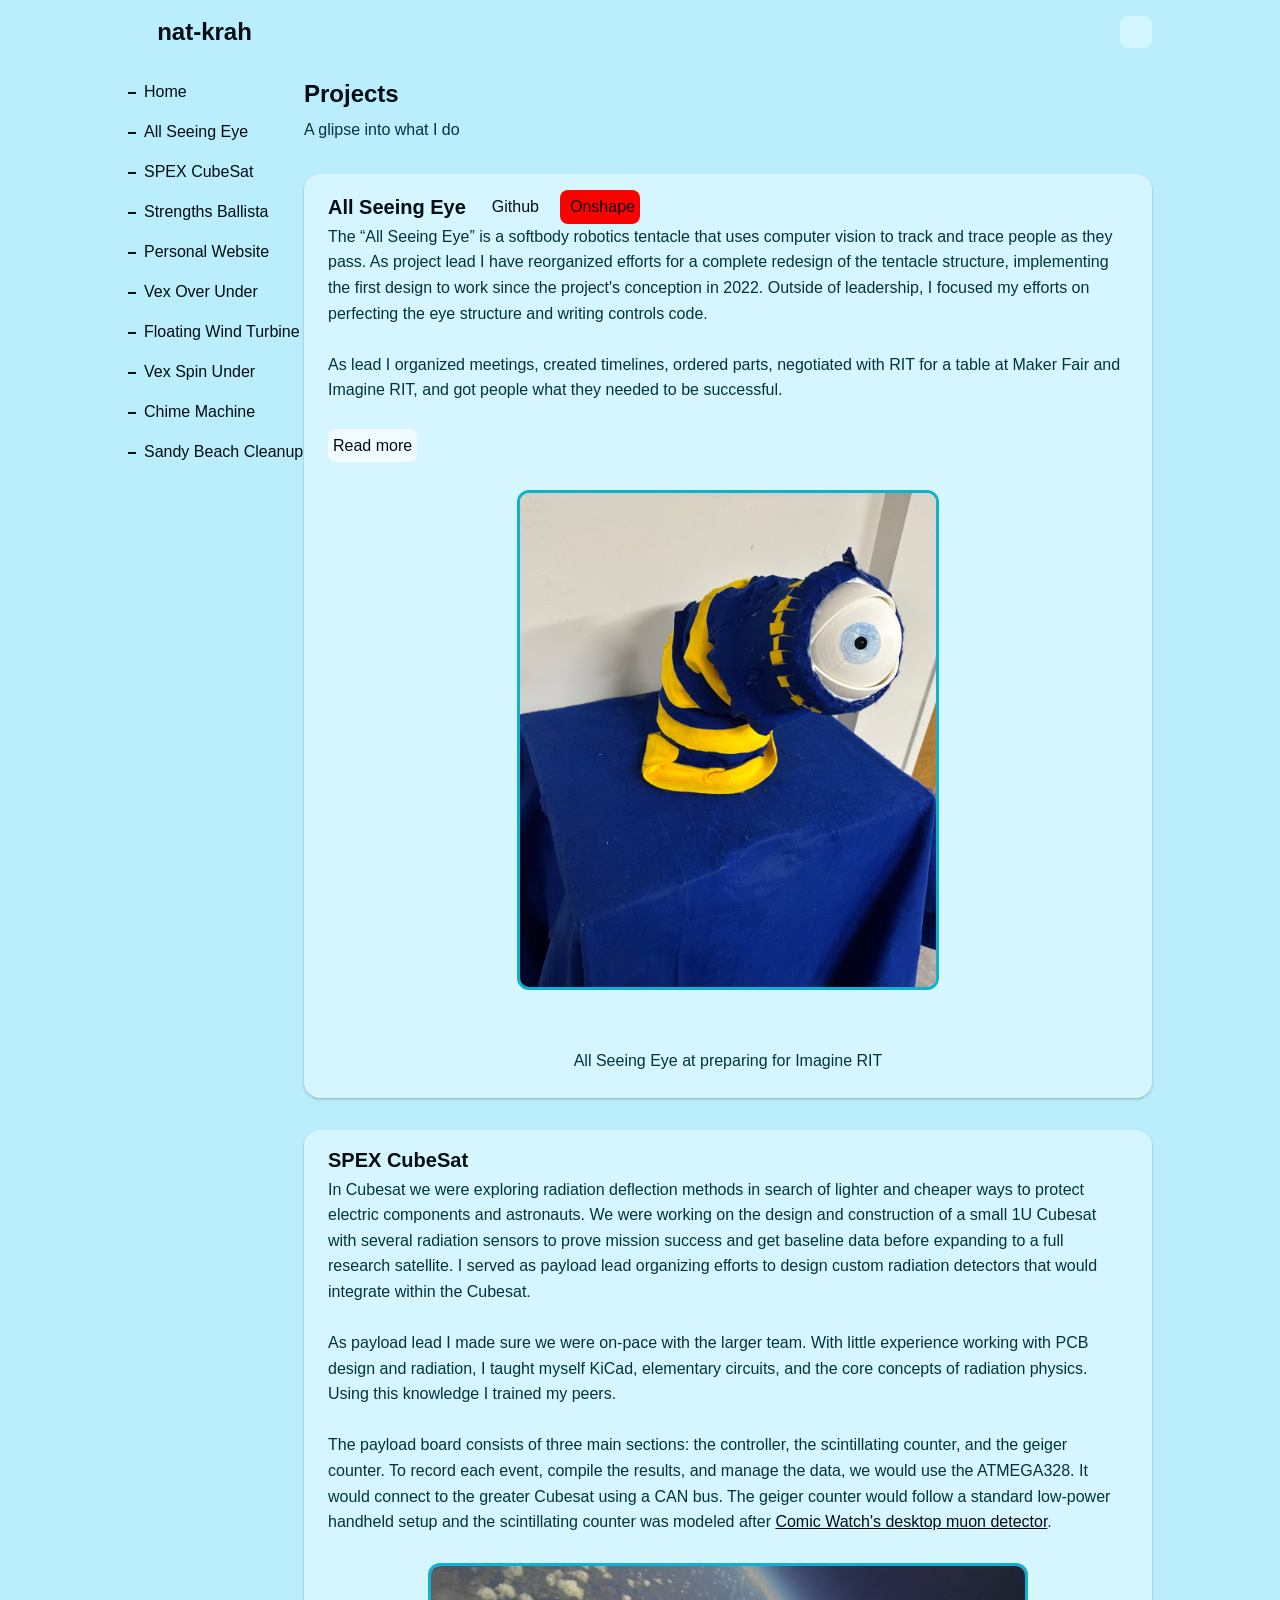
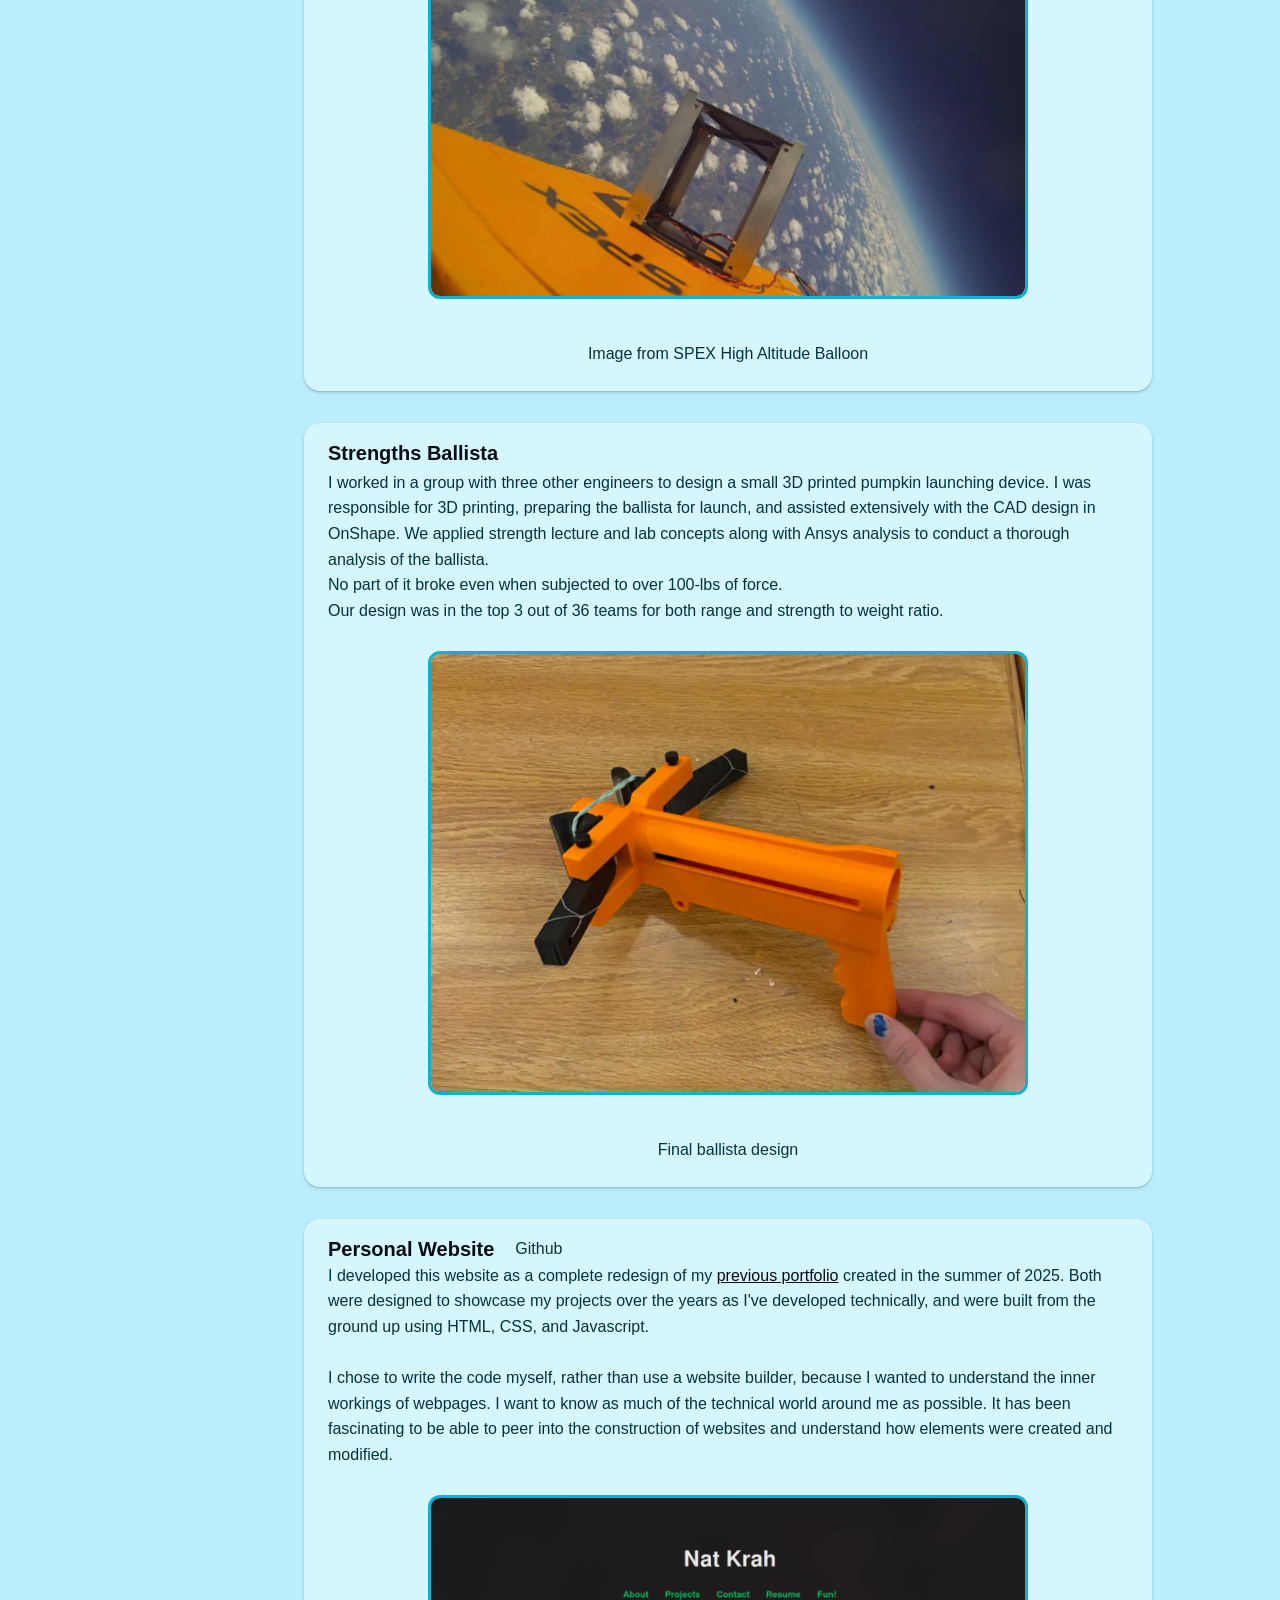
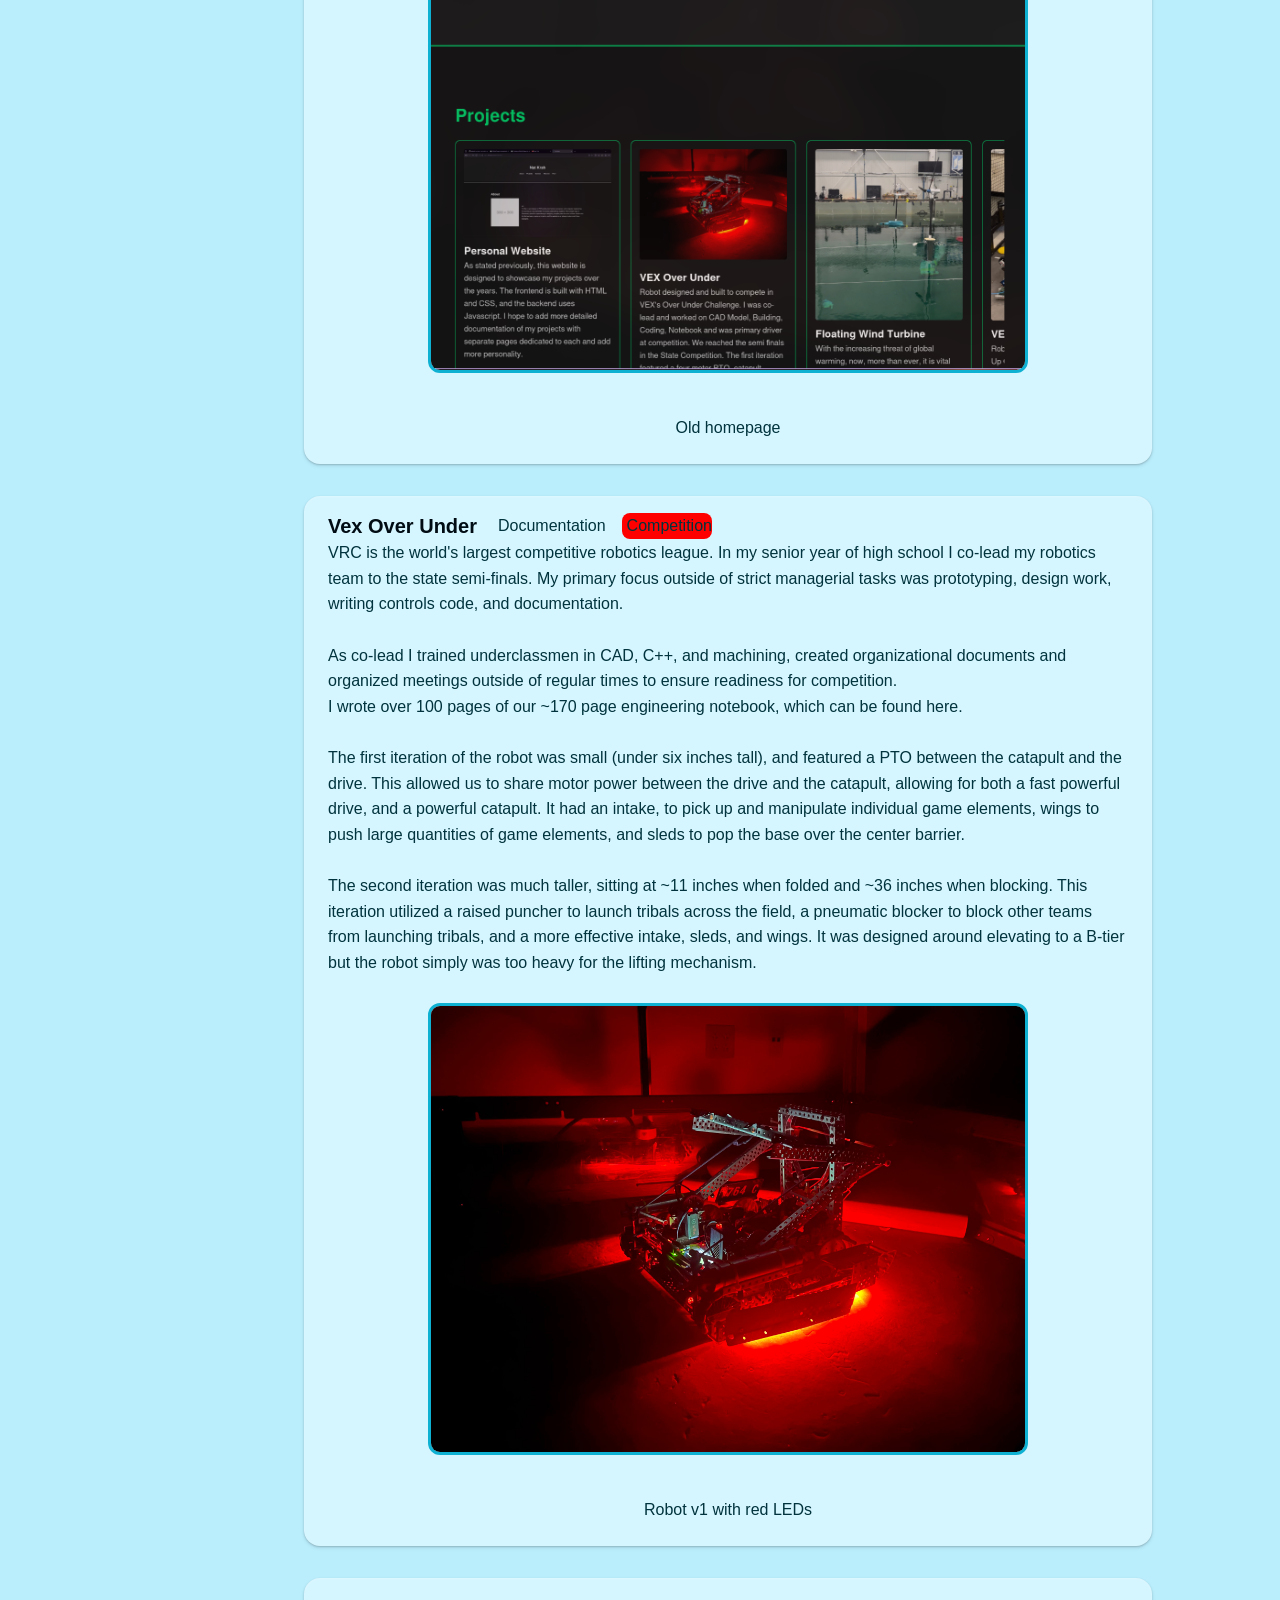
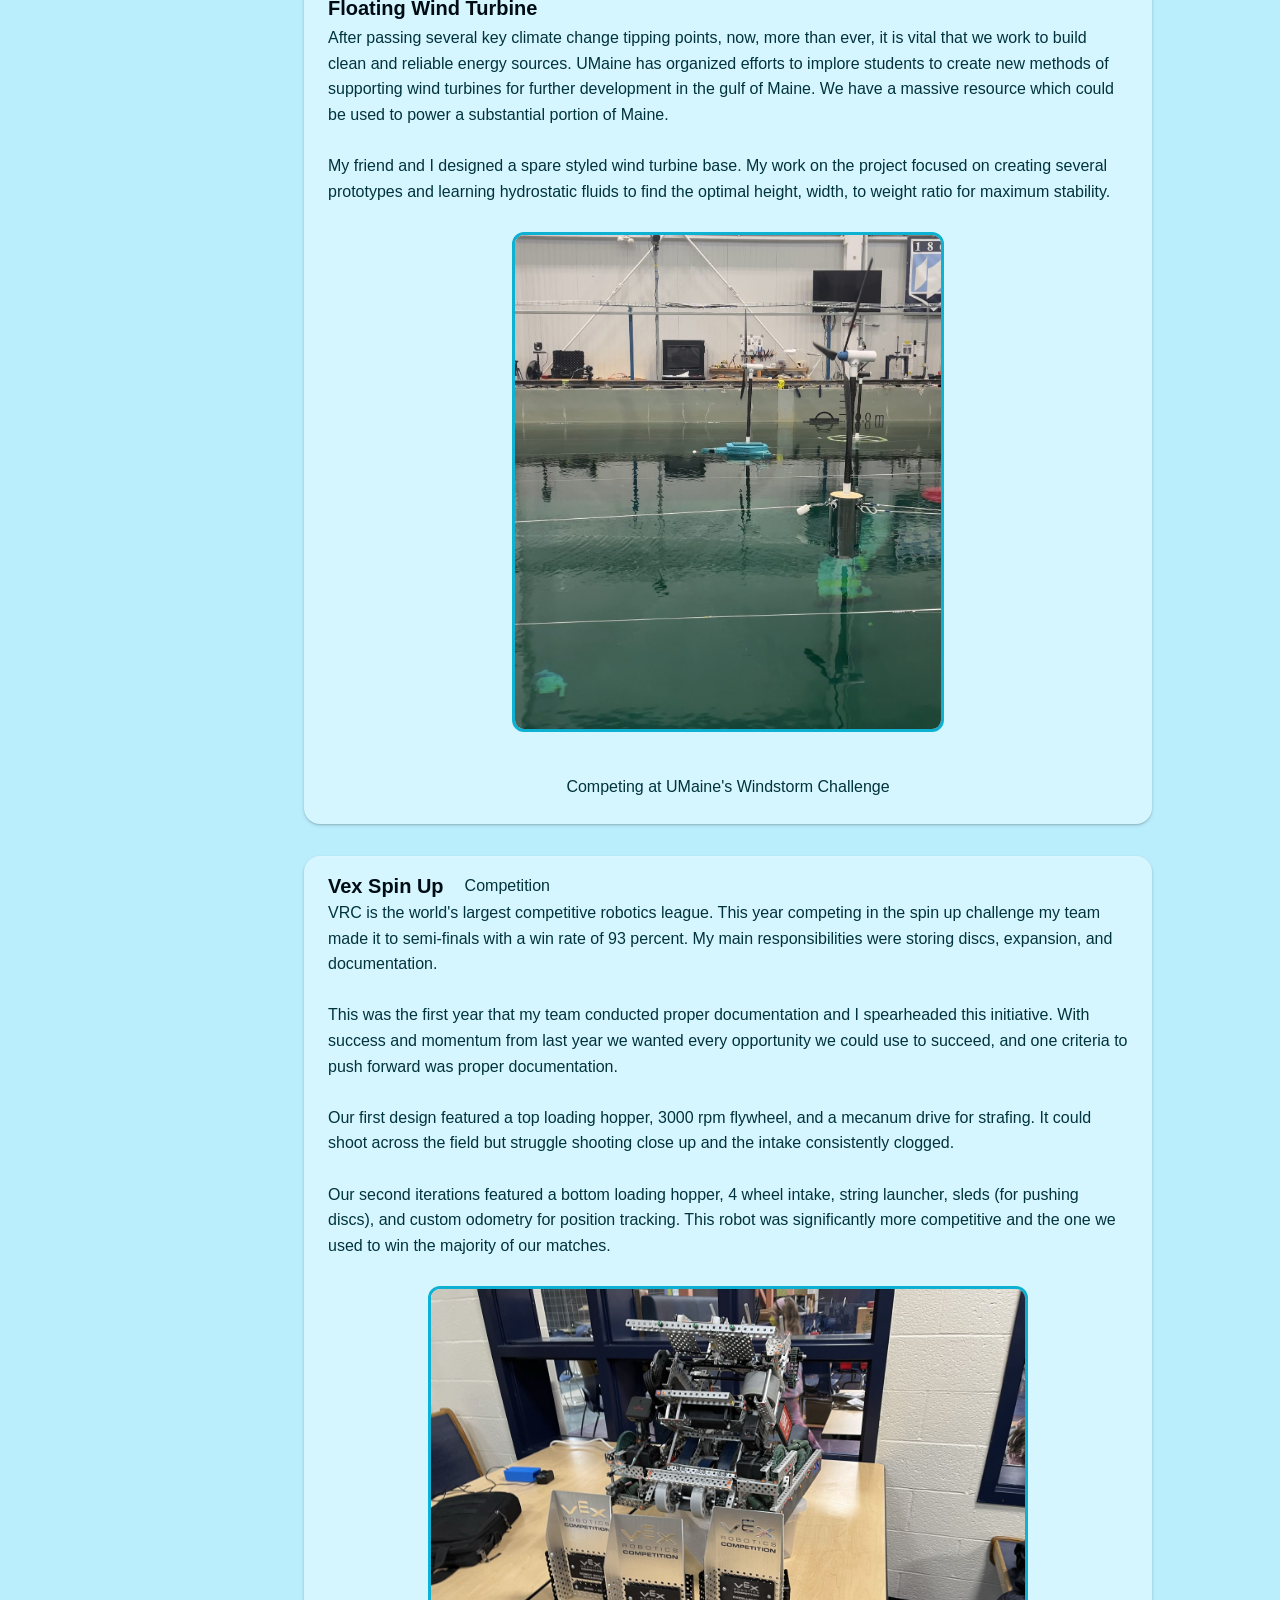
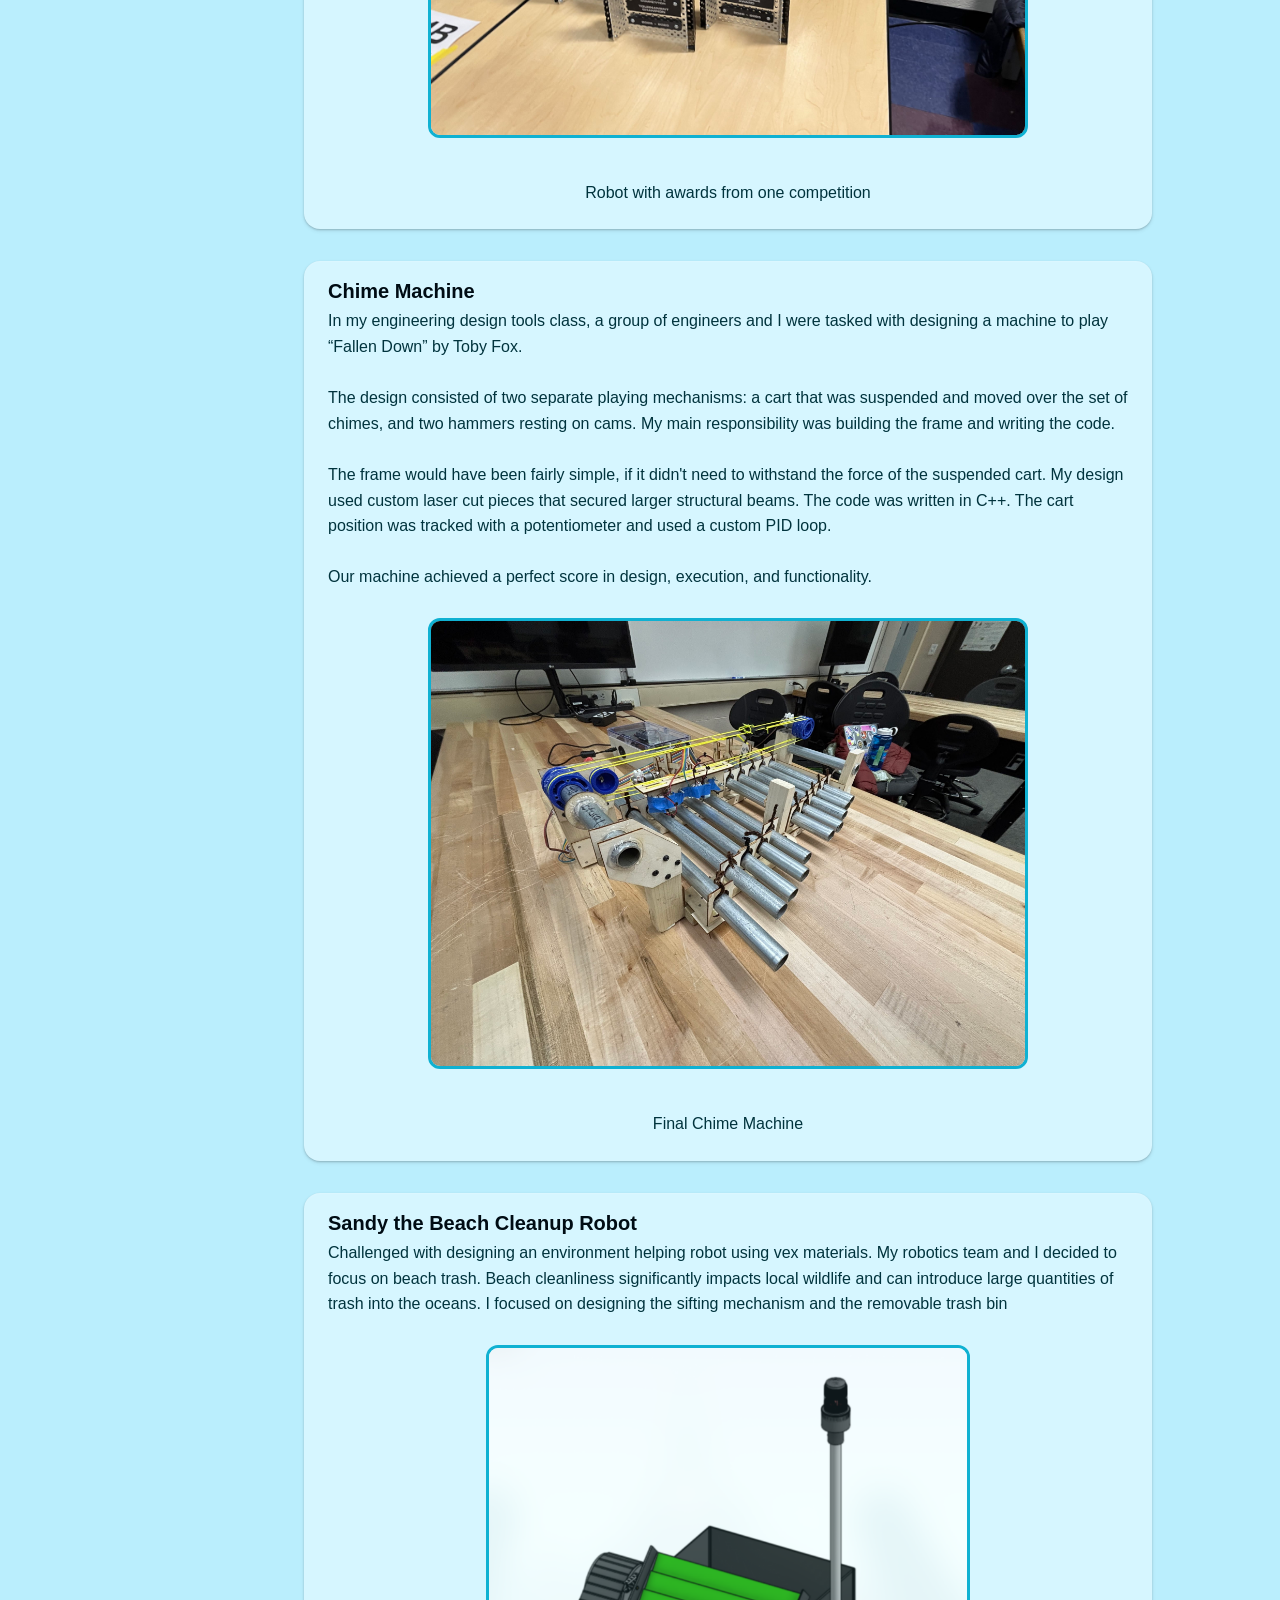
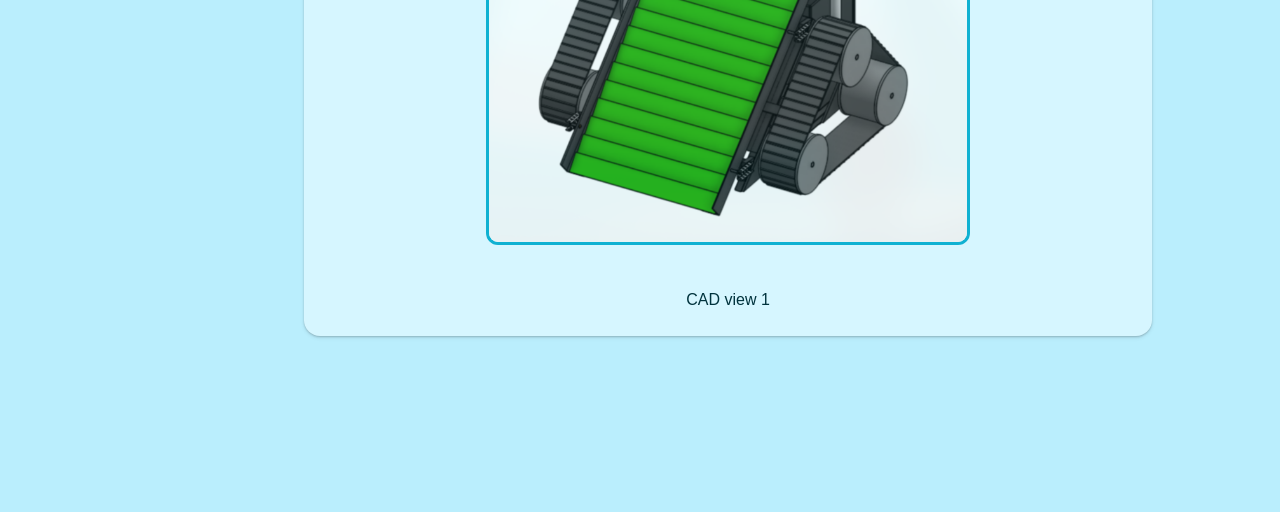
==== projects/projects.html @ 571bbe29 "working text typing" ====
<!--
Write method to sort projects
Cronological
Relevance
Aplhabetical
Sort by type of project

Write LED Board

redo images for cubesat

make sure things don't wrap when thing is shrunk

make nave buttons on images larger for mobile
-->

<!DOCTYPE html>
<html lang="en">
<head>
    <meta charset="UTF-8">
    <meta name="viewport" content="width=device-width, initial-scale=1.0">

    <!-- keywords used when searching for website-->
    <meta name="keywords" content="personal website">

    <!--Author of code-->
    <meta name="Author" content="Nat Krah">

    <!--Title of webpage-->
    <title>nat-krah | projects</title>

    <!--Add an faveicon-->
    <link rel="icon" href="../assets/faveicon.svg" sizes="any" >
    <link id="faveicon" rel="icon" href="../assets/faveicon.svg" type="image/svg+xml">

    <!--Linking the css and js file-->
    <link rel="stylesheet" href="../styles.css">
    <link rel="stylesheet" href="project-styles.css">
    <script defer src="project-script.js"></script>
    <script src="https://unpkg.com/feather-icons"></script>
</head>

<body>

    <div class="wrapper">
        <header>
            <a href="../index.html">
                <button id="homeselect" class="home btn" aria-label="nat-krah">
                    <i class="home-icon" data-feather="settings"></i>
                    <h1 class="home-text">nat-krah</h1>
                </button>
            </a>
            <button id="theme-toggle" aria-label="Toggle Theme">
                <i data-feather="power" ></i>
            </button>
        </header>
    
        <main>
            <div class="sidebar-icon-mobile-container"><i class="sidebar-icon-mobile btn" data-feather="menu"></i></div>
            <div class="sidebar">
                <div class="sidebar-nav-container">
                    <nav class="sidebar-nav links-lines-x">
                        <a href="../index.html" class="sidebar-links"><p>Home</p></a>
                        <a href="#all-seeing-eye" class="sidebar-links"><p>All Seeing Eye</p></a>
                        <a href="#led-board" class="sidebar-links" style="display: none;"><p>LED Board</p></a>
                        <a href="#cubesat" class="sidebar-links"><p> SPEX CubeSat</p></a>
                        <a href="#ballista" class="sidebar-links"><p>Strengths Ballista</p></a>
                        <a href="#website" class="sidebar-links"><p>Personal Website</p></a>
                        <a href="#vex-over-under" class="sidebar-links"><p>Vex Over Under</p></a>
                        <a href="#floating-turbine" class="sidebar-links"><p>Floating Wind Turbine</p></a>
                        <a href="#vex-spin-up" class="sidebar-links"><p>Vex Spin Under</p></a>
                        <a href="#snake" class="sidebar-links" style="display: none;"><p>Snake in Terminal</p></a>
                        <a href="#lunar-lander" class="sidebar-links" style="display: none;"><p>Lunar Lander</p></a>
                        <a href="#chime-machine" class="sidebar-links"><p>Chime Machine</p></a>
                        <a href="#sandy" class="sidebar-links"><p>Sandy Beach Cleanup</p></a>
                    </nav>
                    <i id="hide-side" class="sidebar-icon btn" data-feather="chevron-left"></i>
                </div>
            </div>

            <div class="temp"></div>

            <div class="project-list">
                <h1>Projects</h1>
                <p>A glipse into what I do</p>

                <section id="all-seeing-eye" class="project">
                    <div class="section-info">
                        <h2>All Seeing Eye</h2>
                        <a href="https://github.com/Engineering-House/All-Seeing-Eye" target="_blank" class="btn nowrap section-btn" >
                            <i class="logo-icon" data-feather="github"></i>
                            <p>Github</p>
                        </a>
                        <a href="https://github.com/Engineering-House/All-Seeing-Eye" target="_blank" class="btn nowrap hide-small section-btn" >
                            <i class="logo-icon" data-feather="github"></i>
                            <p>Onshape</p>
                        </a>
                    </div>

                    <div class="project-description">
                        <p>
                            The “All Seeing Eye” is a softbody robotics tentacle that uses computer vision to track and trace people as they pass. 
                            As project lead I have reorganized efforts for a complete redesign of the tentacle structure, implementing the first design to work since the project's conception in 2022. 
                            Outside of leadership, I focused my efforts on perfecting the eye structure and writing controls code.
                            <br><br>
                            As lead I organized meetings, created timelines, ordered parts, negotiated with RIT for a table at Maker Fair and Imagine RIT, and got people what they needed to be successful. 
                            <br><br>
                        </p>
                        <div class="read-more-content">
                            <p>
                                The tentacle consists of 8 identical plates stacked on top of each other with TPU sections in between providing a “core.” 
                                The tentacle uses three steppers connected to wires that pull the tentacle, similar to a marionette. 
                                The eye was attached at the end of the tentacle, which could rotate independently of the tentacle and had eyelids that could blink. 
                                The tentacle, eye, and camera were all connected to a raspberry pi that used a python script to read the camera feed and control the movement of each section. 
                            </p>
                        </div>
                        <button id="special" class="section-btn btn read-more-btn"><p>Read more</p></button>
                    </div>

                    <div class="project-content"
                        data-images='["../img/all-seeing-eye/new-eye.jpg", "../img/all-seeing-eye/eye-internals.jpg", "../img/all-seeing-eye/test-eye.JPG","../img/all-seeing-eye/old-eye.JPG"]'
                        data-captions='["All Seeing Eye prepared for Imagin RIT", "Interals of the eye", "New tentacle prototype","Old tentacle mechanism"]'>

                        <img class="img-project enlargeable" src="../img/all-seeing-eye/new-eye.jpg" alt="" width="400px">
                        <div class="nav-buttons">
                            <button class="img-nav-btn prev-btn"><i class="logo-icon" data-feather="arrow-left"></i></button>
                            <button class="img-nav-btn next-btn"><i class="logo-icon" data-feather="arrow-right"></i></button>
                        </div>
                        <p class="img-caption">All Seeing Eye at preparing for Imagine RIT</p>
                    </div>
                </section>

                <section id="led-board" class="project" style="display: none;">
                    <h2>LED Board</h2>
                    <p>
                        Lorem, ipsum dolor sit amet consectetur adipisicing elit. Aliquid eum, illum nesciunt quia cumque sapiente quaerat vero, consectetur inventore at quidem rerum suscipit perferendis? Dolorem, eos? Expedita necessitatibus at veritatis ab dolorem animi, sapiente itaque quam, autem laboriosam maxime earum qui natus, praesentium eveniet accusamus ullam repudiandae similique esse vel.
                    </p>
                    <div class="project-content"
                        data-images='[]'
                        data-captions='[]'>

                        <img class="img-project enlargeable" src="https://placehold.co/600x400" alt="" width="400px">
                        <div class="nav-buttons">
                            <button class="project-btn prev-btn"><i class="logo-icon" data-feather="arrow-left"></i></button>
                            <button class="project-btn next-btn"><i class="logo-icon" data-feather="arrow-right"></i></button>
                        </div>
                        <p class="img-caption">LED Board</p>
                    </div>
                </section>

                <section id="cubesat" class="project">
                    <h2>SPEX CubeSat</h2>
                    <p>
                        In Cubesat we were exploring radiation deflection methods in search of lighter and cheaper ways to protect electric components and astronauts. 
                        We were working on the design and construction of a small 1U Cubesat with several radiation sensors to prove mission success and get baseline data before expanding to a full research satellite. 
                        I served as payload lead organizing efforts to design custom radiation detectors that would integrate within the Cubesat. 
                        <br><br>
                        As payload lead I made sure we were on-pace with the larger team. 
                        With little experience working with PCB design and radiation, I taught myself KiCad, elementary circuits, and the core concepts of radiation physics. 
                        Using this knowledge I trained my peers.
                        <br><br>
                        The payload board consists of three main sections: the controller, the scintillating counter, and the geiger counter. 
                        To record each event, compile the results, and manage the data, we would use the ATMEGA328. 
                        It would connect to the greater Cubesat using a CAN bus. 
                        The geiger counter would follow a standard low-power handheld setup and the scintillating counter was modeled after <a href="http://www.cosmicwatch.lns.mit.edu/detector" class="in-text-link" target="_blank">Comic Watch&#39;s desktop muon detector</a>. 
                    </p>

                    <div class="project-content"
                        data-images='[]'
                        data-captions='["Terminal with fast fetch", "Hyprland Desktop"]'>

                        <img class="img-project enlargeable" src="../img/cubesat/spex-hab-space.png" alt="" width="400px">
                        <div class="nav-buttons">
                            <button class="project-btn prev-btn"><i class="logo-icon" data-feather="arrow-left"></i></button>
                            <button class="project-btn next-btn"><i class="logo-icon" data-feather="arrow-right"></i></button>
                        </div>
                        <p class="img-caption">Image from SPEX High Altitude Balloon</p>
                    </div>
                </section>

                <section id="ballista" class="project">
                    <h2>Strengths Ballista</h2>
                    <p>
                        I worked in a group with three other engineers to design a small 3D printed pumpkin launching device. 
                        I was responsible for 3D printing, preparing the ballista for launch, and assisted extensively with the CAD design in OnShape. 
                        We applied strength lecture and lab concepts along with Ansys analysis to conduct a thorough analysis of the ballista. 
                        <br>
                        No part of it broke even when subjected to over 100-lbs of force. 
                        <br>
                        Our design was in the top 3 out of 36 teams for both range and strength to weight ratio. 

                    </p>

                    <div class="project-content"
                        data-images='["../img/ballista/ballista2.png", "../img/ballista/engineeringDrawing.png", "../img/ballista/ballista1.png"]'
                        data-captions='["Final ballista design", "CAD exploded view", "First iteration of the Ballista"]'>

                        <img class="img-project enlargeable" src="../img/ballista/ballista2.png" alt="" width="400px">
                        <div class="nav-buttons">
                            <button class="project-btn prev-btn"><i class="logo-icon" data-feather="arrow-left"></i></button>
                            <button class="project-btn next-btn"><i class="logo-icon" data-feather="arrow-right"></i></button>
                        </div>
                        <p class="img-caption">Final ballista design</p>
                    </div>
                </section>

                <section id="website" class="project">
                    <div class="section-info">
                        <h2>Personal Website</h2>
                        <a href="https://github.com/nat-krah/website" target="_blank" class="btn nowrap" >
                            <i class="logo-icon" data-feather="github"></i>
                            <p>Github</p>
                        </a>
                    </div>

                    <p>
                        I developed this website as a complete redesign of my <a href="https://nat-krah.com" target="_blank" class="in-text-link">previous portfolio</a> created in the summer of 2025. 
                        Both were designed to showcase my projects over the years as I&#39;ve developed technically, and were built from the ground up using HTML, CSS, and Javascript. 
                        <br><br>
                        I chose to write the code myself, rather than use a website builder, because I wanted to understand the inner workings of webpages. 
                        I want to know as much of the technical world around me as possible. It has been fascinating to be able to peer into the construction of websites and understand how elements were created and modified. 
                    </p>

                    <div class="project-content"
                        data-images='["../img/website-images/previous.png", "../img/website-images/code.png"]'
                        data-captions='["Old homepage", "Website code"]'>

                        <img class="img-project enlargeable" src="../img/website-images/previous.png" alt="" width="400px">
                        <div class="nav-buttons">
                            <button class="project-btn prev-btn"><i class="logo-icon" data-feather="arrow-left"></i></button>
                            <button class="project-btn next-btn"><i class="logo-icon" data-feather="arrow-right"></i></button>
                        </div>
                        <p class="img-caption">Old homepage</p>
                    </div>
                </section>

                <section id="vex-over-under" class="project">
                    <div class="section-info">
                        <h2>Vex Over Under</h2>
                        <a href="https://docs.google.com/presentation/d/1QLLU6wRsXruq7wP_DeBp-vIeSC1auTgN/edit?usp=sharing&ouid=118344373854695580405&rtpof=true&sd=true" target="_blank" class="btn nowrap logo-icon" >
                            <i data-feather="book-open"></i>
                            <p> Documentation</p>
                        </a>
                        <a href="https://www.youtube.com/watch?v=dvDqEI7qO34" target="_blank" class="btn nowrap logo-icon hide-small">
                            <i data-feather="youtube"></i>
                            <p>Competition</p>
                        </a>
                    </div>

                    <p> <!--Redo the caption when piece is written-->
                        VRC is the world's largest competitive robotics league. 
                        In my senior year of high school I co-lead my robotics team to the state semi-finals. 
                        My primary focus outside of strict managerial tasks was prototyping, design work, writing controls code, and documentation. 
                        <br><br>
                        As co-lead I trained underclassmen in CAD, C++, and machining, created organizational  documents and organized meetings outside of regular times to ensure readiness for competition.
                        <br>
                        I wrote over 100 pages of our ~170 page engineering notebook, which can be found here. 
                        <br><br>
                        The first iteration of the robot was small (under six inches tall), and featured a PTO between the catapult and the drive. 
                        This allowed us to share motor power between the drive and the catapult, allowing for both a fast powerful drive, and a powerful catapult. 
                        It had an intake, to pick up and manipulate individual game elements, wings to push large quantities of game elements, and sleds to pop the base over the center barrier. 
                        <br><br>
                        The second iteration was much taller, sitting at ~11 inches when folded and ~36 inches when blocking. 
                        This iteration utilized a raised puncher to launch tribals across the field, a pneumatic blocker to block other teams from launching tribals, and a more effective intake, sleds, and wings. 
                        It was designed around elevating to a B-tier but the robot simply was too heavy for the lifting mechanism.
                    </p>

                    <div class="project-content"
                        data-images='["../img/vex-over-under/v1-red-leds.jpg", "../img/vex-over-under/v1-folded.png", "../img/vex-over-under/v2-blue-leds.jpg"]'
                        data-captions='["Robot v1 with red LEDs", "Robot v1 folded", "Robot v2, ready for autonomous mode"]'>

                        <img class="img-project enlargeable" src="../img/vex-over-under/v1-red-leds.jpg" alt="" width="400px">
                        <div class="nav-buttons">
                            <button class="project-btn prev-btn"><i class="logo-icon" data-feather="arrow-left"></i></button>
                            <button class="project-btn next-btn"><i class="logo-icon" data-feather="arrow-right"></i></button>
                        </div>
                        <p class="img-caption">Robot v1 with red LEDs</p>
                    </div>
                </section>

                <section id="floating-turbine" class="project">
                    <h2>Floating Wind Turbine</h2>
                        <p>
                            After passing several key climate change tipping points, now, more than ever, it is vital that we work to build clean and reliable energy sources. 
                            UMaine has organized efforts to implore students to create new methods of supporting wind turbines for further development in the gulf of Maine. 
                            We have a massive resource which could be used to power a substantial portion of Maine. 
                            <br><br>
                            My friend and I designed a spare styled wind turbine base. 
                            My work on the project focused on creating several prototypes and learning hydrostatic fluids to find the optimal height, width, to weight ratio for maximum stability. 
                    </p>

                    <div class="project-content"
                        data-images='["../img/wind-turbine/windstorm.jpg", "../img/wind-turbine/prototype.jpg", "../img/wind-turbine/base-in-car.jpg"]'
                        data-captions='["Competing at UMaine&#39;s Windstorm Challenge", "Wind turbine base prototype", "Getting ready for competition!"]'>

                        <img class="img-project enlargeable" src="../img/wind-turbine/windstorm.jpg" alt="" width="400px">
                        <div class="nav-buttons">
                            <button class="project-btn prev-btn"><i class="logo-icon" data-feather="arrow-left"></i></button>
                            <button class="project-btn next-btn"><i class="logo-icon" data-feather="arrow-right"></i></button>
                        </div>
                        <p class="img-caption">Competing at UMaine&#39;s Windstorm Challenge</p>
                    </div>
                </section>
                
                <section id="vex-spin-up" class="project">
                    <div class="section-info">
                        <h2>Vex Spin Up</h2>
                        <a href="https://www.youtube.com/watch?v=wIZgvVDZc2Y" target="_blank" class="btn nowrap" >
                            <i class="logo-icon" data-feather="youtube"></i>
                            <p>Competition</p>
                        </a>
                    </div>
                    <p>
                        VRC is the world's largest competitive robotics league. 
                        This year competing in the spin up challenge my team made it to semi-finals with a win rate of 93 percent. 
                        My main responsibilities were storing discs, expansion, and documentation. 
                        <br><br>
                        This was the first year that my team conducted proper documentation and I spearheaded this initiative. 
                        With success and momentum from last year we wanted every opportunity we could use to succeed, and one criteria to push forward was proper documentation.
                        <br><br>
                        Our first design featured a top loading hopper, 3000 rpm flywheel, and a mecanum drive for strafing. 
                        It could shoot across the field but struggle shooting close up and the intake consistently clogged. 
                        <br><br>
                        Our second iterations featured a bottom loading hopper, 4 wheel intake, string launcher, sleds (for pushing discs), and custom odometry for position tracking. 
                        This robot was significantly more competitive and the one we used to win the majority of our matches. 
                    </p>

                    <div class="project-content"
                        data-images='["../img/vex-spin-up/3-crown.jpg", "../img/vex-spin-up/disk.jpeg", "../img/vex-spin-up/string.jpg"]'
                        data-captions='["Robot with awards from one competition", "Robot launching disks", "Robot Launching String"]'>

                        <img class="img-project enlargeable" src="../img/vex-spin-up/3-crown.jpg" alt="" width="400px">
                        <div class="nav-buttons">
                            <button class="project-btn prev-btn"><i class="logo-icon" data-feather="arrow-left"></i></button>
                            <button class="project-btn next-btn"><i class="logo-icon" data-feather="arrow-right"></i></button>
                        </div>
                        <p class="img-caption">Robot with awards from one competition</p>
                    </div>
                </section>

                <section id="snake" class="project" style="display: none;">
                    <div class="section-info">
                        <h2>Snake in Unix Terminal</h2>
                        <a href="https://github.com/nat-krah/snake-cpp" target="_blank" class="btn nowrap" >
                            <i class="logo-icon" data-feather="github"></i>
                            <p>Github</p>
                        </a>
                    </div>                    
                    <p>
                        As part of an effort to learn more c++ and to get more confortable using Unix Terminals, I decided to code the game snake from the ground up. 
                        I used limited resources, only looked at ansi escape codes, terminal flags, and c++ documentation. 
                        Basic code was ported over to JavaScript and can be played <a href="snake.html" style="text-decoration: underline;">here</a>.
                    </p>

                    <div class="project-content"
                        data-images='["../img/snake/intro-sequence.png", "../img/snake/gameplay.png"]'
                        data-captions='["Snake game intro Sequence", "Snake Gameplay"]'>

                        <img class="img-project enlargeable" src="../img/snake/intro-sequence.png" alt="" width="400px">
                        <div class="nav-buttons">
                            <button class="project-btn prev-btn"><i class="logo-icon" data-feather="arrow-left"></i></button>
                            <button class="project-btn next-btn"><i class="logo-icon" data-feather="arrow-right"></i></button>
                        </div>
                        <p class="img-caption">Snake game intro Sequence</p>
                    </div>
                </section>

                <section id="lunar-lander" class="project" style="display: none;">
                    <div class="section-info">
                        <h2>Lunar lander</h2>
                        <a href="https://github.com/nat-krah/lunar-lander" target="_blank" class="btn nowrap" >
                            <i class="logo-icon" data-feather="github"></i>
                            <p>Github</p>
                        </a>
                    </div>  
                    <p>
                        Final project from my MECE 117 programming for engineers class. 
                        We were tasked with writing a simple lunar lander game in MATLAB. My game features custom terrain generation and unique graphics. 
                    </p>

                    <div class="project-content"
                        data-images='["../img/lunar-lander/playing.png", "../img/lunar-lander/landed.png"]'
                        data-captions='["Lunar Lander Gameplay", "Lunar Lander Landed"]'>

                        <img class="img-project enlargeable" src="../img/lunar-lander/playing.png" alt="" width="400px">
                        <div class="nav-buttons">
                            <button class="project-btn prev-btn"><i class="logo-icon" data-feather="arrow-left"></i></button>
                            <button class="project-btn next-btn"><i class="logo-icon" data-feather="arrow-right"></i></button>
                        </div>
                        <p class="img-caption">Lunar Lander Gameplay</p>
                    </div>
                </section>

                <section id="chime-machine" class="project">
                    <h2>Chime Machine</h2>
                    <p>
                        In my engineering design tools class, a group of engineers and I were tasked with designing a machine to play “Fallen Down” by Toby Fox. 
                        <br><br>
                        The design consisted of two separate playing mechanisms: a cart that was suspended and moved over the set of chimes, and two hammers resting on cams. 
                        My main responsibility was building the frame and writing the code. 
                        <br><br>
                        The frame would have been fairly simple, if it didn&#39;t need to withstand the force of the suspended cart. 
                        My design used custom laser cut pieces that secured larger structural beams. 
                        The code was written in C++. The cart position was tracked with a potentiometer and used a custom PID loop. 
                        <br><br>
                        Our machine achieved a perfect score in design, execution, and functionality.
                    </p>

                    <div class="project-content"
                        data-images='["../img/chime-machine/final-chime.JPG", "../img/chime-machine/frame-chime.JPG"]'
                        data-captions='["Final Chime Machine", "Chime Machine Frame"]'>

                        <img class="img-project enlargeable" src="../img/chime-machine/final-chime.JPG" alt="" width="400px">
                        <div class="nav-buttons">
                            <button class="project-btn prev-btn"><i class="logo-icon" data-feather="arrow-left"></i></button>
                            <button class="project-btn next-btn"><i class="logo-icon" data-feather="arrow-right"></i></button>
                        </div>
                        <p class="img-caption">Final Chime Machine</p>
                    </div>
                </section>

                <section id="sandy" class="project">
                    <h2>Sandy the Beach Cleanup Robot</h2>
                    <p>
                        Challenged with designing an environment helping robot using vex materials. 
                        My robotics team and I decided to focus on beach trash. 
                        Beach cleanliness significantly impacts local wildlife and can introduce large quantities of trash into the oceans. 
                        I focused on designing the sifting mechanism and the removable trash bin
                    </p>

                    <div class="project-content"
                        data-images='["../img/sandy/fronISO.png","../img/sandy/backISO.png"]'
                        data-captions='["CAD view 1", "CAD view 2"]'>

                        <img class="img-project enlargeable" src="../img/sandy/fronISO.png" alt="" width="400px">
                        <div class="nav-buttons">
                            <button class="project-btn prev-btn"><i class="logo-icon" data-feather="arrow-left"></i></button>
                            <button class="project-btn next-btn"><i class="logo-icon" data-feather="arrow-right"></i></button>
                        </div>
                        <p class="img-caption">CAD view 1</p>
                    </div>
                </section>
            </div>
        </main>

        <!--Background for when images are enlarged-->
        <div id="imageOverlay">
            <img id="overlayImage" src="" alt="Enlarged view">
        </div>

        <footer>
            <ul class="footer-items">
                <li><a href="../index.html"><i data-feather="home" class="footer-icon"></i></a></li>
                <li><a href="https://github.com/nat-krah" target="_blank"><i data-feather="github" class="footer-icon"></i></a></li>
                <li><a href="https://www.linkedin.com/in/nat-krah/" target="_blank"><i data-feather="linkedin" class="footer-icon"></i></a></li>
                <li><a href="mailto:nicholaskrah1@gmail.com" target="_blank"><i data-feather="mail" class="footer-icon"></i></a></li>
            </ul>
        </footer>
    </div>
    

    <script>
      feather.replace();
    </script>
</body>
</html>
---- styles.css ----
* {
  margin: 0;
  padding: 0;
  box-sizing: border-box;
}
:root {
  --ff: "Manrope", sans-serif;
  --h1: 700 1.5rem/1.2em var(--ff);
  --h2: 700 1.25rem/1.4em var(--ff);
  --h3: 700 1.125rem/1.4em var(--ff);
  --h4: 700 1rem/1.4em var(--ff);
  --p: 400 1rem/1.6em var(--ff);
  --small: 400 0.75rem/1.6em var(--ff);
}

:root {
  --bg-dark: hsl(209 100% 2%);
  --bg: hsl(196, 100%, 5%);
  --bg-light: hsl(193, 94%, 13%);
  --text: hsl(193 100% 87%);
  --text-muted: hsl(192 63% 61%);
  --highlight: hsl(189 100% 19%);
  --border: hsl(190 100% 12%);
  --border-muted: hsl(192 100% 8%);
  --primary: hsl(192 69% 59%);
  --secondary: hsl(14 76% 71%);

  --shadow-s:
  inset 0 1px 2px #ffffff30, 0 1px 2px #00000030, 0 2px 4px #00000015;
  --shadow-m:
    inset 0 1px 2px #ffffff50, 0 2px 4px #00000030, 0 4px 8px #00000015;
  --transition: all 0.3s ease-in-out;
}

body.light {
  --bg-dark: hsl(193 93% 86%);
  --bg: hsl(193 100% 92%);
  --bg-light: hsl(193 100% 97%);
  --text: hsl(204 100% 4%);
  --text-muted: hsl(190 100% 12%);
  --highlight: hsl(193 100% 91%);
  --border: hsl(189 100% 30%);
  --border-muted: hsl(191 59% 51%);
  --primary: hsl(190, 87%, 44%);
  --secondary: hsl(14 68% 28%);
}

/********************************************************************************\
*                                                                                *
*                                  Enter Sheet                                   *
*                                                                                *
\********************************************************************************/

html {
  scroll-behavior: smooth;
}

h1 {
  font: var(--h1);
  margin-bottom: 0.5rem;
  color: var(--text);
}
h2 {
  font: var(--h2);
  margin-bottom: 0.4rem;
  color: var(--text);
}
h3 {
  font: var(--h3);
  margin-bottom: 0.25rem;
  color: var(--text);
}
h4 {
  font: var(--h4);
  color: var(--text);
}
p {
  font: var(--p);
  color: var(--text-muted);
}

.feather{
  width: 20px;
  height: 20px;
  stroke: inherit;
  stroke-width: 2;
  stroke-linecap: round;
  stroke-linejoin: round;
  fill: none;
}

.flex-center{
  display: flex;
  align-items: center;
  justify-content: center;
}

button, .btn{
  cursor: pointer;
  transition: var(--transition);
  border: none;
  border-radius: 8px;
  color: var(--text);

  background-color: var(--bg);
  stroke: var(--text);
}
button:hover,
.btn:hover{
  background: var(--bg-light);
  box-shadow: var(--shadow-m);
  transition: var(--transition);
  stroke: var(--primary);
  color: var(--primary);
}

a {
  text-decoration: none;
  color: var(--text);
  transition: var(--transition);
}

a:hover {
  color: var(--primary);
  transition: var(--transition);
}

.home:hover{
  background-color: rgba(0,0,0,0);
  box-shadow: none;
}

.in-text-link{
  color: var(--text);
  text-decoration: underline;
  margin: 0;
  padding: 0;
}

.in-text-link:hover{
  color: var(--text);
  box-shadow: none;
  transition: none;
}

/********************************************************************************\
*                                                                                *
*                                      Body                                      *
*                                                                                *
\********************************************************************************/

body{
  display: flex;
  flex-direction: column;
  align-items: center;

  background-color: var(--bg-dark);
}

.wrapper{
  display: flex;
  flex-direction: column;
  align-items: stretch;
  gap: 10rem; /*have this more dynamic*/

  min-height: 95vh;
  max-width: min(90vw, 1200px);
  width: 80%;
  margin: 1rem;
}

/********************************************************************************\
*                                                                                *
*                                     Header                                     *
*                                                                                *
\********************************************************************************/

header{
  display: flex;
  justify-content: space-between;
  align-items: center;
}

#theme-toggle{
  width: 2rem;
  height: 2rem;
  padding: 4px 2px 2px 2.5px;
}

.home{
  display: flex;
  gap: 10px;
  align-items: center;
  justify-content: center;

  background-color: none;
  border: none;
  background-color: rgb(0,0,0,0);
  stroke: var(--text);
  color: var(--text);
}

.home-text{
  border: none;
  color: inherit;
  text-align: center;

  margin: 0px;
}

.home-icon{
  width: 1.2rem;
  height: 1.2rem;
  stroke-width: 2.5;
  stroke: inherit
}

.home:hover {
  stroke: var(--primary);
  scale: 1;
  color: var(--primary);
  filter: drop-shadow(0 0 8px var(--primary));
}


/********************************************************************************\
*                                                                                *
*                                 Center Cards                                   *
*                                                                                *
\********************************************************************************/

.cards{
  display: grid;
  grid-template-columns: repeat(auto-fit,minmax(min(25rem, 100%), 1fr));

  row-gap: 1rem;
  column-gap: 1rem;
}

.card{
  box-sizing: border-box;
  position: relative;

  border-radius: .5rem;
  padding: 1rem 1.5rem;
  max-width: 100%;

  background-color: var(--bg);

  list-style-type: none;
}

/*Individual card customization here*/
.card h3{
  margin-bottom: .25rem;
}

/*For resume status*/
.status{
  position: absolute;
  right: 10px;
  bottom: 6px;

  font-size: small;

  margin: 0px;
  padding: 0px;
  display: none;
}


/*About pop up*/

/*Background container*/
.about{
  background-color: rgba(61, 61, 61, 0.4);
  z-index: 1;
  width: 100vw;
  height: 100vh;
  scroll-behavior: none;

  position: absolute;
  top: 0;
  left: 0;

  display: flex;
  justify-content: center;
  align-items: center;

  opacity: 0;
  pointer-events: none;
  transition: all .2s ease-in-out;
}

.about.show{
  opacity: 1;
  pointer-events: all;
  cursor: pointer;
}

body.scrollable{
  overflow: hidden;
}

.about-content{
  background-color: var(--bg-light);
  border-radius: 15px;

  width: min(800px, 90%);
  height: min-content;

  position: relative;
  display: flex;
}

.about-content img{
  margin: 4rem 0 3rem 3rem;

  font: var(--p);
  border: 3px solid var(--primary);
  max-width:75%;
  max-height: 400px;
  width: auto;
  height: auto;
}

.about-content h2{
  position: absolute;
  top: 1.5rem;
  left: 3rem;
}

.about-content p{
  margin: 3rem;
}

@media (max-width: 720px) {
  .about-content{
    flex-direction: column;
    align-items: center;
    gap: 0;
  }

  .about-content img{
    margin: 4rem 2rem 0 2rem;
  }

  .about-content p{
    margin: 2rem;
  }
}


/********************************************************************************\
*                                                                                *
*                                  Bottom nav                                    *
*                                                                                *
\********************************************************************************/

.footer-items{
  display: flex;
  flex-direction: row;
  flex-wrap: wrap;
  justify-content: space-between;
  align-items: center;
  align-content: center;

  margin: auto auto 5rem auto; /*might need to reduce bottom margin*/
  width: min(90vw, 400px);

  list-style-type: none;
}

.footer-items li{
  padding: 1rem;
  transform: translateY(-0.25rem);
  transition: transform 0.3s ease-in-out;
}

.footer-icon{
  width: 2rem;
  height: 2rem;
  stroke: var(--text);
  stroke-width: 1.5;
}

.footer-icon:hover {
  stroke: var(--primary);
  scale: 1.1;
  filter: drop-shadow(0 0 8px var(--primary));
}


/********************************************************************************\
*                                                                                *
*                                Enlarge Images                                  *
*                                                                                *
\********************************************************************************/


#imageOverlay {
  display: none; /* hidden by default */
  position: fixed;
  top: 0;
  left: 0;
  width: 100vw;
  height: 100vh;
  background: rgba(0, 0, 0, 0.85);
  display: flex;
  align-items: center;
  justify-content: center;
  z-index: 9999;
}

#imageOverlay img {
  max-width: 90%;
  max-height: 90%;
  border-radius: 10px;
  box-shadow: 0 0 20px rgba(0,0,0,0.8);
  cursor: zoom-out;
}
---- projects/project-styles.css ----
body{
    overflow:auto;
}

.wrapper{
    gap: 2rem;
}

main{
    display: flex;
    flex-flow: row nowrap;
    justify-content: space-between;
    align-items: flex-start;

    gap: 1rem;
    position: relative;
}


/********************************************************************************\
*                                                                                *
*                                    Sidebar                                     *
*                                                                                *
\********************************************************************************/


/*Mobil dropdown*/
.sidebar-icon-mobile-container{
    position: absolute;
    top: 0;
    right: 1rem;
    height: stretch;
    min-height: 100vh;

    pointer-events: none;
}

.sidebar-icon-mobile{
    position: sticky;

    top: 40px;

    width: 40px;
    height: 40px;
    border-radius: 18px;
    padding: 5px;

    z-index: 1;

    pointer-events: all; /*check that this woks*/

    background-color: var(--bg-light);
    box-shadow: var(--shadow-s);

    display: none;
}


/*Main sidebar*/
.sidebar{
    height: stretch;
    min-height: 100vh;

    pointer-events: none;
}

.sidebar-nav-container{
    position: sticky;
    top: 40px;

    display: flex;
    flex-direction: row;
    pointer-events: all;
}

.sidebar-nav{
    display: flex;
    flex-direction: column;
    
    width: 10vw;
    min-width: 18ch;

    white-space: nowrap;
}

.sidebar-nav a{
    display: flex;
    align-items: center;
    position: relative;
    padding-left: 1rem;
    height: 1.5rem;
    margin-bottom: 1rem;
}
.sidebar-nav a:last-child{
    margin: 0;
}

.sidebar-nav a:hover{
    position: relative;
    transform: translateX(0.5rem);
    color: var(--primary);
}
.sidebar-nav a::after {
    content: "";
    position: absolute;
    width: .5rem;
    height: 2px;
    top: 50%;
    left: 0;
    background: var(--text);
    transition: var(--transition);
}
.sidebar-nav a:hover::after{
    width: 1rem;
    left: -0.5rem;
    background: var(--primary);
    transition: var(--transition);
}

.sidebar .feather{
    width: 2rem;
    height: 2rem;
    stroke-width: 1.5;
}

.sidebar-nav p{
    color: inherit;
    font: var(--p);
}

.sidebar-nav.sidebar-collapsed{
    display: none;
}


@media (max-width: 870px){
    .wrapper{
        width: 100vw;
    }

    #hide-side{
        display: none;
    }

    .sidebar{
        position: absolute;
        right: 1.5rem;
        top: 25px;
    }

    .sidebar-icon-mobile{
        display: inline;
    }

    .sidebar-nav-container{
        top: 65px;
    }

    .sidebar-nav{
        display: none;
    }

    .sidebar-nav.mobile-show{
        display: flex;

        background-color: var(--bg-light);
        
        border-radius: 10px;
        padding: 15px;
        box-shadow: var(--shadow-s);
        min-width: 26ch;
    }
}



/********************************************************************************\
*                                                                                *
*                                    Projects                                    *
*                                                                                *
\********************************************************************************/

section{
    background-color: var(--bg);
    margin: 2rem 0 1rem 0;
    padding: 1.5rem;
    padding-top: 1rem;
    border-radius: 1rem;
    
    display:flex;   
    flex-direction: column;
    align-items: flex-start;
    box-shadow: var(--shadow-s);
}

section h2{
    margin-bottom: 3px;
}

.read-more-content {
    display: none;
}

/*Info under text*/
.project-content{
    display: flex;
    flex-direction: column;
    align-items: center;
    width: 100%;
    gap: .75rem;

    margin-top: .75rem;
}

.img-project{
    border: 3px solid var(--primary);
    max-width:75%;
    max-height: 500px;
    width: auto;
    height: auto;
    margin-top: 1rem;
    cursor: pointer;
    transition: var(--transition);
    border-radius: 12px;
}

/*image arrow btn*/
.img-nav-btn{
    background-color: rgb(0,0,0,0);
    width: 30px;
    height: 30px;
    padding-top: 4px;
}
.prev-btn{
    margin-right: .75rem;
}
.project-btn:hover{
    background-color: var(--bg-light);
}

/*The links, positioning and sizing*/
.section-info{
    display: flex;
    flex-direction: row;
    justify-content: center;
    align-items: center;
    gap: 1rem;
}
.section-info h2{
    padding: 0;
    margin: 0;
}
.section-info a{
    display: flex;
    flex-direction: row;
    gap: 5px;
}

/*The btns making them look nice*/
.section-btn{
    padding: 5px;
    padding-top: 6px;
}
.section-btn p{
    font: var(--h4);
    font-weight: lighter;
    margin: 0;
    color: inherit;
}

.read-more-btn{
    background-color: var(--bg-light);
}


@media (max-width: 800px){
    
}
.hide-small{
    background-color: red;
    display: none;
}

/*

Design for mobil
https://www.youtube.com/watch?v=y5N-dtzAC-E

@media (pointer: coarse) and (hover: none) {


}


@media (max-width: 870px) {
    .project-btn{
        width: 35px;
        height: 35px;
    }

    .project-btn .feather{
        width: 20px;
        height: 20px;
    }

    .prev-btn{
        margin-right: 3rem;
    }
}
*/
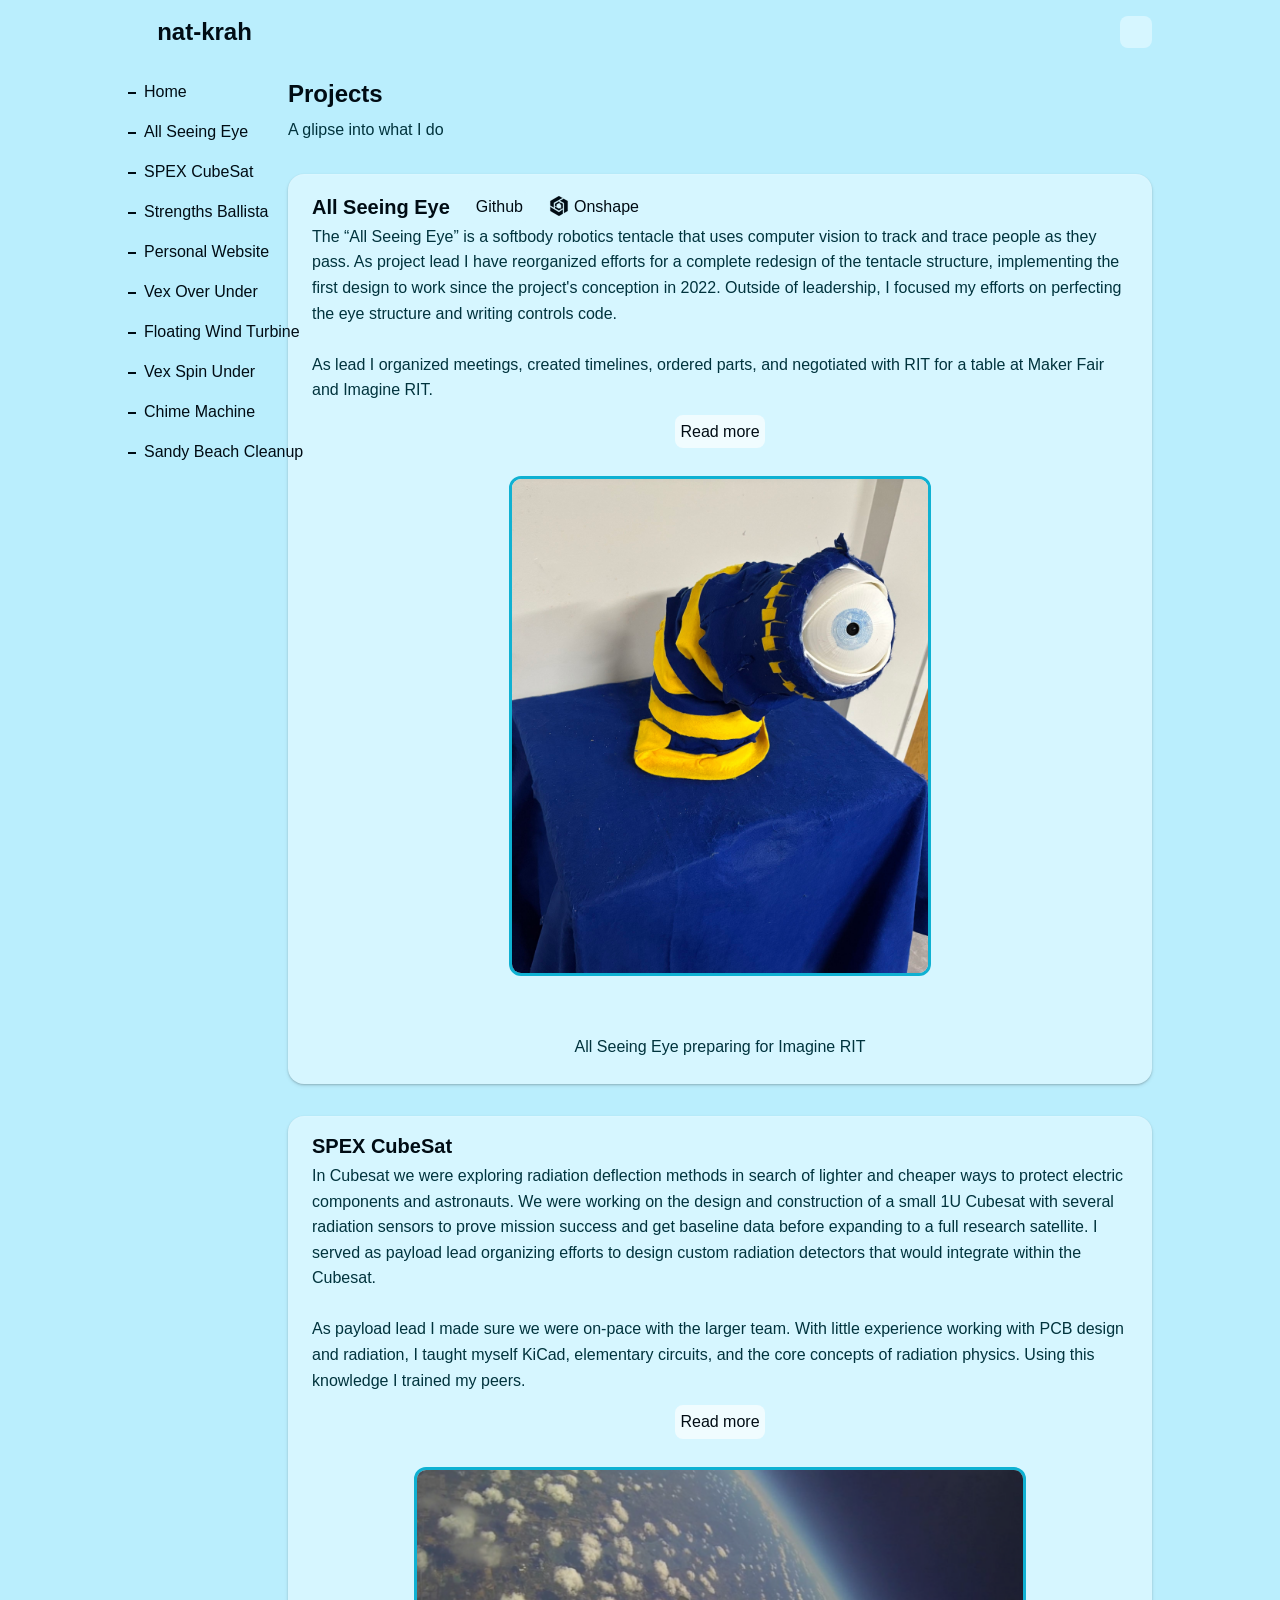
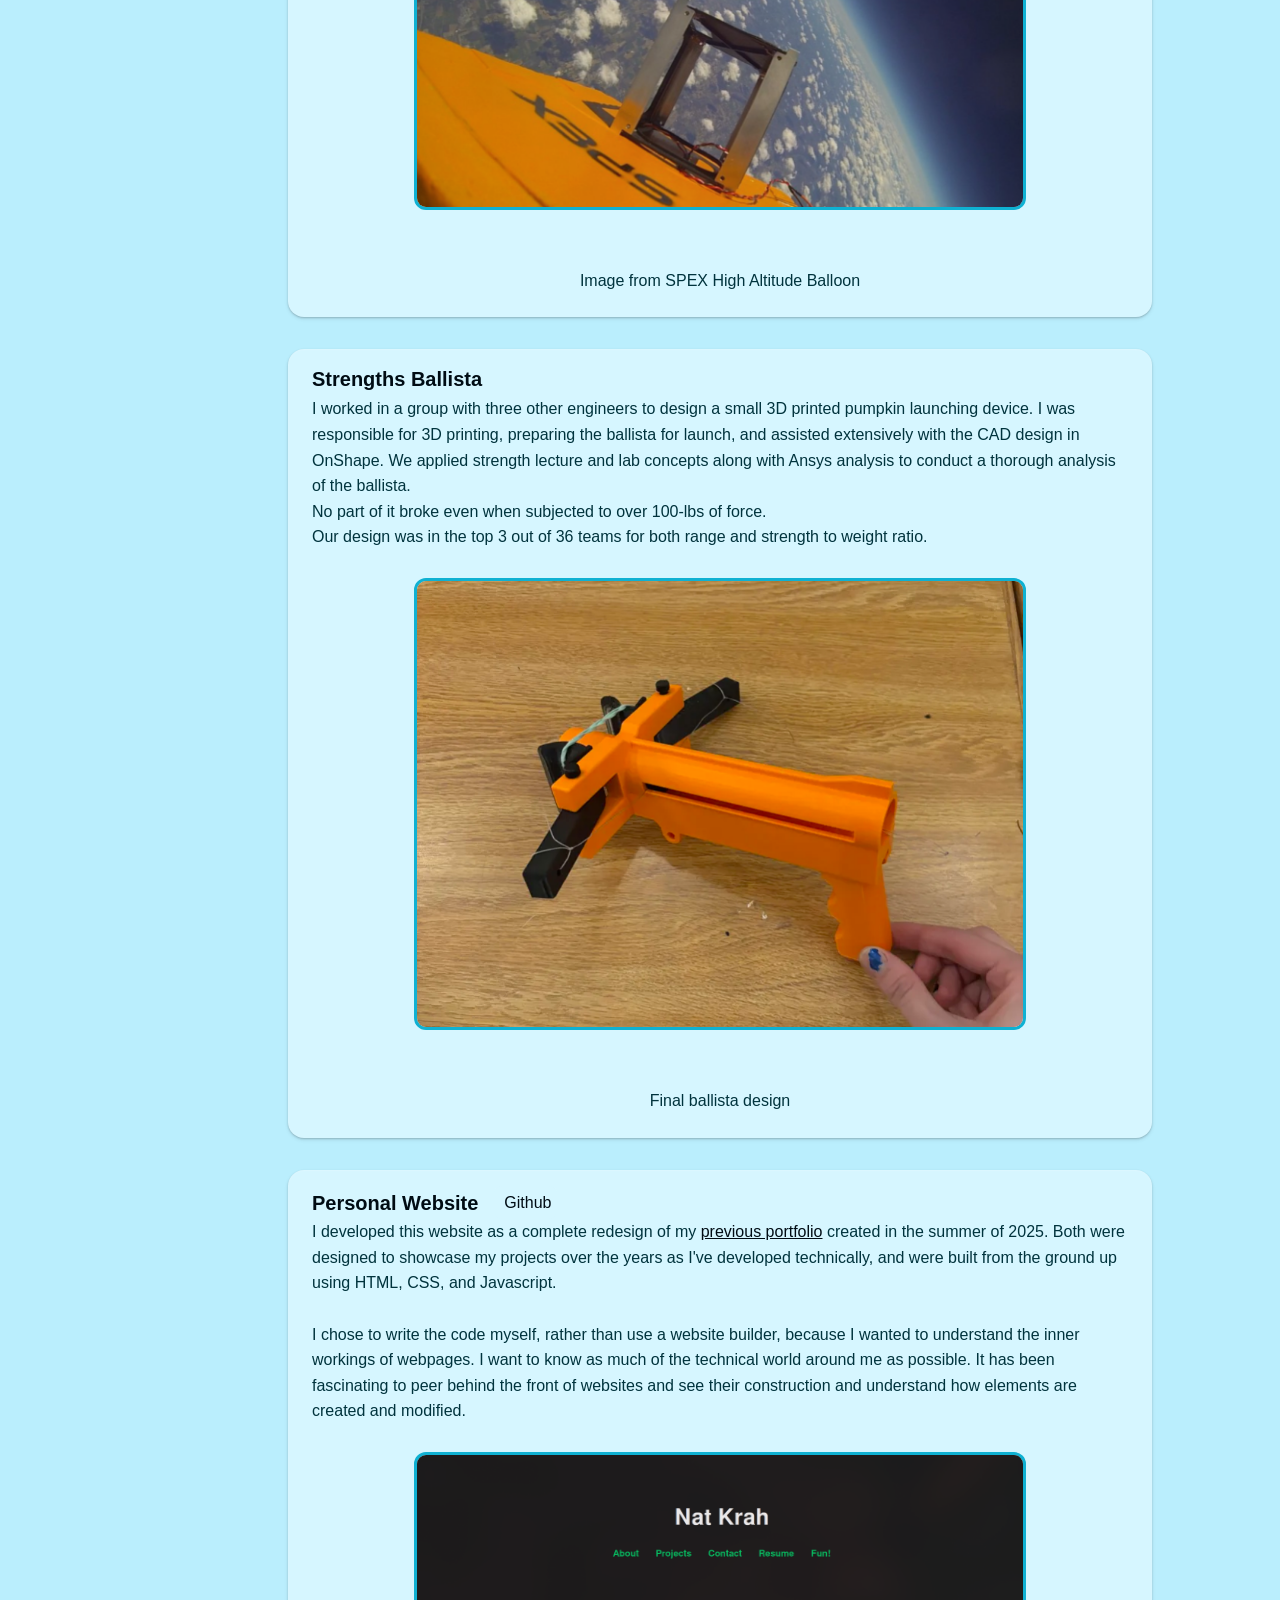
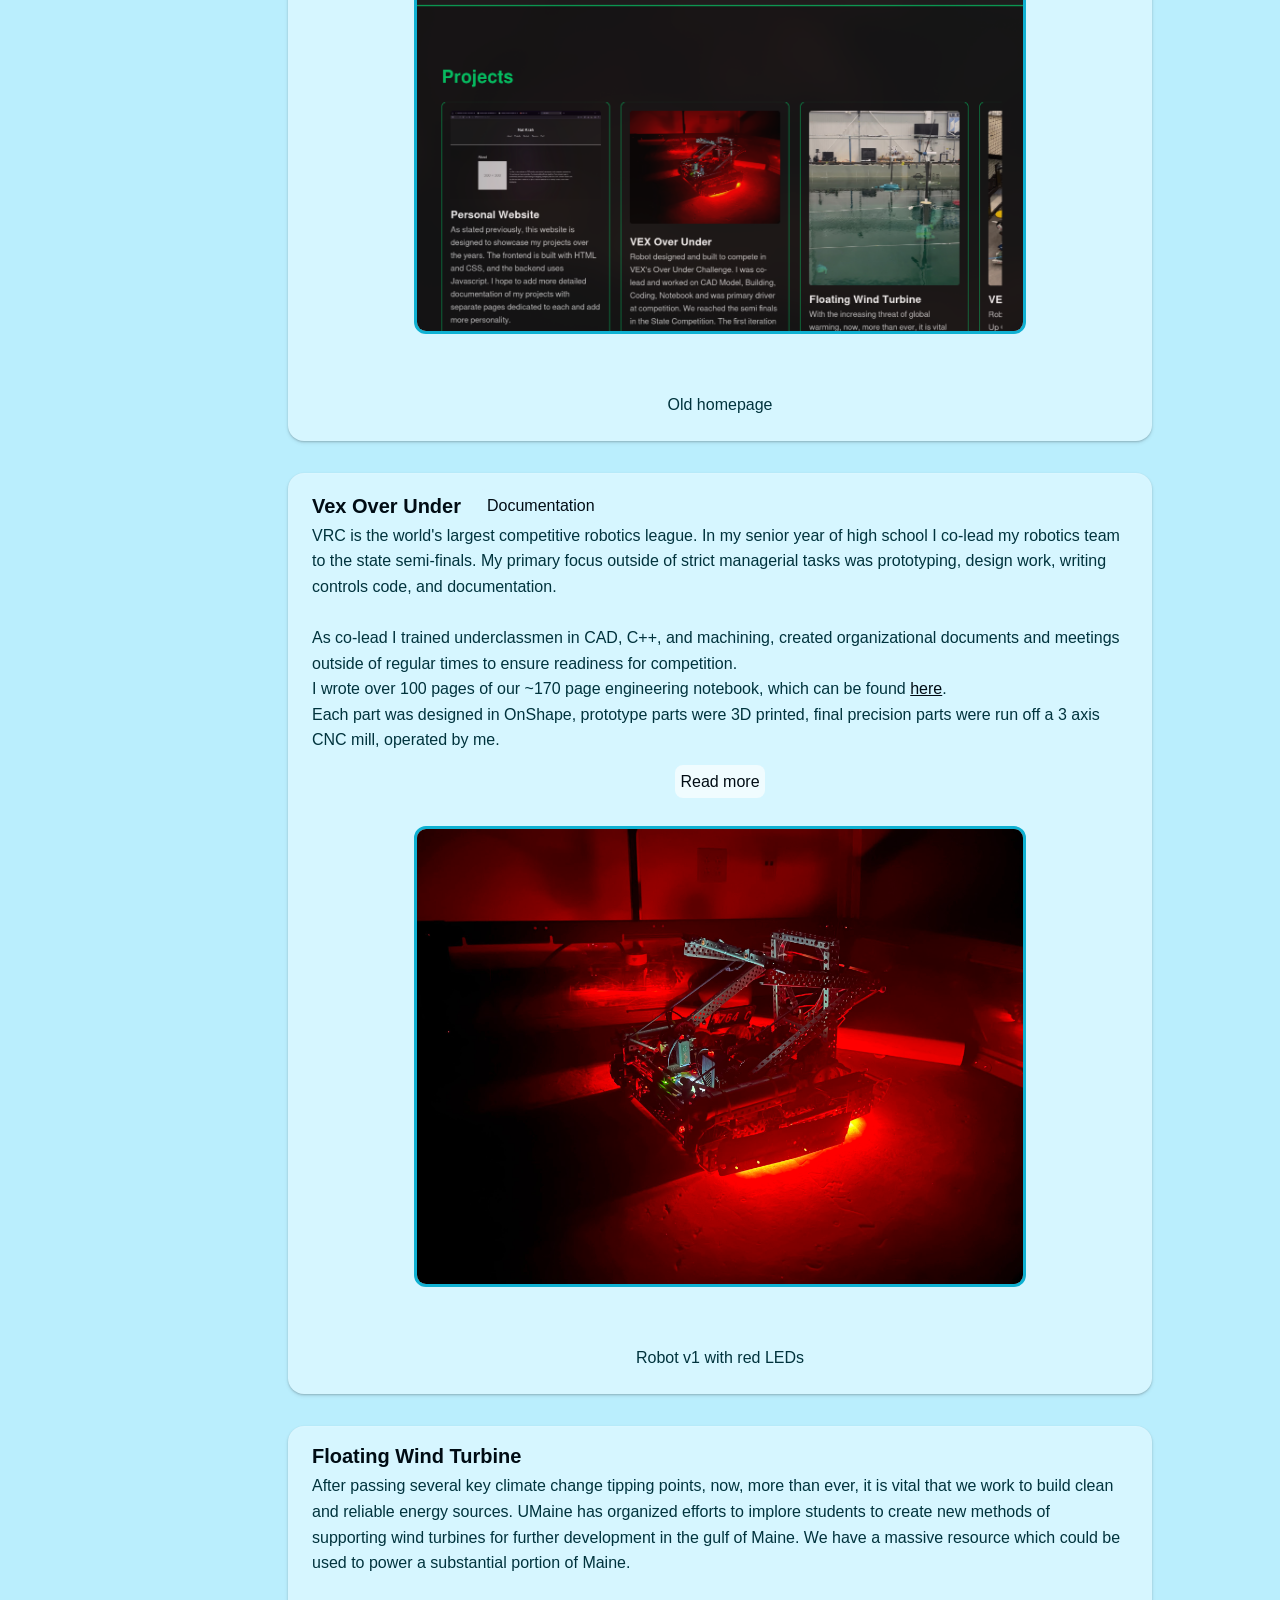
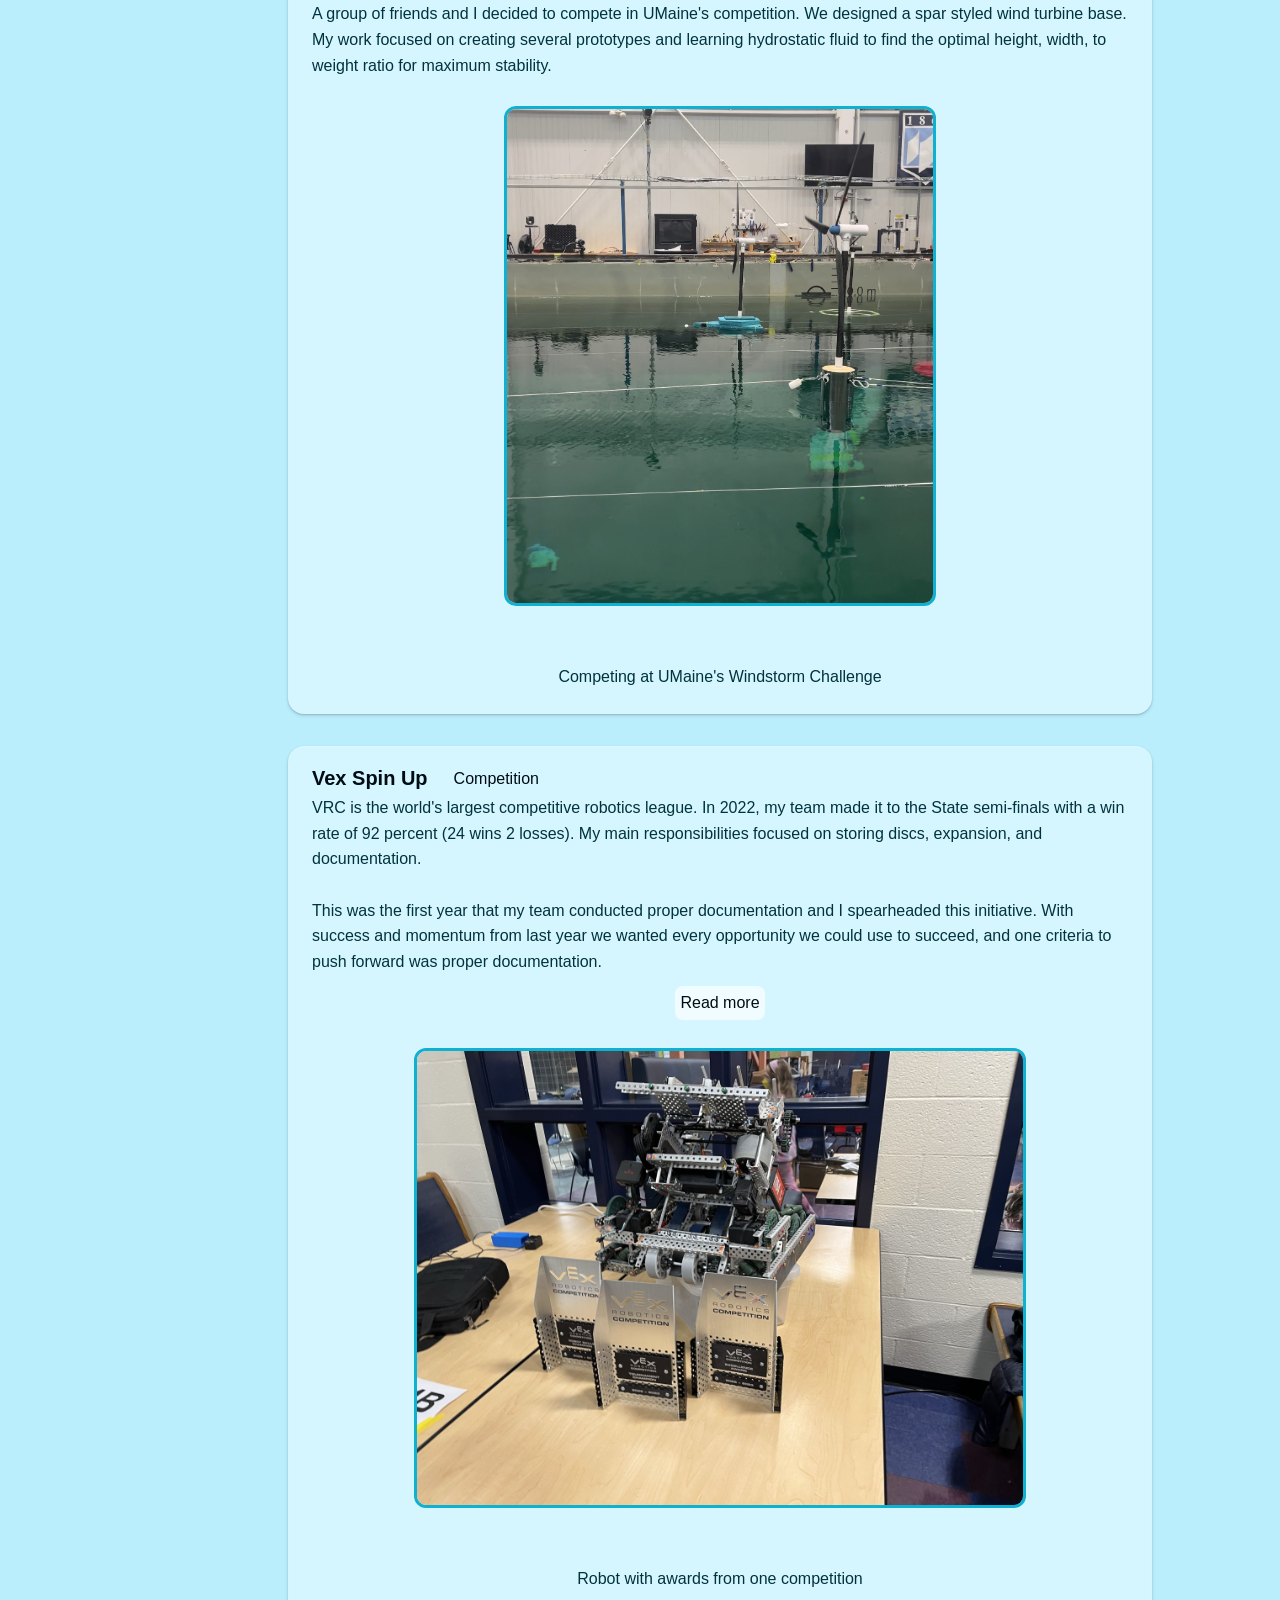
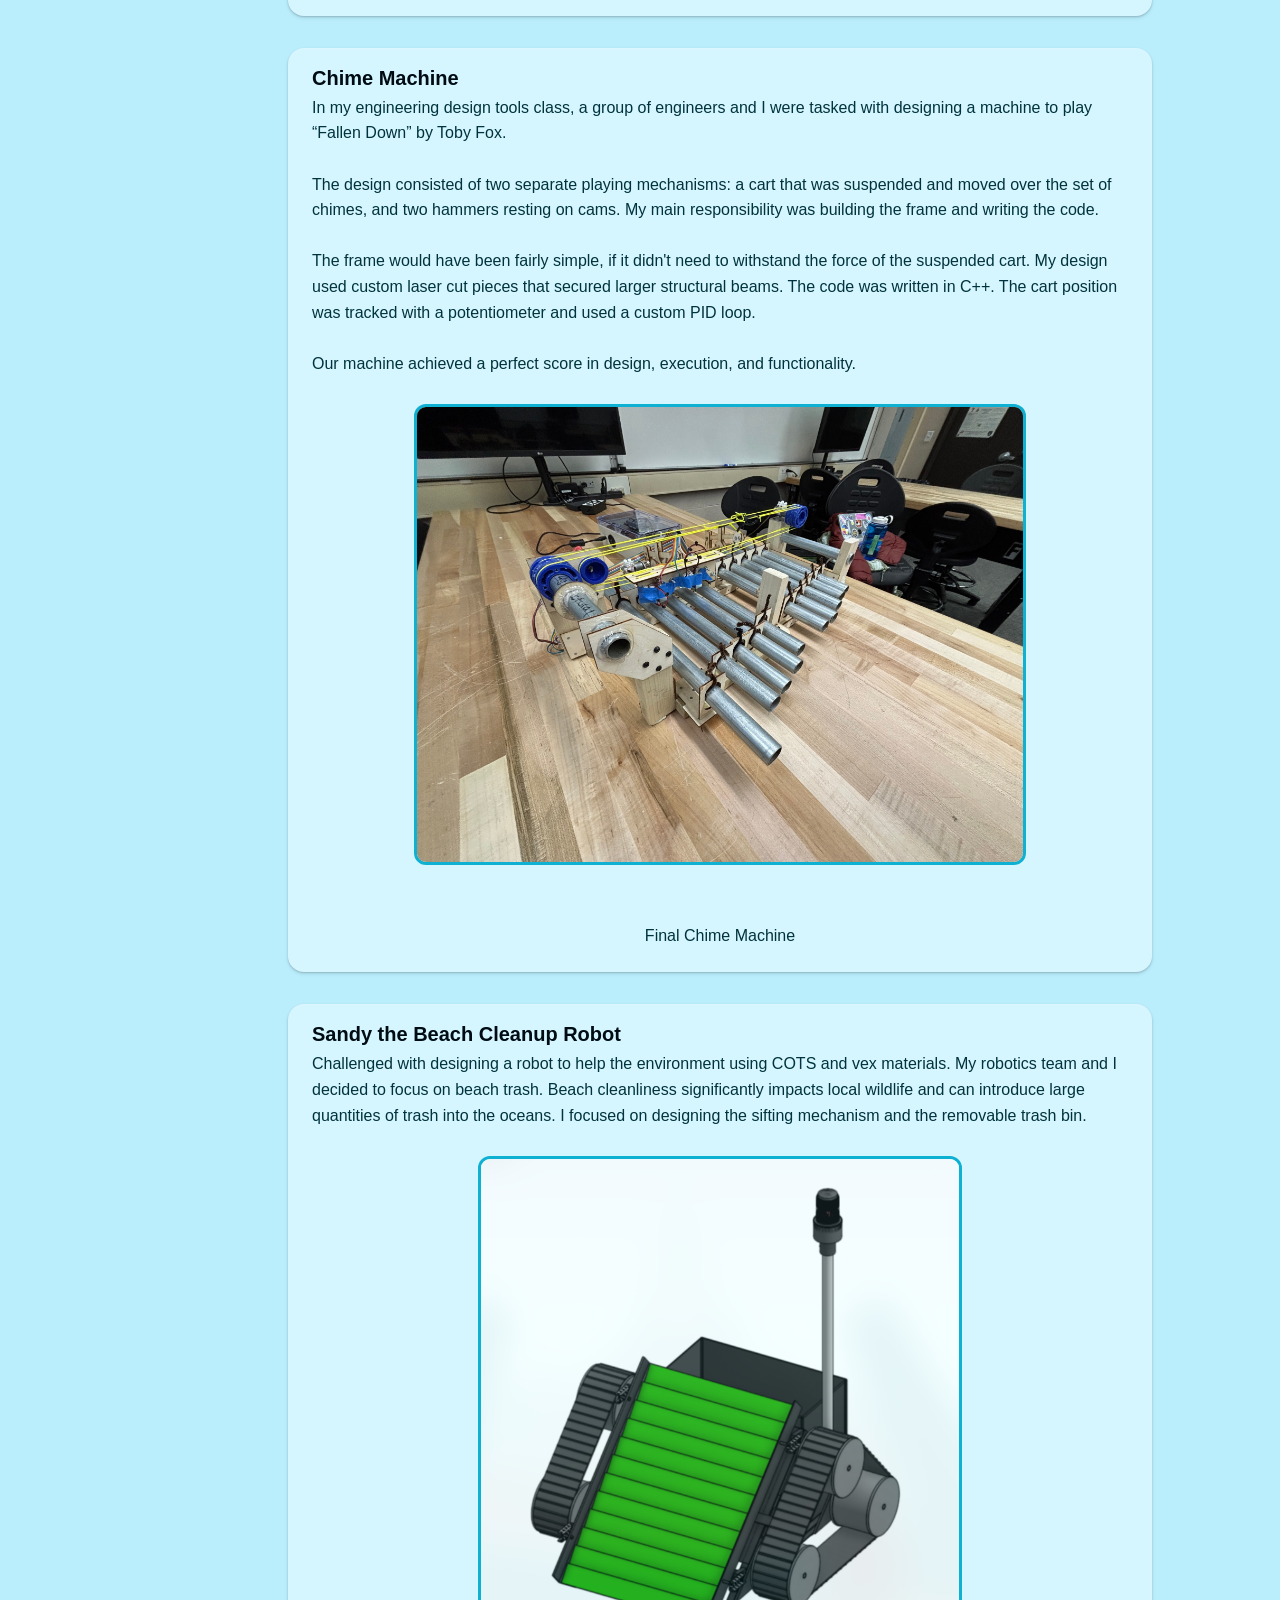
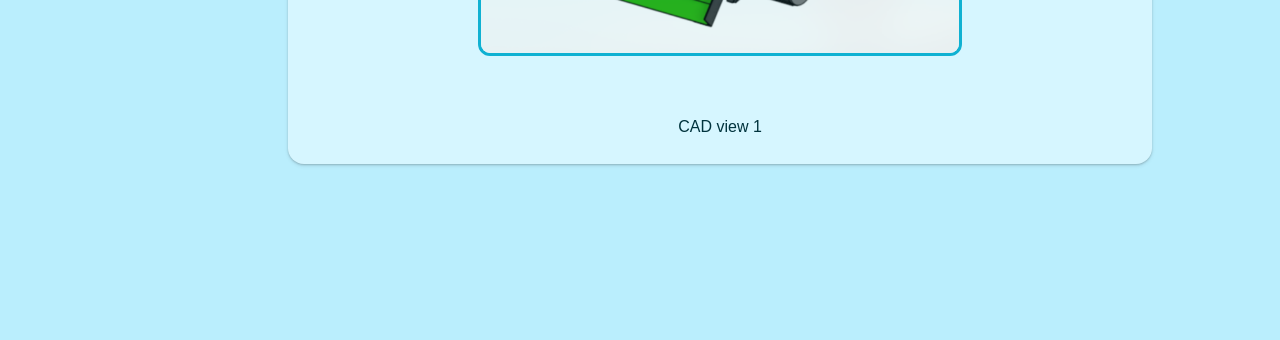
==== commit 7a414f4a: "Cleaned up projects page" ====
--- a/projects/projects.html
+++ b/projects/projects.html
@@ -5,11 +5,7 @@
 Aplhabetical
 Sort by type of project
 
-Write LED Board
-
 redo images for cubesat
-
-make sure things don't wrap when thing is shrunk
 
 make nave buttons on images larger for mobile
 -->
@@ -36,12 +32,14 @@
     <!--Linking the css and js file-->
     <link rel="stylesheet" href="../styles.css">
     <link rel="stylesheet" href="project-styles.css">
+    <script src="https://unpkg.com/feather-icons"></script>
+
+    <script defer src="../scripts/image-enlarge.js"></script>
+    <script defer src="../scripts/light-dark-toggle.js"></script>
     <script defer src="project-script.js"></script>
-    <script src="https://unpkg.com/feather-icons"></script>
 </head>
 
 <body>
-
     <div class="wrapper">
         <header>
             <a href="../index.html">
@@ -78,8 +76,6 @@
                 </div>
             </div>
 
-            <div class="temp"></div>
-
             <div class="project-list">
                 <h1>Projects</h1>
                 <p>A glipse into what I do</p>
@@ -91,8 +87,15 @@
                             <i class="logo-icon" data-feather="github"></i>
                             <p>Github</p>
                         </a>
-                        <a href="https://github.com/Engineering-House/All-Seeing-Eye" target="_blank" class="btn nowrap hide-small section-btn" >
-                            <i class="logo-icon" data-feather="github"></i>
+                        <a href="https://rit.onshape.com/documents/d315db12e19ef341968bee84/w/e68e0609d778217c288e8294/e/e41b6d8fd1b6ef994fca696" target="_blank" class="btn nowrap section-btn onshape-icon-wrapper" >
+                            <svg class="onshape-icon feather" xmlns="http://www.w3.org/2000/svg" data-name="Layer 1" version="1.1" viewBox="380.1 179.5 258.9 298.6" width="500px">
+                                <polygon points="558.7 208.2 508.9 179.5 380.1 253.9 380.1 320.5 431.2 350.8 431.2 282 558.7 208.2"/>
+                                <polygon points="380.1 342.4 380.1 403.4 509.6 478.1 566.3 445.5 566.3 382.9 508.9 420.3 380.1 342.4"/>
+                                <polygon points="585.5 285.3 525.3 250.6 578.5 219.7 639 254.3 639 403.4 585.4 434.3 585.5 285.3"/>
+                                <polygon points="528.6 274.2 506.8 261.6 450.2 294.3 450.2 323.5 472.5 336.7 472.5 306.7 528.6 274.2"/>
+                                <polygon points="450.2 335.3 450.2 362 508.9 397.3 533.1 382.4 533.1 355.6 508.9 371 450.2 335.3"/>
+                                <polygon points="542.8 309.7 516 294.2 539.5 280.5 566.3 295.9 566.3 361.4 542.8 376.2 542.8 309.7"/>
+                            </svg>
                             <p>Onshape</p>
                         </a>
                     </div>
@@ -103,30 +106,28 @@
                             As project lead I have reorganized efforts for a complete redesign of the tentacle structure, implementing the first design to work since the project's conception in 2022. 
                             Outside of leadership, I focused my efforts on perfecting the eye structure and writing controls code.
                             <br><br>
-                            As lead I organized meetings, created timelines, ordered parts, negotiated with RIT for a table at Maker Fair and Imagine RIT, and got people what they needed to be successful. 
-                            <br><br>
+                            As lead I organized meetings, created timelines, ordered parts, and negotiated with RIT for a table at Maker Fair and Imagine RIT.
                         </p>
-                        <div class="read-more-content">
-                            <p>
-                                The tentacle consists of 8 identical plates stacked on top of each other with TPU sections in between providing a “core.” 
-                                The tentacle uses three steppers connected to wires that pull the tentacle, similar to a marionette. 
-                                The eye was attached at the end of the tentacle, which could rotate independently of the tentacle and had eyelids that could blink. 
-                                The tentacle, eye, and camera were all connected to a raspberry pi that used a python script to read the camera feed and control the movement of each section. 
-                            </p>
-                        </div>
-                        <button id="special" class="section-btn btn read-more-btn"><p>Read more</p></button>
+                        <p class="read-more-content">
+                            <br>
+                            The tentacle consists of 8 identical plates stacked on each other, each section separated by a 3D printed TPU part. 
+                            To move the tentacle it is pulled by three wires connected to steppers. 
+                            The eye, attached to the final plate, can move independently of the tentacle and has a set of eyelids to blink. 
+                            The tentacle, eye, and camera are all connected to a raspberry pi that uses a python script to read the camera feed, use a computer vision model, and control the movement of each section. 
+                        </p>
                     </div>
 
                     <div class="project-content"
                         data-images='["../img/all-seeing-eye/new-eye.jpg", "../img/all-seeing-eye/eye-internals.jpg", "../img/all-seeing-eye/test-eye.JPG","../img/all-seeing-eye/old-eye.JPG"]'
                         data-captions='["All Seeing Eye prepared for Imagin RIT", "Interals of the eye", "New tentacle prototype","Old tentacle mechanism"]'>
-
+                        
+                        <button id="special" class="section-btn btn read-more-btn"><p>Read more</p></button>
                         <img class="img-project enlargeable" src="../img/all-seeing-eye/new-eye.jpg" alt="" width="400px">
                         <div class="nav-buttons">
                             <button class="img-nav-btn prev-btn"><i class="logo-icon" data-feather="arrow-left"></i></button>
                             <button class="img-nav-btn next-btn"><i class="logo-icon" data-feather="arrow-right"></i></button>
                         </div>
-                        <p class="img-caption">All Seeing Eye at preparing for Imagine RIT</p>
+                        <p class="img-caption">All Seeing Eye preparing for Imagine RIT</p>
                     </div>
                 </section>
 
@@ -141,8 +142,8 @@
 
                         <img class="img-project enlargeable" src="https://placehold.co/600x400" alt="" width="400px">
                         <div class="nav-buttons">
-                            <button class="project-btn prev-btn"><i class="logo-icon" data-feather="arrow-left"></i></button>
-                            <button class="project-btn next-btn"><i class="logo-icon" data-feather="arrow-right"></i></button>
+                            <button class="img-nav-btn prev-btn"><i class="logo-icon" data-feather="arrow-left"></i></button>
+                            <button class="img-nav-btn next-btn"><i class="logo-icon" data-feather="arrow-right"></i></button>
                         </div>
                         <p class="img-caption">LED Board</p>
                     </div>
@@ -158,21 +159,24 @@
                         As payload lead I made sure we were on-pace with the larger team. 
                         With little experience working with PCB design and radiation, I taught myself KiCad, elementary circuits, and the core concepts of radiation physics. 
                         Using this knowledge I trained my peers.
-                        <br><br>
+                    </p>
+                    <p class="read-more-content">
+                        <br>
                         The payload board consists of three main sections: the controller, the scintillating counter, and the geiger counter. 
-                        To record each event, compile the results, and manage the data, we would use the ATMEGA328. 
-                        It would connect to the greater Cubesat using a CAN bus. 
-                        The geiger counter would follow a standard low-power handheld setup and the scintillating counter was modeled after <a href="http://www.cosmicwatch.lns.mit.edu/detector" class="in-text-link" target="_blank">Comic Watch&#39;s desktop muon detector</a>. 
+                        To record each event, compile the results, and manage the data, we use an arduino nano, and on the final board would simply use the ATMEGA328. 
+                        The chip would connect to the greater Cubesat using a CAN bus. 
+                        The geiger counter followed a standard low-power handheld setup and the scintillating counter was modeled after <a href="http://www.cosmicwatch.lns.mit.edu/" class="in-text-link" target="_blank">Comic Watch&#39;s desktop muon detector</a>. 
                     </p>
 
                     <div class="project-content"
                         data-images='[]'
                         data-captions='["Terminal with fast fetch", "Hyprland Desktop"]'>
 
+                        <button id="special" class="section-btn btn read-more-btn"><p>Read more</p></button>
                         <img class="img-project enlargeable" src="../img/cubesat/spex-hab-space.png" alt="" width="400px">
                         <div class="nav-buttons">
-                            <button class="project-btn prev-btn"><i class="logo-icon" data-feather="arrow-left"></i></button>
-                            <button class="project-btn next-btn"><i class="logo-icon" data-feather="arrow-right"></i></button>
+                            <button class="img-nav-btn prev-btn"><i class="logo-icon" data-feather="arrow-left"></i></button>
+                            <button class="img-nav-btn next-btn"><i class="logo-icon" data-feather="arrow-right"></i></button>
                         </div>
                         <p class="img-caption">Image from SPEX High Altitude Balloon</p>
                     </div>
@@ -197,8 +201,8 @@
 
                         <img class="img-project enlargeable" src="../img/ballista/ballista2.png" alt="" width="400px">
                         <div class="nav-buttons">
-                            <button class="project-btn prev-btn"><i class="logo-icon" data-feather="arrow-left"></i></button>
-                            <button class="project-btn next-btn"><i class="logo-icon" data-feather="arrow-right"></i></button>
+                            <button class="img-nav-btn prev-btn"><i class="logo-icon" data-feather="arrow-left"></i></button>
+                            <button class="img-nav-btn next-btn"><i class="logo-icon" data-feather="arrow-right"></i></button>
                         </div>
                         <p class="img-caption">Final ballista design</p>
                     </div>
@@ -207,7 +211,7 @@
                 <section id="website" class="project">
                     <div class="section-info">
                         <h2>Personal Website</h2>
-                        <a href="https://github.com/nat-krah/website" target="_blank" class="btn nowrap" >
+                        <a href="https://github.com/nat-krah/website" target="_blank" class="btn nowrap section-btn" >
                             <i class="logo-icon" data-feather="github"></i>
                             <p>Github</p>
                         </a>
@@ -218,7 +222,8 @@
                         Both were designed to showcase my projects over the years as I&#39;ve developed technically, and were built from the ground up using HTML, CSS, and Javascript. 
                         <br><br>
                         I chose to write the code myself, rather than use a website builder, because I wanted to understand the inner workings of webpages. 
-                        I want to know as much of the technical world around me as possible. It has been fascinating to be able to peer into the construction of websites and understand how elements were created and modified. 
+                        I want to know as much of the technical world around me as possible. 
+                        It has been fascinating to peer behind the front of websites and see their construction and understand how elements are created and modified. 
                     </p>
 
                     <div class="project-content"
@@ -227,8 +232,8 @@
 
                         <img class="img-project enlargeable" src="../img/website-images/previous.png" alt="" width="400px">
                         <div class="nav-buttons">
-                            <button class="project-btn prev-btn"><i class="logo-icon" data-feather="arrow-left"></i></button>
-                            <button class="project-btn next-btn"><i class="logo-icon" data-feather="arrow-right"></i></button>
+                            <button class="img-nav-btn prev-btn"><i class="logo-icon" data-feather="arrow-left"></i></button>
+                            <button class="img-nav-btn next-btn"><i class="logo-icon" data-feather="arrow-right"></i></button>
                         </div>
                         <p class="img-caption">Old homepage</p>
                     </div>
@@ -237,13 +242,9 @@
                 <section id="vex-over-under" class="project">
                     <div class="section-info">
                         <h2>Vex Over Under</h2>
-                        <a href="https://docs.google.com/presentation/d/1QLLU6wRsXruq7wP_DeBp-vIeSC1auTgN/edit?usp=sharing&ouid=118344373854695580405&rtpof=true&sd=true" target="_blank" class="btn nowrap logo-icon" >
+                        <a href="https://docs.google.com/presentation/d/1QLLU6wRsXruq7wP_DeBp-vIeSC1auTgN/edit?usp=sharing&ouid=118344373854695580405&rtpof=true&sd=true" target="_blank" class="btn nowrap logo-icon section-btn">
                             <i data-feather="book-open"></i>
                             <p> Documentation</p>
-                        </a>
-                        <a href="https://www.youtube.com/watch?v=dvDqEI7qO34" target="_blank" class="btn nowrap logo-icon hide-small">
-                            <i data-feather="youtube"></i>
-                            <p>Competition</p>
                         </a>
                     </div>
 
@@ -252,12 +253,16 @@
                         In my senior year of high school I co-lead my robotics team to the state semi-finals. 
                         My primary focus outside of strict managerial tasks was prototyping, design work, writing controls code, and documentation. 
                         <br><br>
-                        As co-lead I trained underclassmen in CAD, C++, and machining, created organizational  documents and organized meetings outside of regular times to ensure readiness for competition.
-                        <br>
-                        I wrote over 100 pages of our ~170 page engineering notebook, which can be found here. 
-                        <br><br>
-                        The first iteration of the robot was small (under six inches tall), and featured a PTO between the catapult and the drive. 
-                        This allowed us to share motor power between the drive and the catapult, allowing for both a fast powerful drive, and a powerful catapult. 
+                        As co-lead I trained underclassmen in CAD, C++, and machining, created organizational documents and meetings outside of regular times to ensure readiness for competition.
+                        <br>
+                        I wrote over 100 pages of our ~170 page engineering notebook, which can be found <a href="https://docs.google.com/presentation/d/1QLLU6wRsXruq7wP_DeBp-vIeSC1auTgN/edit?usp=sharing&ouid=118344373854695580405&rtpof=true&sd=true" class="in-text-link" target="_blank">here</a>. 
+                        <br>
+                        Each part was designed in OnShape, prototype parts were 3D printed, final precision parts were run off a 3 axis CNC mill, operated by me.
+                    </p>
+                    <p class="read-more-content">
+                        <br>
+                        The first iteration of the robot was small (under six inches tall), and featured a pneumatic two speed transmission between the catapult and drive. 
+                        This allowed us to share power between the two systems and granted us both a fast powerful drive, and a powerful catapult. 
                         It had an intake, to pick up and manipulate individual game elements, wings to push large quantities of game elements, and sleds to pop the base over the center barrier. 
                         <br><br>
                         The second iteration was much taller, sitting at ~11 inches when folded and ~36 inches when blocking. 
@@ -269,10 +274,11 @@
                         data-images='["../img/vex-over-under/v1-red-leds.jpg", "../img/vex-over-under/v1-folded.png", "../img/vex-over-under/v2-blue-leds.jpg"]'
                         data-captions='["Robot v1 with red LEDs", "Robot v1 folded", "Robot v2, ready for autonomous mode"]'>
 
+                        <button id="special" class="section-btn btn read-more-btn"><p>Read more</p></button>
                         <img class="img-project enlargeable" src="../img/vex-over-under/v1-red-leds.jpg" alt="" width="400px">
                         <div class="nav-buttons">
-                            <button class="project-btn prev-btn"><i class="logo-icon" data-feather="arrow-left"></i></button>
-                            <button class="project-btn next-btn"><i class="logo-icon" data-feather="arrow-right"></i></button>
+                            <button class="img-nav-btn prev-btn"><i class="logo-icon" data-feather="arrow-left"></i></button>
+                            <button class="img-nav-btn next-btn"><i class="logo-icon" data-feather="arrow-right"></i></button>
                         </div>
                         <p class="img-caption">Robot v1 with red LEDs</p>
                     </div>
@@ -285,8 +291,8 @@
                             UMaine has organized efforts to implore students to create new methods of supporting wind turbines for further development in the gulf of Maine. 
                             We have a massive resource which could be used to power a substantial portion of Maine. 
                             <br><br>
-                            My friend and I designed a spare styled wind turbine base. 
-                            My work on the project focused on creating several prototypes and learning hydrostatic fluids to find the optimal height, width, to weight ratio for maximum stability. 
+                            A group of friends and I decided to compete in UMaine's competition. 
+                            We designed a spar styled wind turbine base. My work focused on creating several prototypes and learning hydrostatic fluid to find the optimal height, width, to weight ratio for maximum stability. 
                     </p>
 
                     <div class="project-content"
@@ -295,8 +301,8 @@
 
                         <img class="img-project enlargeable" src="../img/wind-turbine/windstorm.jpg" alt="" width="400px">
                         <div class="nav-buttons">
-                            <button class="project-btn prev-btn"><i class="logo-icon" data-feather="arrow-left"></i></button>
-                            <button class="project-btn next-btn"><i class="logo-icon" data-feather="arrow-right"></i></button>
+                            <button class="img-nav-btn prev-btn"><i class="logo-icon" data-feather="arrow-left"></i></button>
+                            <button class="img-nav-btn next-btn"><i class="logo-icon" data-feather="arrow-right"></i></button>
                         </div>
                         <p class="img-caption">Competing at UMaine&#39;s Windstorm Challenge</p>
                     </div>
@@ -305,19 +311,21 @@
                 <section id="vex-spin-up" class="project">
                     <div class="section-info">
                         <h2>Vex Spin Up</h2>
-                        <a href="https://www.youtube.com/watch?v=wIZgvVDZc2Y" target="_blank" class="btn nowrap" >
+                        <a href="https://www.youtube.com/watch?v=wIZgvVDZc2Y" target="_blank" class="btn nowrap section-btn">
                             <i class="logo-icon" data-feather="youtube"></i>
                             <p>Competition</p>
                         </a>
                     </div>
                     <p>
                         VRC is the world's largest competitive robotics league. 
-                        This year competing in the spin up challenge my team made it to semi-finals with a win rate of 93 percent. 
-                        My main responsibilities were storing discs, expansion, and documentation. 
+                        In 2022, my team made it to the State semi-finals with a win rate of 92 percent (24 wins 2 losses). 
+                        My main responsibilities focused on storing discs, expansion, and documentation. 
                         <br><br>
                         This was the first year that my team conducted proper documentation and I spearheaded this initiative. 
                         With success and momentum from last year we wanted every opportunity we could use to succeed, and one criteria to push forward was proper documentation.
-                        <br><br>
+                    </p>
+                    <p class="read-more-content">
+                        <br>
                         Our first design featured a top loading hopper, 3000 rpm flywheel, and a mecanum drive for strafing. 
                         It could shoot across the field but struggle shooting close up and the intake consistently clogged. 
                         <br><br>
@@ -329,10 +337,11 @@
                         data-images='["../img/vex-spin-up/3-crown.jpg", "../img/vex-spin-up/disk.jpeg", "../img/vex-spin-up/string.jpg"]'
                         data-captions='["Robot with awards from one competition", "Robot launching disks", "Robot Launching String"]'>
 
+                        <button id="special" class="section-btn btn read-more-btn"><p>Read more</p></button>
                         <img class="img-project enlargeable" src="../img/vex-spin-up/3-crown.jpg" alt="" width="400px">
                         <div class="nav-buttons">
-                            <button class="project-btn prev-btn"><i class="logo-icon" data-feather="arrow-left"></i></button>
-                            <button class="project-btn next-btn"><i class="logo-icon" data-feather="arrow-right"></i></button>
+                            <button class="img-nav-btn prev-btn"><i class="logo-icon" data-feather="arrow-left"></i></button>
+                            <button class="img-nav-btn next-btn"><i class="logo-icon" data-feather="arrow-right"></i></button>
                         </div>
                         <p class="img-caption">Robot with awards from one competition</p>
                     </div>
@@ -341,7 +350,7 @@
                 <section id="snake" class="project" style="display: none;">
                     <div class="section-info">
                         <h2>Snake in Unix Terminal</h2>
-                        <a href="https://github.com/nat-krah/snake-cpp" target="_blank" class="btn nowrap" >
+                        <a href="https://github.com/nat-krah/snake-cpp" target="_blank" class="btn nowrap section-btn">
                             <i class="logo-icon" data-feather="github"></i>
                             <p>Github</p>
                         </a>
@@ -358,8 +367,8 @@
 
                         <img class="img-project enlargeable" src="../img/snake/intro-sequence.png" alt="" width="400px">
                         <div class="nav-buttons">
-                            <button class="project-btn prev-btn"><i class="logo-icon" data-feather="arrow-left"></i></button>
-                            <button class="project-btn next-btn"><i class="logo-icon" data-feather="arrow-right"></i></button>
+                            <button class="img-nav-btn prev-btn"><i class="logo-icon" data-feather="arrow-left"></i></button>
+                            <button class="img-nav-btn next-btn"><i class="logo-icon" data-feather="arrow-right"></i></button>
                         </div>
                         <p class="img-caption">Snake game intro Sequence</p>
                     </div>
@@ -368,7 +377,7 @@
                 <section id="lunar-lander" class="project" style="display: none;">
                     <div class="section-info">
                         <h2>Lunar lander</h2>
-                        <a href="https://github.com/nat-krah/lunar-lander" target="_blank" class="btn nowrap" >
+                        <a href="https://github.com/nat-krah/lunar-lander" target="_blank" class="btn nowrap section-btn">
                             <i class="logo-icon" data-feather="github"></i>
                             <p>Github</p>
                         </a>
@@ -384,8 +393,8 @@
 
                         <img class="img-project enlargeable" src="../img/lunar-lander/playing.png" alt="" width="400px">
                         <div class="nav-buttons">
-                            <button class="project-btn prev-btn"><i class="logo-icon" data-feather="arrow-left"></i></button>
-                            <button class="project-btn next-btn"><i class="logo-icon" data-feather="arrow-right"></i></button>
+                            <button class="img-nav-btn prev-btn"><i class="logo-icon" data-feather="arrow-left"></i></button>
+                            <button class="img-nav-btn next-btn"><i class="logo-icon" data-feather="arrow-right"></i></button>
                         </div>
                         <p class="img-caption">Lunar Lander Gameplay</p>
                     </div>
@@ -412,8 +421,8 @@
 
                         <img class="img-project enlargeable" src="../img/chime-machine/final-chime.JPG" alt="" width="400px">
                         <div class="nav-buttons">
-                            <button class="project-btn prev-btn"><i class="logo-icon" data-feather="arrow-left"></i></button>
-                            <button class="project-btn next-btn"><i class="logo-icon" data-feather="arrow-right"></i></button>
+                            <button class="img-nav-btn prev-btn"><i class="logo-icon" data-feather="arrow-left"></i></button>
+                            <button class="img-nav-btn next-btn"><i class="logo-icon" data-feather="arrow-right"></i></button>
                         </div>
                         <p class="img-caption">Final Chime Machine</p>
                     </div>
@@ -422,10 +431,10 @@
                 <section id="sandy" class="project">
                     <h2>Sandy the Beach Cleanup Robot</h2>
                     <p>
-                        Challenged with designing an environment helping robot using vex materials. 
+                        Challenged with designing a robot to help the environment using COTS and vex materials. 
                         My robotics team and I decided to focus on beach trash. 
                         Beach cleanliness significantly impacts local wildlife and can introduce large quantities of trash into the oceans. 
-                        I focused on designing the sifting mechanism and the removable trash bin
+                        I focused on designing the sifting mechanism and the removable trash bin.
                     </p>
 
                     <div class="project-content"
@@ -434,19 +443,14 @@
 
                         <img class="img-project enlargeable" src="../img/sandy/fronISO.png" alt="" width="400px">
                         <div class="nav-buttons">
-                            <button class="project-btn prev-btn"><i class="logo-icon" data-feather="arrow-left"></i></button>
-                            <button class="project-btn next-btn"><i class="logo-icon" data-feather="arrow-right"></i></button>
+                            <button class="img-nav-btn prev-btn"><i class="logo-icon" data-feather="arrow-left"></i></button>
+                            <button class="img-nav-btn next-btn"><i class="logo-icon" data-feather="arrow-right"></i></button>
                         </div>
                         <p class="img-caption">CAD view 1</p>
                     </div>
                 </section>
             </div>
         </main>
-
-        <!--Background for when images are enlarged-->
-        <div id="imageOverlay">
-            <img id="overlayImage" src="" alt="Enlarged view">
-        </div>
 
         <footer>
             <ul class="footer-items">
@@ -457,6 +461,11 @@
             </ul>
         </footer>
     </div>
+
+    <!--Background for when images are enlarged-->
+    <div id="imageOverlay">
+        <img id="overlayImage" src="" alt="Enlarged view">
+    </div>
     
 
     <script>
--- a/styles.css
+++ b/styles.css
@@ -10,7 +10,7 @@
   --h3: 700 1.125rem/1.4em var(--ff);
   --h4: 700 1rem/1.4em var(--ff);
   --p: 400 1rem/1.6em var(--ff);
-  --small: 400 0.75rem/1.6em var(--ff);
+  --small: 400 0.75rem/1.4em var(--ff);
 }
 
 :root {
@@ -418,4 +418,4 @@
   border-radius: 10px;
   box-shadow: 0 0 20px rgba(0,0,0,0.8);
   cursor: zoom-out;
-}
+}
--- a/projects/project-styles.css
+++ b/projects/project-styles.css
@@ -201,6 +201,17 @@
     display: none;
 }
 
+.onshape-icon-wrapper{
+    fill: var(--text);
+}
+.onshape-icon-wrapper:hover{
+    fill: var(--primary);
+}
+.onshape-icon{
+    fill: inherit;
+}
+
+
 /*Info under text*/
 .project-content{
     display: flex;
@@ -277,7 +288,6 @@
     
 }
 .hide-small{
-    background-color: red;
     display: none;
 }
 
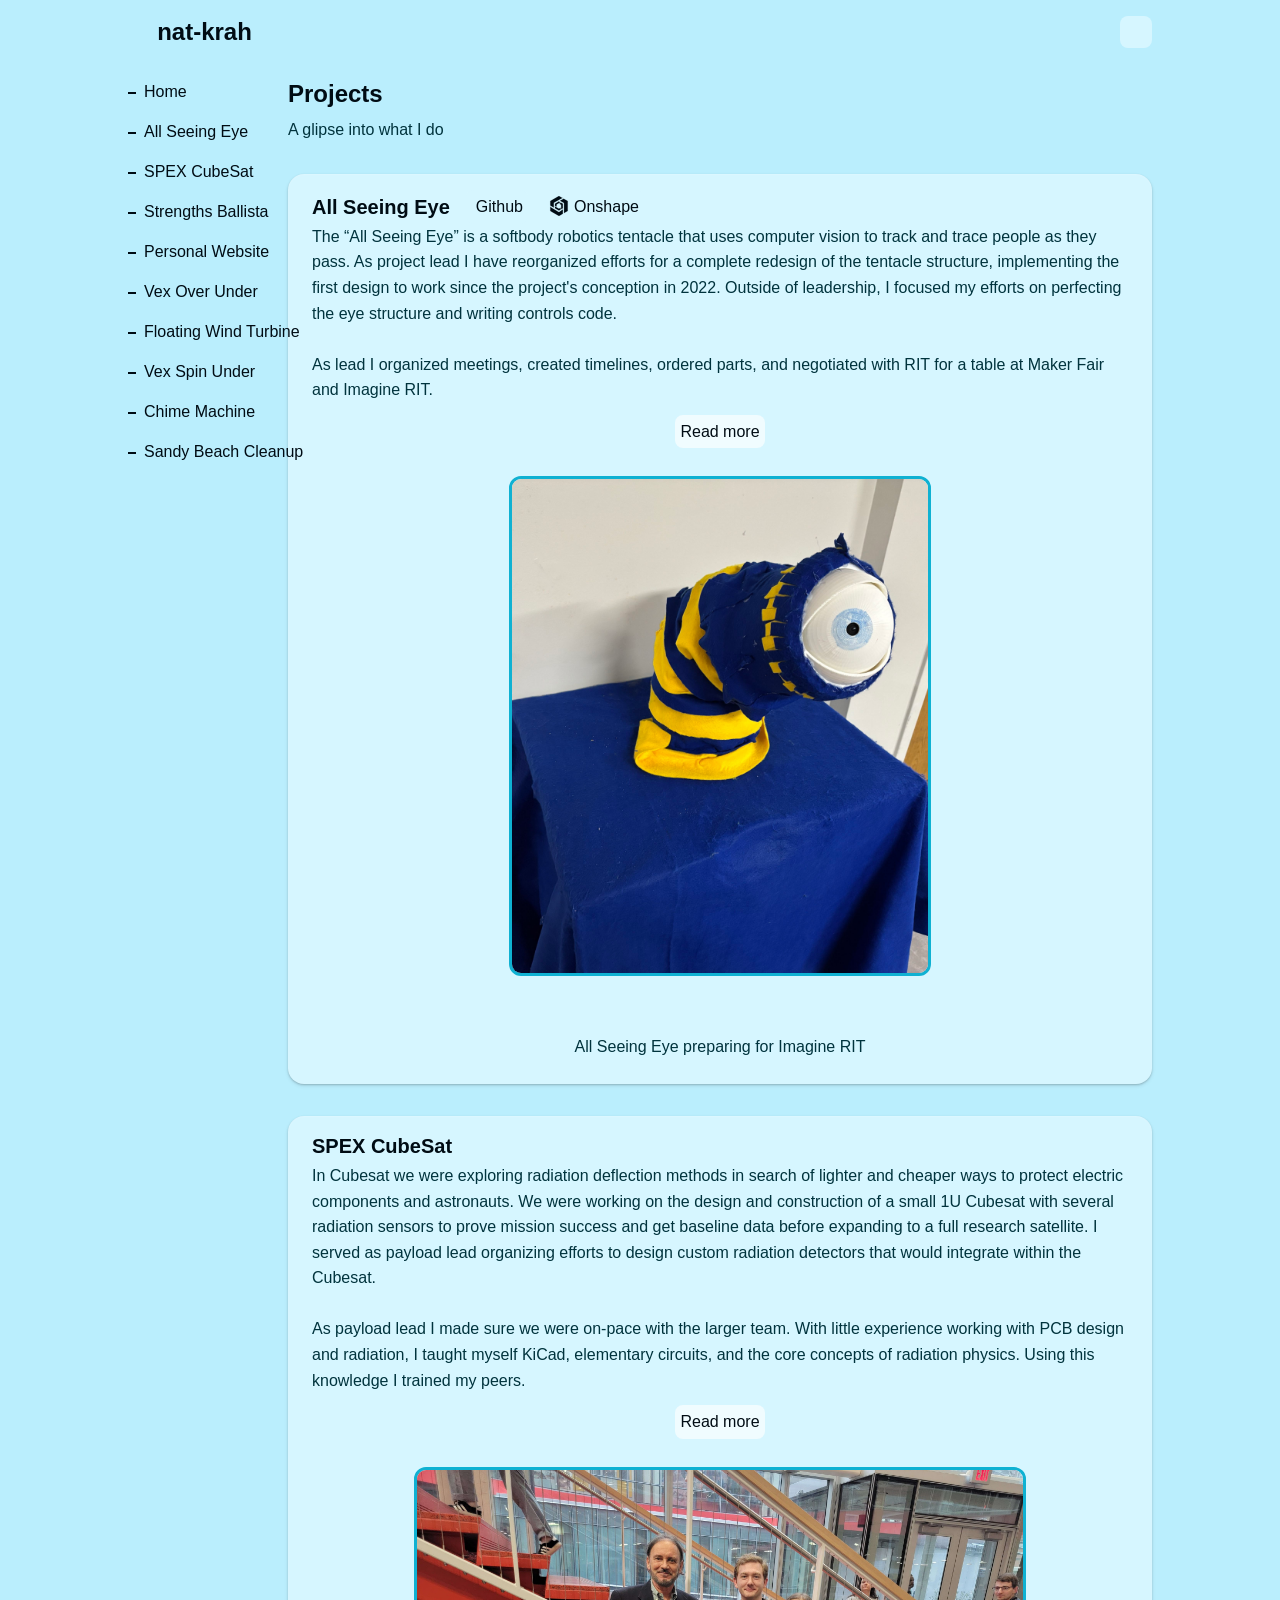
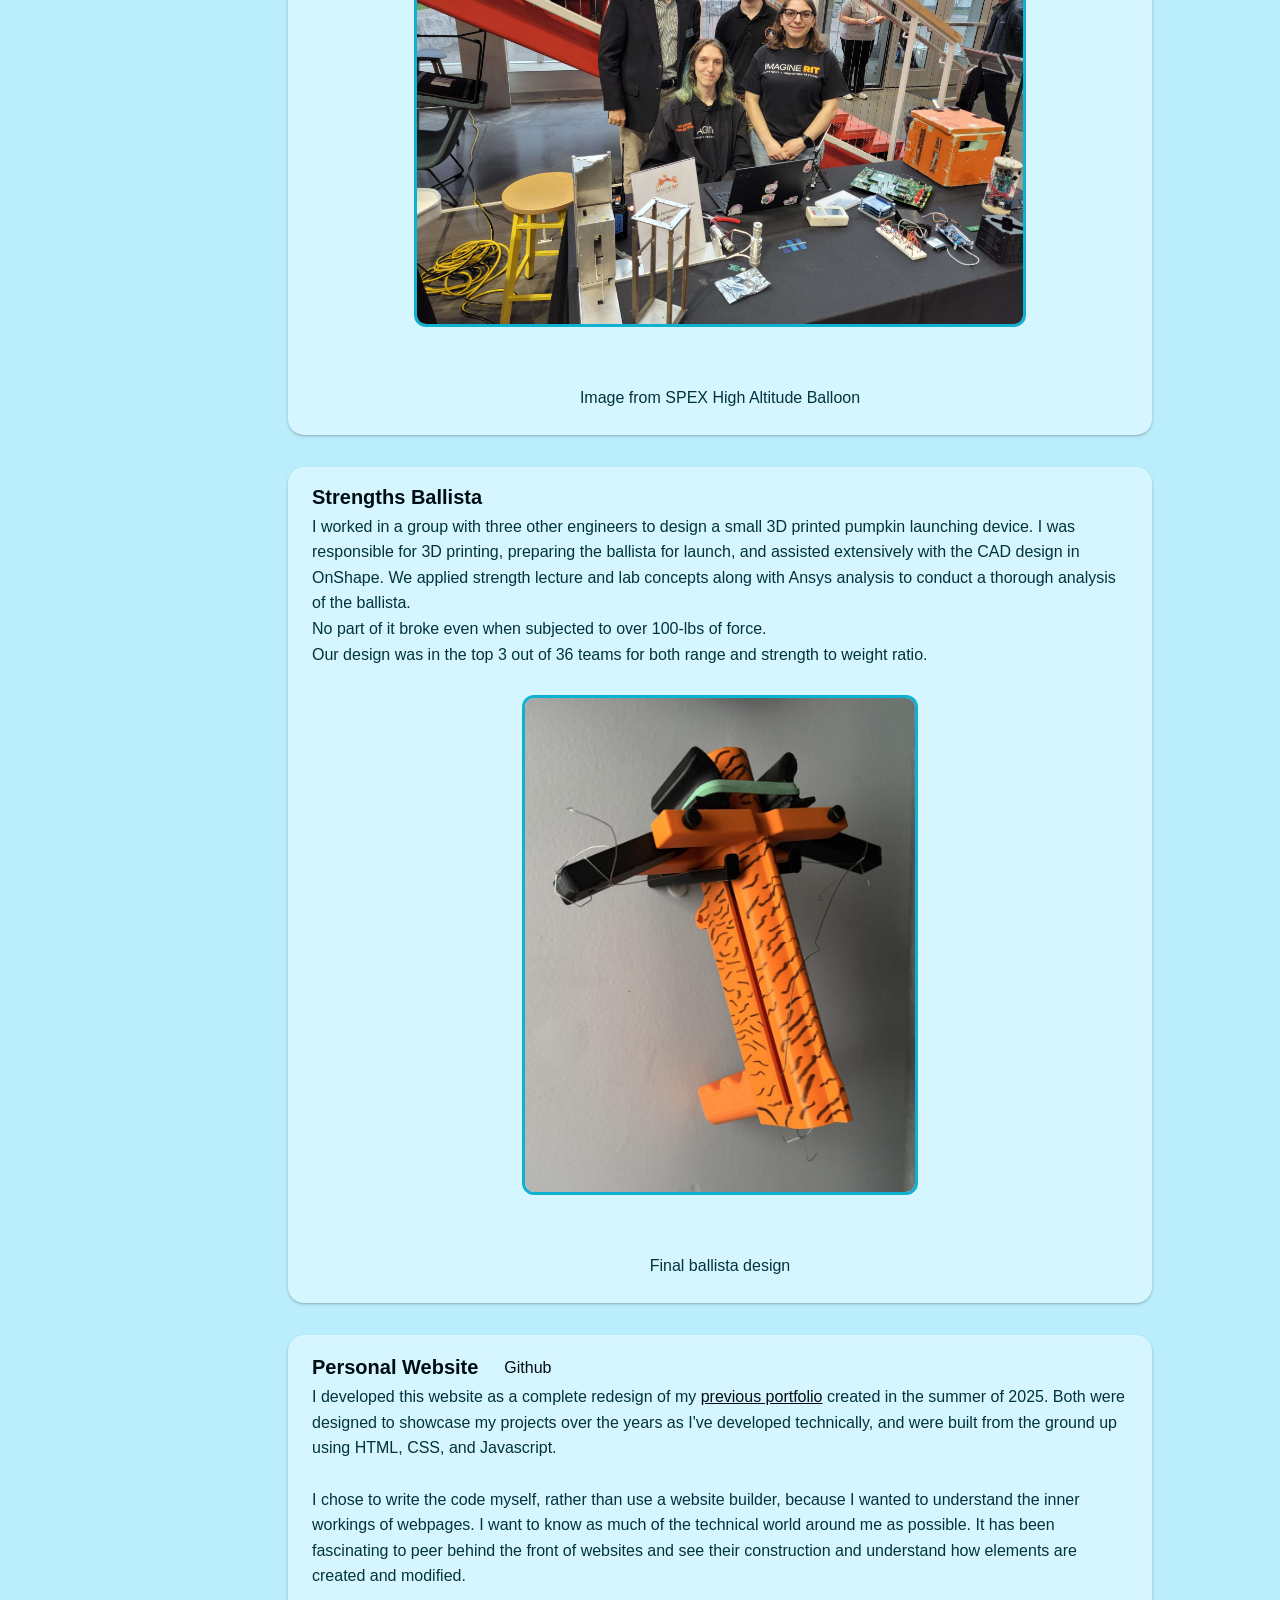
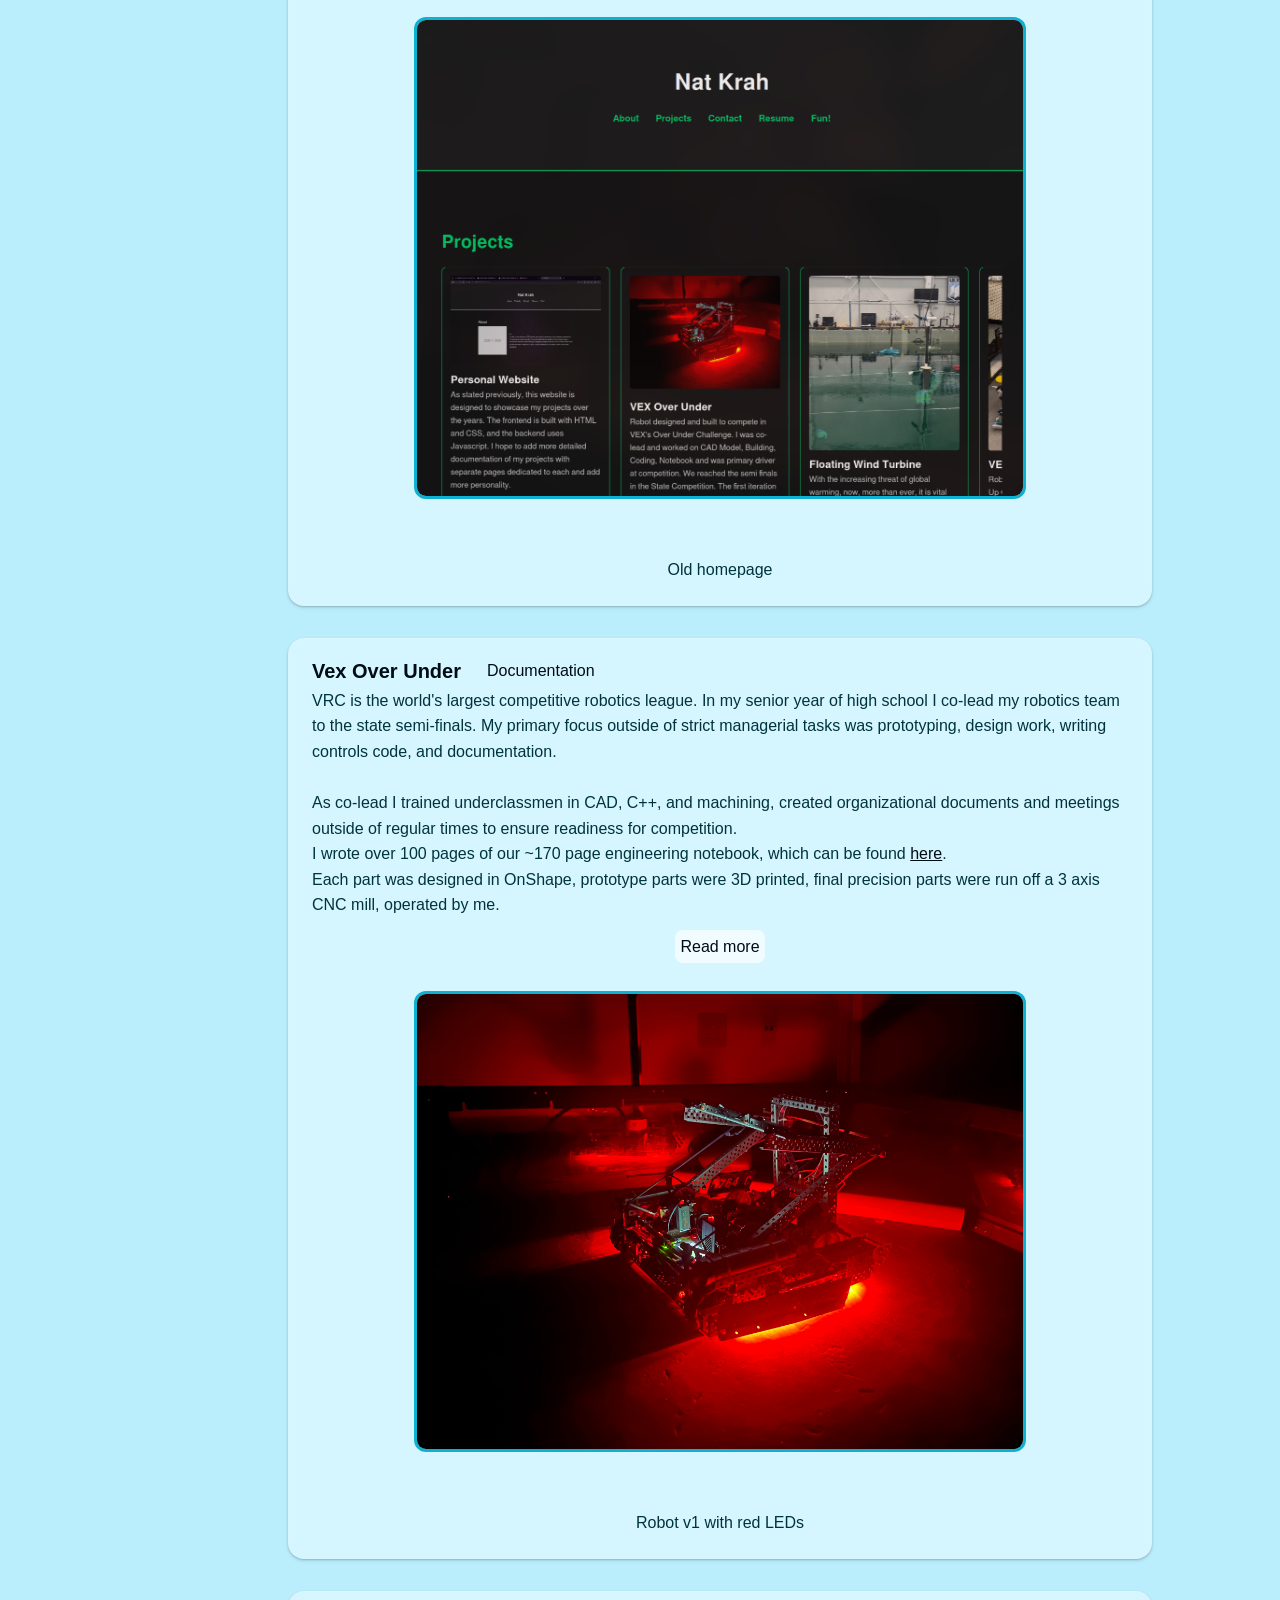
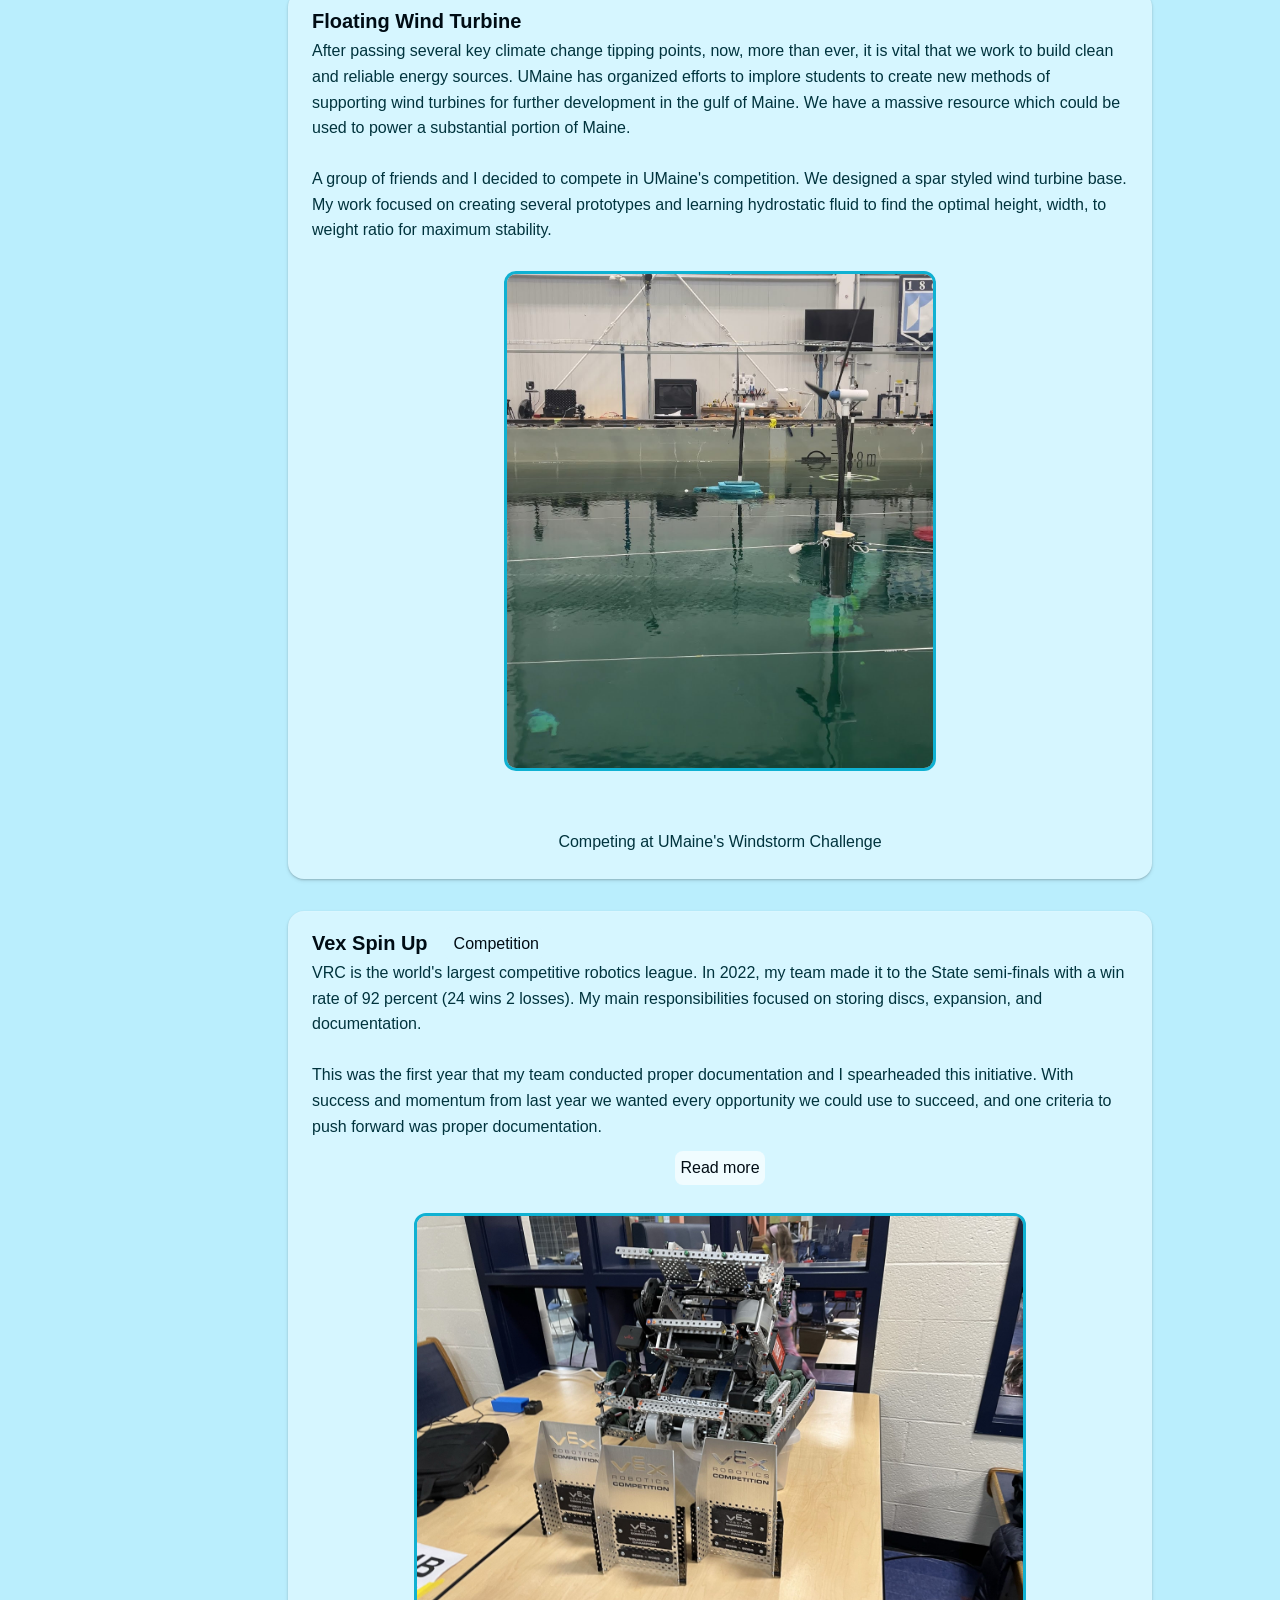
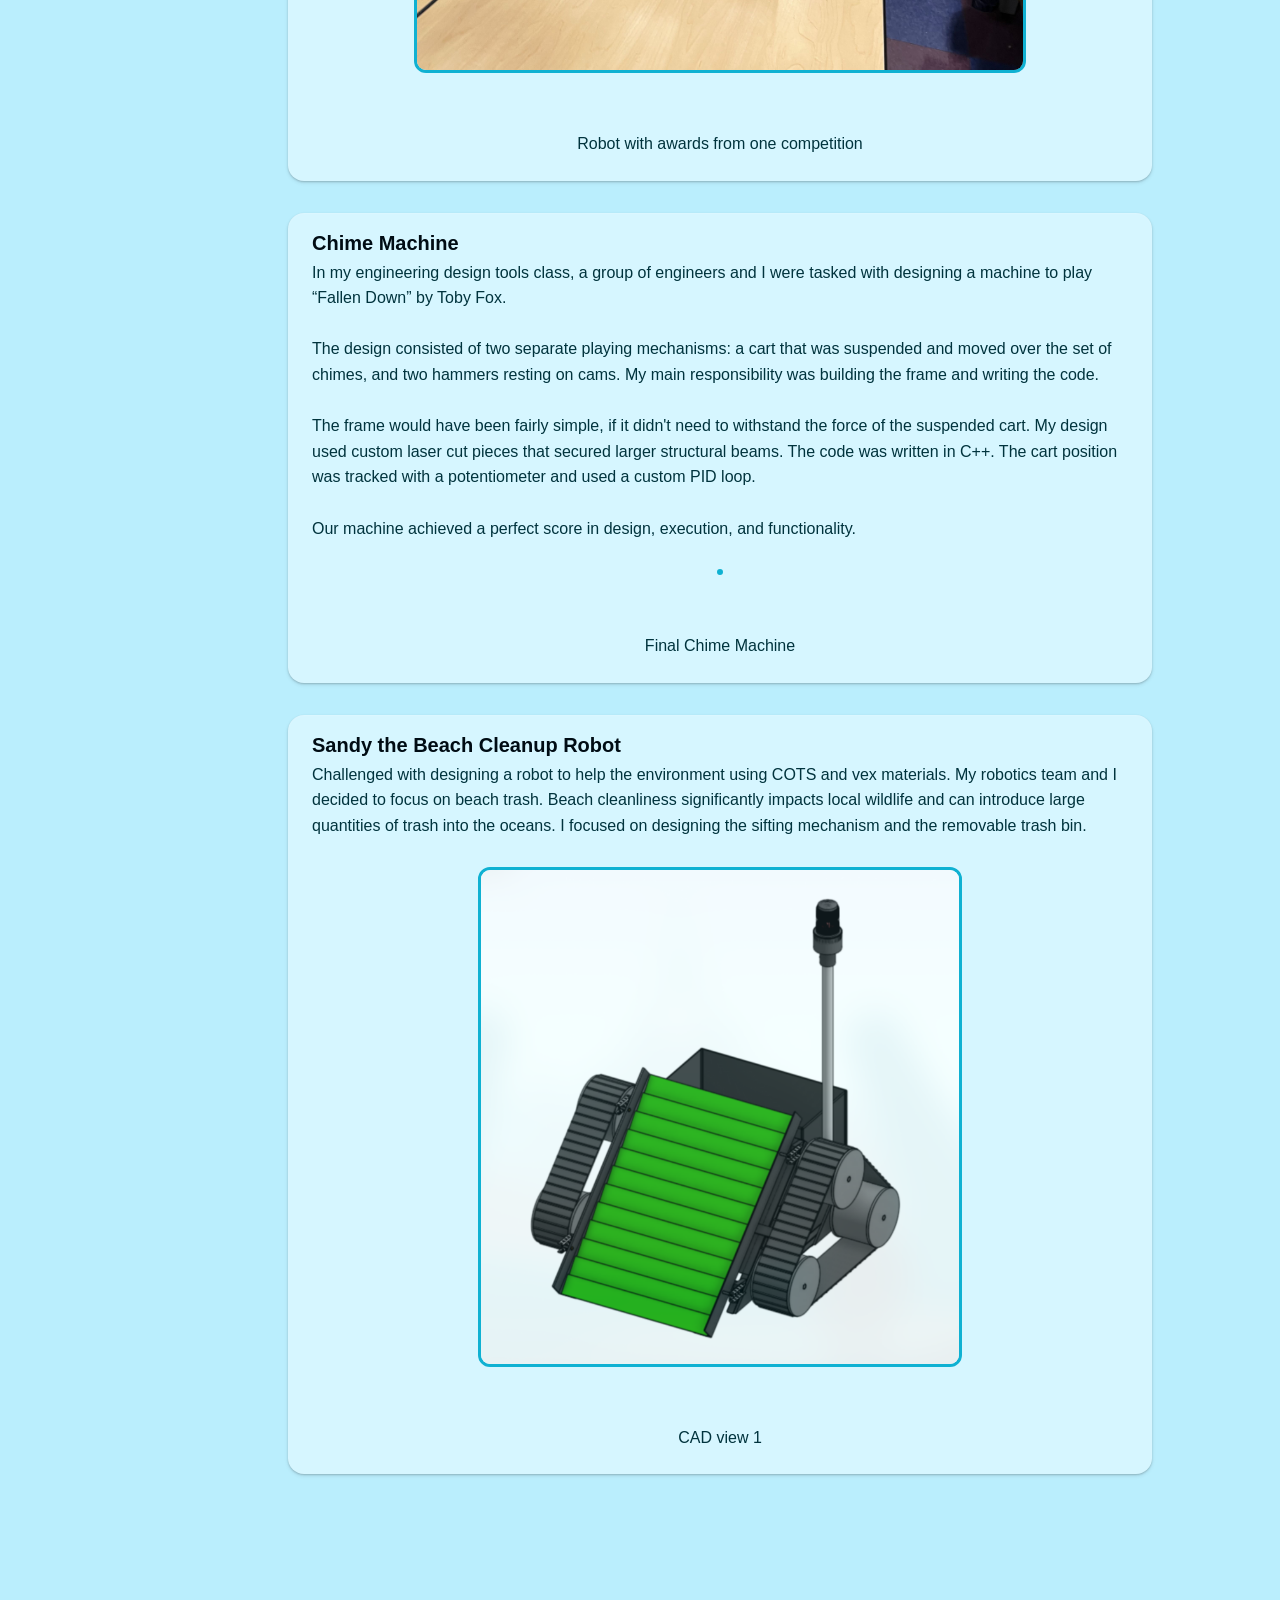
==== commit 1721bff0: "fixed about, polished projects" ====
--- a/projects/projects.html
+++ b/projects/projects.html
@@ -87,7 +87,7 @@
                             <i class="logo-icon" data-feather="github"></i>
                             <p>Github</p>
                         </a>
-                        <a href="https://rit.onshape.com/documents/d315db12e19ef341968bee84/w/e68e0609d778217c288e8294/e/e41b6d8fd1b6ef994fca696" target="_blank" class="btn nowrap section-btn onshape-icon-wrapper" >
+                        <a href="https://rit.onshape.com/documents/d315db12e19ef341968bee84/v/03e53a73487d131637ff2538/e/e84603ccf09b76294c0a28cb?showReturnToWorkspaceLink=true" target="_blank" class="btn nowrap section-btn onshape-icon-wrapper" >
                             <svg class="onshape-icon feather" xmlns="http://www.w3.org/2000/svg" data-name="Layer 1" version="1.1" viewBox="380.1 179.5 258.9 298.6" width="500px">
                                 <polygon points="558.7 208.2 508.9 179.5 380.1 253.9 380.1 320.5 431.2 350.8 431.2 282 558.7 208.2"/>
                                 <polygon points="380.1 342.4 380.1 403.4 509.6 478.1 566.3 445.5 566.3 382.9 508.9 420.3 380.1 342.4"/>
@@ -118,7 +118,7 @@
                     </div>
 
                     <div class="project-content"
-                        data-images='["../img/all-seeing-eye/new-eye.jpg", "../img/all-seeing-eye/eye-internals.jpg", "../img/all-seeing-eye/test-eye.JPG","../img/all-seeing-eye/old-eye.JPG"]'
+                        data-images='["../img/all-seeing-eye/new-eye.jpg", "../img/all-seeing-eye/eye-internals.jpg", "../img/all-seeing-eye/test-eye.jpg","../img/all-seeing-eye/old-eye.jpg"]'
                         data-captions='["All Seeing Eye prepared for Imagin RIT", "Interals of the eye", "New tentacle prototype","Old tentacle mechanism"]'>
                         
                         <button id="special" class="section-btn btn read-more-btn"><p>Read more</p></button>
@@ -169,11 +169,11 @@
                     </p>
 
                     <div class="project-content"
-                        data-images='[]'
-                        data-captions='["Terminal with fast fetch", "Hyprland Desktop"]'>
+                        data-images='["../img/cubesat/cubesat-at-imagine.jpg", "../img/cubesat/geiger-scintillating.jpg"]'
+                        data-captions='["Cubesat at Imgagine RIT", "Scintillating and Geiger Counter"]'>
 
                         <button id="special" class="section-btn btn read-more-btn"><p>Read more</p></button>
-                        <img class="img-project enlargeable" src="../img/cubesat/spex-hab-space.png" alt="" width="400px">
+                        <img class="img-project enlargeable" src="../img/cubesat/cubesat-at-imagine.jpg" alt="" width="400px">
                         <div class="nav-buttons">
                             <button class="img-nav-btn prev-btn"><i class="logo-icon" data-feather="arrow-left"></i></button>
                             <button class="img-nav-btn next-btn"><i class="logo-icon" data-feather="arrow-right"></i></button>
@@ -334,7 +334,7 @@
                     </p>
 
                     <div class="project-content"
-                        data-images='["../img/vex-spin-up/3-crown.jpg", "../img/vex-spin-up/disk.jpeg", "../img/vex-spin-up/string.jpg"]'
+                        data-images='["../img/vex-spin-up/3-crown.jpg", "../img/vex-spin-up/disk.jpg", "../img/vex-spin-up/string.jpg"]'
                         data-captions='["Robot with awards from one competition", "Robot launching disks", "Robot Launching String"]'>
 
                         <button id="special" class="section-btn btn read-more-btn"><p>Read more</p></button>
@@ -416,10 +416,10 @@
                     </p>
 
                     <div class="project-content"
-                        data-images='["../img/chime-machine/final-chime.JPG", "../img/chime-machine/frame-chime.JPG"]'
+                        data-images='["../img/chime-machine/final-chime.jpg", "../img/chime-machine/frame-chime.jpg"]'
                         data-captions='["Final Chime Machine", "Chime Machine Frame"]'>
 
-                        <img class="img-project enlargeable" src="../img/chime-machine/final-chime.JPG" alt="" width="400px">
+                        <img class="img-project enlargeable" src="../img/chime-machine/final-chime.jpg" alt="" width="400px">
                         <div class="nav-buttons">
                             <button class="img-nav-btn prev-btn"><i class="logo-icon" data-feather="arrow-left"></i></button>
                             <button class="img-nav-btn next-btn"><i class="logo-icon" data-feather="arrow-right"></i></button>
--- a/styles.css
+++ b/styles.css
@@ -14,6 +14,25 @@
 }
 
 :root {
+  --bg-dark: hsl(193 93% 86%);
+  --bg: hsl(193 100% 92%);
+  --bg-light: hsl(193 100% 97%);
+  --text: hsl(204 100% 4%);
+  --text-muted: hsl(190 100% 12%);
+  --highlight: hsl(193 100% 91%);
+  --border: hsl(189 100% 30%);
+  --border-muted: hsl(191 59% 51%);
+  --primary: hsl(190, 87%, 44%);
+  --secondary: hsl(14 68% 28%);
+
+  --shadow-s:
+  inset 0 1px 2px #ffffff30, 0 1px 2px #00000030, 0 2px 4px #00000015;
+  --shadow-m:
+    inset 0 1px 2px #ffffff50, 0 2px 4px #00000030, 0 4px 8px #00000015;
+  --transition: all 0.3s ease-in-out;
+}
+
+body.dark{
   --bg-dark: hsl(209 100% 2%);
   --bg: hsl(196, 100%, 5%);
   --bg-light: hsl(193, 94%, 13%);
@@ -24,25 +43,7 @@
   --border-muted: hsl(192 100% 8%);
   --primary: hsl(192 69% 59%);
   --secondary: hsl(14 76% 71%);
-
-  --shadow-s:
-  inset 0 1px 2px #ffffff30, 0 1px 2px #00000030, 0 2px 4px #00000015;
-  --shadow-m:
-    inset 0 1px 2px #ffffff50, 0 2px 4px #00000030, 0 4px 8px #00000015;
-  --transition: all 0.3s ease-in-out;
-}
-
-body.light {
-  --bg-dark: hsl(193 93% 86%);
-  --bg: hsl(193 100% 92%);
-  --bg-light: hsl(193 100% 97%);
-  --text: hsl(204 100% 4%);
-  --text-muted: hsl(190 100% 12%);
-  --highlight: hsl(193 100% 91%);
-  --border: hsl(189 100% 30%);
-  --border-muted: hsl(191 59% 51%);
-  --primary: hsl(190, 87%, 44%);
-  --secondary: hsl(14 68% 28%);
+  
 }
 
 /********************************************************************************\
@@ -250,34 +251,17 @@
   list-style-type: none;
 }
 
-/*Individual card customization here*/
 .card h3{
   margin-bottom: .25rem;
 }
 
-/*For resume status*/
-.status{
-  position: absolute;
-  right: 10px;
-  bottom: 6px;
-
-  font-size: small;
-
-  margin: 0px;
-  padding: 0px;
-  display: none;
-}
-
-
 /*About pop up*/
-
 /*Background container*/
 .about{
   background-color: rgba(61, 61, 61, 0.4);
   z-index: 1;
-  width: 100vw;
-  height: 100vh;
-  scroll-behavior: none;
+  width: 100%;
+  min-height: 100vh;
 
   position: absolute;
   top: 0;
@@ -285,7 +269,7 @@
 
   display: flex;
   justify-content: center;
-  align-items: center;
+  align-items: flex-start;
 
   opacity: 0;
   pointer-events: none;
@@ -298,10 +282,6 @@
   cursor: pointer;
 }
 
-body.scrollable{
-  overflow: hidden;
-}
-
 .about-content{
   background-color: var(--bg-light);
   border-radius: 15px;
@@ -311,6 +291,7 @@
 
   position: relative;
   display: flex;
+  margin: 3rem 0 23rem 0;
 }
 
 .about-content img{
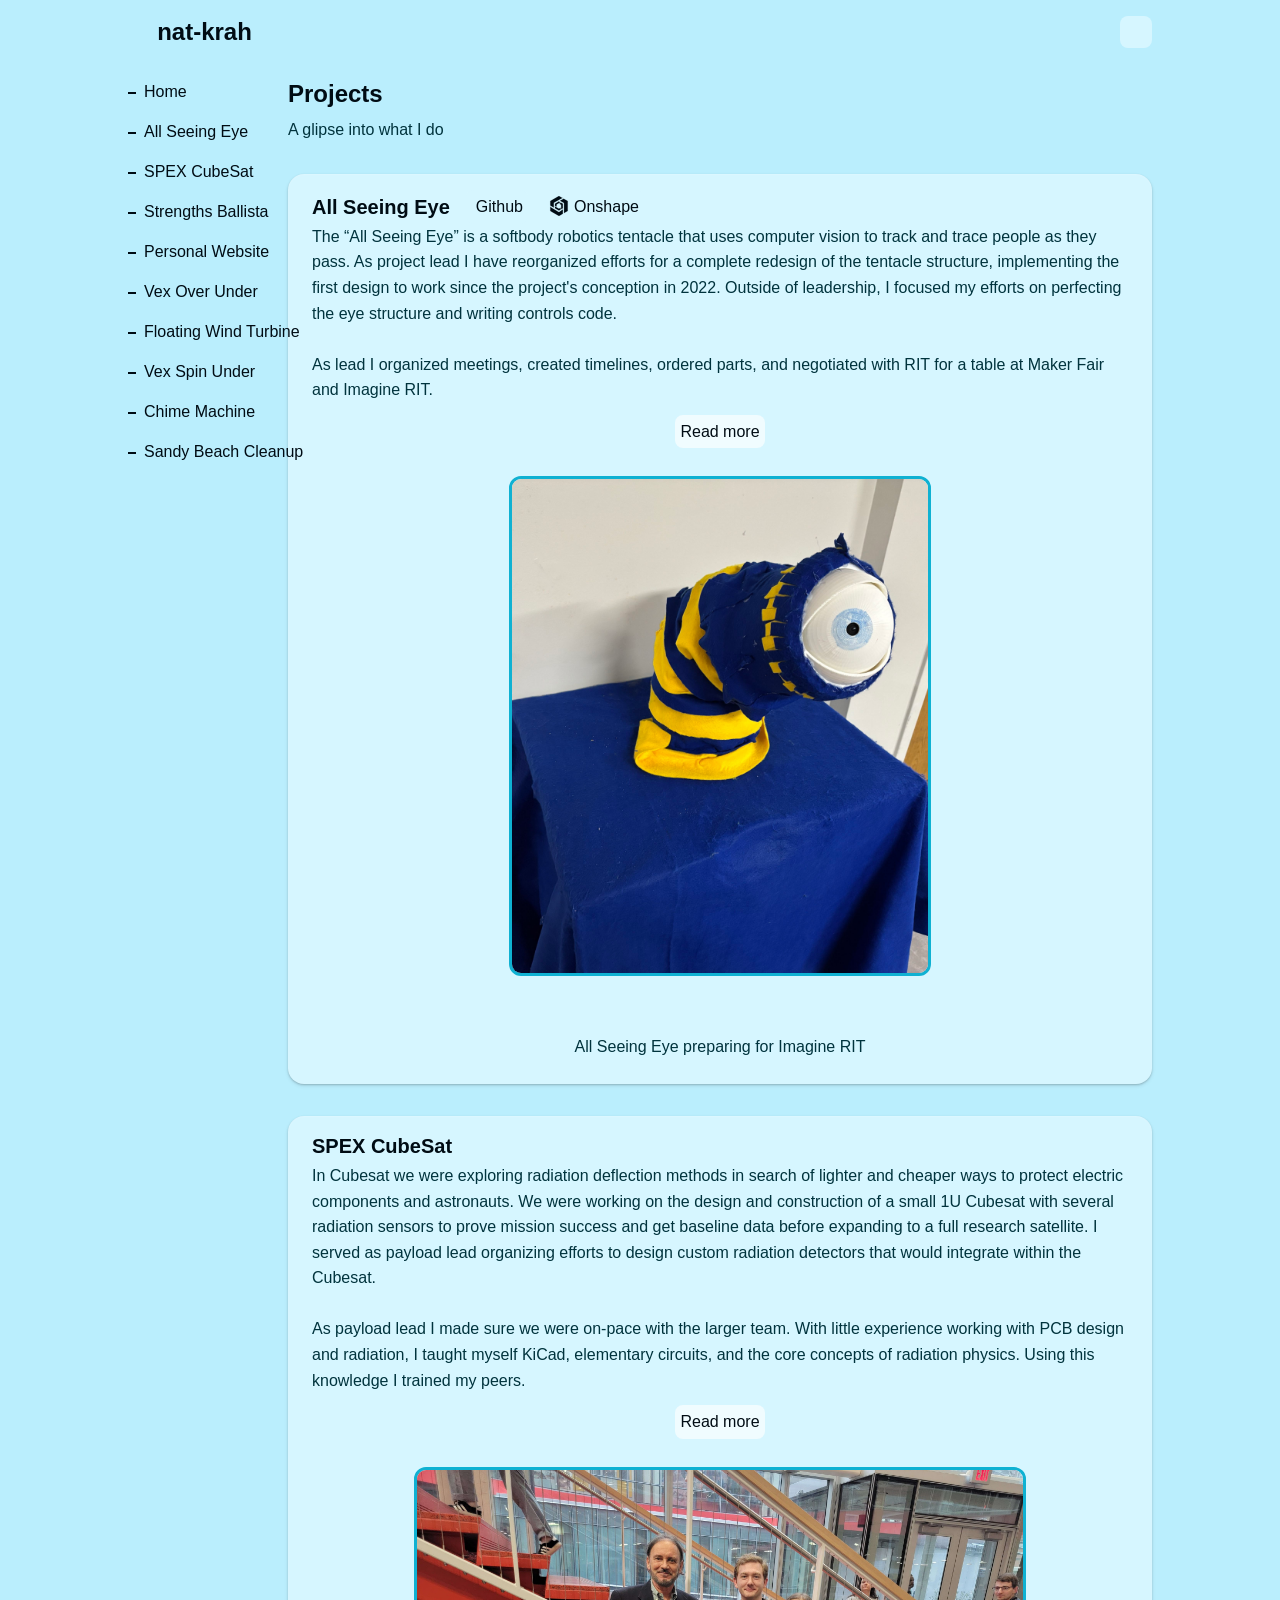
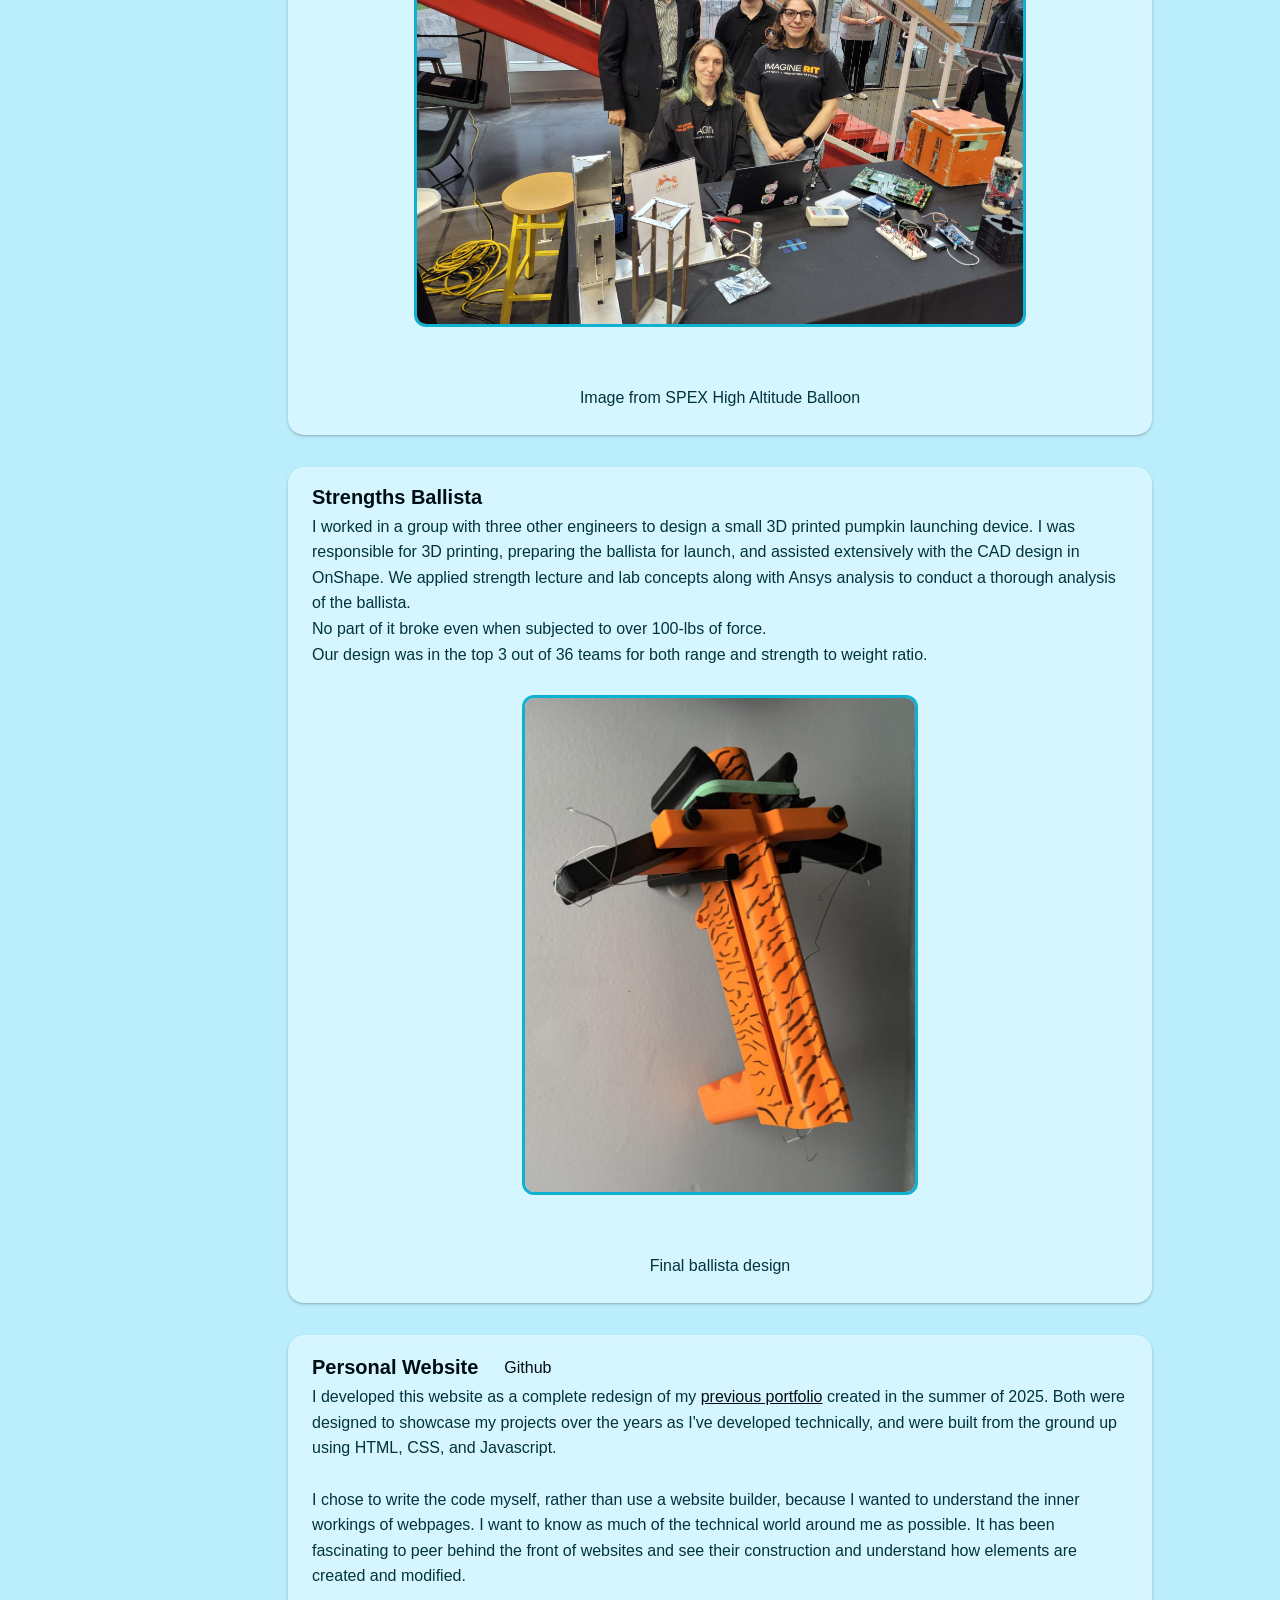
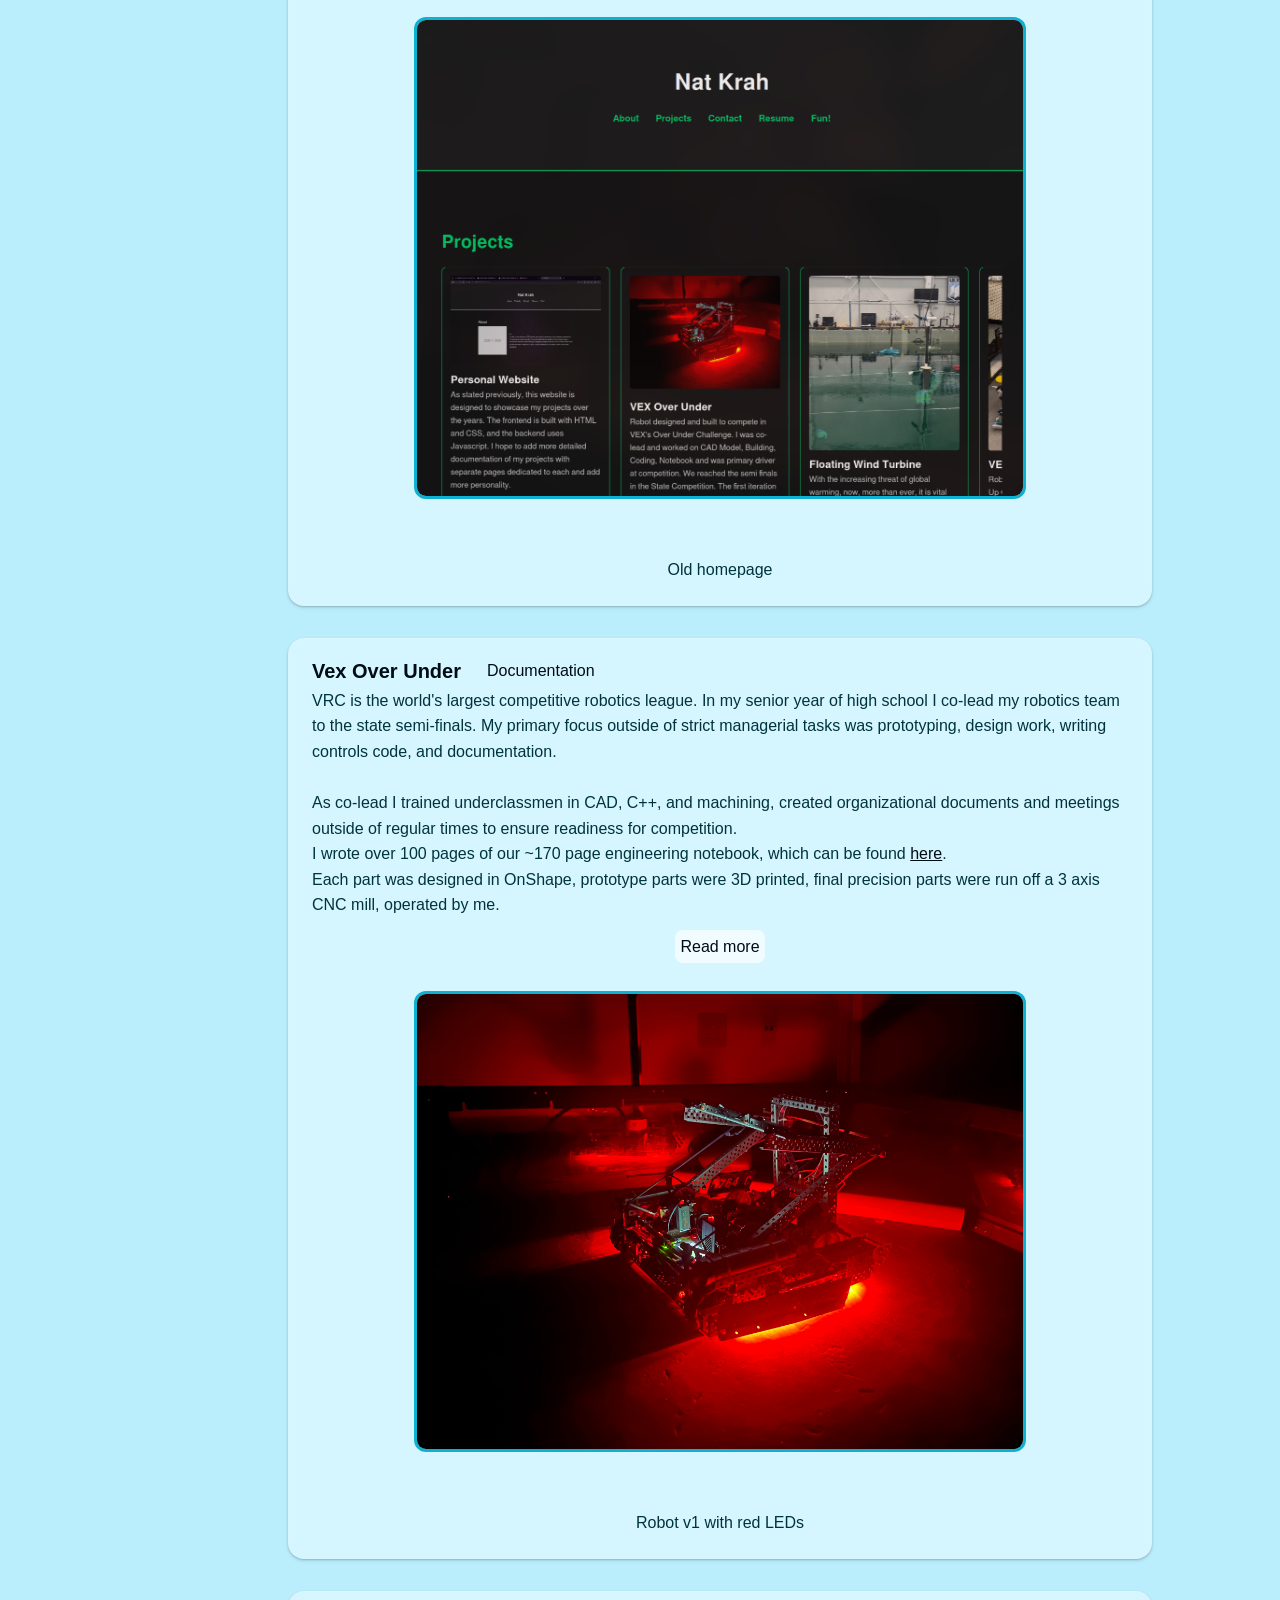
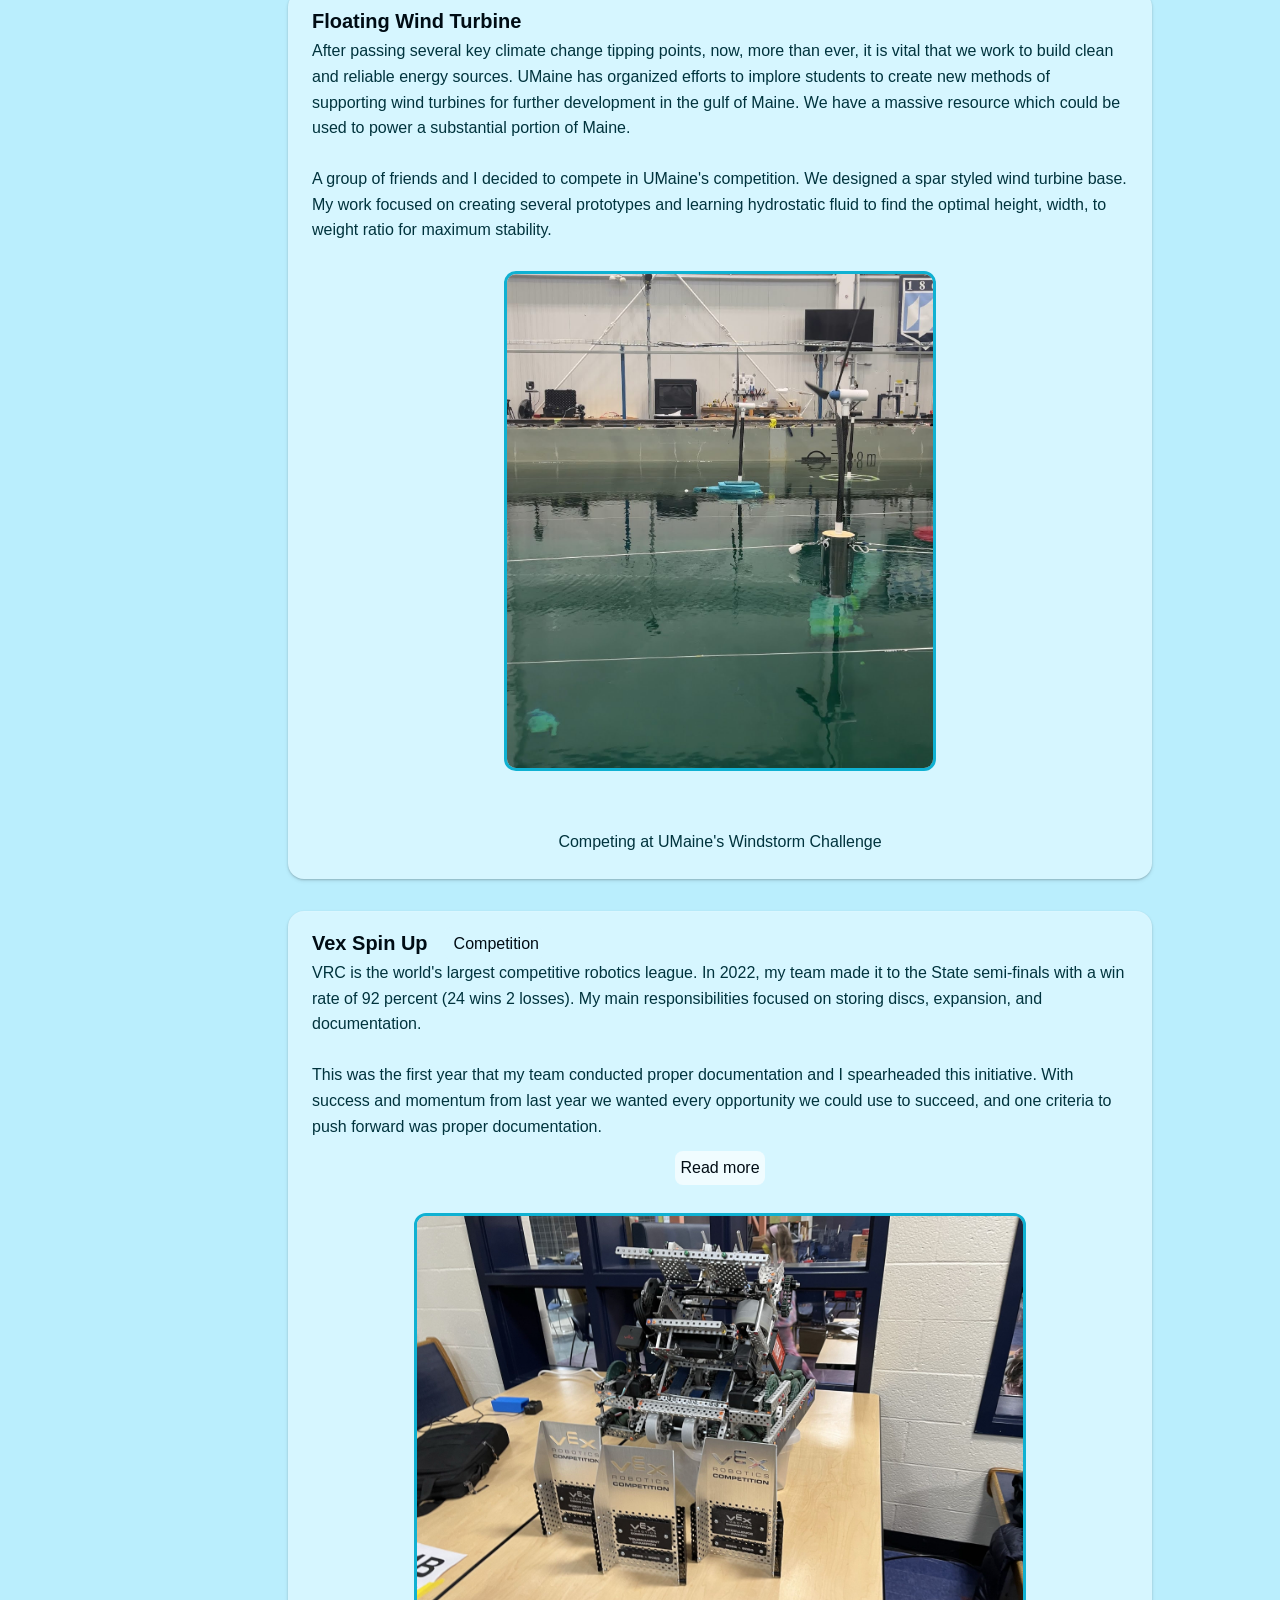
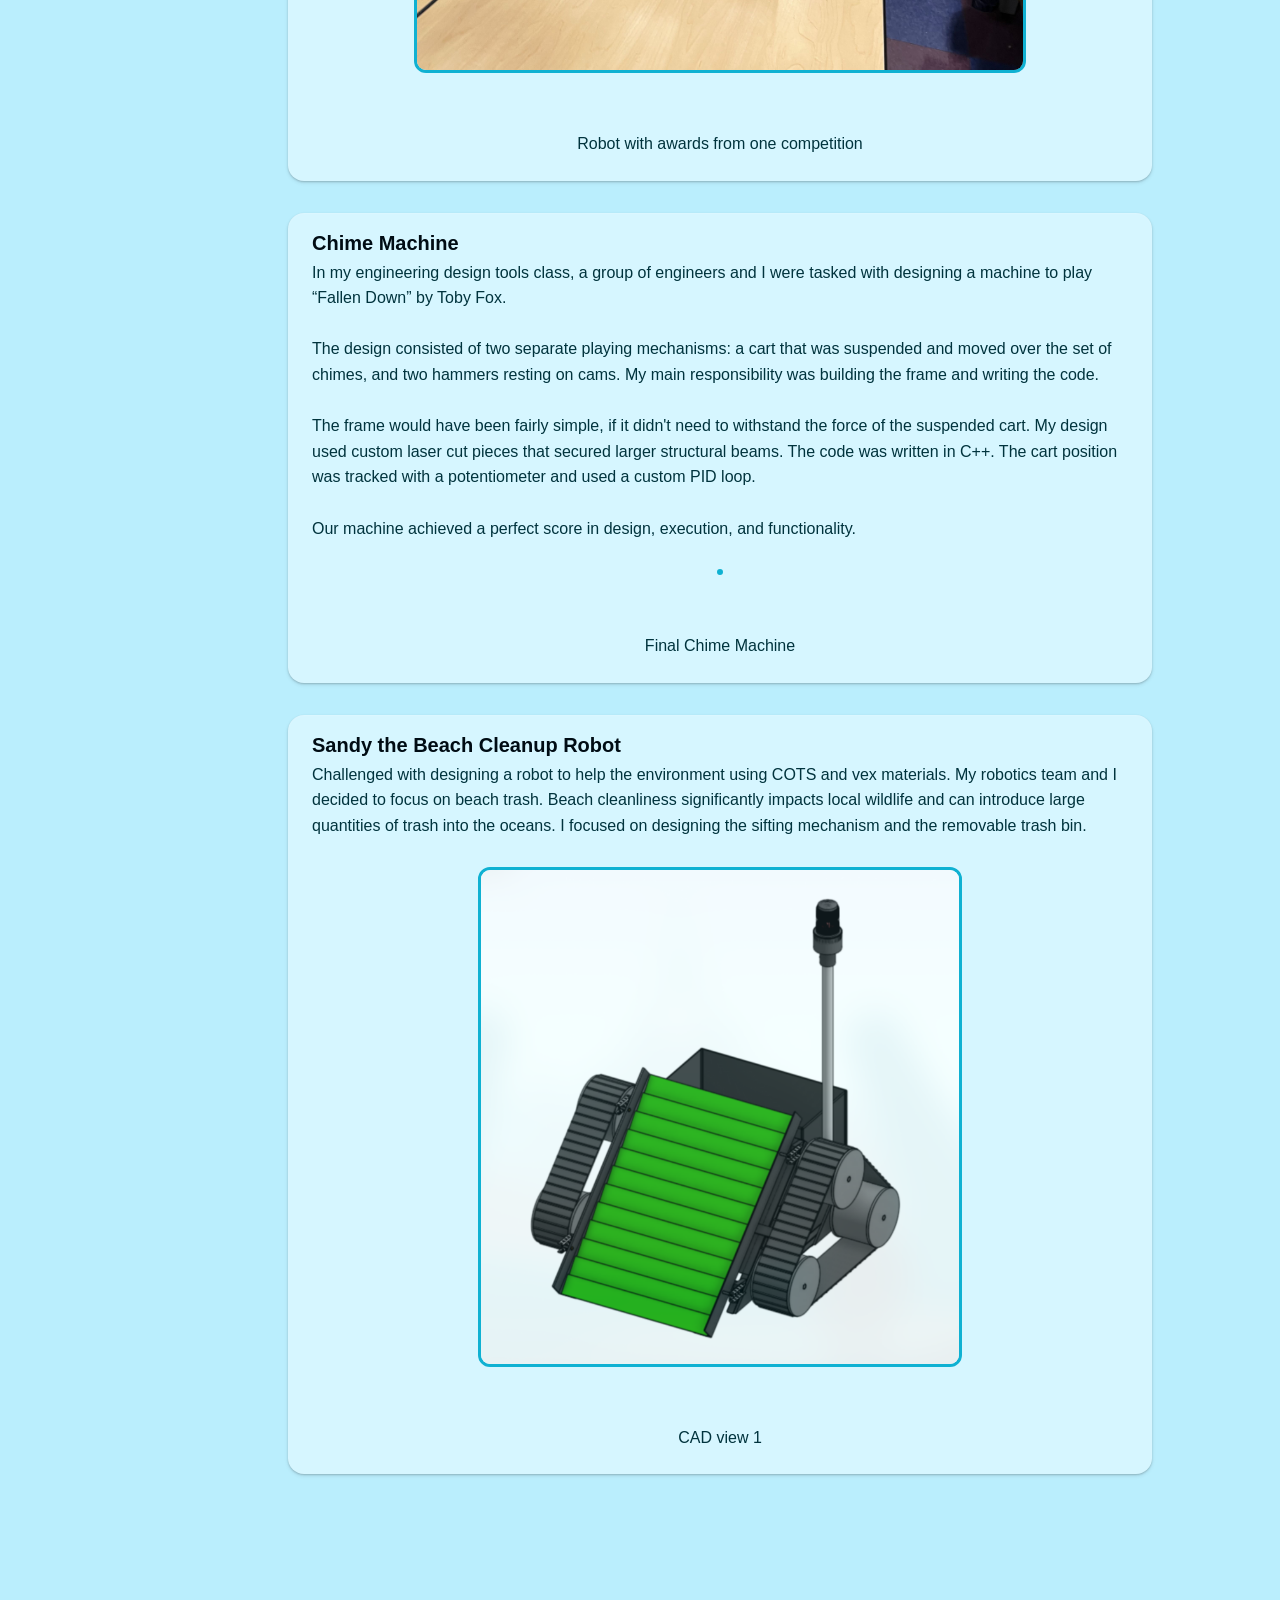
==== commit 9ea22fa8: "fix general bugs with deploy" ====
--- a/projects/projects.html
+++ b/projects/projects.html
@@ -1,22 +1,10 @@
-<!--
-Write method to sort projects
-Cronological
-Relevance
-Aplhabetical
-Sort by type of project
-
-redo images for cubesat
-
-make nave buttons on images larger for mobile
--->
-
 <!DOCTYPE html>
 <html lang="en">
 <head>
     <meta charset="UTF-8">
     <meta name="viewport" content="width=device-width, initial-scale=1.0">
 
-    <!-- keywords used when searching for website-->
+    <!-- keywords used when searching for sitesite-->
     <meta name="keywords" content="personal website">
 
     <!--Author of code-->
@@ -121,8 +109,8 @@
                         data-images='["../img/all-seeing-eye/new-eye.jpg", "../img/all-seeing-eye/eye-internals.jpg", "../img/all-seeing-eye/test-eye.jpg","../img/all-seeing-eye/old-eye.jpg"]'
                         data-captions='["All Seeing Eye prepared for Imagin RIT", "Interals of the eye", "New tentacle prototype","Old tentacle mechanism"]'>
                         
-                        <button id="special" class="section-btn btn read-more-btn"><p>Read more</p></button>
-                        <img class="img-project enlargeable" src="../img/all-seeing-eye/new-eye.jpg" alt="" width="400px">
+                        <button class="section-btn btn read-more-btn"><p>Read more</p></button>
+                        <img class="img-project enlargeable" src="../img/all-seeing-eye/new-eye.jpg" alt="" width="400">
                         <div class="nav-buttons">
                             <button class="img-nav-btn prev-btn"><i class="logo-icon" data-feather="arrow-left"></i></button>
                             <button class="img-nav-btn next-btn"><i class="logo-icon" data-feather="arrow-right"></i></button>
@@ -140,7 +128,7 @@
                         data-images='[]'
                         data-captions='[]'>
 
-                        <img class="img-project enlargeable" src="https://placehold.co/600x400" alt="" width="400px">
+                        <img class="img-project enlargeable" src="https://placehold.co/600x400" alt="" width="400">
                         <div class="nav-buttons">
                             <button class="img-nav-btn prev-btn"><i class="logo-icon" data-feather="arrow-left"></i></button>
                             <button class="img-nav-btn next-btn"><i class="logo-icon" data-feather="arrow-right"></i></button>
@@ -172,8 +160,8 @@
                         data-images='["../img/cubesat/cubesat-at-imagine.jpg", "../img/cubesat/geiger-scintillating.jpg"]'
                         data-captions='["Cubesat at Imgagine RIT", "Scintillating and Geiger Counter"]'>
 
-                        <button id="special" class="section-btn btn read-more-btn"><p>Read more</p></button>
-                        <img class="img-project enlargeable" src="../img/cubesat/cubesat-at-imagine.jpg" alt="" width="400px">
+                        <button class="section-btn btn read-more-btn"><p>Read more</p></button>
+                        <img class="img-project enlargeable" src="../img/cubesat/cubesat-at-imagine.jpg" alt="" width="400">
                         <div class="nav-buttons">
                             <button class="img-nav-btn prev-btn"><i class="logo-icon" data-feather="arrow-left"></i></button>
                             <button class="img-nav-btn next-btn"><i class="logo-icon" data-feather="arrow-right"></i></button>
@@ -199,7 +187,7 @@
                         data-images='["../img/ballista/ballista2.png", "../img/ballista/engineeringDrawing.png", "../img/ballista/ballista1.png"]'
                         data-captions='["Final ballista design", "CAD exploded view", "First iteration of the Ballista"]'>
 
-                        <img class="img-project enlargeable" src="../img/ballista/ballista2.png" alt="" width="400px">
+                        <img class="img-project enlargeable" src="../img/ballista/ballista2.png" alt="" width="400">
                         <div class="nav-buttons">
                             <button class="img-nav-btn prev-btn"><i class="logo-icon" data-feather="arrow-left"></i></button>
                             <button class="img-nav-btn next-btn"><i class="logo-icon" data-feather="arrow-right"></i></button>
@@ -218,7 +206,7 @@
                     </div>
 
                     <p>
-                        I developed this website as a complete redesign of my <a href="https://nat-krah.com" target="_blank" class="in-text-link">previous portfolio</a> created in the summer of 2025. 
+                        I developed this website as a complete redesign of my <a href="https://old.nat-krah.com/" target="_blank" class="in-text-link">previous portfolio</a> created in the summer of 2025. 
                         Both were designed to showcase my projects over the years as I&#39;ve developed technically, and were built from the ground up using HTML, CSS, and Javascript. 
                         <br><br>
                         I chose to write the code myself, rather than use a website builder, because I wanted to understand the inner workings of webpages. 
@@ -230,7 +218,7 @@
                         data-images='["../img/website-images/previous.png", "../img/website-images/code.png"]'
                         data-captions='["Old homepage", "Website code"]'>
 
-                        <img class="img-project enlargeable" src="../img/website-images/previous.png" alt="" width="400px">
+                        <img class="img-project enlargeable" src="../img/website-images/previous.png" alt="" width="400">
                         <div class="nav-buttons">
                             <button class="img-nav-btn prev-btn"><i class="logo-icon" data-feather="arrow-left"></i></button>
                             <button class="img-nav-btn next-btn"><i class="logo-icon" data-feather="arrow-right"></i></button>
@@ -274,8 +262,8 @@
                         data-images='["../img/vex-over-under/v1-red-leds.jpg", "../img/vex-over-under/v1-folded.png", "../img/vex-over-under/v2-blue-leds.jpg"]'
                         data-captions='["Robot v1 with red LEDs", "Robot v1 folded", "Robot v2, ready for autonomous mode"]'>
 
-                        <button id="special" class="section-btn btn read-more-btn"><p>Read more</p></button>
-                        <img class="img-project enlargeable" src="../img/vex-over-under/v1-red-leds.jpg" alt="" width="400px">
+                        <button class="section-btn btn read-more-btn"><p>Read more</p></button>
+                        <img class="img-project enlargeable" src="../img/vex-over-under/v1-red-leds.jpg" alt="" width="400">
                         <div class="nav-buttons">
                             <button class="img-nav-btn prev-btn"><i class="logo-icon" data-feather="arrow-left"></i></button>
                             <button class="img-nav-btn next-btn"><i class="logo-icon" data-feather="arrow-right"></i></button>
@@ -299,7 +287,7 @@
                         data-images='["../img/wind-turbine/windstorm.jpg", "../img/wind-turbine/prototype.jpg", "../img/wind-turbine/base-in-car.jpg"]'
                         data-captions='["Competing at UMaine&#39;s Windstorm Challenge", "Wind turbine base prototype", "Getting ready for competition!"]'>
 
-                        <img class="img-project enlargeable" src="../img/wind-turbine/windstorm.jpg" alt="" width="400px">
+                        <img class="img-project enlargeable" src="../img/wind-turbine/windstorm.jpg" alt="" width="400">
                         <div class="nav-buttons">
                             <button class="img-nav-btn prev-btn"><i class="logo-icon" data-feather="arrow-left"></i></button>
                             <button class="img-nav-btn next-btn"><i class="logo-icon" data-feather="arrow-right"></i></button>
@@ -337,8 +325,8 @@
                         data-images='["../img/vex-spin-up/3-crown.jpg", "../img/vex-spin-up/disk.jpg", "../img/vex-spin-up/string.jpg"]'
                         data-captions='["Robot with awards from one competition", "Robot launching disks", "Robot Launching String"]'>
 
-                        <button id="special" class="section-btn btn read-more-btn"><p>Read more</p></button>
-                        <img class="img-project enlargeable" src="../img/vex-spin-up/3-crown.jpg" alt="" width="400px">
+                        <button class="section-btn btn read-more-btn"><p>Read more</p></button>
+                        <img class="img-project enlargeable" src="../img/vex-spin-up/3-crown.jpg" alt="" width="400">
                         <div class="nav-buttons">
                             <button class="img-nav-btn prev-btn"><i class="logo-icon" data-feather="arrow-left"></i></button>
                             <button class="img-nav-btn next-btn"><i class="logo-icon" data-feather="arrow-right"></i></button>
@@ -365,7 +353,7 @@
                         data-images='["../img/snake/intro-sequence.png", "../img/snake/gameplay.png"]'
                         data-captions='["Snake game intro Sequence", "Snake Gameplay"]'>
 
-                        <img class="img-project enlargeable" src="../img/snake/intro-sequence.png" alt="" width="400px">
+                        <img class="img-project enlargeable" src="../img/snake/intro-sequence.png" alt="" width="400">
                         <div class="nav-buttons">
                             <button class="img-nav-btn prev-btn"><i class="logo-icon" data-feather="arrow-left"></i></button>
                             <button class="img-nav-btn next-btn"><i class="logo-icon" data-feather="arrow-right"></i></button>
@@ -391,7 +379,7 @@
                         data-images='["../img/lunar-lander/playing.png", "../img/lunar-lander/landed.png"]'
                         data-captions='["Lunar Lander Gameplay", "Lunar Lander Landed"]'>
 
-                        <img class="img-project enlargeable" src="../img/lunar-lander/playing.png" alt="" width="400px">
+                        <img class="img-project enlargeable" src="../img/lunar-lander/playing.png" alt="" width="400">
                         <div class="nav-buttons">
                             <button class="img-nav-btn prev-btn"><i class="logo-icon" data-feather="arrow-left"></i></button>
                             <button class="img-nav-btn next-btn"><i class="logo-icon" data-feather="arrow-right"></i></button>
@@ -419,7 +407,7 @@
                         data-images='["../img/chime-machine/final-chime.jpg", "../img/chime-machine/frame-chime.jpg"]'
                         data-captions='["Final Chime Machine", "Chime Machine Frame"]'>
 
-                        <img class="img-project enlargeable" src="../img/chime-machine/final-chime.jpg" alt="" width="400px">
+                        <img class="img-project enlargeable" src="../img/chime-machine/final-chime.jpg" alt="" width="400">
                         <div class="nav-buttons">
                             <button class="img-nav-btn prev-btn"><i class="logo-icon" data-feather="arrow-left"></i></button>
                             <button class="img-nav-btn next-btn"><i class="logo-icon" data-feather="arrow-right"></i></button>
@@ -441,7 +429,7 @@
                         data-images='["../img/sandy/fronISO.png","../img/sandy/backISO.png"]'
                         data-captions='["CAD view 1", "CAD view 2"]'>
 
-                        <img class="img-project enlargeable" src="../img/sandy/fronISO.png" alt="" width="400px">
+                        <img class="img-project enlargeable" src="../img/sandy/fronISO.png" alt="" width="400">
                         <div class="nav-buttons">
                             <button class="img-nav-btn prev-btn"><i class="logo-icon" data-feather="arrow-left"></i></button>
                             <button class="img-nav-btn next-btn"><i class="logo-icon" data-feather="arrow-right"></i></button>
--- a/styles.css
+++ b/styles.css
@@ -102,6 +102,7 @@
   border: none;
   border-radius: 8px;
   color: var(--text);
+  font: var(--p);
 
   background-color: var(--bg);
   stroke: var(--text);
@@ -162,7 +163,7 @@
   display: flex;
   flex-direction: column;
   align-items: stretch;
-  gap: 10rem; /*have this more dynamic*/
+  gap: 12vw;
 
   min-height: 95vh;
   max-width: min(90vw, 1200px);
@@ -194,7 +195,6 @@
   align-items: center;
   justify-content: center;
 
-  background-color: none;
   border: none;
   background-color: rgb(0,0,0,0);
   stroke: var(--text);
@@ -342,13 +342,10 @@
   display: flex;
   flex-direction: row;
   flex-wrap: wrap;
-  justify-content: space-between;
+  justify-content: space-evenly;
   align-items: center;
   align-content: center;
-
-  margin: auto auto 5rem auto; /*might need to reduce bottom margin*/
-  width: min(90vw, 400px);
-
+  width: fill;
   list-style-type: none;
 }
 
--- a/projects/project-styles.css
+++ b/projects/project-styles.css
@@ -29,7 +29,6 @@
     position: absolute;
     top: 0;
     right: 1rem;
-    height: stretch;
     min-height: 100vh;
 
     pointer-events: none;
@@ -211,6 +210,12 @@
     fill: inherit;
 }
 
+@media (max-width: 600px){
+    .section-info p{
+        display: none;
+    }
+}
+
 
 /*Info under text*/
 .project-content{
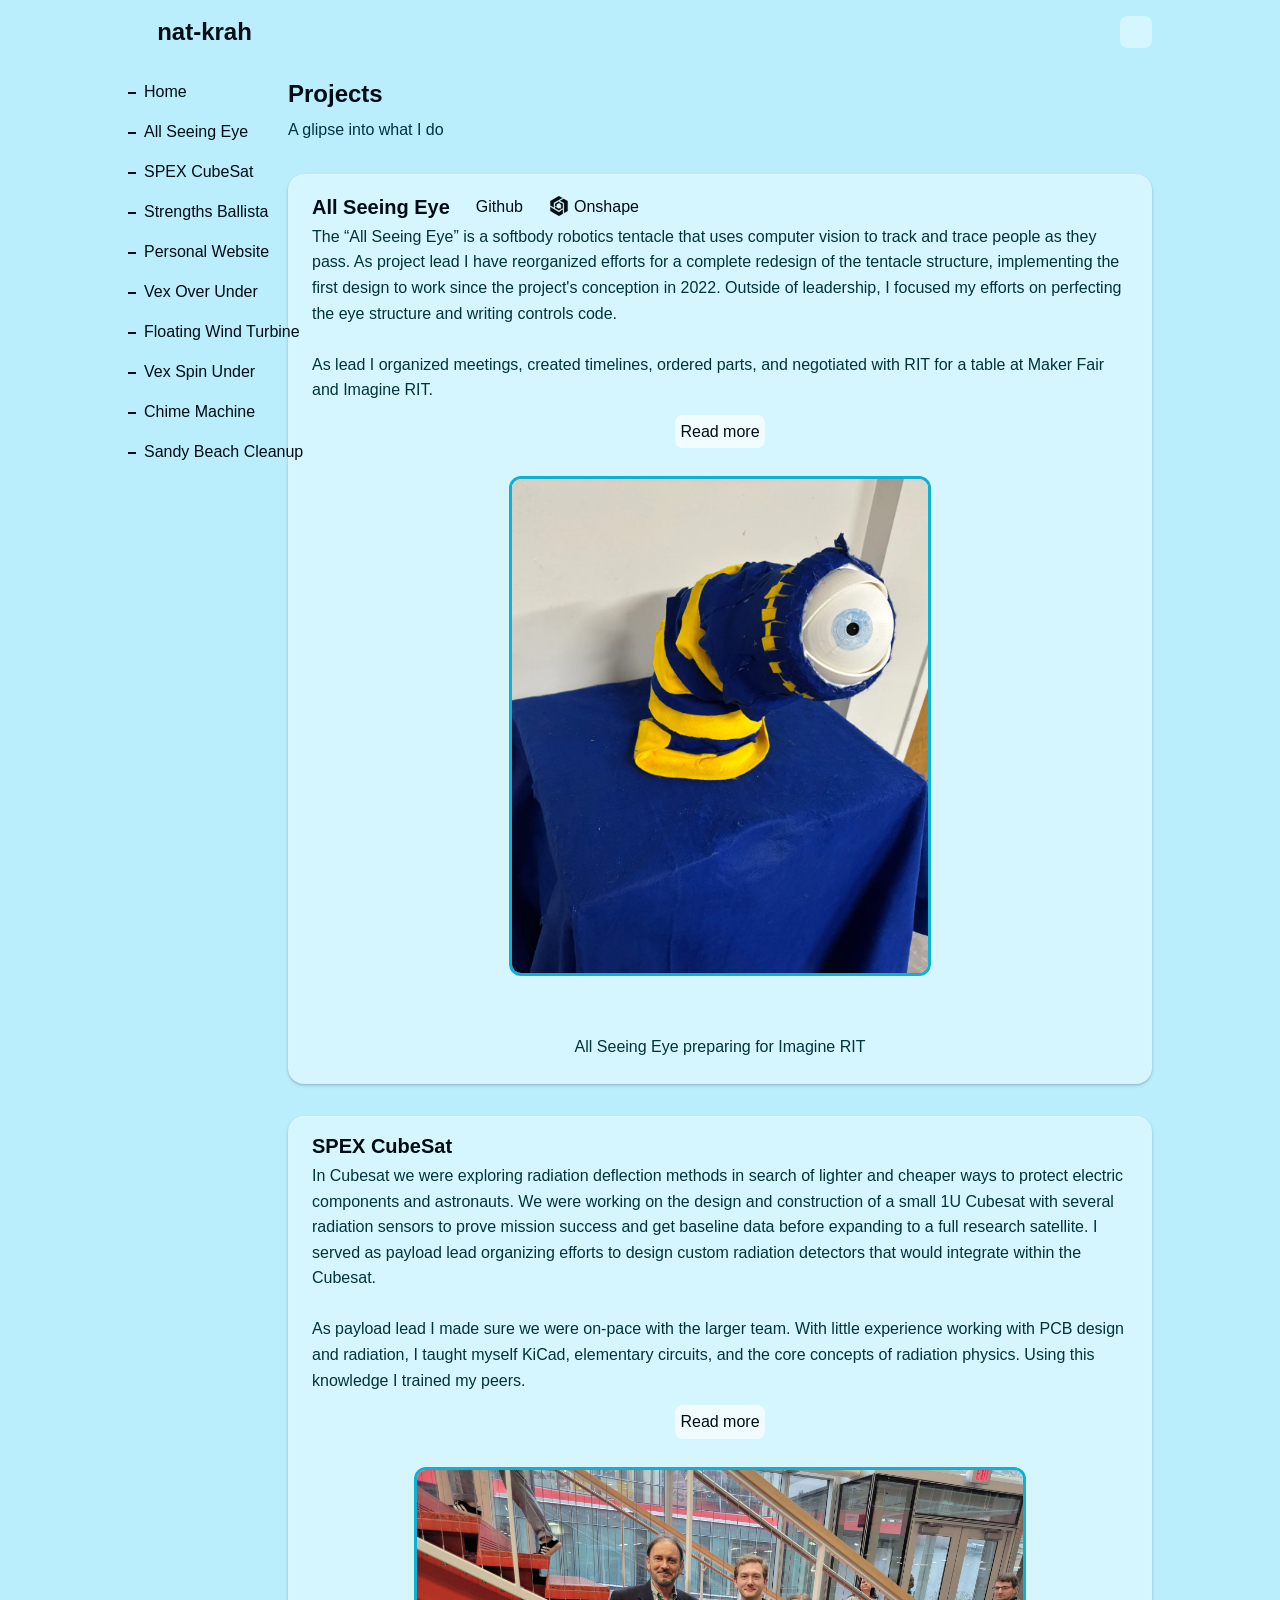
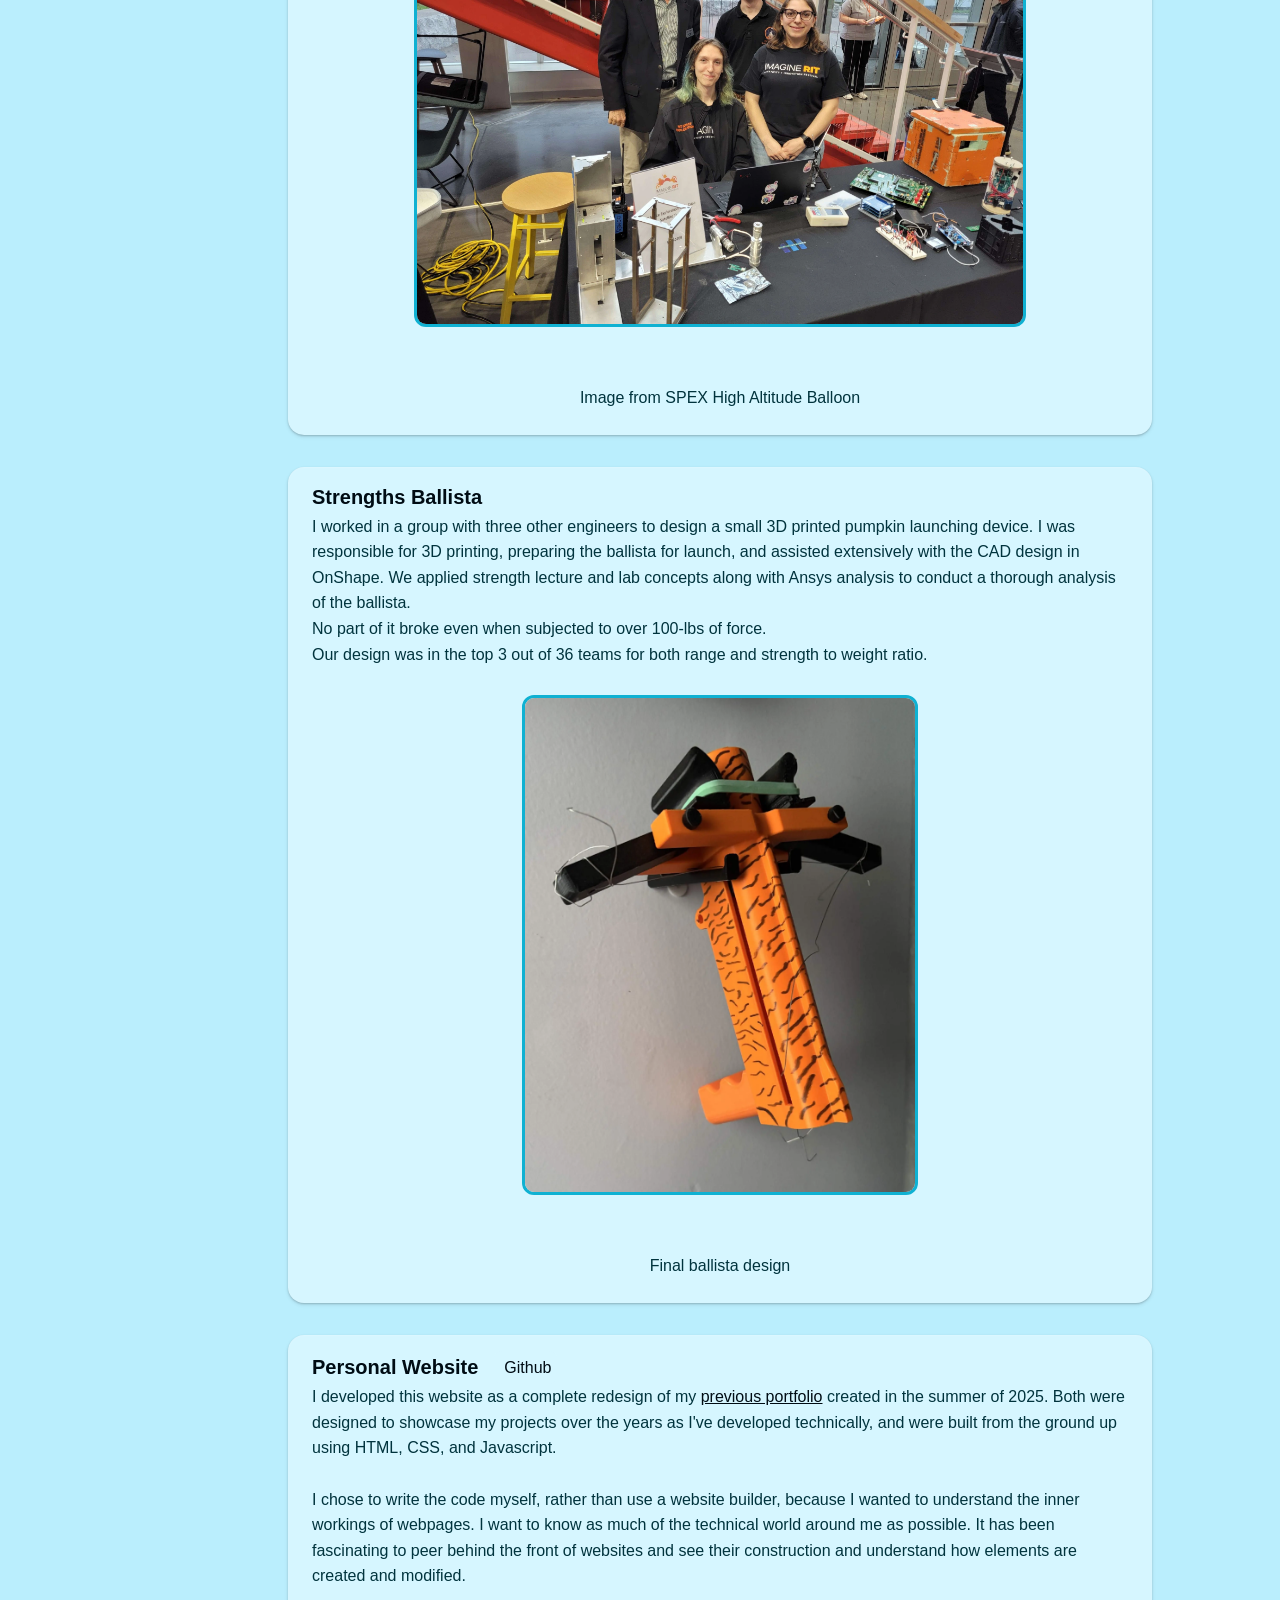
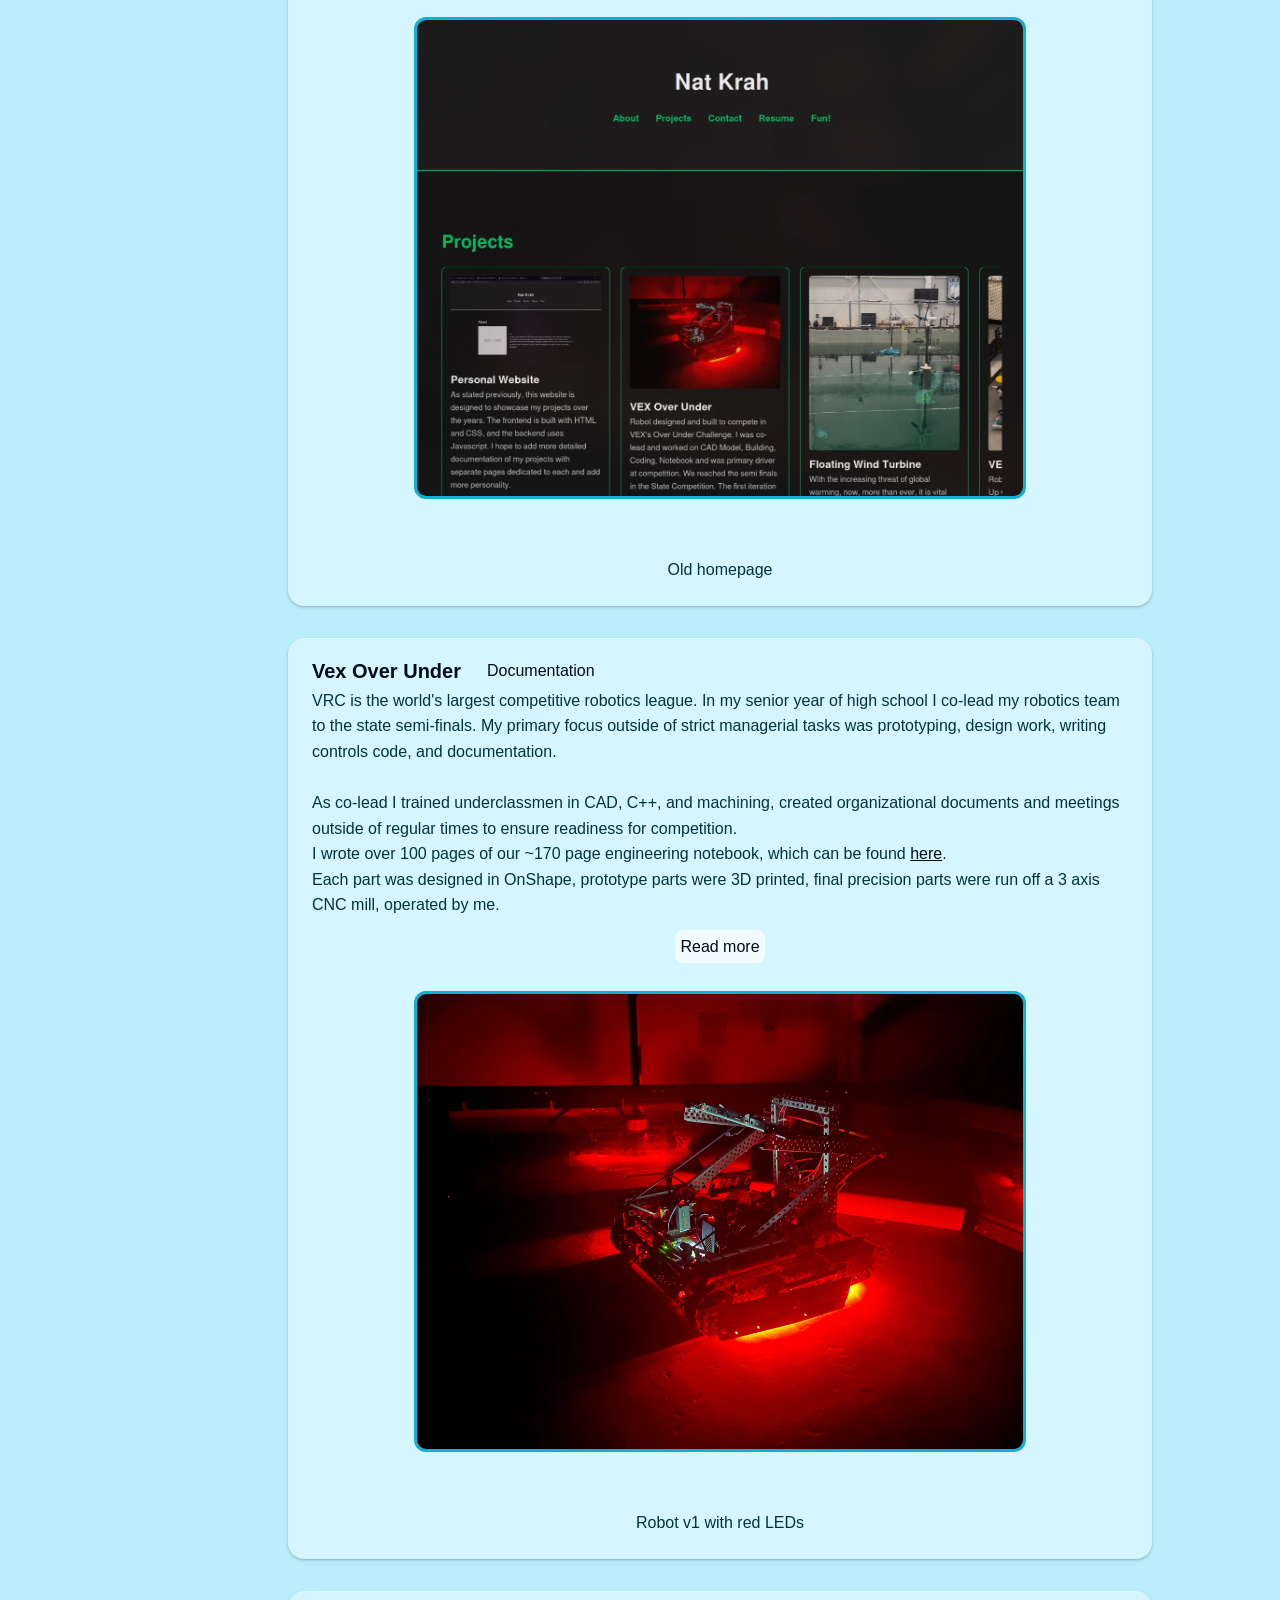
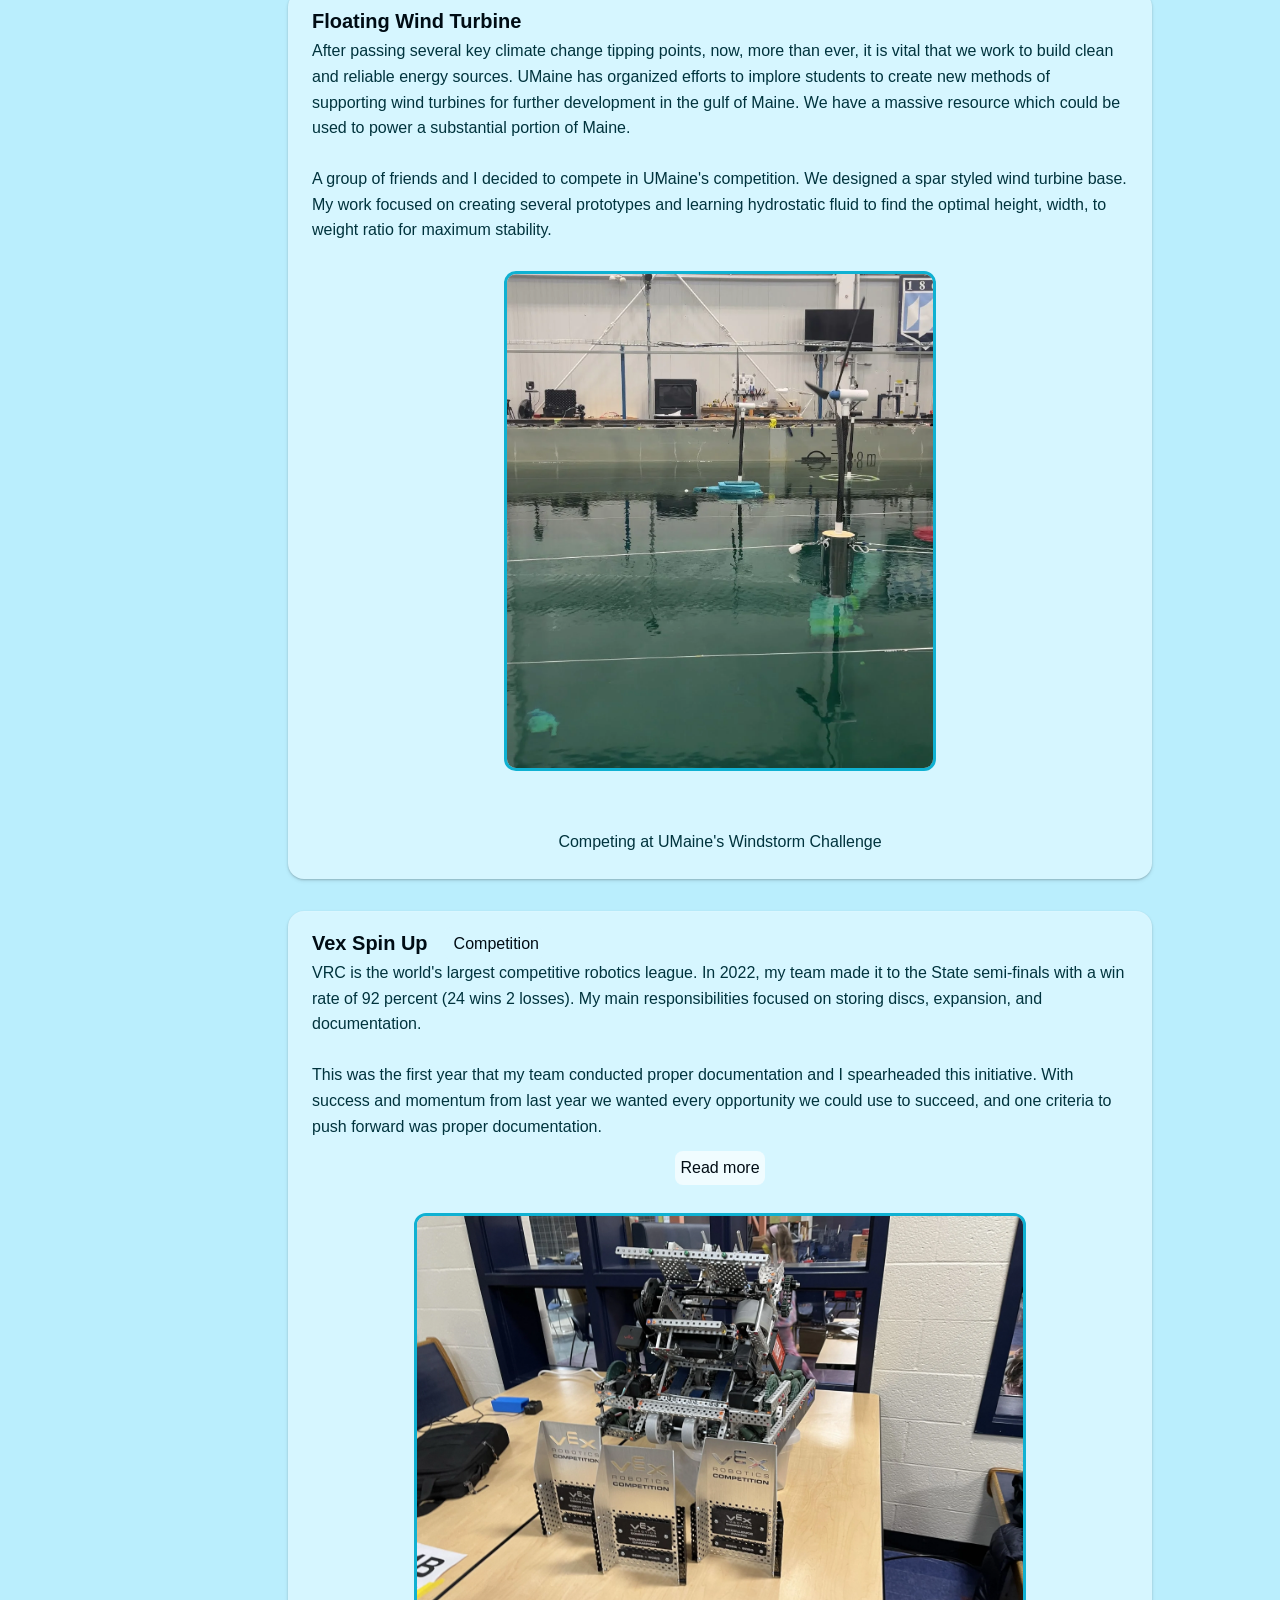
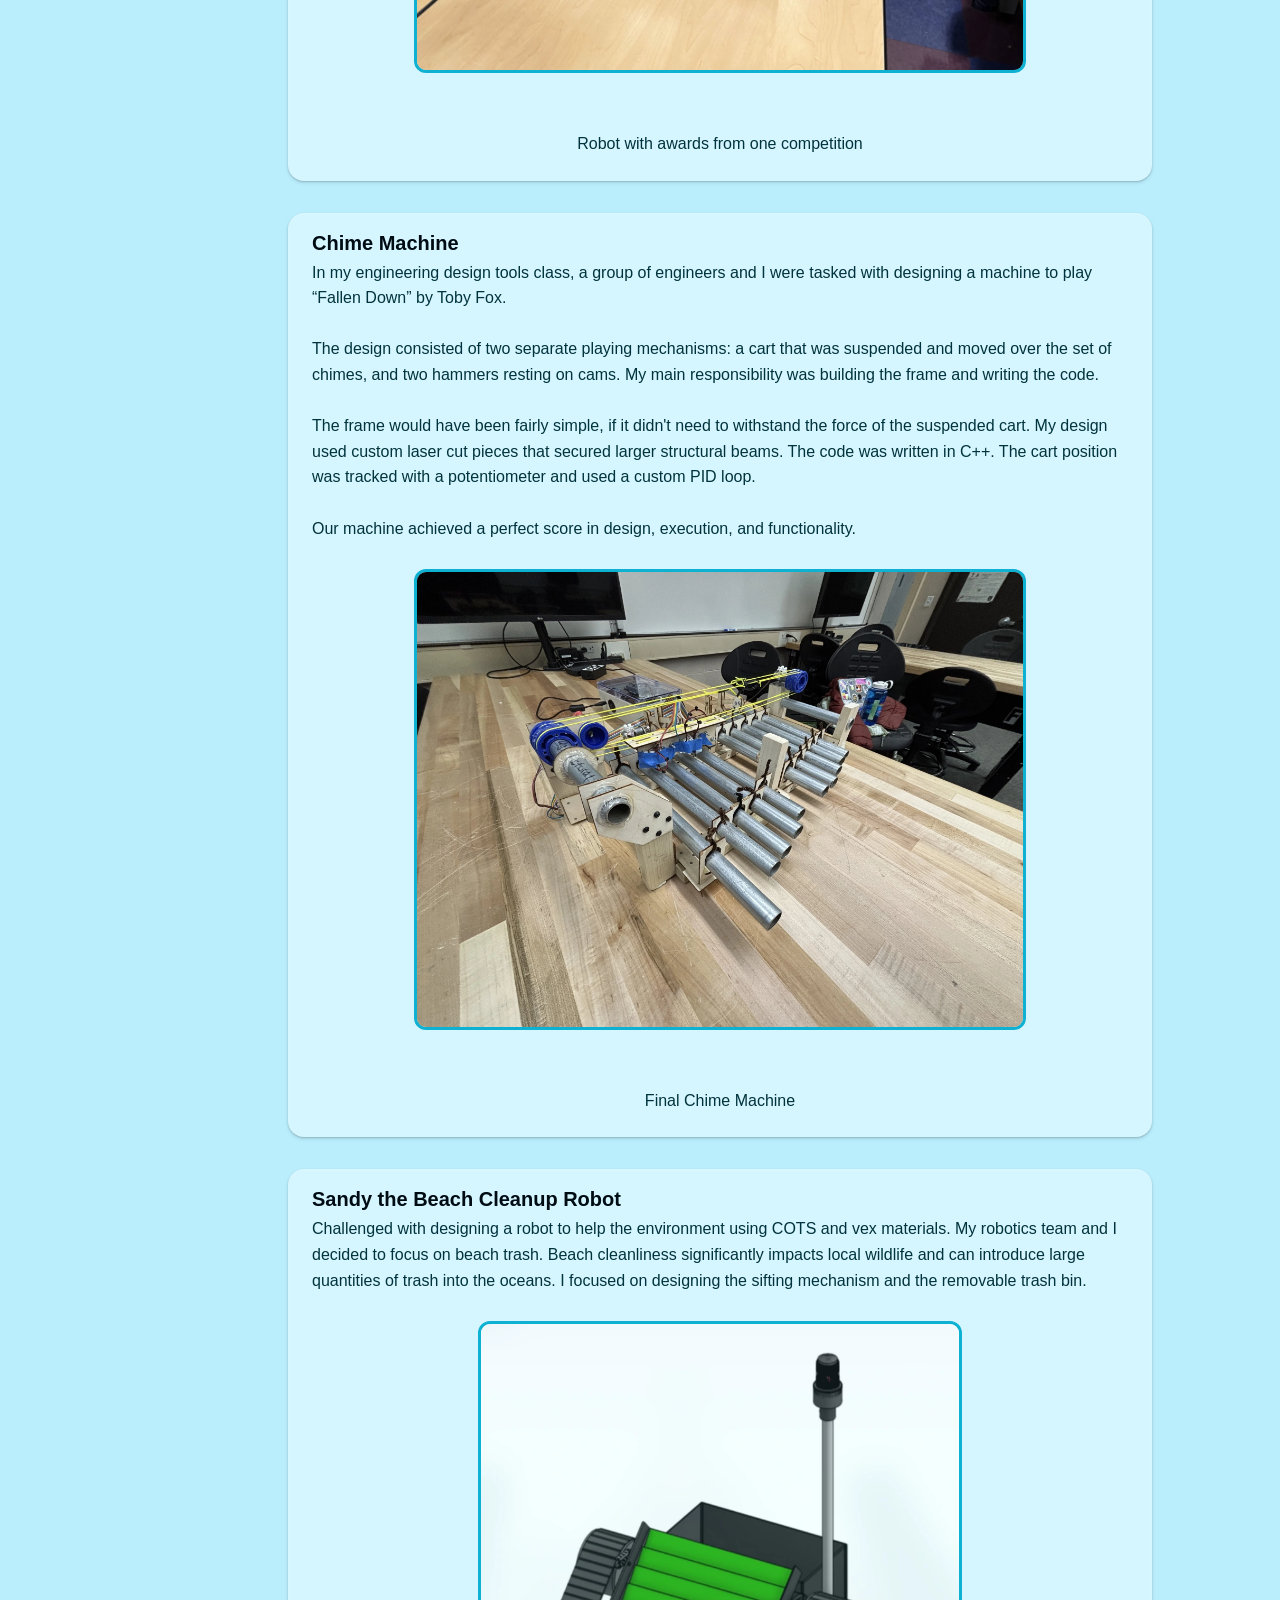
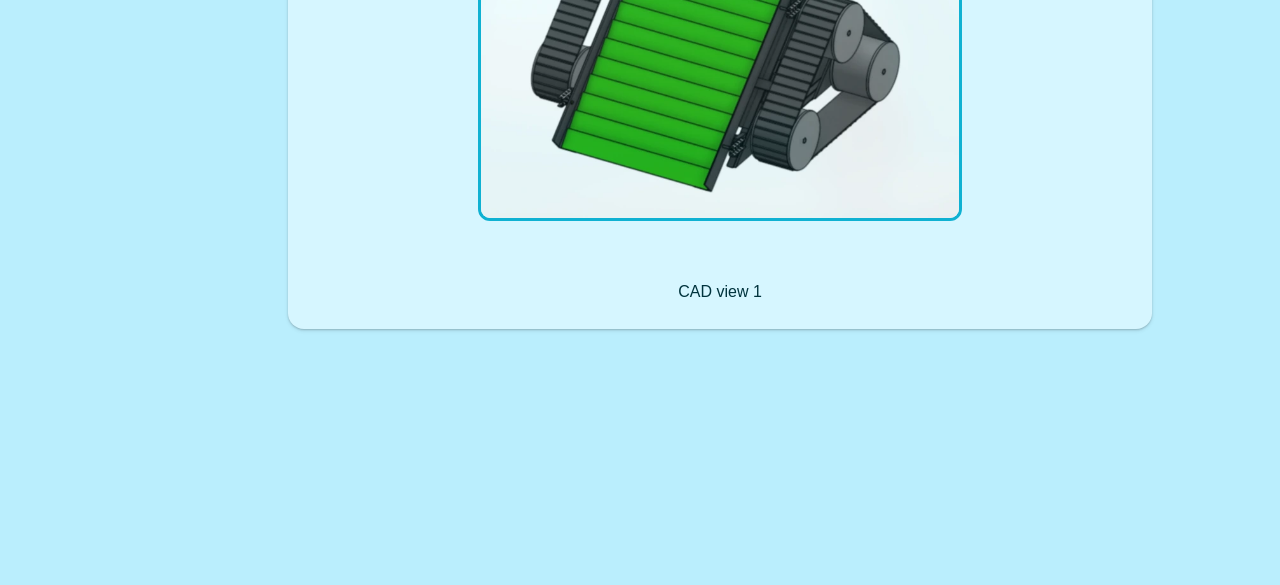
==== commit 61262eed: "Relaced images w/ webp" ====
--- a/projects/projects.html
+++ b/projects/projects.html
@@ -106,11 +106,11 @@
                     </div>
 
                     <div class="project-content"
-                        data-images='["../img/all-seeing-eye/new-eye.jpg", "../img/all-seeing-eye/eye-internals.jpg", "../img/all-seeing-eye/test-eye.jpg","../img/all-seeing-eye/old-eye.jpg"]'
+                        data-images='["../img/all-seeing-eye/new-eye.webp", "../img/all-seeing-eye/eye-internals.webp", "../img/all-seeing-eye/test-eye.webp","../img/all-seeing-eye/old-eye.webp"]'
                         data-captions='["All Seeing Eye prepared for Imagin RIT", "Interals of the eye", "New tentacle prototype","Old tentacle mechanism"]'>
                         
                         <button class="section-btn btn read-more-btn"><p>Read more</p></button>
-                        <img class="img-project enlargeable" src="../img/all-seeing-eye/new-eye.jpg" alt="" width="400">
+                        <img class="img-project enlargeable" src="../img/all-seeing-eye/new-eye.webp" alt="" width="400">
                         <div class="nav-buttons">
                             <button class="img-nav-btn prev-btn"><i class="logo-icon" data-feather="arrow-left"></i></button>
                             <button class="img-nav-btn next-btn"><i class="logo-icon" data-feather="arrow-right"></i></button>
@@ -157,11 +157,11 @@
                     </p>
 
                     <div class="project-content"
-                        data-images='["../img/cubesat/cubesat-at-imagine.jpg", "../img/cubesat/geiger-scintillating.jpg"]'
+                        data-images='["../img/cubesat/cubesat-at-imagine.webp", "../img/cubesat/geiger-scintillating.webp"]'
                         data-captions='["Cubesat at Imgagine RIT", "Scintillating and Geiger Counter"]'>
 
                         <button class="section-btn btn read-more-btn"><p>Read more</p></button>
-                        <img class="img-project enlargeable" src="../img/cubesat/cubesat-at-imagine.jpg" alt="" width="400">
+                        <img class="img-project enlargeable" src="../img/cubesat/cubesat-at-imagine.webp" alt="" width="400">
                         <div class="nav-buttons">
                             <button class="img-nav-btn prev-btn"><i class="logo-icon" data-feather="arrow-left"></i></button>
                             <button class="img-nav-btn next-btn"><i class="logo-icon" data-feather="arrow-right"></i></button>
@@ -184,10 +184,10 @@
                     </p>
 
                     <div class="project-content"
-                        data-images='["../img/ballista/ballista2.png", "../img/ballista/engineeringDrawing.png", "../img/ballista/ballista1.png"]'
+                        data-images='["../img/ballista/ballista2.webp", "../img/ballista/engineeringDrawing.webp", "../img/ballista/ballista1.webp"]'
                         data-captions='["Final ballista design", "CAD exploded view", "First iteration of the Ballista"]'>
 
-                        <img class="img-project enlargeable" src="../img/ballista/ballista2.png" alt="" width="400">
+                        <img class="img-project enlargeable" src="../img/ballista/ballista2.webp" alt="" width="400">
                         <div class="nav-buttons">
                             <button class="img-nav-btn prev-btn"><i class="logo-icon" data-feather="arrow-left"></i></button>
                             <button class="img-nav-btn next-btn"><i class="logo-icon" data-feather="arrow-right"></i></button>
@@ -215,10 +215,10 @@
                     </p>
 
                     <div class="project-content"
-                        data-images='["../img/website-images/previous.png", "../img/website-images/code.png"]'
+                        data-images='["../img/website-images/old-nat-krah.webp", "../img/website-images/code.webp"]'
                         data-captions='["Old homepage", "Website code"]'>
 
-                        <img class="img-project enlargeable" src="../img/website-images/previous.png" alt="" width="400">
+                        <img class="img-project enlargeable" src="../img/website-images/old-nat-krah.webp" alt="" width="400">
                         <div class="nav-buttons">
                             <button class="img-nav-btn prev-btn"><i class="logo-icon" data-feather="arrow-left"></i></button>
                             <button class="img-nav-btn next-btn"><i class="logo-icon" data-feather="arrow-right"></i></button>
@@ -259,11 +259,11 @@
                     </p>
 
                     <div class="project-content"
-                        data-images='["../img/vex-over-under/v1-red-leds.jpg", "../img/vex-over-under/v1-folded.png", "../img/vex-over-under/v2-blue-leds.jpg"]'
+                        data-images='["../img/vex-over-under/v1-red-leds.webp", "../img/vex-over-under/v1-folded.webp", "../img/vex-over-under/v2-blue-leds.webp"]'
                         data-captions='["Robot v1 with red LEDs", "Robot v1 folded", "Robot v2, ready for autonomous mode"]'>
 
                         <button class="section-btn btn read-more-btn"><p>Read more</p></button>
-                        <img class="img-project enlargeable" src="../img/vex-over-under/v1-red-leds.jpg" alt="" width="400">
+                        <img class="img-project enlargeable" src="../img/vex-over-under/v1-red-leds.webp" alt="" width="400">
                         <div class="nav-buttons">
                             <button class="img-nav-btn prev-btn"><i class="logo-icon" data-feather="arrow-left"></i></button>
                             <button class="img-nav-btn next-btn"><i class="logo-icon" data-feather="arrow-right"></i></button>
@@ -284,10 +284,10 @@
                     </p>
 
                     <div class="project-content"
-                        data-images='["../img/wind-turbine/windstorm.jpg", "../img/wind-turbine/prototype.jpg", "../img/wind-turbine/base-in-car.jpg"]'
+                        data-images='["../img/wind-turbine/windstorm.webp", "../img/wind-turbine/prototype.webp", "../img/wind-turbine/base-in-car.webp"]'
                         data-captions='["Competing at UMaine&#39;s Windstorm Challenge", "Wind turbine base prototype", "Getting ready for competition!"]'>
 
-                        <img class="img-project enlargeable" src="../img/wind-turbine/windstorm.jpg" alt="" width="400">
+                        <img class="img-project enlargeable" src="../img/wind-turbine/windstorm.webp" alt="" width="400">
                         <div class="nav-buttons">
                             <button class="img-nav-btn prev-btn"><i class="logo-icon" data-feather="arrow-left"></i></button>
                             <button class="img-nav-btn next-btn"><i class="logo-icon" data-feather="arrow-right"></i></button>
@@ -322,11 +322,11 @@
                     </p>
 
                     <div class="project-content"
-                        data-images='["../img/vex-spin-up/3-crown.jpg", "../img/vex-spin-up/disk.jpg", "../img/vex-spin-up/string.jpg"]'
+                        data-images='["../img/vex-spin-up/3-crown.webp", "../img/vex-spin-up/disk.webp", "../img/vex-spin-up/string.webp"]'
                         data-captions='["Robot with awards from one competition", "Robot launching disks", "Robot Launching String"]'>
 
                         <button class="section-btn btn read-more-btn"><p>Read more</p></button>
-                        <img class="img-project enlargeable" src="../img/vex-spin-up/3-crown.jpg" alt="" width="400">
+                        <img class="img-project enlargeable" src="../img/vex-spin-up/3-crown.webp" alt="" width="400">
                         <div class="nav-buttons">
                             <button class="img-nav-btn prev-btn"><i class="logo-icon" data-feather="arrow-left"></i></button>
                             <button class="img-nav-btn next-btn"><i class="logo-icon" data-feather="arrow-right"></i></button>
@@ -350,10 +350,10 @@
                     </p>
 
                     <div class="project-content"
-                        data-images='["../img/snake/intro-sequence.png", "../img/snake/gameplay.png"]'
+                        data-images='["../img/snake/intro-sequence.webp", "../img/snake/gameplay.webp"]'
                         data-captions='["Snake game intro Sequence", "Snake Gameplay"]'>
 
-                        <img class="img-project enlargeable" src="../img/snake/intro-sequence.png" alt="" width="400">
+                        <img class="img-project enlargeable" src="../img/snake/intro-sequence.webp" alt="" width="400">
                         <div class="nav-buttons">
                             <button class="img-nav-btn prev-btn"><i class="logo-icon" data-feather="arrow-left"></i></button>
                             <button class="img-nav-btn next-btn"><i class="logo-icon" data-feather="arrow-right"></i></button>
@@ -376,10 +376,10 @@
                     </p>
 
                     <div class="project-content"
-                        data-images='["../img/lunar-lander/playing.png", "../img/lunar-lander/landed.png"]'
+                        data-images='["../img/lunar-lander/playing.webp", "../img/lunar-lander/landed.webp"]'
                         data-captions='["Lunar Lander Gameplay", "Lunar Lander Landed"]'>
 
-                        <img class="img-project enlargeable" src="../img/lunar-lander/playing.png" alt="" width="400">
+                        <img class="img-project enlargeable" src="../img/lunar-lander/playing.webp" alt="" width="400">
                         <div class="nav-buttons">
                             <button class="img-nav-btn prev-btn"><i class="logo-icon" data-feather="arrow-left"></i></button>
                             <button class="img-nav-btn next-btn"><i class="logo-icon" data-feather="arrow-right"></i></button>
@@ -404,10 +404,10 @@
                     </p>
 
                     <div class="project-content"
-                        data-images='["../img/chime-machine/final-chime.jpg", "../img/chime-machine/frame-chime.jpg"]'
+                        data-images='["../img/chime-machine/final-chime.webp", "../img/chime-machine/frame-chime.webp"]'
                         data-captions='["Final Chime Machine", "Chime Machine Frame"]'>
 
-                        <img class="img-project enlargeable" src="../img/chime-machine/final-chime.jpg" alt="" width="400">
+                        <img class="img-project enlargeable" src="../img/chime-machine/final-chime.webp" alt="" width="400">
                         <div class="nav-buttons">
                             <button class="img-nav-btn prev-btn"><i class="logo-icon" data-feather="arrow-left"></i></button>
                             <button class="img-nav-btn next-btn"><i class="logo-icon" data-feather="arrow-right"></i></button>
@@ -426,10 +426,10 @@
                     </p>
 
                     <div class="project-content"
-                        data-images='["../img/sandy/fronISO.png","../img/sandy/backISO.png"]'
+                        data-images='["../img/sandy/fronISO.webp","../img/sandy/backISO.webp"]'
                         data-captions='["CAD view 1", "CAD view 2"]'>
 
-                        <img class="img-project enlargeable" src="../img/sandy/fronISO.png" alt="" width="400">
+                        <img class="img-project enlargeable" src="../img/sandy/fronISO.webp" alt="" width="400">
                         <div class="nav-buttons">
                             <button class="img-nav-btn prev-btn"><i class="logo-icon" data-feather="arrow-left"></i></button>
                             <button class="img-nav-btn next-btn"><i class="logo-icon" data-feather="arrow-right"></i></button>
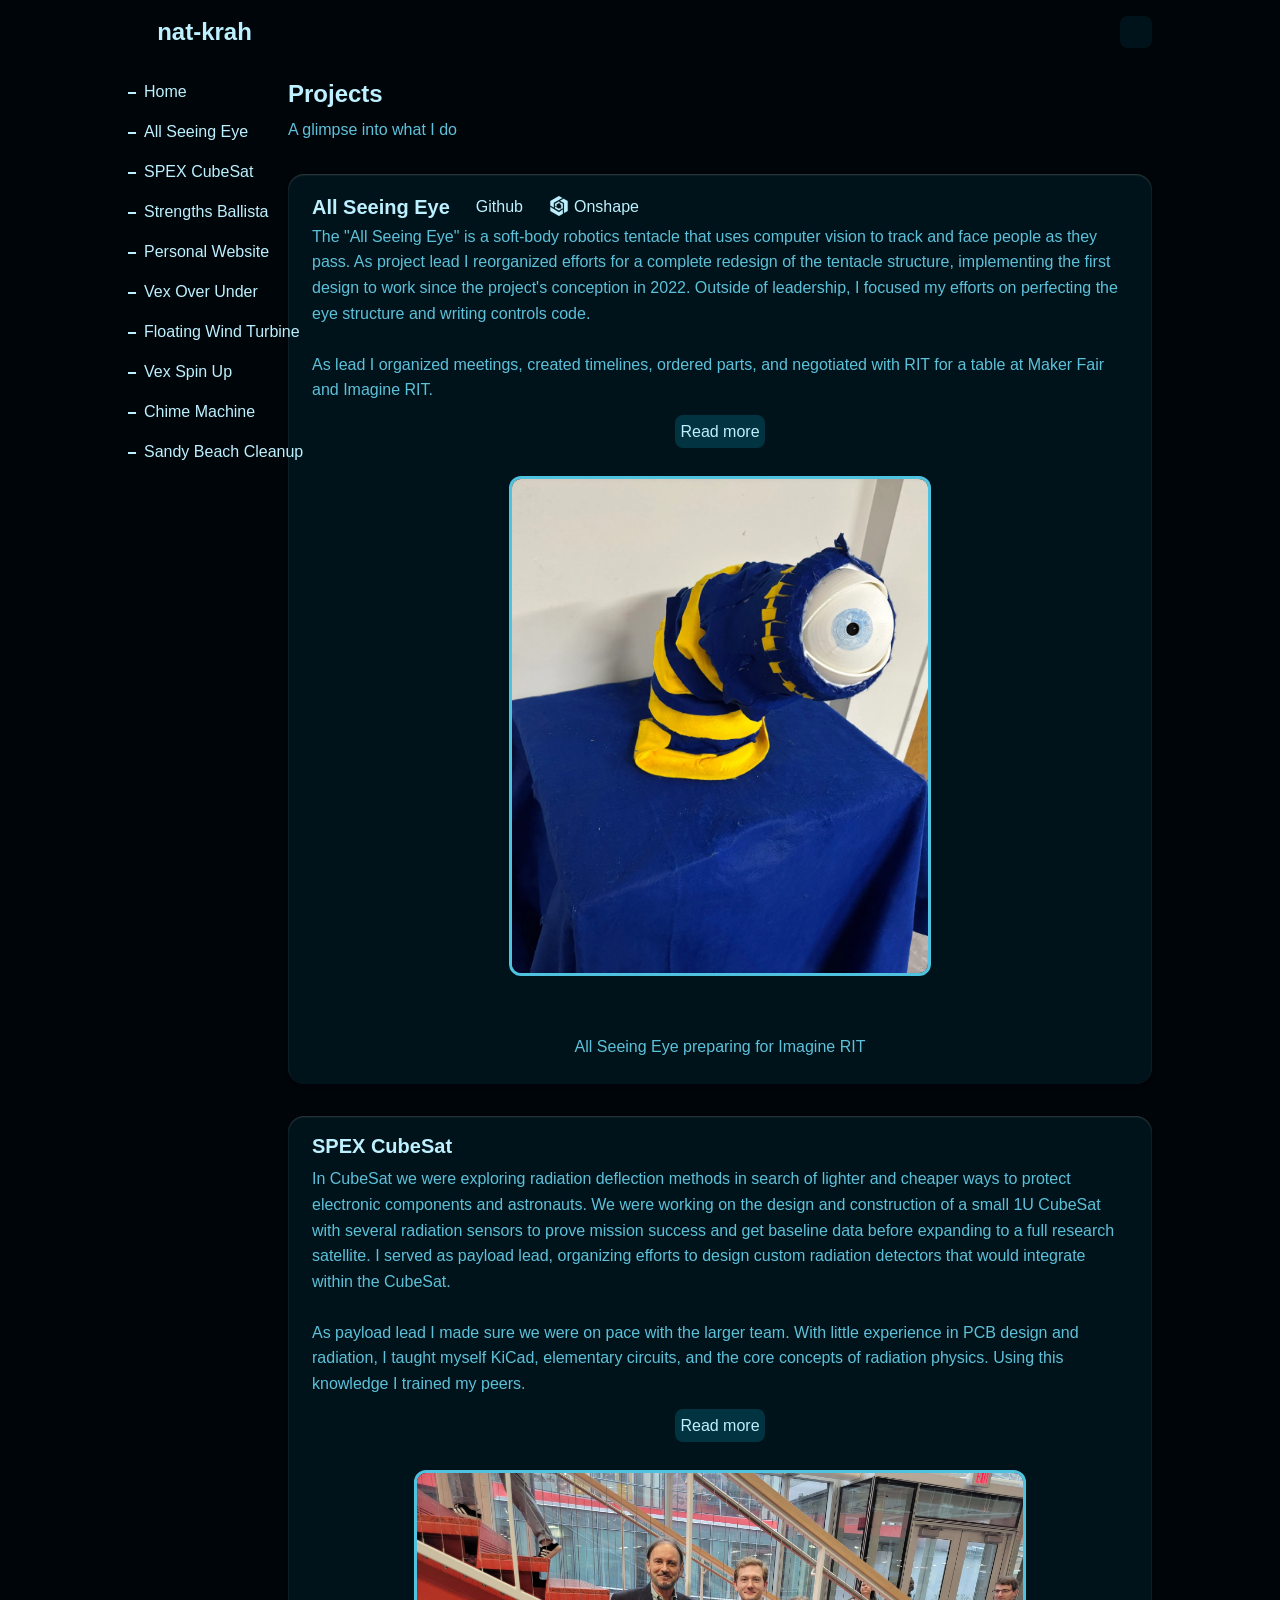
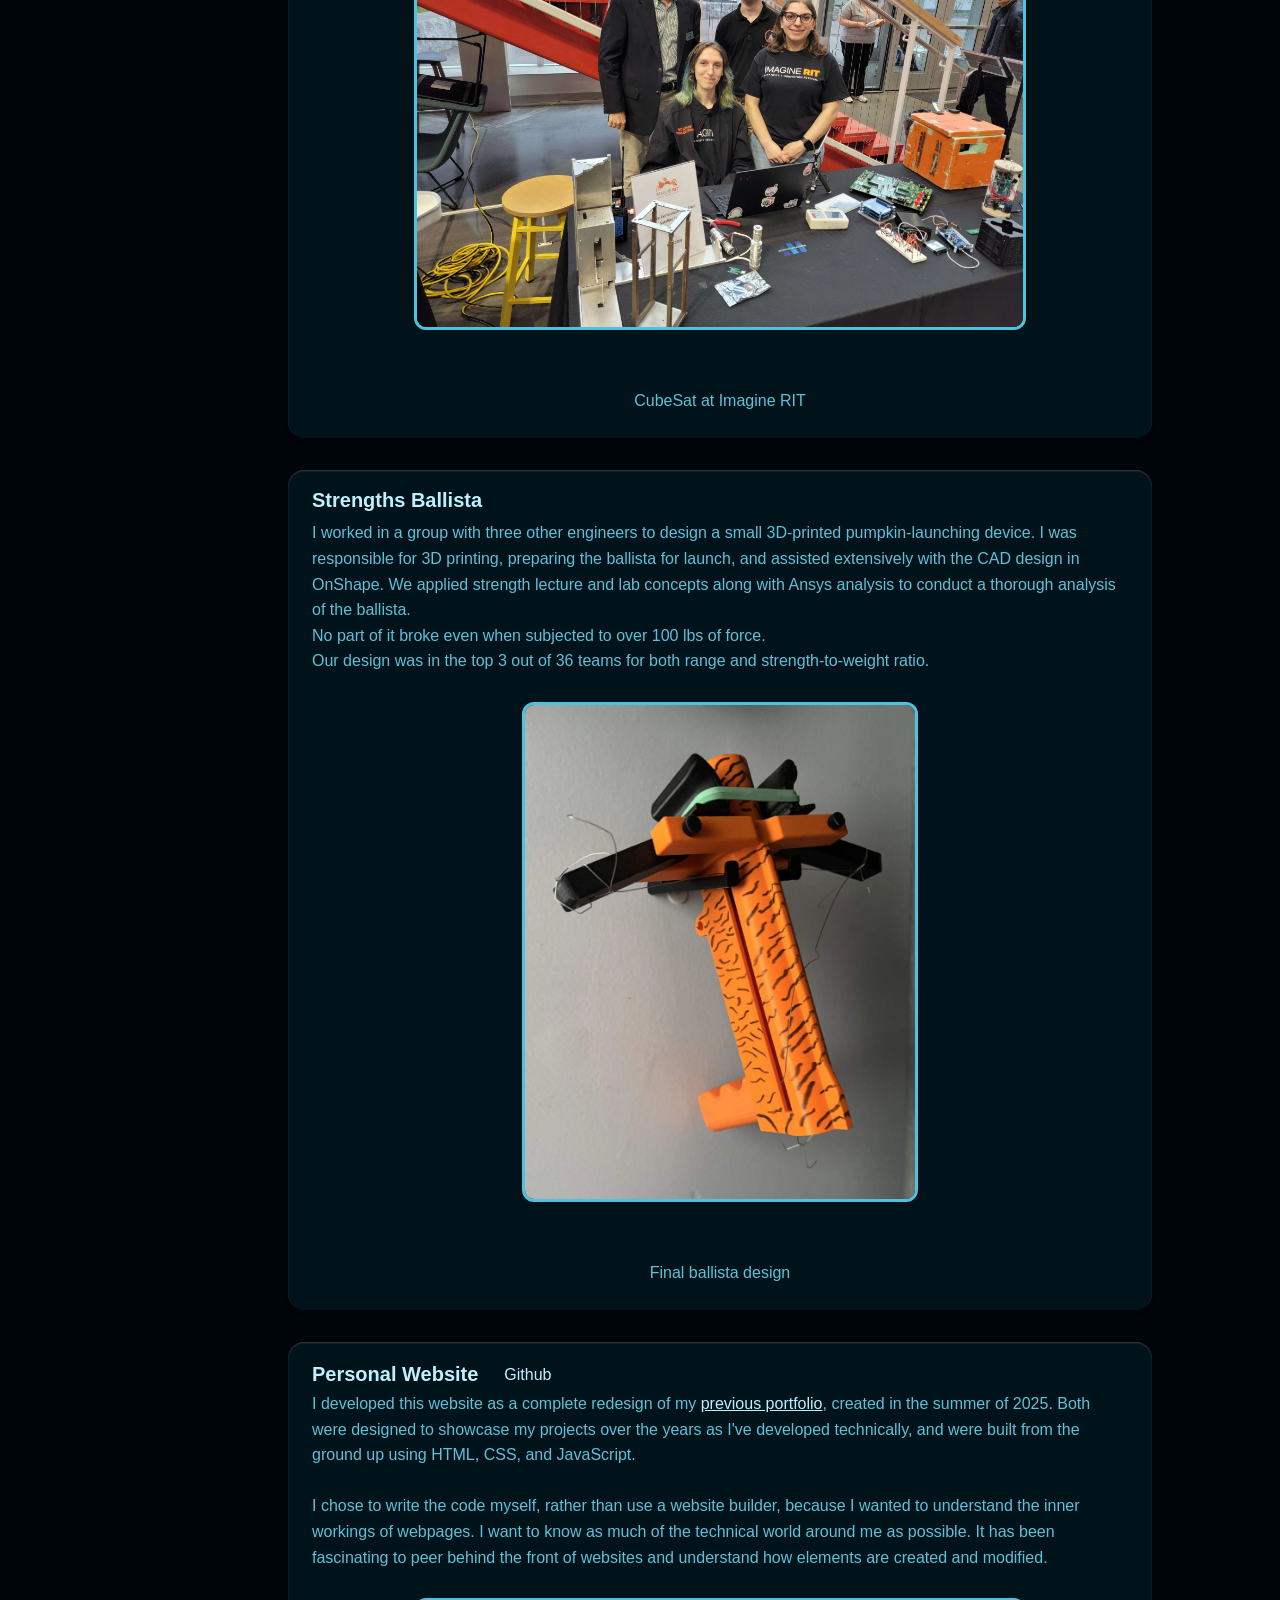
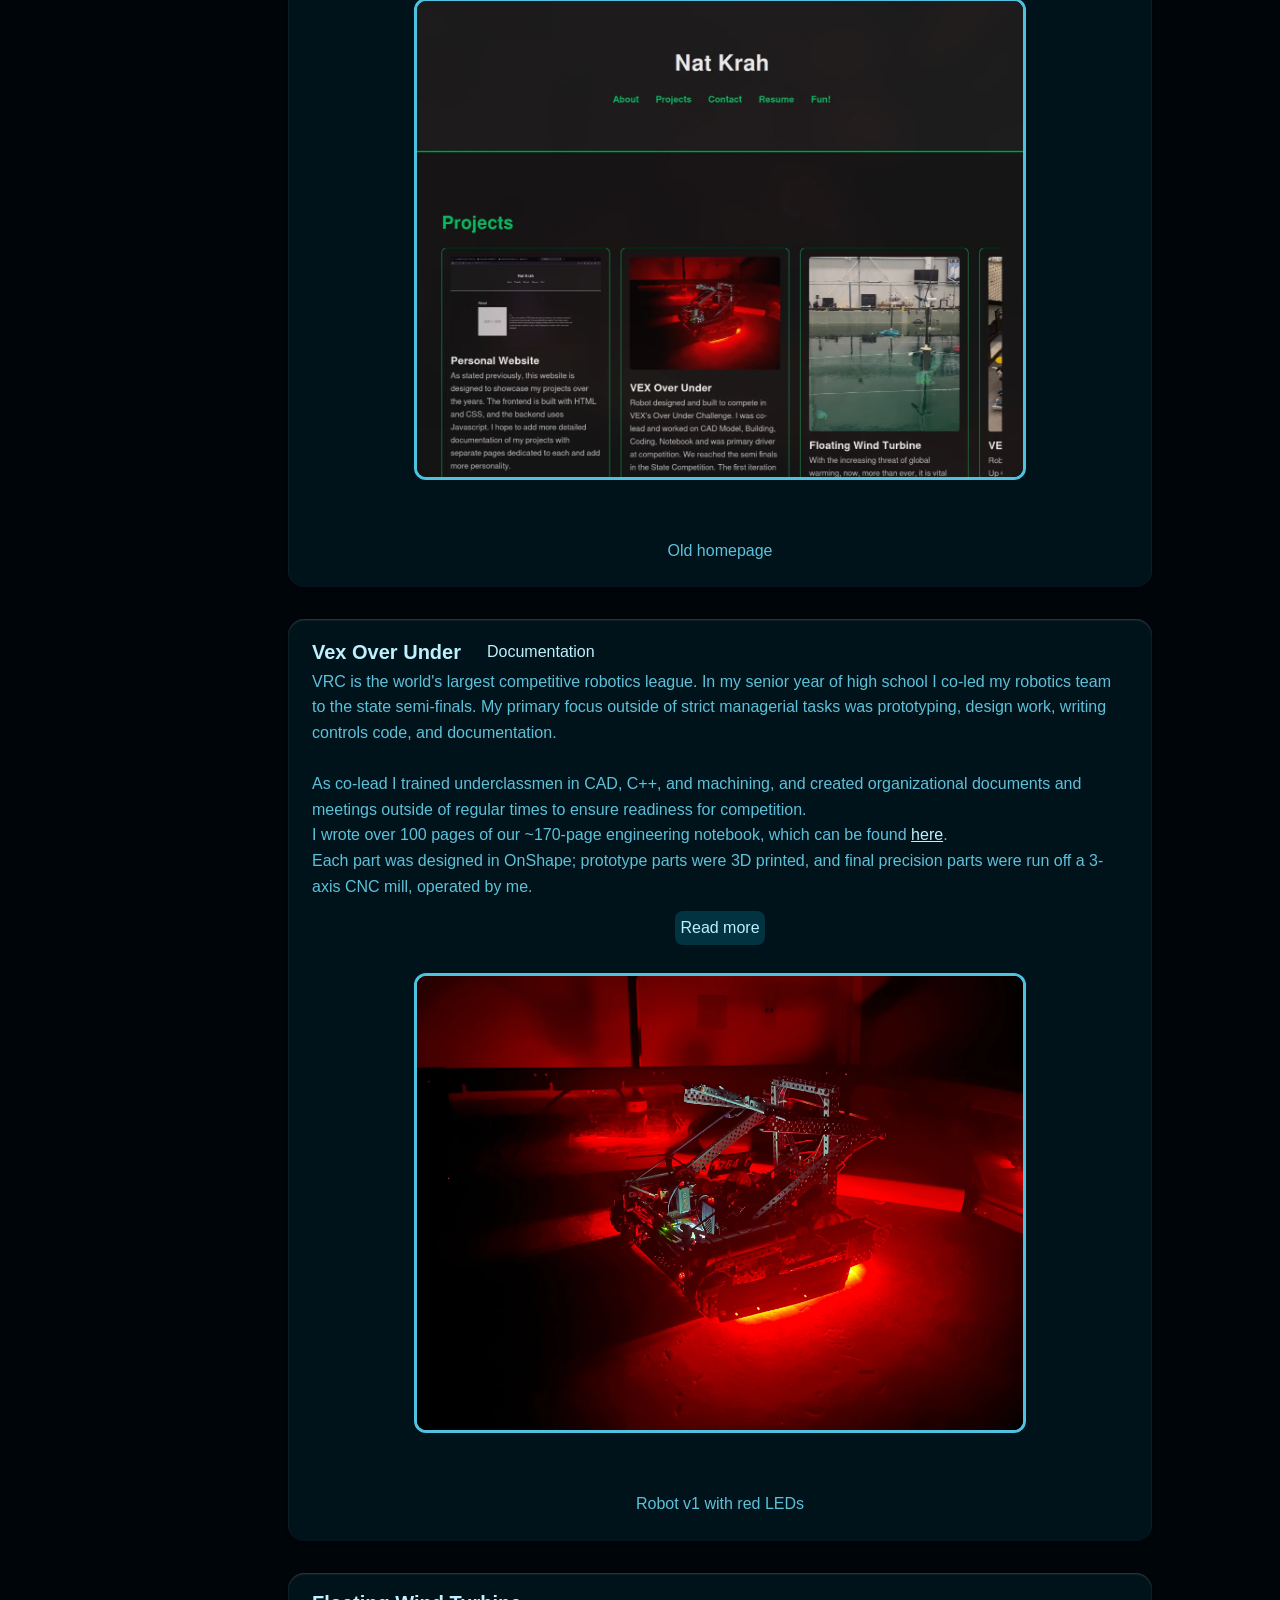
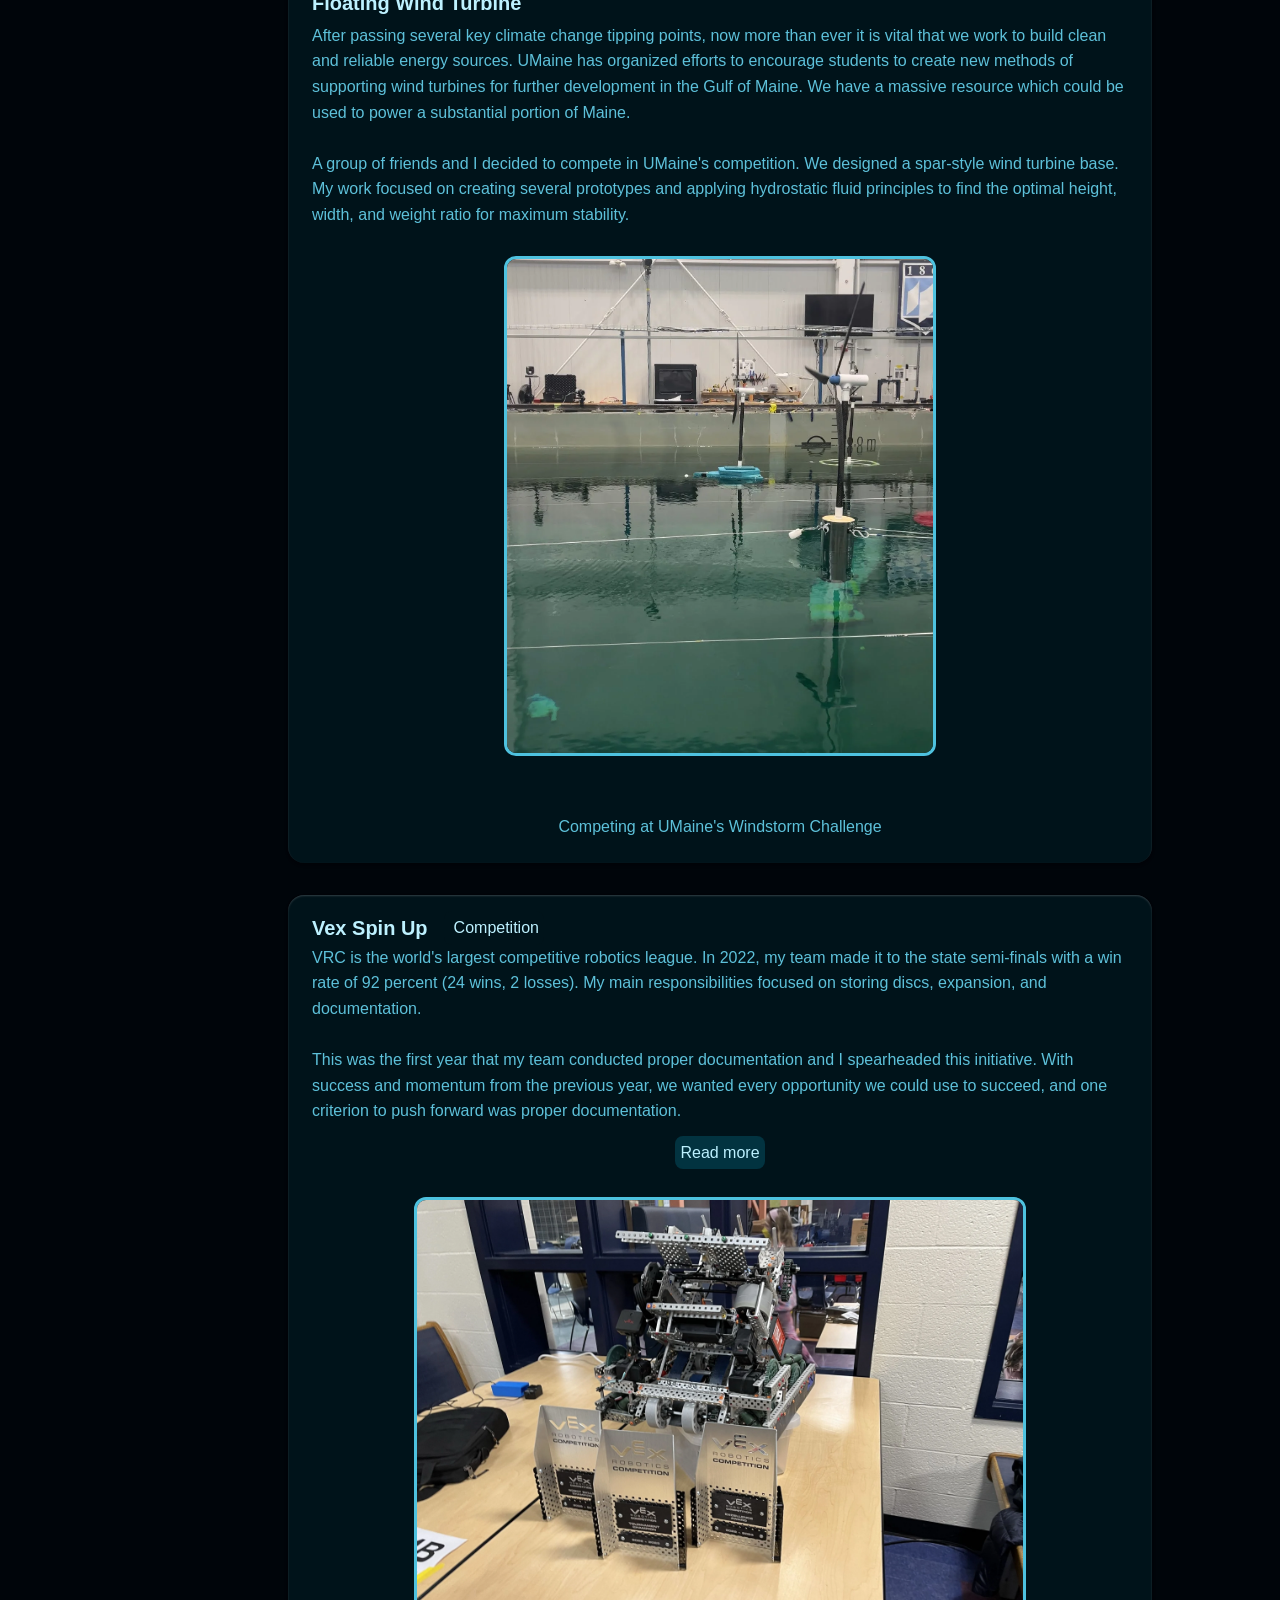
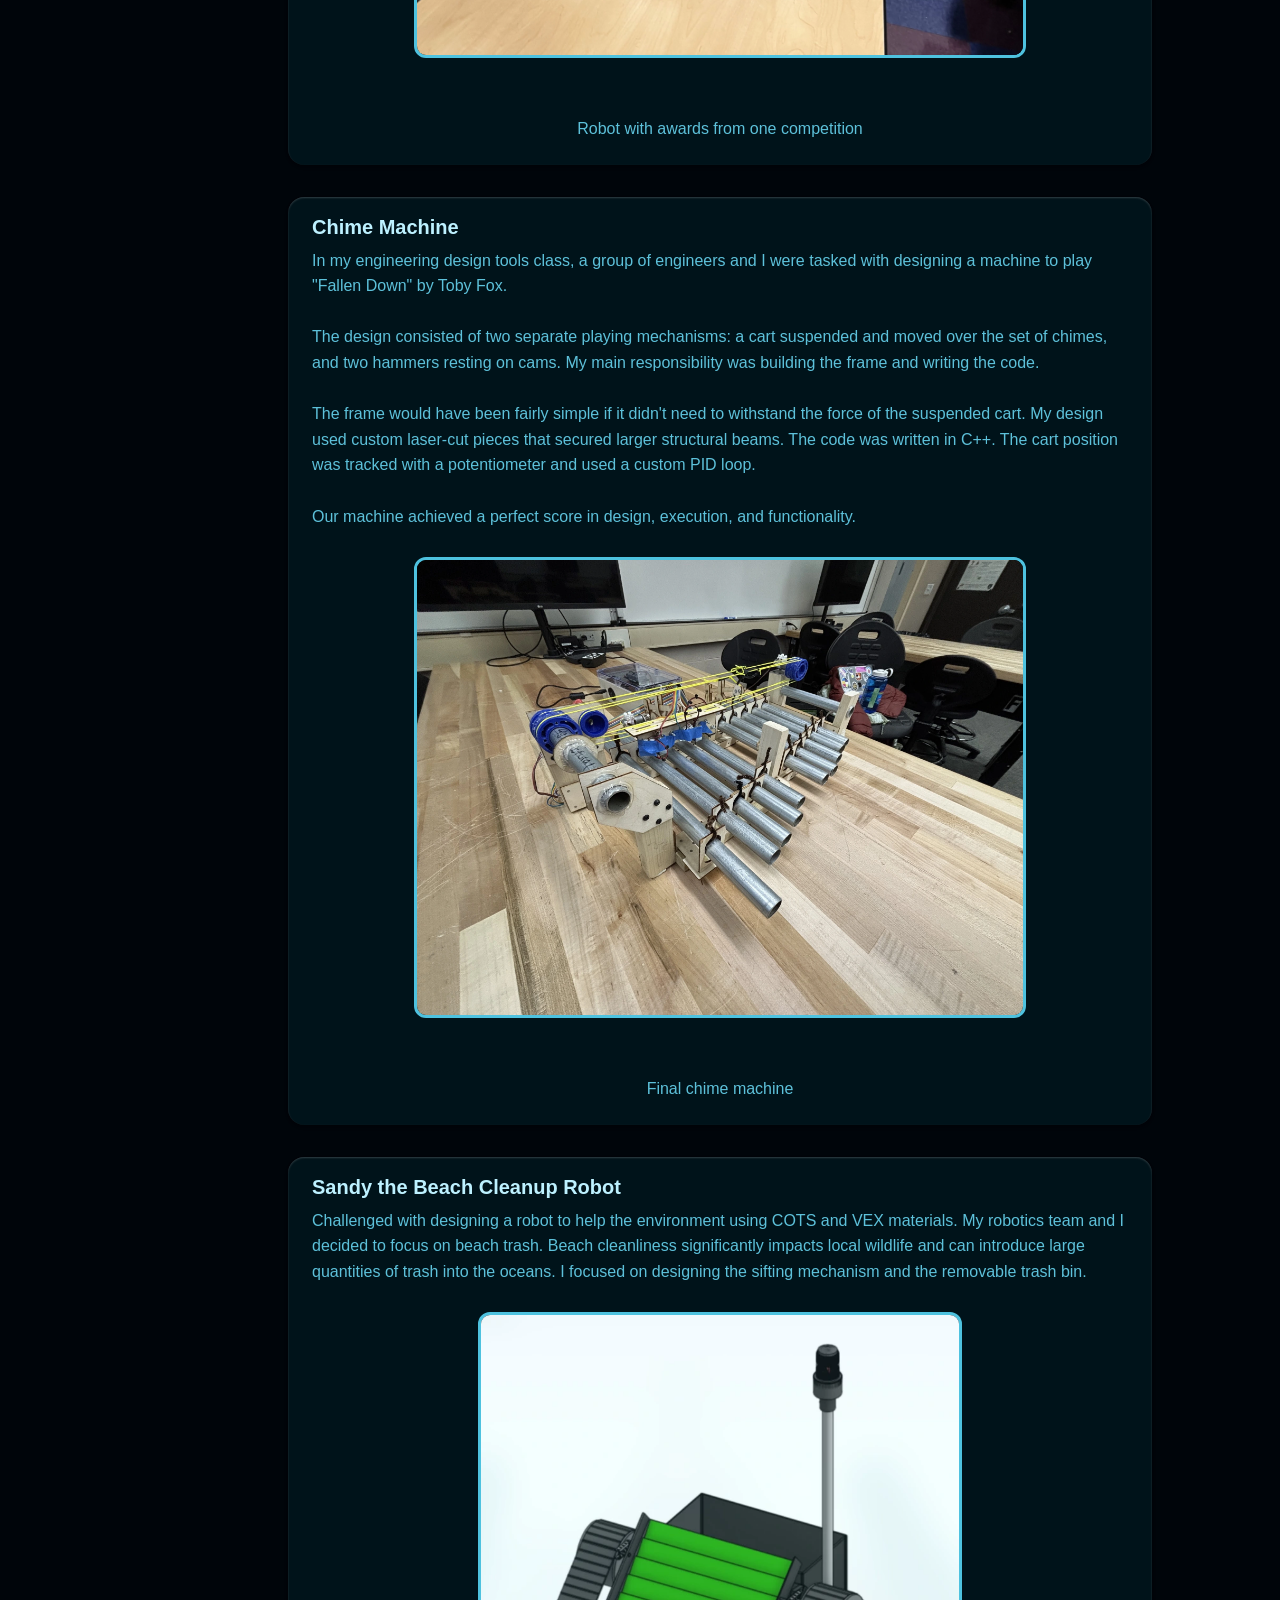
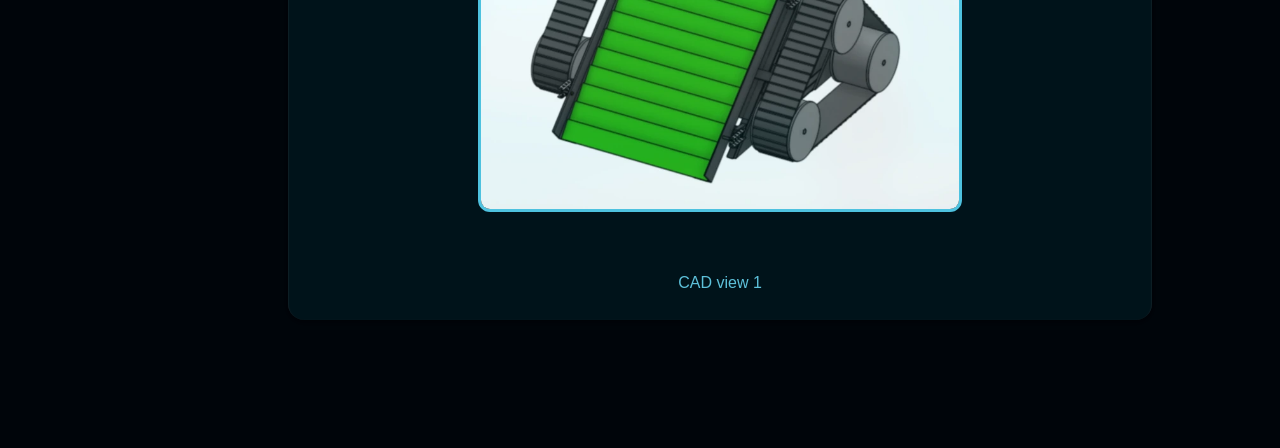
==== commit 51cd79a3: "Refactored code, fixed bug/text" ====
--- a/projects/projects.html
+++ b/projects/projects.html
@@ -3,26 +3,19 @@
 <head>
     <meta charset="UTF-8">
     <meta name="viewport" content="width=device-width, initial-scale=1.0">
-
-    <!-- keywords used when searching for sitesite-->
     <meta name="keywords" content="personal website">
-
-    <!--Author of code-->
-    <meta name="Author" content="Nat Krah">
-
-    <!--Title of webpage-->
+    <meta name="author" content="Nat Krah">
+
     <title>nat-krah | projects</title>
 
-    <!--Add an faveicon-->
-    <link rel="icon" href="../assets/faveicon.svg" sizes="any" >
-    <link id="faveicon" rel="icon" href="../assets/faveicon.svg" type="image/svg+xml">
-
-    <!--Linking the css and js file-->
+    <!-- Favicon -->
+    <link rel="icon" href="../assets/faveicon.svg" type="image/svg+xml">
+
+    <!-- Styles & scripts -->
     <link rel="stylesheet" href="../styles.css">
     <link rel="stylesheet" href="project-styles.css">
     <script src="https://unpkg.com/feather-icons"></script>
-
-    <script defer src="../scripts/image-enlarge.js"></script>
+    <script defer src="../scripts/enlarge-img.js"></script>
     <script defer src="../scripts/light-dark-toggle.js"></script>
     <script defer src="project-script.js"></script>
 </head>
@@ -30,53 +23,58 @@
 <body>
     <div class="wrapper">
         <header>
-            <a href="../index.html">
-                <button id="homeselect" class="home btn" aria-label="nat-krah">
-                    <i class="home-icon" data-feather="settings"></i>
-                    <h1 class="home-text">nat-krah</h1>
-                </button>
+            <a href="../index.html" class="home btn">
+                <i class="home-icon" data-feather="settings"></i>
+                <h1 class="home-text">nat-krah</h1>
             </a>
-            <button id="theme-toggle" aria-label="Toggle Theme">
-                <i data-feather="power" ></i>
-            </button>
+            <a id="theme-toggle" class="btn">
+                <i data-feather="power" class="theme-toggle-icon"></i>
+            </a>
         </header>
-    
+
         <main>
-            <div class="sidebar-icon-mobile-container"><i class="sidebar-icon-mobile btn" data-feather="menu"></i></div>
+            <!-- Mobile sidebar toggle -->
+            <div class="sidebar-icon-mobile-container">
+                <i class="sidebar-icon-mobile btn" data-feather="menu"></i>
+            </div>
+
+            <!-- Sidebar navigation -->
             <div class="sidebar">
                 <div class="sidebar-nav-container">
-                    <nav class="sidebar-nav links-lines-x">
-                        <a href="../index.html" class="sidebar-links"><p>Home</p></a>
-                        <a href="#all-seeing-eye" class="sidebar-links"><p>All Seeing Eye</p></a>
-                        <a href="#led-board" class="sidebar-links" style="display: none;"><p>LED Board</p></a>
-                        <a href="#cubesat" class="sidebar-links"><p> SPEX CubeSat</p></a>
-                        <a href="#ballista" class="sidebar-links"><p>Strengths Ballista</p></a>
-                        <a href="#website" class="sidebar-links"><p>Personal Website</p></a>
-                        <a href="#vex-over-under" class="sidebar-links"><p>Vex Over Under</p></a>
-                        <a href="#floating-turbine" class="sidebar-links"><p>Floating Wind Turbine</p></a>
-                        <a href="#vex-spin-up" class="sidebar-links"><p>Vex Spin Under</p></a>
-                        <a href="#snake" class="sidebar-links" style="display: none;"><p>Snake in Terminal</p></a>
-                        <a href="#lunar-lander" class="sidebar-links" style="display: none;"><p>Lunar Lander</p></a>
-                        <a href="#chime-machine" class="sidebar-links"><p>Chime Machine</p></a>
-                        <a href="#sandy" class="sidebar-links"><p>Sandy Beach Cleanup</p></a>
+                    <nav class="sidebar-nav">
+                        <a href="../index.html"><p>Home</p></a>
+                        <a href="#all-seeing-eye"><p>All Seeing Eye</p></a>
+                        <a href="#led-board" style="display: none;"><p>LED Board</p></a>
+                        <a href="#cubesat"><p>SPEX CubeSat</p></a>
+                        <a href="#ballista"><p>Strengths Ballista</p></a>
+                        <a href="#website"><p>Personal Website</p></a>
+                        <a href="#vex-over-under"><p>Vex Over Under</p></a>
+                        <a href="#floating-turbine"><p>Floating Wind Turbine</p></a>
+                        <a href="#vex-spin-up"><p>Vex Spin Up</p></a>
+                        <a href="#snake" style="display: none;"><p>Snake in Terminal</p></a>
+                        <a href="#lunar-lander" style="display: none;"><p>Lunar Lander</p></a>
+                        <a href="#chime-machine"><p>Chime Machine</p></a>
+                        <a href="#sandy"><p>Sandy Beach Cleanup</p></a>
                     </nav>
                     <i id="hide-side" class="sidebar-icon btn" data-feather="chevron-left"></i>
                 </div>
             </div>
 
+            <!-- Project list -->
             <div class="project-list">
                 <h1>Projects</h1>
-                <p>A glipse into what I do</p>
-
-                <section id="all-seeing-eye" class="project">
+                <p>A glimpse into what I do</p>
+
+                <!-- All Seeing Eye -->
+                <section id="all-seeing-eye">
                     <div class="section-info">
                         <h2>All Seeing Eye</h2>
-                        <a href="https://github.com/Engineering-House/All-Seeing-Eye" target="_blank" class="btn nowrap section-btn" >
-                            <i class="logo-icon" data-feather="github"></i>
+                        <a href="https://github.com/Engineering-House/All-Seeing-Eye" target="_blank" class="btn nowrap section-btn">
+                            <i data-feather="github"></i>
                             <p>Github</p>
                         </a>
-                        <a href="https://rit.onshape.com/documents/d315db12e19ef341968bee84/v/03e53a73487d131637ff2538/e/e84603ccf09b76294c0a28cb?showReturnToWorkspaceLink=true" target="_blank" class="btn nowrap section-btn onshape-icon-wrapper" >
-                            <svg class="onshape-icon feather" xmlns="http://www.w3.org/2000/svg" data-name="Layer 1" version="1.1" viewBox="380.1 179.5 258.9 298.6" width="500px">
+                        <a href="https://rit.onshape.com/documents/d315db12e19ef341968bee84/v/03e53a73487d131637ff2538/e/e84603ccf09b76294c0a28cb?showReturnToWorkspaceLink=true" target="_blank" class="btn nowrap section-btn onshape-icon-wrapper">
+                            <svg class="onshape-icon feather" xmlns="http://www.w3.org/2000/svg" viewBox="380.1 179.5 258.9 298.6">
                                 <polygon points="558.7 208.2 508.9 179.5 380.1 253.9 380.1 320.5 431.2 350.8 431.2 282 558.7 208.2"/>
                                 <polygon points="380.1 342.4 380.1 403.4 509.6 478.1 566.3 445.5 566.3 382.9 508.9 420.3 380.1 342.4"/>
                                 <polygon points="585.5 285.3 525.3 250.6 578.5 219.7 639 254.3 639 403.4 585.4 434.3 585.5 285.3"/>
@@ -90,354 +88,365 @@
 
                     <div class="project-description">
                         <p>
-                            The “All Seeing Eye” is a softbody robotics tentacle that uses computer vision to track and trace people as they pass. 
-                            As project lead I have reorganized efforts for a complete redesign of the tentacle structure, implementing the first design to work since the project's conception in 2022. 
+                            The "All Seeing Eye" is a soft-body robotics tentacle that uses computer vision to track and face people as they pass.
+                            As project lead I reorganized efforts for a complete redesign of the tentacle structure, implementing the first design to work since the project's conception in 2022.
                             Outside of leadership, I focused my efforts on perfecting the eye structure and writing controls code.
                             <br><br>
                             As lead I organized meetings, created timelines, ordered parts, and negotiated with RIT for a table at Maker Fair and Imagine RIT.
                         </p>
                         <p class="read-more-content">
                             <br>
-                            The tentacle consists of 8 identical plates stacked on each other, each section separated by a 3D printed TPU part. 
-                            To move the tentacle it is pulled by three wires connected to steppers. 
-                            The eye, attached to the final plate, can move independently of the tentacle and has a set of eyelids to blink. 
-                            The tentacle, eye, and camera are all connected to a raspberry pi that uses a python script to read the camera feed, use a computer vision model, and control the movement of each section. 
+                            The tentacle consists of 8 identical plates stacked on each other, each section separated by a 3D-printed TPU part.
+                            To move the tentacle it is pulled by three wires connected to steppers.
+                            The eye, attached to the final plate, can move independently of the tentacle and has a set of eyelids to blink.
+                            The tentacle, eye, and camera are all connected to a Raspberry Pi that uses a Python script to read the camera feed, run a computer vision model, and control the movement of each section.
                         </p>
                     </div>
 
                     <div class="project-content"
-                        data-images='["../img/all-seeing-eye/new-eye.webp", "../img/all-seeing-eye/eye-internals.webp", "../img/all-seeing-eye/test-eye.webp","../img/all-seeing-eye/old-eye.webp"]'
-                        data-captions='["All Seeing Eye prepared for Imagin RIT", "Interals of the eye", "New tentacle prototype","Old tentacle mechanism"]'>
-                        
+                        data-img='["../img/all-seeing-eye/new-eye.webp", "../img/all-seeing-eye/eye-internals.webp", "../img/all-seeing-eye/test-eye.webp","../img/all-seeing-eye/old-eye.webp"]'
+                        data-captions='["All Seeing Eye prepared for Imagine RIT", "Internals of the eye", "New tentacle prototype", "Old tentacle mechanism"]'>
+
                         <button class="section-btn btn read-more-btn"><p>Read more</p></button>
-                        <img class="img-project enlargeable" src="../img/all-seeing-eye/new-eye.webp" alt="" width="400">
-                        <div class="nav-buttons">
-                            <button class="img-nav-btn prev-btn"><i class="logo-icon" data-feather="arrow-left"></i></button>
-                            <button class="img-nav-btn next-btn"><i class="logo-icon" data-feather="arrow-right"></i></button>
+                        <img class="img-project enlargeable" src="../img/all-seeing-eye/new-eye.webp" alt="All Seeing Eye prepared for Imagine RIT" width="400">
+                        <div class="nav-buttons">
+                            <button class="img-nav-btn prev-btn"><i data-feather="arrow-left"></i></button>
+                            <button class="img-nav-btn next-btn"><i data-feather="arrow-right"></i></button>
                         </div>
                         <p class="img-caption">All Seeing Eye preparing for Imagine RIT</p>
                     </div>
                 </section>
 
-                <section id="led-board" class="project" style="display: none;">
+                <!-- LED Board (hidden) -->
+                <section id="led-board" style="display: none;">
                     <h2>LED Board</h2>
                     <p>
                         Lorem, ipsum dolor sit amet consectetur adipisicing elit. Aliquid eum, illum nesciunt quia cumque sapiente quaerat vero, consectetur inventore at quidem rerum suscipit perferendis? Dolorem, eos? Expedita necessitatibus at veritatis ab dolorem animi, sapiente itaque quam, autem laboriosam maxime earum qui natus, praesentium eveniet accusamus ullam repudiandae similique esse vel.
                     </p>
                     <div class="project-content"
-                        data-images='[]'
+                        data-img='[]'
                         data-captions='[]'>
 
                         <img class="img-project enlargeable" src="https://placehold.co/600x400" alt="" width="400">
                         <div class="nav-buttons">
-                            <button class="img-nav-btn prev-btn"><i class="logo-icon" data-feather="arrow-left"></i></button>
-                            <button class="img-nav-btn next-btn"><i class="logo-icon" data-feather="arrow-right"></i></button>
+                            <button class="img-nav-btn prev-btn"><i data-feather="arrow-left"></i></button>
+                            <button class="img-nav-btn next-btn"><i data-feather="arrow-right"></i></button>
                         </div>
                         <p class="img-caption">LED Board</p>
                     </div>
                 </section>
 
-                <section id="cubesat" class="project">
+                <!-- SPEX CubeSat -->
+                <section id="cubesat">
                     <h2>SPEX CubeSat</h2>
                     <p>
-                        In Cubesat we were exploring radiation deflection methods in search of lighter and cheaper ways to protect electric components and astronauts. 
-                        We were working on the design and construction of a small 1U Cubesat with several radiation sensors to prove mission success and get baseline data before expanding to a full research satellite. 
-                        I served as payload lead organizing efforts to design custom radiation detectors that would integrate within the Cubesat. 
-                        <br><br>
-                        As payload lead I made sure we were on-pace with the larger team. 
-                        With little experience working with PCB design and radiation, I taught myself KiCad, elementary circuits, and the core concepts of radiation physics. 
+                        In CubeSat we were exploring radiation deflection methods in search of lighter and cheaper ways to protect electronic components and astronauts.
+                        We were working on the design and construction of a small 1U CubeSat with several radiation sensors to prove mission success and get baseline data before expanding to a full research satellite.
+                        I served as payload lead, organizing efforts to design custom radiation detectors that would integrate within the CubeSat.
+                        <br><br>
+                        As payload lead I made sure we were on pace with the larger team.
+                        With little experience in PCB design and radiation, I taught myself KiCad, elementary circuits, and the core concepts of radiation physics.
                         Using this knowledge I trained my peers.
                     </p>
                     <p class="read-more-content">
                         <br>
-                        The payload board consists of three main sections: the controller, the scintillating counter, and the geiger counter. 
-                        To record each event, compile the results, and manage the data, we use an arduino nano, and on the final board would simply use the ATMEGA328. 
-                        The chip would connect to the greater Cubesat using a CAN bus. 
-                        The geiger counter followed a standard low-power handheld setup and the scintillating counter was modeled after <a href="http://www.cosmicwatch.lns.mit.edu/" class="in-text-link" target="_blank">Comic Watch&#39;s desktop muon detector</a>. 
-                    </p>
-
-                    <div class="project-content"
-                        data-images='["../img/cubesat/cubesat-at-imagine.webp", "../img/cubesat/geiger-scintillating.webp"]'
-                        data-captions='["Cubesat at Imgagine RIT", "Scintillating and Geiger Counter"]'>
+                        The payload board consists of three main sections: the controller, the scintillating counter, and the Geiger counter.
+                        To record each event, compile the results, and manage the data, we use an Arduino Nano, and on the final board would simply use the ATmega328.
+                        The chip connects to the greater CubeSat using a CAN bus.
+                        The Geiger counter followed a standard low-power handheld setup and the scintillating counter was modeled after <a href="http://www.cosmicwatch.lns.mit.edu/" class="in-text-link" target="_blank">Cosmic Watch's desktop muon detector</a>.
+                    </p>
+
+                    <div class="project-content"
+                        data-img='["../img/cubesat/cubesat-at-imagine.webp", "../img/cubesat/geiger-scintillating.webp"]'
+                        data-captions='["CubeSat at Imagine RIT", "Scintillating and Geiger counter"]'>
 
                         <button class="section-btn btn read-more-btn"><p>Read more</p></button>
-                        <img class="img-project enlargeable" src="../img/cubesat/cubesat-at-imagine.webp" alt="" width="400">
-                        <div class="nav-buttons">
-                            <button class="img-nav-btn prev-btn"><i class="logo-icon" data-feather="arrow-left"></i></button>
-                            <button class="img-nav-btn next-btn"><i class="logo-icon" data-feather="arrow-right"></i></button>
-                        </div>
-                        <p class="img-caption">Image from SPEX High Altitude Balloon</p>
-                    </div>
-                </section>
-
-                <section id="ballista" class="project">
+                        <img class="img-project enlargeable" src="../img/cubesat/cubesat-at-imagine.webp" alt="CubeSat at Imagine RIT" width="400">
+                        <div class="nav-buttons">
+                            <button class="img-nav-btn prev-btn"><i data-feather="arrow-left"></i></button>
+                            <button class="img-nav-btn next-btn"><i data-feather="arrow-right"></i></button>
+                        </div>
+                        <p class="img-caption">CubeSat at Imagine RIT</p>
+                    </div>
+                </section>
+
+                <!-- Strengths Ballista -->
+                <section id="ballista">
                     <h2>Strengths Ballista</h2>
                     <p>
-                        I worked in a group with three other engineers to design a small 3D printed pumpkin launching device. 
-                        I was responsible for 3D printing, preparing the ballista for launch, and assisted extensively with the CAD design in OnShape. 
-                        We applied strength lecture and lab concepts along with Ansys analysis to conduct a thorough analysis of the ballista. 
-                        <br>
-                        No part of it broke even when subjected to over 100-lbs of force. 
-                        <br>
-                        Our design was in the top 3 out of 36 teams for both range and strength to weight ratio. 
-
-                    </p>
-
-                    <div class="project-content"
-                        data-images='["../img/ballista/ballista2.webp", "../img/ballista/engineeringDrawing.webp", "../img/ballista/ballista1.webp"]'
-                        data-captions='["Final ballista design", "CAD exploded view", "First iteration of the Ballista"]'>
-
-                        <img class="img-project enlargeable" src="../img/ballista/ballista2.webp" alt="" width="400">
-                        <div class="nav-buttons">
-                            <button class="img-nav-btn prev-btn"><i class="logo-icon" data-feather="arrow-left"></i></button>
-                            <button class="img-nav-btn next-btn"><i class="logo-icon" data-feather="arrow-right"></i></button>
+                        I worked in a group with three other engineers to design a small 3D-printed pumpkin-launching device.
+                        I was responsible for 3D printing, preparing the ballista for launch, and assisted extensively with the CAD design in OnShape.
+                        We applied strength lecture and lab concepts along with Ansys analysis to conduct a thorough analysis of the ballista.
+                        <br>
+                        No part of it broke even when subjected to over 100 lbs of force.
+                        <br>
+                        Our design was in the top 3 out of 36 teams for both range and strength-to-weight ratio.
+                    </p>
+
+                    <div class="project-content"
+                        data-img='["../img/ballista/ballista2.webp", "../img/ballista/engineeringDrawing.webp", "../img/ballista/ballista1.webp"]'
+                        data-captions='["Final ballista design", "CAD exploded view", "First iteration of the ballista"]'>
+
+                        <img class="img-project enlargeable" src="../img/ballista/ballista2.webp" alt="Final ballista design" width="400">
+                        <div class="nav-buttons">
+                            <button class="img-nav-btn prev-btn"><i data-feather="arrow-left"></i></button>
+                            <button class="img-nav-btn next-btn"><i data-feather="arrow-right"></i></button>
                         </div>
                         <p class="img-caption">Final ballista design</p>
                     </div>
                 </section>
 
-                <section id="website" class="project">
+                <!-- Personal Website -->
+                <section id="website">
                     <div class="section-info">
                         <h2>Personal Website</h2>
-                        <a href="https://github.com/nat-krah/website" target="_blank" class="btn nowrap section-btn" >
-                            <i class="logo-icon" data-feather="github"></i>
+                        <a href="https://github.com/nat-krah/website" target="_blank" class="btn nowrap section-btn">
+                            <i data-feather="github"></i>
                             <p>Github</p>
                         </a>
                     </div>
 
                     <p>
-                        I developed this website as a complete redesign of my <a href="https://old.nat-krah.com/" target="_blank" class="in-text-link">previous portfolio</a> created in the summer of 2025. 
-                        Both were designed to showcase my projects over the years as I&#39;ve developed technically, and were built from the ground up using HTML, CSS, and Javascript. 
-                        <br><br>
-                        I chose to write the code myself, rather than use a website builder, because I wanted to understand the inner workings of webpages. 
-                        I want to know as much of the technical world around me as possible. 
-                        It has been fascinating to peer behind the front of websites and see their construction and understand how elements are created and modified. 
-                    </p>
-
-                    <div class="project-content"
-                        data-images='["../img/website-images/old-nat-krah.webp", "../img/website-images/code.webp"]'
+                        I developed this website as a complete redesign of my <a href="https://old.nat-krah.com/" target="_blank" class="in-text-link">previous portfolio</a>, created in the summer of 2025.
+                        Both were designed to showcase my projects over the years as I've developed technically, and were built from the ground up using HTML, CSS, and JavaScript.
+                        <br><br>
+                        I chose to write the code myself, rather than use a website builder, because I wanted to understand the inner workings of webpages.
+                        I want to know as much of the technical world around me as possible.
+                        It has been fascinating to peer behind the front of websites and understand how elements are created and modified.
+                    </p>
+
+                    <div class="project-content"
+                        data-img='["../img/website-img/old-nat-krah.webp", "../img/website-img/code.webp"]'
                         data-captions='["Old homepage", "Website code"]'>
 
-                        <img class="img-project enlargeable" src="../img/website-images/old-nat-krah.webp" alt="" width="400">
-                        <div class="nav-buttons">
-                            <button class="img-nav-btn prev-btn"><i class="logo-icon" data-feather="arrow-left"></i></button>
-                            <button class="img-nav-btn next-btn"><i class="logo-icon" data-feather="arrow-right"></i></button>
+                        <img class="img-project enlargeable" src="../img/website-img/old-nat-krah.webp" alt="Old homepage" width="400">
+                        <div class="nav-buttons">
+                            <button class="img-nav-btn prev-btn"><i data-feather="arrow-left"></i></button>
+                            <button class="img-nav-btn next-btn"><i data-feather="arrow-right"></i></button>
                         </div>
                         <p class="img-caption">Old homepage</p>
                     </div>
                 </section>
 
-                <section id="vex-over-under" class="project">
+                <!-- Vex Over Under -->
+                <section id="vex-over-under">
                     <div class="section-info">
                         <h2>Vex Over Under</h2>
-                        <a href="https://docs.google.com/presentation/d/1QLLU6wRsXruq7wP_DeBp-vIeSC1auTgN/edit?usp=sharing&ouid=118344373854695580405&rtpof=true&sd=true" target="_blank" class="btn nowrap logo-icon section-btn">
+                        <a href="https://docs.google.com/presentation/d/1QLLU6wRsXruq7wP_DeBp-vIeSC1auTgN/edit?usp=sharing&ouid=118344373854695580405&rtpof=true&sd=true" target="_blank" class="btn nowrap section-btn">
                             <i data-feather="book-open"></i>
-                            <p> Documentation</p>
-                        </a>
-                    </div>
-
-                    <p> <!--Redo the caption when piece is written-->
-                        VRC is the world's largest competitive robotics league. 
-                        In my senior year of high school I co-lead my robotics team to the state semi-finals. 
-                        My primary focus outside of strict managerial tasks was prototyping, design work, writing controls code, and documentation. 
-                        <br><br>
-                        As co-lead I trained underclassmen in CAD, C++, and machining, created organizational documents and meetings outside of regular times to ensure readiness for competition.
-                        <br>
-                        I wrote over 100 pages of our ~170 page engineering notebook, which can be found <a href="https://docs.google.com/presentation/d/1QLLU6wRsXruq7wP_DeBp-vIeSC1auTgN/edit?usp=sharing&ouid=118344373854695580405&rtpof=true&sd=true" class="in-text-link" target="_blank">here</a>. 
-                        <br>
-                        Each part was designed in OnShape, prototype parts were 3D printed, final precision parts were run off a 3 axis CNC mill, operated by me.
+                            <p>Documentation</p>
+                        </a>
+                    </div>
+
+                    <p>
+                        VRC is the world's largest competitive robotics league.
+                        In my senior year of high school I co-led my robotics team to the state semi-finals.
+                        My primary focus outside of strict managerial tasks was prototyping, design work, writing controls code, and documentation.
+                        <br><br>
+                        As co-lead I trained underclassmen in CAD, C++, and machining, and created organizational documents and meetings outside of regular times to ensure readiness for competition.
+                        <br>
+                        I wrote over 100 pages of our ~170-page engineering notebook, which can be found <a href="https://docs.google.com/presentation/d/1QLLU6wRsXruq7wP_DeBp-vIeSC1auTgN/edit?usp=sharing&ouid=118344373854695580405&rtpof=true&sd=true" class="in-text-link" target="_blank">here</a>.
+                        <br>
+                        Each part was designed in OnShape; prototype parts were 3D printed, and final precision parts were run off a 3-axis CNC mill, operated by me.
                     </p>
                     <p class="read-more-content">
                         <br>
-                        The first iteration of the robot was small (under six inches tall), and featured a pneumatic two speed transmission between the catapult and drive. 
-                        This allowed us to share power between the two systems and granted us both a fast powerful drive, and a powerful catapult. 
-                        It had an intake, to pick up and manipulate individual game elements, wings to push large quantities of game elements, and sleds to pop the base over the center barrier. 
-                        <br><br>
-                        The second iteration was much taller, sitting at ~11 inches when folded and ~36 inches when blocking. 
-                        This iteration utilized a raised puncher to launch tribals across the field, a pneumatic blocker to block other teams from launching tribals, and a more effective intake, sleds, and wings. 
-                        It was designed around elevating to a B-tier but the robot simply was too heavy for the lifting mechanism.
-                    </p>
-
-                    <div class="project-content"
-                        data-images='["../img/vex-over-under/v1-red-leds.webp", "../img/vex-over-under/v1-folded.webp", "../img/vex-over-under/v2-blue-leds.webp"]'
+                        The first iteration of the robot was small (under six inches tall) and featured a pneumatic two-speed transmission between the catapult and drive.
+                        This allowed us to share power between the two systems and granted us both a fast, powerful drive and a powerful catapult.
+                        It had an intake to pick up and manipulate individual game elements, wings to push large quantities of game elements, and sleds to pop the base over the center barrier.
+                        <br><br>
+                        The second iteration was much taller, sitting at ~11 inches when folded and ~36 inches when blocking.
+                        This iteration utilized a raised puncher to launch triballs across the field, a pneumatic blocker to block other teams from launching triballs, and a more effective intake, sleds, and wings.
+                        It was designed around elevating to a B-tier, but the robot was simply too heavy for the lifting mechanism.
+                    </p>
+
+                    <div class="project-content"
+                        data-img='["../img/vex-over-under/v1-red-leds.webp", "../img/vex-over-under/v1-folded.webp", "../img/vex-over-under/v2-blue-leds.webp"]'
                         data-captions='["Robot v1 with red LEDs", "Robot v1 folded", "Robot v2, ready for autonomous mode"]'>
 
                         <button class="section-btn btn read-more-btn"><p>Read more</p></button>
-                        <img class="img-project enlargeable" src="../img/vex-over-under/v1-red-leds.webp" alt="" width="400">
-                        <div class="nav-buttons">
-                            <button class="img-nav-btn prev-btn"><i class="logo-icon" data-feather="arrow-left"></i></button>
-                            <button class="img-nav-btn next-btn"><i class="logo-icon" data-feather="arrow-right"></i></button>
+                        <img class="img-project enlargeable" src="../img/vex-over-under/v1-red-leds.webp" alt="Robot v1 with red LEDs" width="400">
+                        <div class="nav-buttons">
+                            <button class="img-nav-btn prev-btn"><i data-feather="arrow-left"></i></button>
+                            <button class="img-nav-btn next-btn"><i data-feather="arrow-right"></i></button>
                         </div>
                         <p class="img-caption">Robot v1 with red LEDs</p>
                     </div>
                 </section>
 
-                <section id="floating-turbine" class="project">
+                <!-- Floating Wind Turbine -->
+                <section id="floating-turbine">
                     <h2>Floating Wind Turbine</h2>
-                        <p>
-                            After passing several key climate change tipping points, now, more than ever, it is vital that we work to build clean and reliable energy sources. 
-                            UMaine has organized efforts to implore students to create new methods of supporting wind turbines for further development in the gulf of Maine. 
-                            We have a massive resource which could be used to power a substantial portion of Maine. 
-                            <br><br>
-                            A group of friends and I decided to compete in UMaine's competition. 
-                            We designed a spar styled wind turbine base. My work focused on creating several prototypes and learning hydrostatic fluid to find the optimal height, width, to weight ratio for maximum stability. 
-                    </p>
-
-                    <div class="project-content"
-                        data-images='["../img/wind-turbine/windstorm.webp", "../img/wind-turbine/prototype.webp", "../img/wind-turbine/base-in-car.webp"]'
+                    <p>
+                        After passing several key climate change tipping points, now more than ever it is vital that we work to build clean and reliable energy sources.
+                        UMaine has organized efforts to encourage students to create new methods of supporting wind turbines for further development in the Gulf of Maine.
+                        We have a massive resource which could be used to power a substantial portion of Maine.
+                        <br><br>
+                        A group of friends and I decided to compete in UMaine's competition.
+                        We designed a spar-style wind turbine base. My work focused on creating several prototypes and applying hydrostatic fluid principles to find the optimal height, width, and weight ratio for maximum stability.
+                    </p>
+
+                    <div class="project-content"
+                        data-img='["../img/wind-turbine/windstorm.webp", "../img/wind-turbine/prototype.webp", "../img/wind-turbine/base-in-car.webp"]'
                         data-captions='["Competing at UMaine&#39;s Windstorm Challenge", "Wind turbine base prototype", "Getting ready for competition!"]'>
 
-                        <img class="img-project enlargeable" src="../img/wind-turbine/windstorm.webp" alt="" width="400">
-                        <div class="nav-buttons">
-                            <button class="img-nav-btn prev-btn"><i class="logo-icon" data-feather="arrow-left"></i></button>
-                            <button class="img-nav-btn next-btn"><i class="logo-icon" data-feather="arrow-right"></i></button>
-                        </div>
-                        <p class="img-caption">Competing at UMaine&#39;s Windstorm Challenge</p>
-                    </div>
-                </section>
-                
-                <section id="vex-spin-up" class="project">
+                        <img class="img-project enlargeable" src="../img/wind-turbine/windstorm.webp" alt="Competing at UMaine's Windstorm Challenge" width="400">
+                        <div class="nav-buttons">
+                            <button class="img-nav-btn prev-btn"><i data-feather="arrow-left"></i></button>
+                            <button class="img-nav-btn next-btn"><i data-feather="arrow-right"></i></button>
+                        </div>
+                        <p class="img-caption">Competing at UMaine's Windstorm Challenge</p>
+                    </div>
+                </section>
+
+                <!-- Vex Spin Up -->
+                <section id="vex-spin-up">
                     <div class="section-info">
                         <h2>Vex Spin Up</h2>
                         <a href="https://www.youtube.com/watch?v=wIZgvVDZc2Y" target="_blank" class="btn nowrap section-btn">
-                            <i class="logo-icon" data-feather="youtube"></i>
+                            <i data-feather="youtube"></i>
                             <p>Competition</p>
                         </a>
                     </div>
                     <p>
-                        VRC is the world's largest competitive robotics league. 
-                        In 2022, my team made it to the State semi-finals with a win rate of 92 percent (24 wins 2 losses). 
-                        My main responsibilities focused on storing discs, expansion, and documentation. 
-                        <br><br>
-                        This was the first year that my team conducted proper documentation and I spearheaded this initiative. 
-                        With success and momentum from last year we wanted every opportunity we could use to succeed, and one criteria to push forward was proper documentation.
+                        VRC is the world's largest competitive robotics league.
+                        In 2022, my team made it to the state semi-finals with a win rate of 92 percent (24 wins, 2 losses).
+                        My main responsibilities focused on storing discs, expansion, and documentation.
+                        <br><br>
+                        This was the first year that my team conducted proper documentation and I spearheaded this initiative.
+                        With success and momentum from the previous year, we wanted every opportunity we could use to succeed, and one criterion to push forward was proper documentation.
                     </p>
                     <p class="read-more-content">
                         <br>
-                        Our first design featured a top loading hopper, 3000 rpm flywheel, and a mecanum drive for strafing. 
-                        It could shoot across the field but struggle shooting close up and the intake consistently clogged. 
-                        <br><br>
-                        Our second iterations featured a bottom loading hopper, 4 wheel intake, string launcher, sleds (for pushing discs), and custom odometry for position tracking. 
-                        This robot was significantly more competitive and the one we used to win the majority of our matches. 
-                    </p>
-
-                    <div class="project-content"
-                        data-images='["../img/vex-spin-up/3-crown.webp", "../img/vex-spin-up/disk.webp", "../img/vex-spin-up/string.webp"]'
-                        data-captions='["Robot with awards from one competition", "Robot launching disks", "Robot Launching String"]'>
+                        Our first design featured a top-loading hopper, 3000 rpm flywheel, and a mecanum drive for strafing.
+                        It could shoot across the field but struggled shooting up close, and the intake consistently clogged.
+                        <br><br>
+                        Our second iteration featured a bottom-loading hopper, 4-wheel intake, string launcher, sleds (for pushing discs), and custom odometry for position tracking.
+                        This robot was significantly more competitive and the one we used to win the majority of our matches.
+                    </p>
+
+                    <div class="project-content"
+                        data-img='["../img/vex-spin-up/3-crown.webp", "../img/vex-spin-up/disk.webp", "../img/vex-spin-up/string.webp"]'
+                        data-captions='["Robot with awards from one competition", "Robot launching discs", "Robot launching string"]'>
 
                         <button class="section-btn btn read-more-btn"><p>Read more</p></button>
-                        <img class="img-project enlargeable" src="../img/vex-spin-up/3-crown.webp" alt="" width="400">
-                        <div class="nav-buttons">
-                            <button class="img-nav-btn prev-btn"><i class="logo-icon" data-feather="arrow-left"></i></button>
-                            <button class="img-nav-btn next-btn"><i class="logo-icon" data-feather="arrow-right"></i></button>
+                        <img class="img-project enlargeable" src="../img/vex-spin-up/3-crown.webp" alt="Robot with awards from one competition" width="400">
+                        <div class="nav-buttons">
+                            <button class="img-nav-btn prev-btn"><i data-feather="arrow-left"></i></button>
+                            <button class="img-nav-btn next-btn"><i data-feather="arrow-right"></i></button>
                         </div>
                         <p class="img-caption">Robot with awards from one competition</p>
                     </div>
                 </section>
 
-                <section id="snake" class="project" style="display: none;">
+                <!-- Snake in Unix Terminal (hidden) -->
+                <section id="snake" style="display: none;">
                     <div class="section-info">
                         <h2>Snake in Unix Terminal</h2>
                         <a href="https://github.com/nat-krah/snake-cpp" target="_blank" class="btn nowrap section-btn">
-                            <i class="logo-icon" data-feather="github"></i>
+                            <i data-feather="github"></i>
                             <p>Github</p>
                         </a>
-                    </div>                    
-                    <p>
-                        As part of an effort to learn more c++ and to get more confortable using Unix Terminals, I decided to code the game snake from the ground up. 
-                        I used limited resources, only looked at ansi escape codes, terminal flags, and c++ documentation. 
-                        Basic code was ported over to JavaScript and can be played <a href="snake.html" style="text-decoration: underline;">here</a>.
-                    </p>
-
-                    <div class="project-content"
-                        data-images='["../img/snake/intro-sequence.webp", "../img/snake/gameplay.webp"]'
-                        data-captions='["Snake game intro Sequence", "Snake Gameplay"]'>
-
-                        <img class="img-project enlargeable" src="../img/snake/intro-sequence.webp" alt="" width="400">
-                        <div class="nav-buttons">
-                            <button class="img-nav-btn prev-btn"><i class="logo-icon" data-feather="arrow-left"></i></button>
-                            <button class="img-nav-btn next-btn"><i class="logo-icon" data-feather="arrow-right"></i></button>
-                        </div>
-                        <p class="img-caption">Snake game intro Sequence</p>
-                    </div>
-                </section>
-
-                <section id="lunar-lander" class="project" style="display: none;">
-                    <div class="section-info">
-                        <h2>Lunar lander</h2>
+                    </div>
+                    <p>
+                        As part of an effort to learn more C++ and to get more comfortable using Unix terminals, I decided to code the game Snake from the ground up.
+                        I used limited resources, only looking at ANSI escape codes, terminal flags, and C++ documentation.
+                        Basic code was ported over to JavaScript and can be played <a href="snake.html" class="in-text-link">here</a>.
+                    </p>
+
+                    <div class="project-content"
+                        data-img='["../img/snake/intro-sequence.webp", "../img/snake/gameplay.webp"]'
+                        data-captions='["Snake game intro sequence", "Snake gameplay"]'>
+
+                        <img class="img-project enlargeable" src="../img/snake/intro-sequence.webp" alt="Snake game intro sequence" width="400">
+                        <div class="nav-buttons">
+                            <button class="img-nav-btn prev-btn"><i data-feather="arrow-left"></i></button>
+                            <button class="img-nav-btn next-btn"><i data-feather="arrow-right"></i></button>
+                        </div>
+                        <p class="img-caption">Snake game intro sequence</p>
+                    </div>
+                </section>
+
+                <!-- Lunar Lander (hidden) -->
+                <section id="lunar-lander" style="display: none;">
+                    <div class="section-info">
+                        <h2>Lunar Lander</h2>
                         <a href="https://github.com/nat-krah/lunar-lander" target="_blank" class="btn nowrap section-btn">
-                            <i class="logo-icon" data-feather="github"></i>
+                            <i data-feather="github"></i>
                             <p>Github</p>
                         </a>
-                    </div>  
-                    <p>
-                        Final project from my MECE 117 programming for engineers class. 
-                        We were tasked with writing a simple lunar lander game in MATLAB. My game features custom terrain generation and unique graphics. 
-                    </p>
-
-                    <div class="project-content"
-                        data-images='["../img/lunar-lander/playing.webp", "../img/lunar-lander/landed.webp"]'
-                        data-captions='["Lunar Lander Gameplay", "Lunar Lander Landed"]'>
-
-                        <img class="img-project enlargeable" src="../img/lunar-lander/playing.webp" alt="" width="400">
-                        <div class="nav-buttons">
-                            <button class="img-nav-btn prev-btn"><i class="logo-icon" data-feather="arrow-left"></i></button>
-                            <button class="img-nav-btn next-btn"><i class="logo-icon" data-feather="arrow-right"></i></button>
-                        </div>
-                        <p class="img-caption">Lunar Lander Gameplay</p>
-                    </div>
-                </section>
-
-                <section id="chime-machine" class="project">
+                    </div>
+                    <p>
+                        Final project from my MECE 117 Programming for Engineers class.
+                        We were tasked with writing a simple lunar lander game in MATLAB. My game features custom terrain generation and unique graphics.
+                    </p>
+
+                    <div class="project-content"
+                        data-img='["../img/lunar-lander/playing.webp", "../img/lunar-lander/landed.webp"]'
+                        data-captions='["Lunar lander gameplay", "Lunar lander landed"]'>
+
+                        <img class="img-project enlargeable" src="../img/lunar-lander/playing.webp" alt="Lunar lander gameplay" width="400">
+                        <div class="nav-buttons">
+                            <button class="img-nav-btn prev-btn"><i data-feather="arrow-left"></i></button>
+                            <button class="img-nav-btn next-btn"><i data-feather="arrow-right"></i></button>
+                        </div>
+                        <p class="img-caption">Lunar lander gameplay</p>
+                    </div>
+                </section>
+
+                <!-- Chime Machine -->
+                <section id="chime-machine">
                     <h2>Chime Machine</h2>
                     <p>
-                        In my engineering design tools class, a group of engineers and I were tasked with designing a machine to play “Fallen Down” by Toby Fox. 
-                        <br><br>
-                        The design consisted of two separate playing mechanisms: a cart that was suspended and moved over the set of chimes, and two hammers resting on cams. 
-                        My main responsibility was building the frame and writing the code. 
-                        <br><br>
-                        The frame would have been fairly simple, if it didn&#39;t need to withstand the force of the suspended cart. 
-                        My design used custom laser cut pieces that secured larger structural beams. 
-                        The code was written in C++. The cart position was tracked with a potentiometer and used a custom PID loop. 
+                        In my engineering design tools class, a group of engineers and I were tasked with designing a machine to play "Fallen Down" by Toby Fox.
+                        <br><br>
+                        The design consisted of two separate playing mechanisms: a cart suspended and moved over the set of chimes, and two hammers resting on cams.
+                        My main responsibility was building the frame and writing the code.
+                        <br><br>
+                        The frame would have been fairly simple if it didn't need to withstand the force of the suspended cart.
+                        My design used custom laser-cut pieces that secured larger structural beams.
+                        The code was written in C++. The cart position was tracked with a potentiometer and used a custom PID loop.
                         <br><br>
                         Our machine achieved a perfect score in design, execution, and functionality.
                     </p>
 
                     <div class="project-content"
-                        data-images='["../img/chime-machine/final-chime.webp", "../img/chime-machine/frame-chime.webp"]'
-                        data-captions='["Final Chime Machine", "Chime Machine Frame"]'>
-
-                        <img class="img-project enlargeable" src="../img/chime-machine/final-chime.webp" alt="" width="400">
-                        <div class="nav-buttons">
-                            <button class="img-nav-btn prev-btn"><i class="logo-icon" data-feather="arrow-left"></i></button>
-                            <button class="img-nav-btn next-btn"><i class="logo-icon" data-feather="arrow-right"></i></button>
-                        </div>
-                        <p class="img-caption">Final Chime Machine</p>
-                    </div>
-                </section>
-
-                <section id="sandy" class="project">
+                        data-img='["../img/chime-machine/final-chime.webp", "../img/chime-machine/frame-chime.webp"]'
+                        data-captions='["Final chime machine", "Chime machine frame"]'>
+
+                        <img class="img-project enlargeable" src="../img/chime-machine/final-chime.webp" alt="Final chime machine" width="400">
+                        <div class="nav-buttons">
+                            <button class="img-nav-btn prev-btn"><i data-feather="arrow-left"></i></button>
+                            <button class="img-nav-btn next-btn"><i data-feather="arrow-right"></i></button>
+                        </div>
+                        <p class="img-caption">Final chime machine</p>
+                    </div>
+                </section>
+
+                <!-- Sandy the Beach Cleanup Robot -->
+                <section id="sandy">
                     <h2>Sandy the Beach Cleanup Robot</h2>
                     <p>
-                        Challenged with designing a robot to help the environment using COTS and vex materials. 
-                        My robotics team and I decided to focus on beach trash. 
-                        Beach cleanliness significantly impacts local wildlife and can introduce large quantities of trash into the oceans. 
+                        Challenged with designing a robot to help the environment using COTS and VEX materials.
+                        My robotics team and I decided to focus on beach trash.
+                        Beach cleanliness significantly impacts local wildlife and can introduce large quantities of trash into the oceans.
                         I focused on designing the sifting mechanism and the removable trash bin.
                     </p>
 
                     <div class="project-content"
-                        data-images='["../img/sandy/fronISO.webp","../img/sandy/backISO.webp"]'
+                        data-img='["../img/sandy/fronISO.webp","../img/sandy/backISO.webp"]'
                         data-captions='["CAD view 1", "CAD view 2"]'>
 
-                        <img class="img-project enlargeable" src="../img/sandy/fronISO.webp" alt="" width="400">
-                        <div class="nav-buttons">
-                            <button class="img-nav-btn prev-btn"><i class="logo-icon" data-feather="arrow-left"></i></button>
-                            <button class="img-nav-btn next-btn"><i class="logo-icon" data-feather="arrow-right"></i></button>
+                        <img class="img-project enlargeable" src="../img/sandy/fronISO.webp" alt="CAD view 1" width="400">
+                        <div class="nav-buttons">
+                            <button class="img-nav-btn prev-btn"><i data-feather="arrow-left"></i></button>
+                            <button class="img-nav-btn next-btn"><i data-feather="arrow-right"></i></button>
                         </div>
                         <p class="img-caption">CAD view 1</p>
                     </div>
                 </section>
-            </div>
+
+            </div><!-- /.project-list -->
         </main>
 
         <footer>
@@ -450,14 +459,11 @@
         </footer>
     </div>
 
-    <!--Background for when images are enlarged-->
+    <!-- Image enlarge overlay -->
     <div id="imageOverlay">
         <img id="overlayImage" src="" alt="Enlarged view">
     </div>
-    
-
-    <script>
-      feather.replace();
-    </script>
+
+    <script>feather.replace();</script>
 </body>
 </html>
--- a/styles.css
+++ b/styles.css
@@ -2,15 +2,6 @@
   margin: 0;
   padding: 0;
   box-sizing: border-box;
-}
-:root {
-  --ff: "Manrope", sans-serif;
-  --h1: 700 1.5rem/1.2em var(--ff);
-  --h2: 700 1.25rem/1.4em var(--ff);
-  --h3: 700 1.125rem/1.4em var(--ff);
-  --h4: 700 1rem/1.4em var(--ff);
-  --p: 400 1rem/1.6em var(--ff);
-  --small: 400 0.75rem/1.4em var(--ff);
 }
 
 :root {
@@ -25,14 +16,22 @@
   --primary: hsl(190, 87%, 44%);
   --secondary: hsl(14 68% 28%);
 
+  --ff: "Manrope", sans-serif;
+  --h1: 700 1.5rem/1.2em var(--ff);
+  --h2: 700 1.25rem/1.4em var(--ff);
+  --h3: 700 1.125rem/1.4em var(--ff);
+  --h4: 700 1rem/1.4em var(--ff);
+  --p: 400 1rem/1.6em var(--ff);
+  --small: 400 0.75rem/1.4em var(--ff);
+
   --shadow-s:
   inset 0 1px 2px #ffffff30, 0 1px 2px #00000030, 0 2px 4px #00000015;
   --shadow-m:
-    inset 0 1px 2px #ffffff50, 0 2px 4px #00000030, 0 4px 8px #00000015;
+  inset 0 1px 2px #ffffff50, 0 2px 4px #00000030, 0 4px 8px #00000015;
   --transition: all 0.3s ease-in-out;
 }
 
-body.dark{
+body.dark {
   --bg-dark: hsl(209 100% 2%);
   --bg: hsl(196, 100%, 5%);
   --bg-light: hsl(193, 94%, 13%);
@@ -46,41 +45,21 @@
   
 }
 
-/********************************************************************************\
-*                                                                                *
-*                                  Enter Sheet                                   *
-*                                                                                *
-\********************************************************************************/
+/* ============================================================ *\
+ * Base Elements
+\* ============================================================ */
 
 html {
   scroll-behavior: smooth;
 }
 
-h1 {
-  font: var(--h1);
-  margin-bottom: 0.5rem;
-  color: var(--text);
-}
-h2 {
-  font: var(--h2);
-  margin-bottom: 0.4rem;
-  color: var(--text);
-}
-h3 {
-  font: var(--h3);
-  margin-bottom: 0.25rem;
-  color: var(--text);
-}
-h4 {
-  font: var(--h4);
-  color: var(--text);
-}
-p {
-  font: var(--p);
-  color: var(--text-muted);
-}
-
-.feather{
+h1 {font: var(--h1); margin-bottom: 0.5rem;  color: var(--text);}
+h2 {font: var(--h2); margin-bottom: 0.4rem;  color: var(--text);}
+h3 {font: var(--h3); margin-bottom: 0.25rem; color: var(--text);}
+h4 {font: var(--h4);                         color: var(--text);}
+p {font: var(--p);                           color: var(--text-muted);}
+
+.feather {
   width: 20px;
   height: 20px;
   stroke: inherit;
@@ -90,25 +69,28 @@
   fill: none;
 }
 
-.flex-center{
-  display: flex;
-  align-items: center;
-  justify-content: center;
-}
-
-button, .btn{
+.flex-center {
+  display: flex;
+  align-items: center;
+  justify-content: center;
+}
+
+/* ============================================================ *\
+ * Base Elements
+\* ============================================================ */
+
+button, .btn {
   cursor: pointer;
   transition: var(--transition);
   border: none;
   border-radius: 8px;
   color: var(--text);
   font: var(--p);
-
   background-color: var(--bg);
   stroke: var(--text);
 }
 button:hover,
-.btn:hover{
+.btn:hover {
   background: var(--bg-light);
   box-shadow: var(--shadow-m);
   transition: var(--transition);
@@ -121,45 +103,30 @@
   color: var(--text);
   transition: var(--transition);
 }
-
 a:hover {
   color: var(--primary);
-  transition: var(--transition);
-}
-
-.home:hover{
-  background-color: rgba(0,0,0,0);
-  box-shadow: none;
-}
-
-.in-text-link{
+}
+
+.in-text-link {
   color: var(--text);
   text-decoration: underline;
-  margin: 0;
-  padding: 0;
-}
-
-.in-text-link:hover{
-  color: var(--text);
-  box-shadow: none;
-  transition: none;
-}
-
-/********************************************************************************\
-*                                                                                *
-*                                      Body                                      *
-*                                                                                *
-\********************************************************************************/
-
-body{
+}
+.in-text-link:hover {
+  color: var(--primary);
+}
+
+/* ============================================================ *\
+ * Page Layout
+\* ============================================================ */
+
+body {
   display: flex;
   flex-direction: column;
   align-items: center;
-
   background-color: var(--bg-dark);
 }
 
-.wrapper{
+.wrapper {
   display: flex;
   flex-direction: column;
   align-items: stretch;
@@ -171,93 +138,85 @@
   margin: 1rem;
 }
 
-/********************************************************************************\
-*                                                                                *
-*                                     Header                                     *
-*                                                                                *
-\********************************************************************************/
-
-header{
+/* ============================================================ *\
+ * Header
+\* ============================================================ */
+
+header {
   display: flex;
   justify-content: space-between;
   align-items: center;
 }
 
-#theme-toggle{
-  width: 2rem;
-  height: 2rem;
-  padding: 4px 2px 2px 2.5px;
-}
-
-.home{
+.home {
   display: flex;
   gap: 10px;
   align-items: center;
   justify-content: center;
-
   border: none;
-  background-color: rgb(0,0,0,0);
+  background-color: transparent;
   stroke: var(--text);
   color: var(--text);
 }
-
-.home-text{
+.home:hover {
+  background-color: transparent;
+  box-shadow: none;
+  stroke: var(--primary);
+  color: var(--primary);
+  filter: drop-shadow(0 0 8px var(--primary));
+}
+
+
+.home-text {
   border: none;
   color: inherit;
-  text-align: center;
-
   margin: 0px;
 }
-
-.home-icon{
+.home-icon {
   width: 1.2rem;
   height: 1.2rem;
   stroke-width: 2.5;
   stroke: inherit
 }
 
-.home:hover {
-  stroke: var(--primary);
-  scale: 1;
-  color: var(--primary);
-  filter: drop-shadow(0 0 8px var(--primary));
-}
-
-
-/********************************************************************************\
-*                                                                                *
-*                                 Center Cards                                   *
-*                                                                                *
-\********************************************************************************/
-
-.cards{
+.theme-toggle-icon {
+  display: flex;
+  justify-content: center;
+  align-items: center;
+  
+  width: 2rem;
+  height: 2rem;
+  margin: 0;
+  padding: 5px;
+}
+
+/* ============================================================ *\
+ * Cards
+\* ============================================================ */
+
+.cards {
   display: grid;
   grid-template-columns: repeat(auto-fit,minmax(min(25rem, 100%), 1fr));
-
   row-gap: 1rem;
   column-gap: 1rem;
 }
 
-.card{
-  box-sizing: border-box;
+.card {
   position: relative;
-
-  border-radius: .5rem;
+  border-radius: 0.5rem;
   padding: 1rem 1.5rem;
   max-width: 100%;
-
   background-color: var(--bg);
-
   list-style-type: none;
 }
 
-.card h3{
+.card h3 {
   margin-bottom: .25rem;
 }
 
 /*About pop up*/
 /*Background container*/
-.about{
+.about {
   background-color: rgba(61, 61, 61, 0.4);
   z-index: 1;
   width: 100%;
@@ -276,108 +235,90 @@
   transition: all .2s ease-in-out;
 }
 
-.about.show{
+.about.show {
   opacity: 1;
   pointer-events: all;
   cursor: pointer;
 }
 
-.about-content{
+.about-content {
   background-color: var(--bg-light);
   border-radius: 15px;
-
   width: min(800px, 90%);
   height: min-content;
-
   position: relative;
   display: flex;
-  margin: 3rem 0 23rem 0;
-}
-
-.about-content img{
-  margin: 4rem 0 3rem 3rem;
-
+  margin: 3rem 0;
+}
+
+.about-content img {
+  margin: 4rem 0 2rem 2rem;
   font: var(--p);
   border: 3px solid var(--primary);
   max-width:75%;
   max-height: 400px;
   width: auto;
   height: auto;
-}
-
-.about-content h2{
+  font: var(--p);
+}
+
+.about-content h2 {
   position: absolute;
   top: 1.5rem;
-  left: 3rem;
-}
-
-.about-content p{
+  left: 2rem;
+}
+
+.about-content p {
   margin: 3rem;
 }
 
 @media (max-width: 720px) {
-  .about-content{
+  .about-content {
     flex-direction: column;
     align-items: center;
-    gap: 0;
   }
 
-  .about-content img{
+  .about-content img {
     margin: 4rem 2rem 0 2rem;
   }
 
-  .about-content p{
+  .about-content p {
     margin: 2rem;
   }
 }
 
-
-/********************************************************************************\
-*                                                                                *
-*                                  Bottom nav                                    *
-*                                                                                *
-\********************************************************************************/
-
-.footer-items{
+/* ============================================================ *\
+ * Footer
+\* ============================================================ */
+
+.footer-items {
   display: flex;
   flex-direction: row;
   flex-wrap: wrap;
   justify-content: space-evenly;
   align-items: center;
-  align-content: center;
   width: fill;
   list-style-type: none;
-}
-
-.footer-items li{
-  padding: 1rem;
-  transform: translateY(-0.25rem);
-  transition: transform 0.3s ease-in-out;
-}
-
-.footer-icon{
+  margin-bottom: 4rem;
+}
+
+.footer-icon {
   width: 2rem;
   height: 2rem;
   stroke: var(--text);
   stroke-width: 1.5;
 }
-
 .footer-icon:hover {
   stroke: var(--primary);
   scale: 1.1;
   filter: drop-shadow(0 0 8px var(--primary));
 }
 
-
 /********************************************************************************\
-*                                                                                *
-*                                Enlarge Images                                  *
-*                                                                                *
+* Enlarge Images
 \********************************************************************************/
 
-
 #imageOverlay {
-  display: none; /* hidden by default */
   position: fixed;
   top: 0;
   left: 0;
--- a/projects/project-styles.css
+++ b/projects/project-styles.css
@@ -1,88 +1,69 @@
-body{
-    overflow:auto;
-}
-
-.wrapper{
+.wrapper {
     gap: 2rem;
 }
 
-main{
+main {
     display: flex;
     flex-flow: row nowrap;
     justify-content: space-between;
     align-items: flex-start;
-
     gap: 1rem;
     position: relative;
 }
 
-
-/********************************************************************************\
-*                                                                                *
-*                                    Sidebar                                     *
-*                                                                                *
-\********************************************************************************/
-
+/* ============================================================ *\
+ * Sidebar
+\* ============================================================ */
 
 /*Mobil dropdown*/
-.sidebar-icon-mobile-container{
+.sidebar-icon-mobile-container {
     position: absolute;
     top: 0;
     right: 1rem;
     min-height: 100vh;
-
+    margin: 1rem;
     pointer-events: none;
 }
 
-.sidebar-icon-mobile{
+.sidebar-icon-mobile {
     position: sticky;
-
     top: 40px;
-
     width: 40px;
     height: 40px;
     border-radius: 18px;
     padding: 5px;
-
     z-index: 1;
-
-    pointer-events: all; /*check that this woks*/
-
+    pointer-events: all;
     background-color: var(--bg-light);
     box-shadow: var(--shadow-s);
-
     display: none;
 }
 
 
 /*Main sidebar*/
-.sidebar{
+.sidebar {
     height: stretch;
     min-height: 100vh;
-
     pointer-events: none;
 }
 
-.sidebar-nav-container{
+.sidebar-nav-container {
     position: sticky;
     top: 40px;
-
     display: flex;
     flex-direction: row;
     pointer-events: all;
 }
 
-.sidebar-nav{
+.sidebar-nav {
     display: flex;
     flex-direction: column;
-    
     width: 10vw;
     min-width: 18ch;
-
     white-space: nowrap;
 }
 
-.sidebar-nav a{
+.sidebar-nav a {
     display: flex;
     align-items: center;
     position: relative;
@@ -90,80 +71,78 @@
     height: 1.5rem;
     margin-bottom: 1rem;
 }
-.sidebar-nav a:last-child{
-    margin: 0;
-}
-
-.sidebar-nav a:hover{
-    position: relative;
+.sidebar-nav a:last-child {
+    margin-bottom: 0;
+}
+
+.sidebar-nav a:hover {
     transform: translateX(0.5rem);
     color: var(--primary);
 }
+
 .sidebar-nav a::after {
     content: "";
     position: absolute;
-    width: .5rem;
+    width: 0.5rem;
     height: 2px;
     top: 50%;
     left: 0;
     background: var(--text);
     transition: var(--transition);
 }
-.sidebar-nav a:hover::after{
+
+.sidebar-nav a:hover::after {
     width: 1rem;
     left: -0.5rem;
     background: var(--primary);
-    transition: var(--transition);
-}
-
-.sidebar .feather{
+}
+
+.sidebar .feather {
     width: 2rem;
     height: 2rem;
     stroke-width: 1.5;
 }
 
-.sidebar-nav p{
+.sidebar-nav p {
     color: inherit;
     font: var(--p);
 }
 
-.sidebar-nav.sidebar-collapsed{
+.sidebar-nav.sidebar-collapsed {
     display: none;
 }
 
 
-@media (max-width: 870px){
-    .wrapper{
+@media (max-width: 870px) {
+    .wrapper {
         width: 100vw;
     }
 
-    #hide-side{
+    #hide-side {
         display: none;
     }
 
-    .sidebar{
+    .sidebar {
         position: absolute;
         right: 1.5rem;
         top: 25px;
     }
 
-    .sidebar-icon-mobile{
+    .sidebar-icon-mobile {
         display: inline;
     }
 
-    .sidebar-nav-container{
+    .sidebar-nav-container {
         top: 65px;
     }
 
-    .sidebar-nav{
+    .sidebar-nav {
         display: none;
     }
 
-    .sidebar-nav.mobile-show{
+    .sidebar-nav.mobile-show {
         display: flex;
-
         background-color: var(--bg-light);
-        
         border-radius: 10px;
         padding: 15px;
         box-shadow: var(--shadow-s);
@@ -171,54 +150,82 @@
     }
 }
 
-
-
-/********************************************************************************\
-*                                                                                *
-*                                    Projects                                    *
-*                                                                                *
-\********************************************************************************/
-
-section{
+/* ============================================================ *\
+ * Projects
+\* ============================================================ */
+
+section {
     background-color: var(--bg);
-    margin: 2rem 0 1rem 0;
-    padding: 1.5rem;
-    padding-top: 1rem;
+    margin: 2rem 0 1rem;   
+    padding: 1rem 1.5rem 1.5rem;
     border-radius: 1rem;
-    
     display:flex;   
     flex-direction: column;
     align-items: flex-start;
     box-shadow: var(--shadow-s);
 }
 
-section h2{
-    margin-bottom: 3px;
-}
-
 .read-more-content {
     display: none;
 }
 
-.onshape-icon-wrapper{
+/*The links; positioning and sizing*/
+.section-info{
+    display: flex;
+    flex-direction: row;
+    justify-content: center;
+    align-items: center;
+    gap: 1rem;
+}
+.section-info h2 {
+    padding: 0;
+    margin: 0;
+}
+.section-info a {
+    display: flex;
+    flex-direction: row;
+    gap: 5px;
+}
+@media (max-width: 600px) {
+    .section-info p{
+        display: none;
+    }
+}
+
+/*The btns; make them look nice*/
+.section-btn {
+    padding: 5px;
+    padding-top: 6px;
+}
+
+.section-btn p {
+    font: var(--h4);
+    font-weight: lighter;
+    margin: 0;
+    color: inherit;
+}
+
+.read-more-btn {
+    background-color: var(--bg-light);
+}
+
+/*onshape icon*/
+.onshape-icon-wrapper {
     fill: var(--text);
 }
-.onshape-icon-wrapper:hover{
+.onshape-icon-wrapper:hover {
     fill: var(--primary);
 }
 .onshape-icon{
     fill: inherit;
 }
 
-@media (max-width: 600px){
-    .section-info p{
-        display: none;
-    }
-}
-
+/* ============================================================ *\
+ * Project image + carousel
+\* ============================================================ */
 
 /*Info under text*/
-.project-content{
+.project-content {
     display: flex;
     flex-direction: column;
     align-items: center;
@@ -228,7 +235,7 @@
     margin-top: .75rem;
 }
 
-.img-project{
+.img-project {
     border: 3px solid var(--primary);
     max-width:75%;
     max-height: 500px;
@@ -240,86 +247,13 @@
     border-radius: 12px;
 }
 
-/*image arrow btn*/
-.img-nav-btn{
+/*arrow btn*/
+.img-nav-btn {
     background-color: rgb(0,0,0,0);
     width: 30px;
     height: 30px;
     padding-top: 4px;
 }
-.prev-btn{
+.prev-btn {
     margin-right: .75rem;
-}
-.project-btn:hover{
-    background-color: var(--bg-light);
-}
-
-/*The links, positioning and sizing*/
-.section-info{
-    display: flex;
-    flex-direction: row;
-    justify-content: center;
-    align-items: center;
-    gap: 1rem;
-}
-.section-info h2{
-    padding: 0;
-    margin: 0;
-}
-.section-info a{
-    display: flex;
-    flex-direction: row;
-    gap: 5px;
-}
-
-/*The btns making them look nice*/
-.section-btn{
-    padding: 5px;
-    padding-top: 6px;
-}
-.section-btn p{
-    font: var(--h4);
-    font-weight: lighter;
-    margin: 0;
-    color: inherit;
-}
-
-.read-more-btn{
-    background-color: var(--bg-light);
-}
-
-
-@media (max-width: 800px){
-    
-}
-.hide-small{
-    display: none;
-}
-
-/*
-
-Design for mobil
-https://www.youtube.com/watch?v=y5N-dtzAC-E
-
-@media (pointer: coarse) and (hover: none) {
-
-
-}
-
-
-@media (max-width: 870px) {
-    .project-btn{
-        width: 35px;
-        height: 35px;
-    }
-
-    .project-btn .feather{
-        width: 20px;
-        height: 20px;
-    }
-
-    .prev-btn{
-        margin-right: 3rem;
-    }
-}
-*/+}
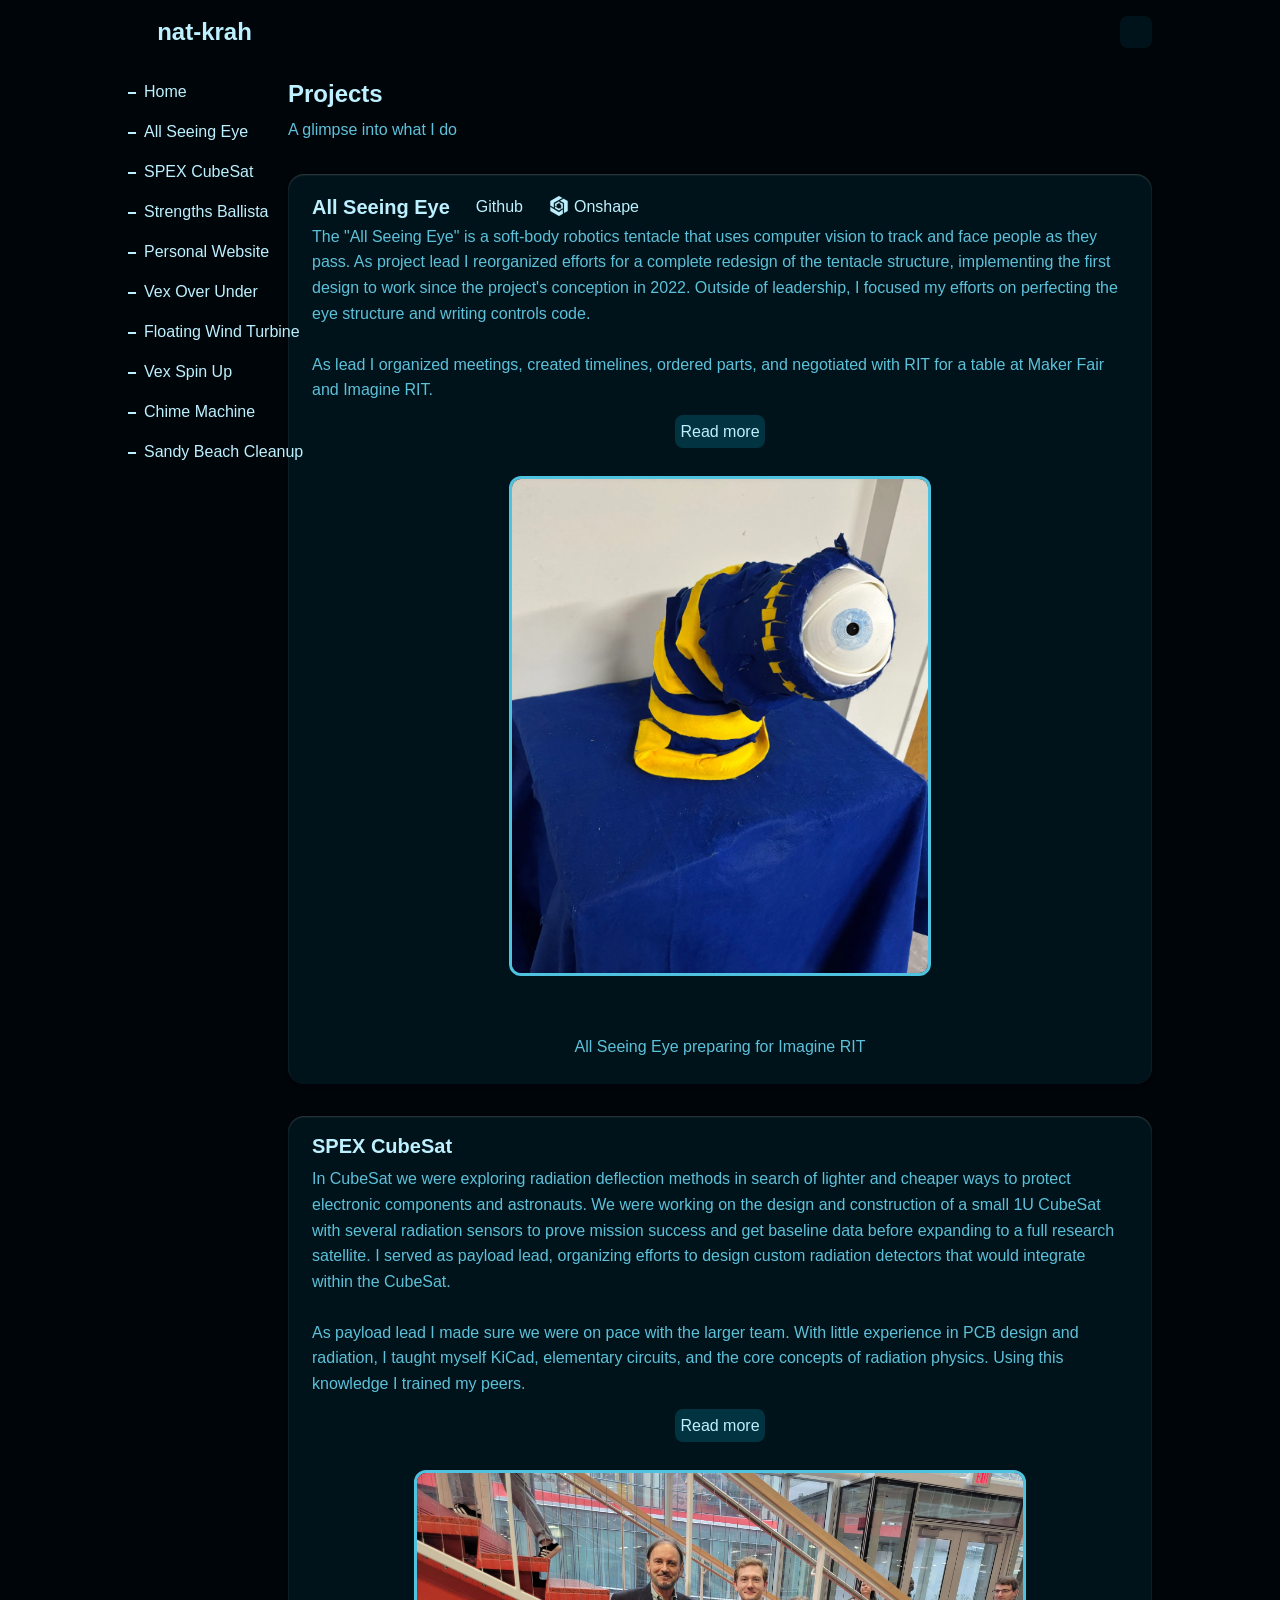
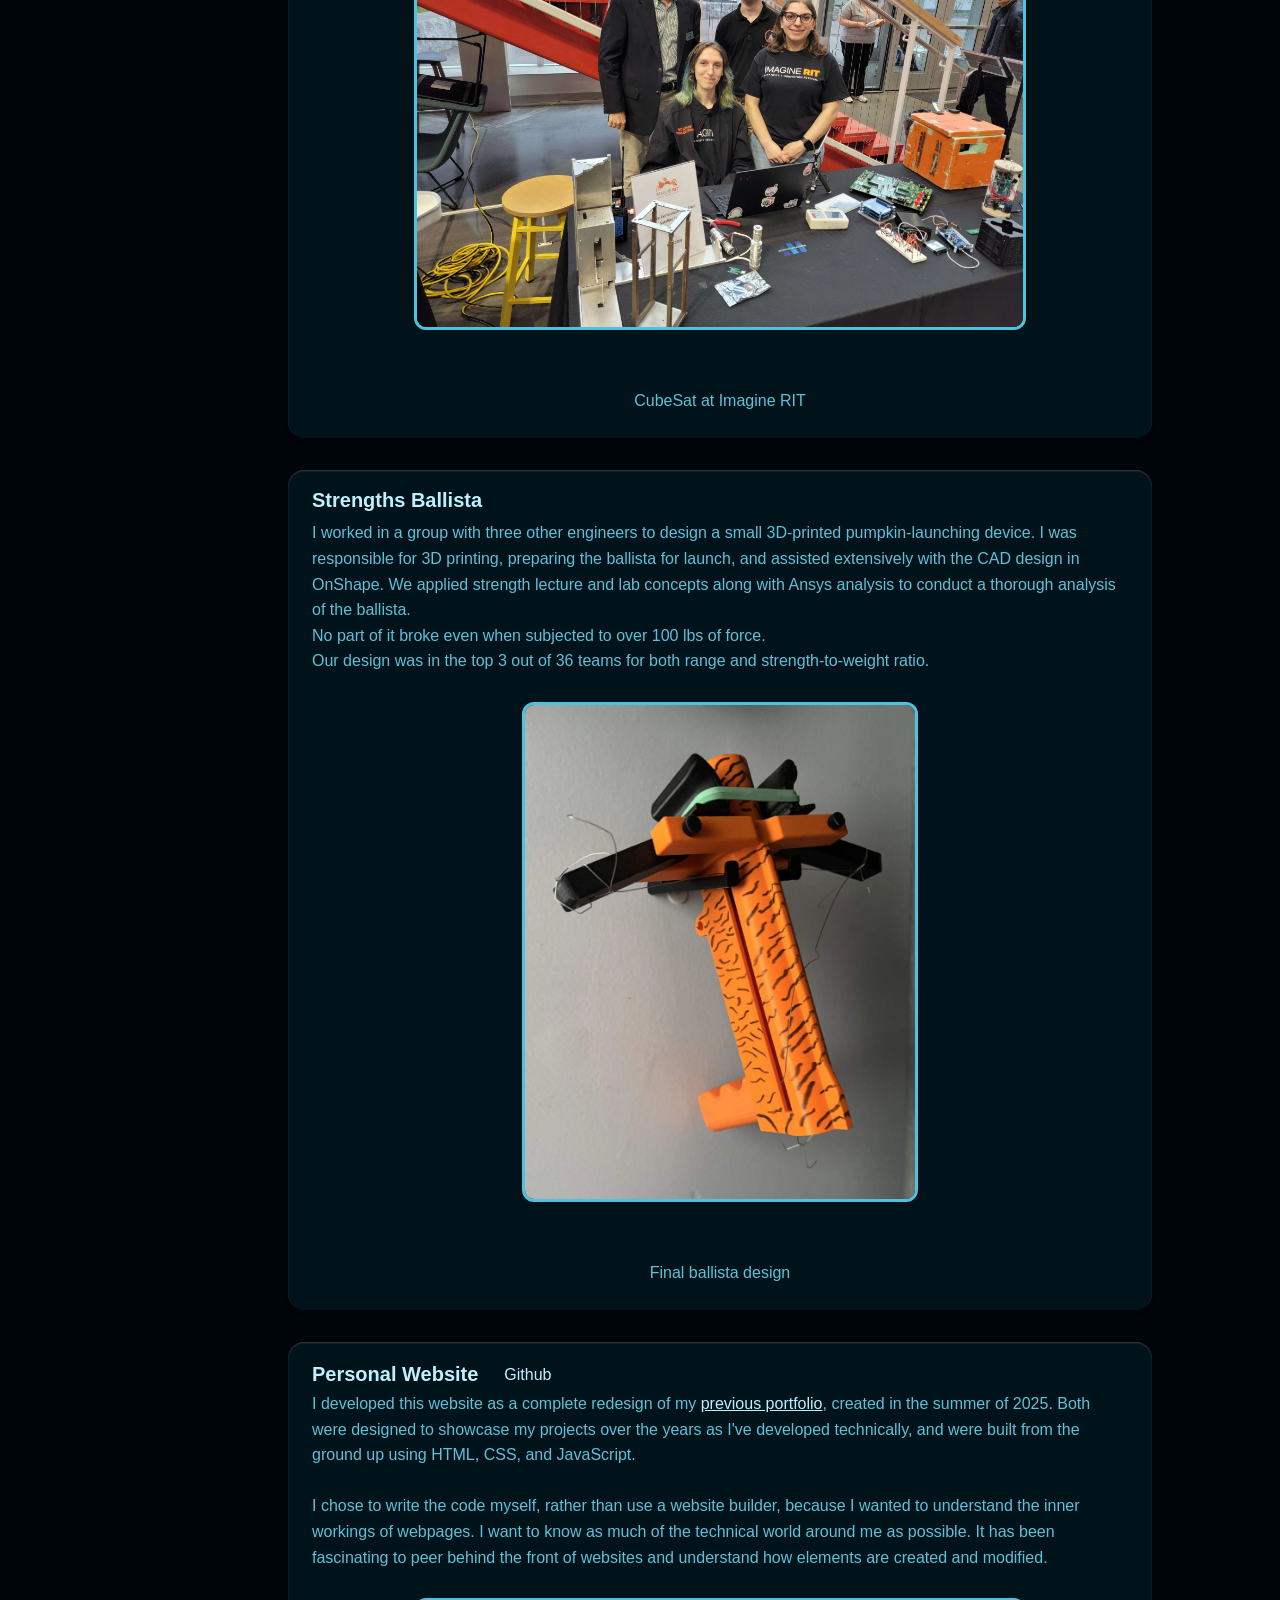
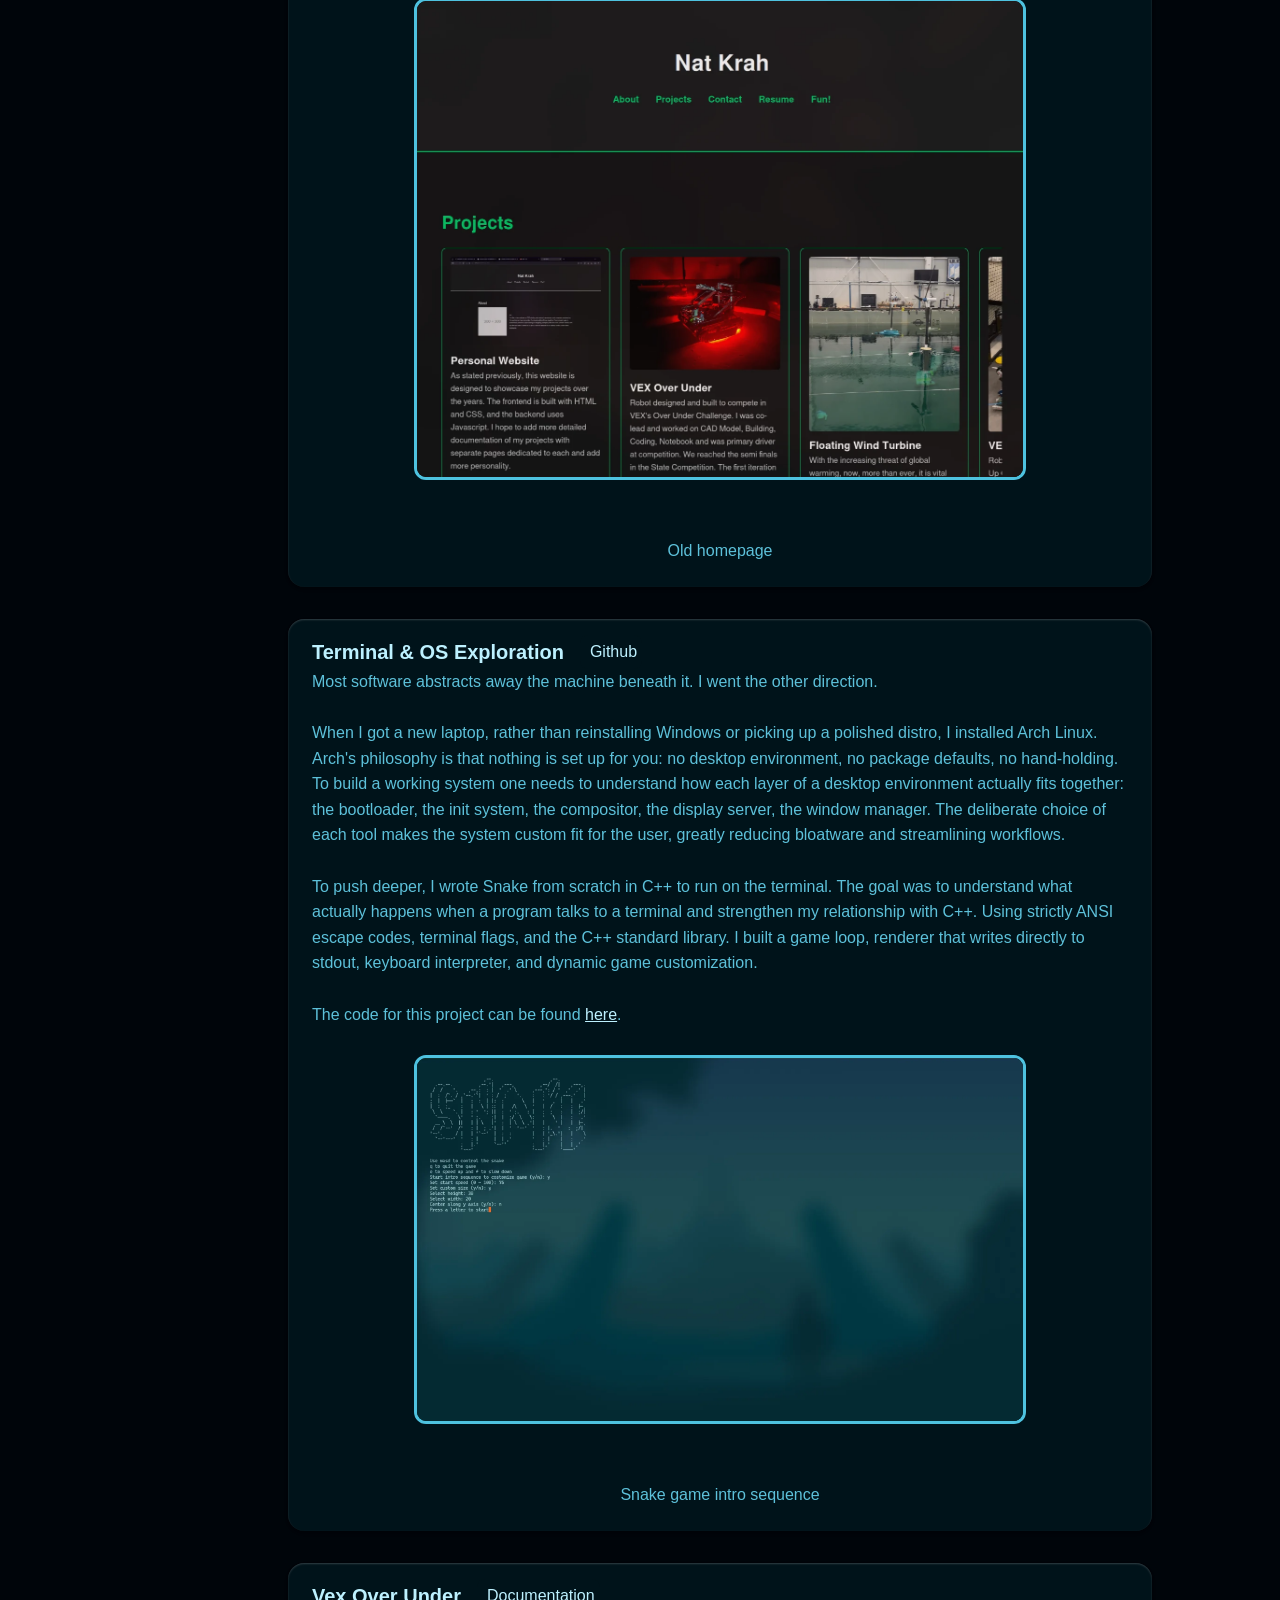
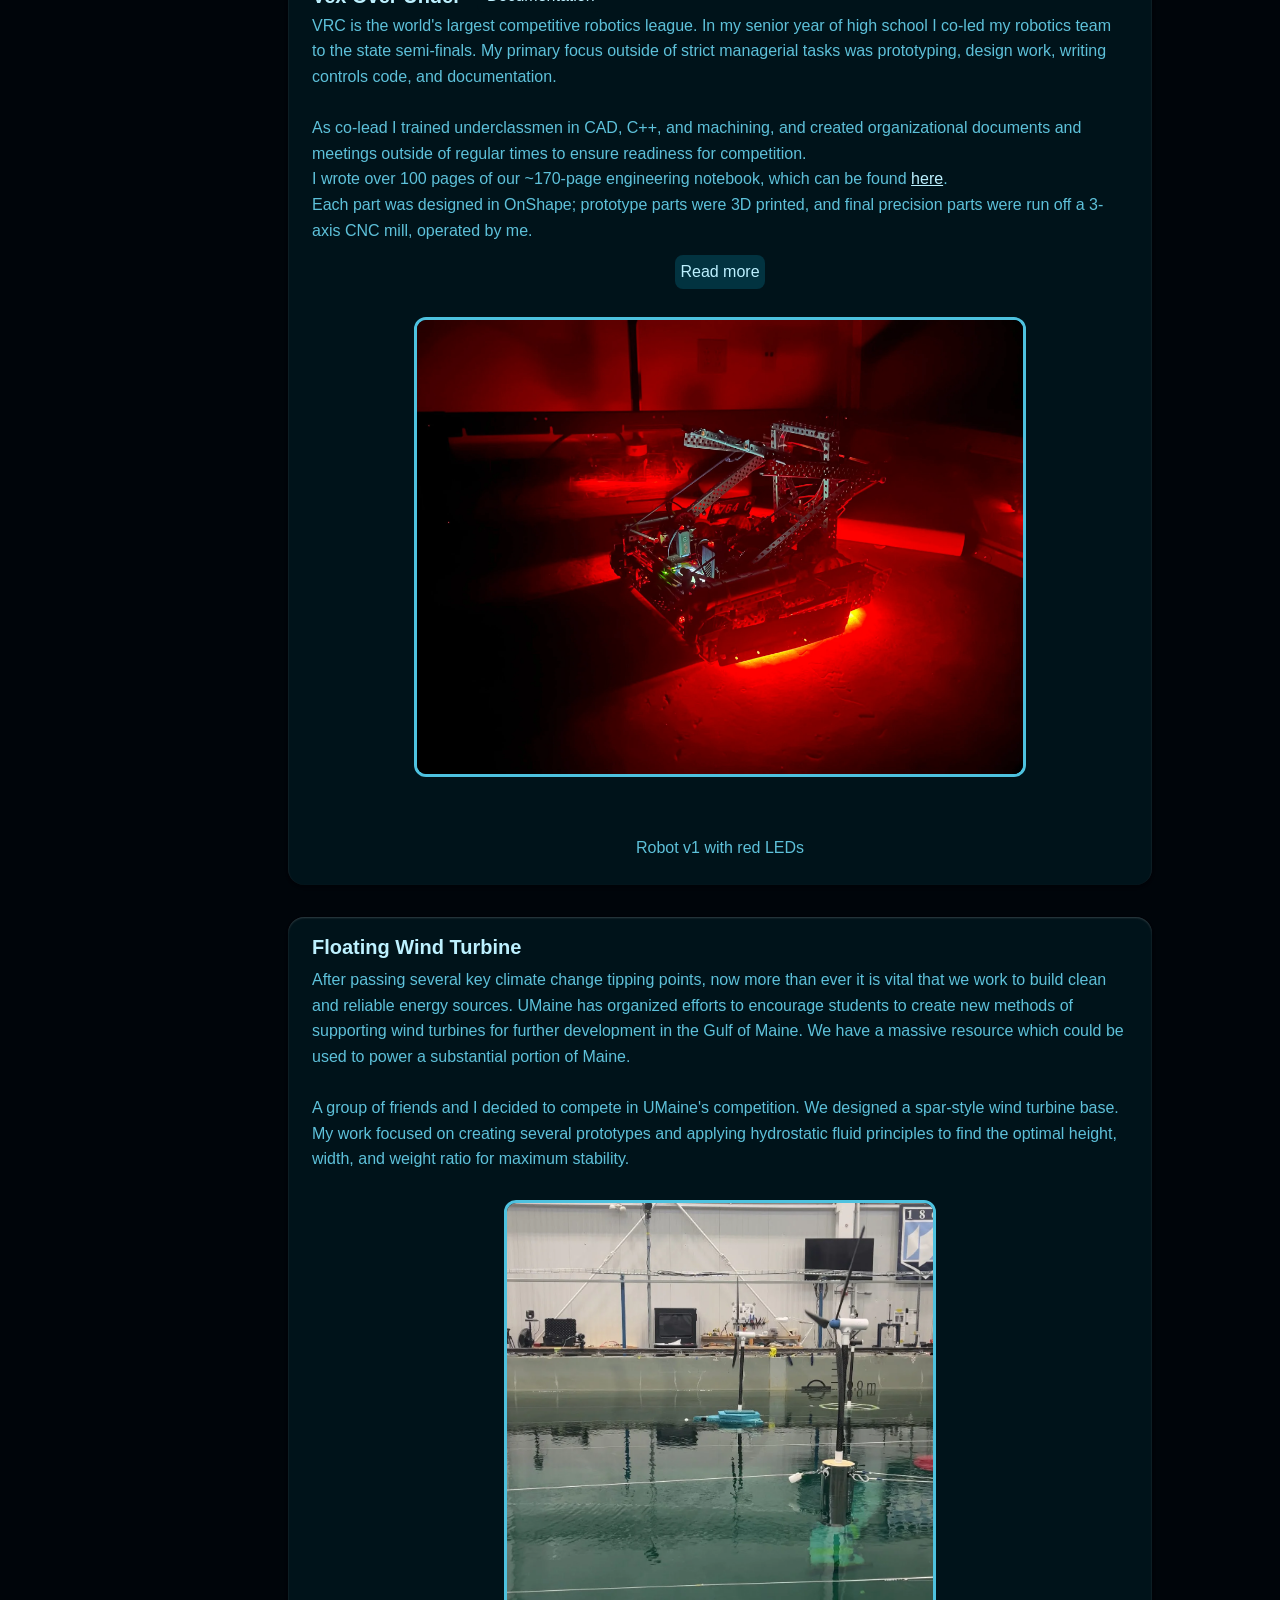
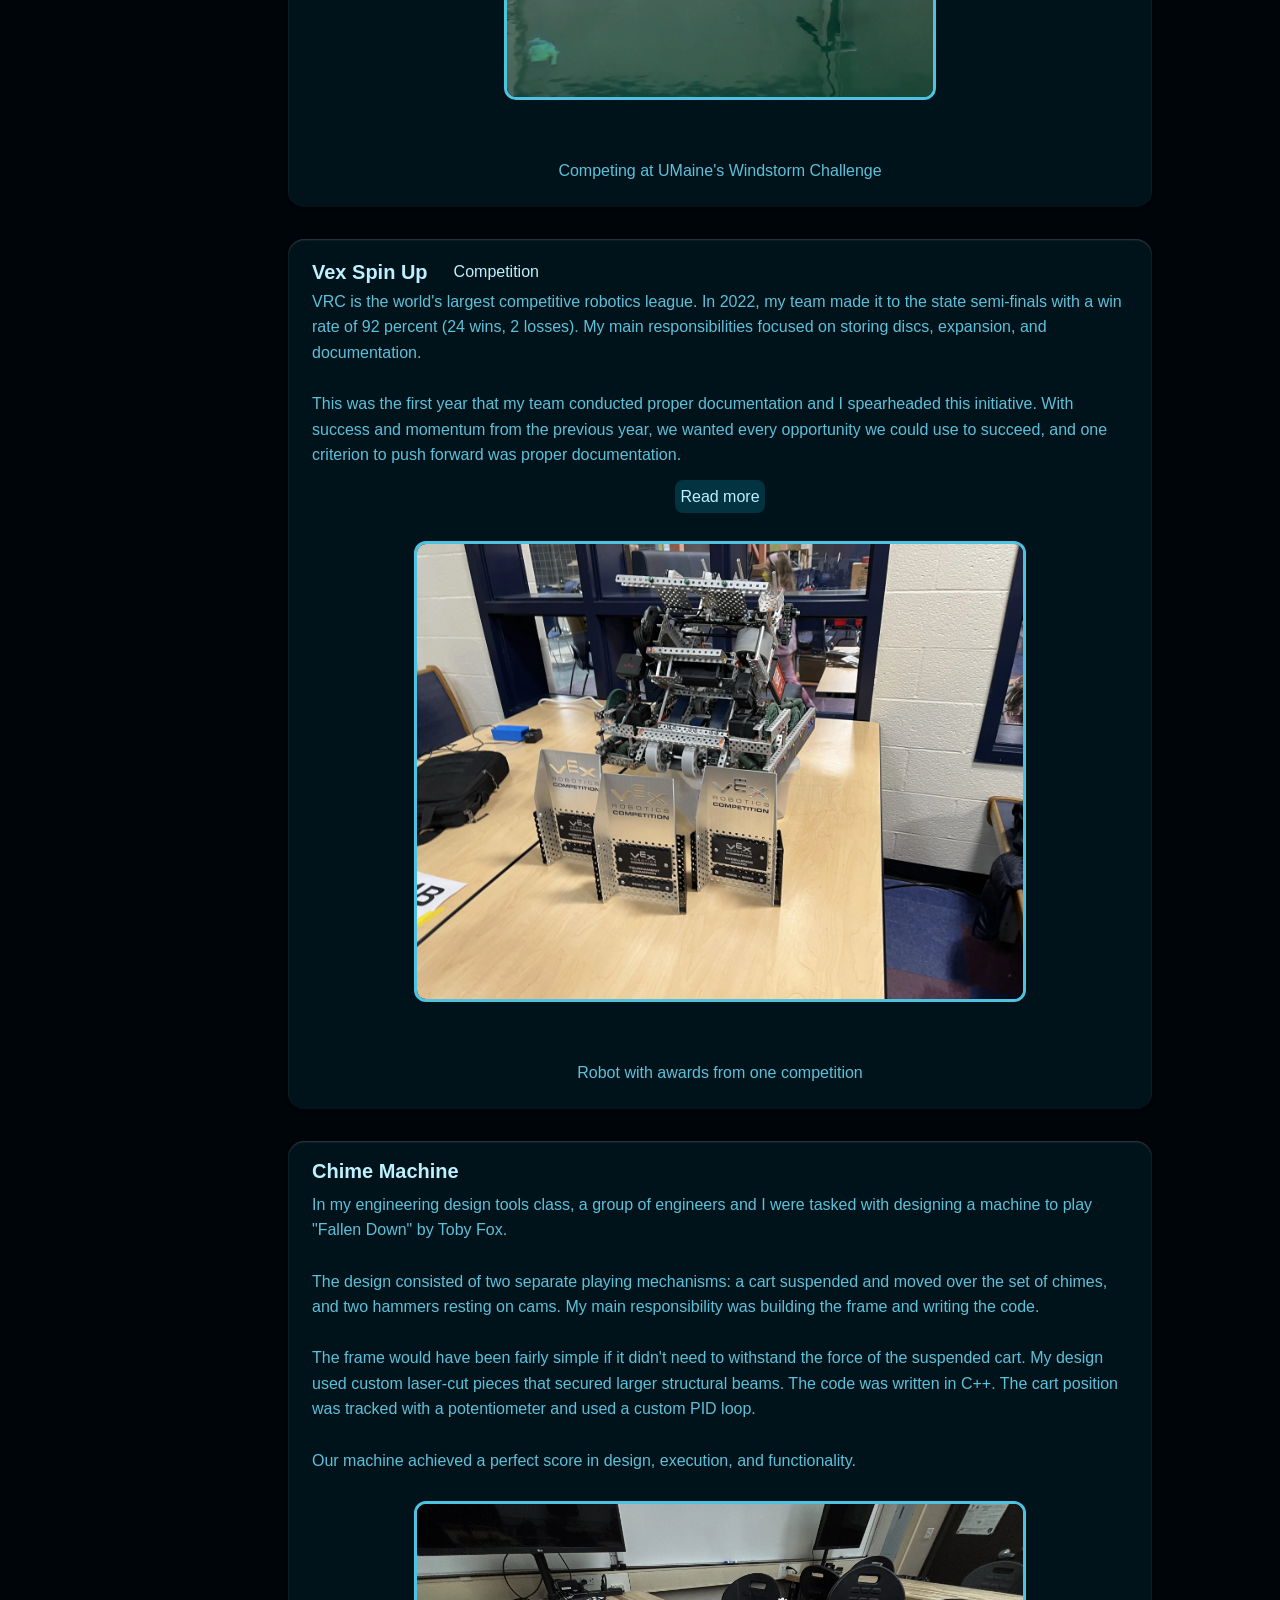
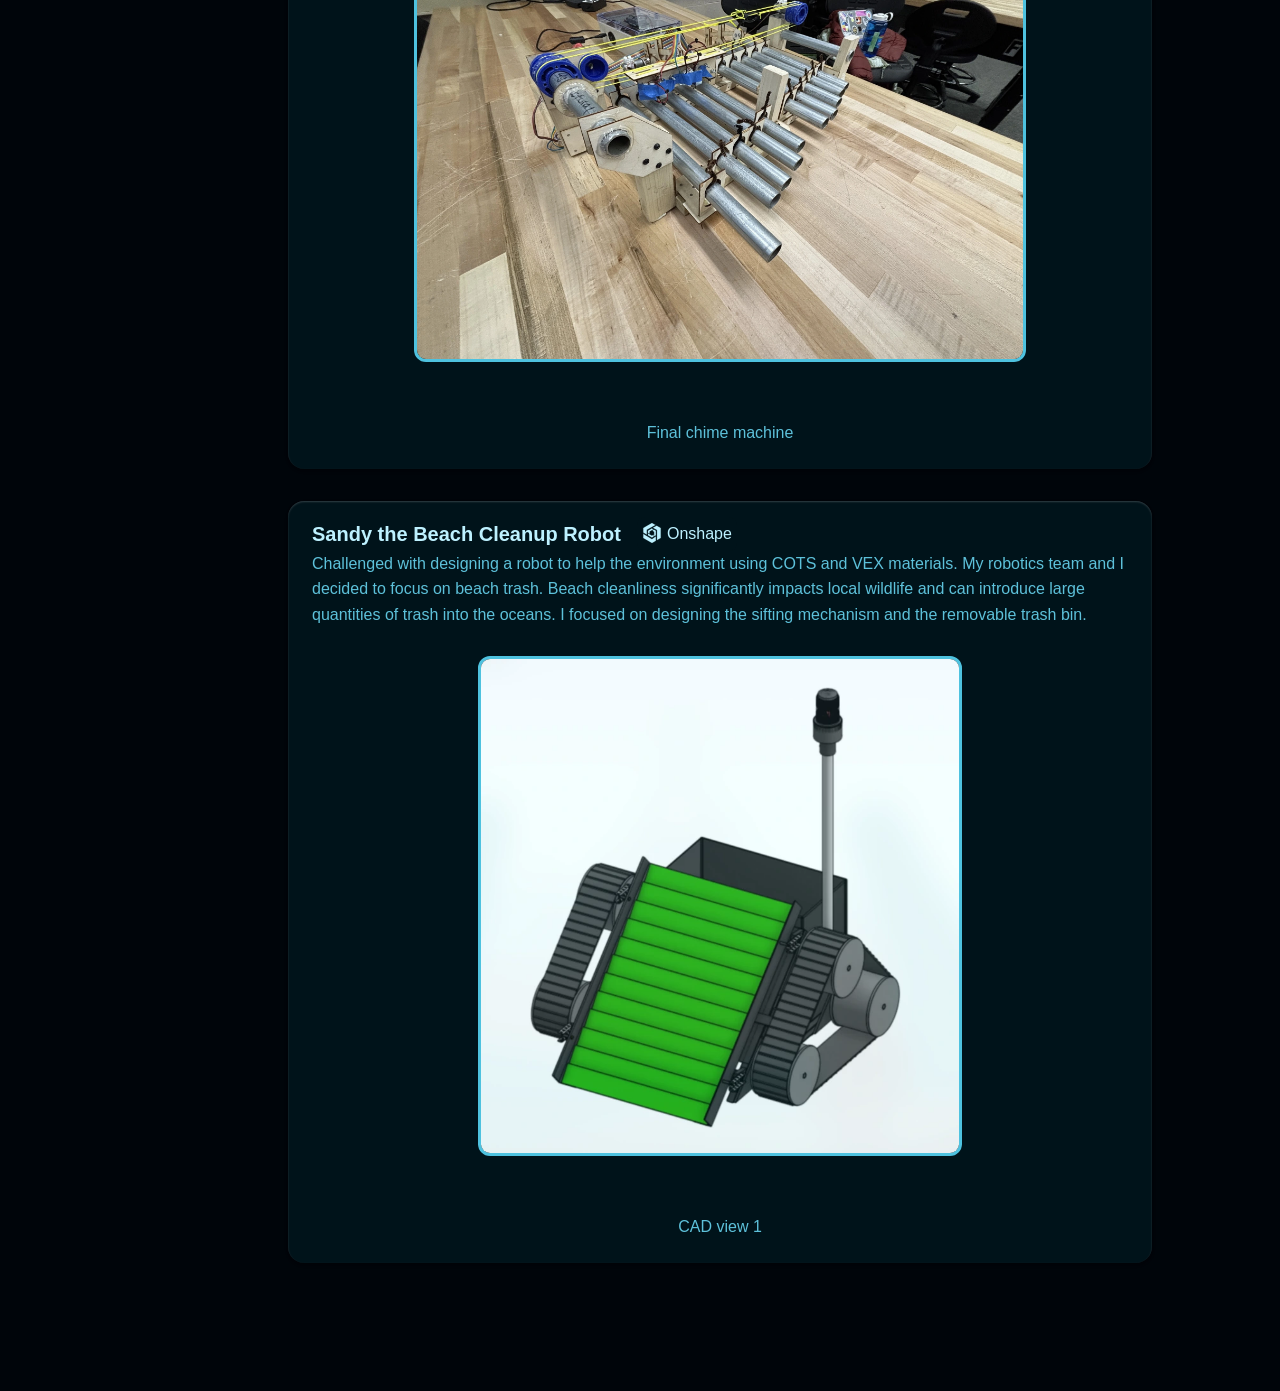
==== commit 80520faa: "Added new project, updated resume" ====
--- a/projects/projects.html
+++ b/projects/projects.html
@@ -97,8 +97,8 @@
                         <p class="read-more-content">
                             <br>
                             The tentacle consists of 8 identical plates stacked on each other, each section separated by a 3D-printed TPU part.
-                            To move the tentacle it is pulled by three wires connected to steppers.
-                            The eye, attached to the final plate, can move independently of the tentacle and has a set of eyelids to blink.
+                            The tentacle is pulled by three cables, similar to a marionet.
+                            The eye, attached to the end, can move independently of the tentacle and has a set of eyelids to blink.
                             The tentacle, eye, and camera are all connected to a Raspberry Pi that uses a Python script to read the camera feed, run a computer vision model, and control the movement of each section.
                         </p>
                     </div>
@@ -228,6 +228,44 @@
                     </div>
                 </section>
 
+                <!-- Snake in Unix Terminal -->
+                <section id="snake-arch" >
+                    <div class="section-info">
+                        <h2>Terminal & OS Exploration</h2>
+                        <a href="https://github.com/nat-krah/snake-cpp" target="_blank" class="btn nowrap section-btn">
+                            <i data-feather="github"></i>
+                            <p>Github</p>
+                        </a>
+                    </div>
+                    <p>
+                        Most software abstracts away the machine beneath it. I went the other direction.
+                        <br><br>
+                        When I got a new laptop, rather than reinstalling Windows or picking up a polished distro, I installed Arch Linux. 
+                        Arch's philosophy is that nothing is set up for you: no desktop environment, no package defaults, no hand-holding. 
+                        To build a working system one needs to understand how each layer of a desktop environment actually fits together: the bootloader, the init system, the compositor, the display server, the window manager. 
+                        The deliberate choice of each tool makes the system custom fit for the user, greatly reducing bloatware and streamlining workflows.
+                        <br><br>
+                        To push deeper, I wrote Snake from scratch in C++ to run on the terminal. 
+                        The goal was to understand what actually happens when a program talks to a terminal and strengthen my relationship with C++. 
+                        Using strictly ANSI escape codes, terminal flags, and the C++ standard library. 
+                        I built a game loop, renderer that writes directly to stdout, keyboard interpreter, and dynamic game customization. 
+                        <br><br>
+                        The code for this project can be found <a href="https://github.com/nat-krah/snake-cpp" class="in-text-link" target="_blank">here</a>.
+                    </p>
+
+                    <div class="project-content"
+                        data-img='["../img/snake-arch/intro-sequence.webp", "../img/snake-arch/fastfetch.webp", "../img/snake-arch/desktop.webp", "../img/snake-arch/gameplay.webp"]'
+                        data-captions='["Snake game intro sequence", "Terminal with Fastfetch", "Hyprland Desktop", "Snake gameplay"]'>
+
+                        <img class="img-project enlargeable" src="../img/snake-arch/intro-sequence.webp" alt="Snake game intro sequence" width="400">
+                        <div class="nav-buttons">
+                            <button class="img-nav-btn prev-btn"><i data-feather="arrow-left"></i></button>
+                            <button class="img-nav-btn next-btn"><i data-feather="arrow-right"></i></button>
+                        </div>
+                        <p class="img-caption">Snake game intro sequence</p>
+                    </div>
+                </section>
+
                 <!-- Vex Over Under -->
                 <section id="vex-over-under">
                     <div class="section-info">
@@ -339,34 +377,6 @@
                     </div>
                 </section>
 
-                <!-- Snake in Unix Terminal (hidden) -->
-                <section id="snake" style="display: none;">
-                    <div class="section-info">
-                        <h2>Snake in Unix Terminal</h2>
-                        <a href="https://github.com/nat-krah/snake-cpp" target="_blank" class="btn nowrap section-btn">
-                            <i data-feather="github"></i>
-                            <p>Github</p>
-                        </a>
-                    </div>
-                    <p>
-                        As part of an effort to learn more C++ and to get more comfortable using Unix terminals, I decided to code the game Snake from the ground up.
-                        I used limited resources, only looking at ANSI escape codes, terminal flags, and C++ documentation.
-                        Basic code was ported over to JavaScript and can be played <a href="snake.html" class="in-text-link">here</a>.
-                    </p>
-
-                    <div class="project-content"
-                        data-img='["../img/snake/intro-sequence.webp", "../img/snake/gameplay.webp"]'
-                        data-captions='["Snake game intro sequence", "Snake gameplay"]'>
-
-                        <img class="img-project enlargeable" src="../img/snake/intro-sequence.webp" alt="Snake game intro sequence" width="400">
-                        <div class="nav-buttons">
-                            <button class="img-nav-btn prev-btn"><i data-feather="arrow-left"></i></button>
-                            <button class="img-nav-btn next-btn"><i data-feather="arrow-right"></i></button>
-                        </div>
-                        <p class="img-caption">Snake game intro sequence</p>
-                    </div>
-                </section>
-
                 <!-- Lunar Lander (hidden) -->
                 <section id="lunar-lander" style="display: none;">
                     <div class="section-info">
@@ -425,7 +435,20 @@
 
                 <!-- Sandy the Beach Cleanup Robot -->
                 <section id="sandy">
-                    <h2>Sandy the Beach Cleanup Robot</h2>
+                    <div class="section-info">
+                        <h2>Sandy the Beach Cleanup Robot</h2>
+                        <a href="https://cad.onshape.com/documents/49b528d1cb021abc2a8c8ecb/v/04075a05538f1be850938fe4/e/6a3fedb9bba1b67d192315f0?showReturnToWorkspaceLink=true" target="_blank" class="btn nowrap section-btn onshape-icon-wrapper">
+                            <svg class="onshape-icon feather" xmlns="http://www.w3.org/2000/svg" viewBox="380.1 179.5 258.9 298.6">
+                                <polygon points="558.7 208.2 508.9 179.5 380.1 253.9 380.1 320.5 431.2 350.8 431.2 282 558.7 208.2"/>
+                                <polygon points="380.1 342.4 380.1 403.4 509.6 478.1 566.3 445.5 566.3 382.9 508.9 420.3 380.1 342.4"/>
+                                <polygon points="585.5 285.3 525.3 250.6 578.5 219.7 639 254.3 639 403.4 585.4 434.3 585.5 285.3"/>
+                                <polygon points="528.6 274.2 506.8 261.6 450.2 294.3 450.2 323.5 472.5 336.7 472.5 306.7 528.6 274.2"/>
+                                <polygon points="450.2 335.3 450.2 362 508.9 397.3 533.1 382.4 533.1 355.6 508.9 371 450.2 335.3"/>
+                                <polygon points="542.8 309.7 516 294.2 539.5 280.5 566.3 295.9 566.3 361.4 542.8 376.2 542.8 309.7"/>
+                            </svg>
+                            <p>Onshape</p>
+                        </a>
+                    </div>
                     <p>
                         Challenged with designing a robot to help the environment using COTS and VEX materials.
                         My robotics team and I decided to focus on beach trash.
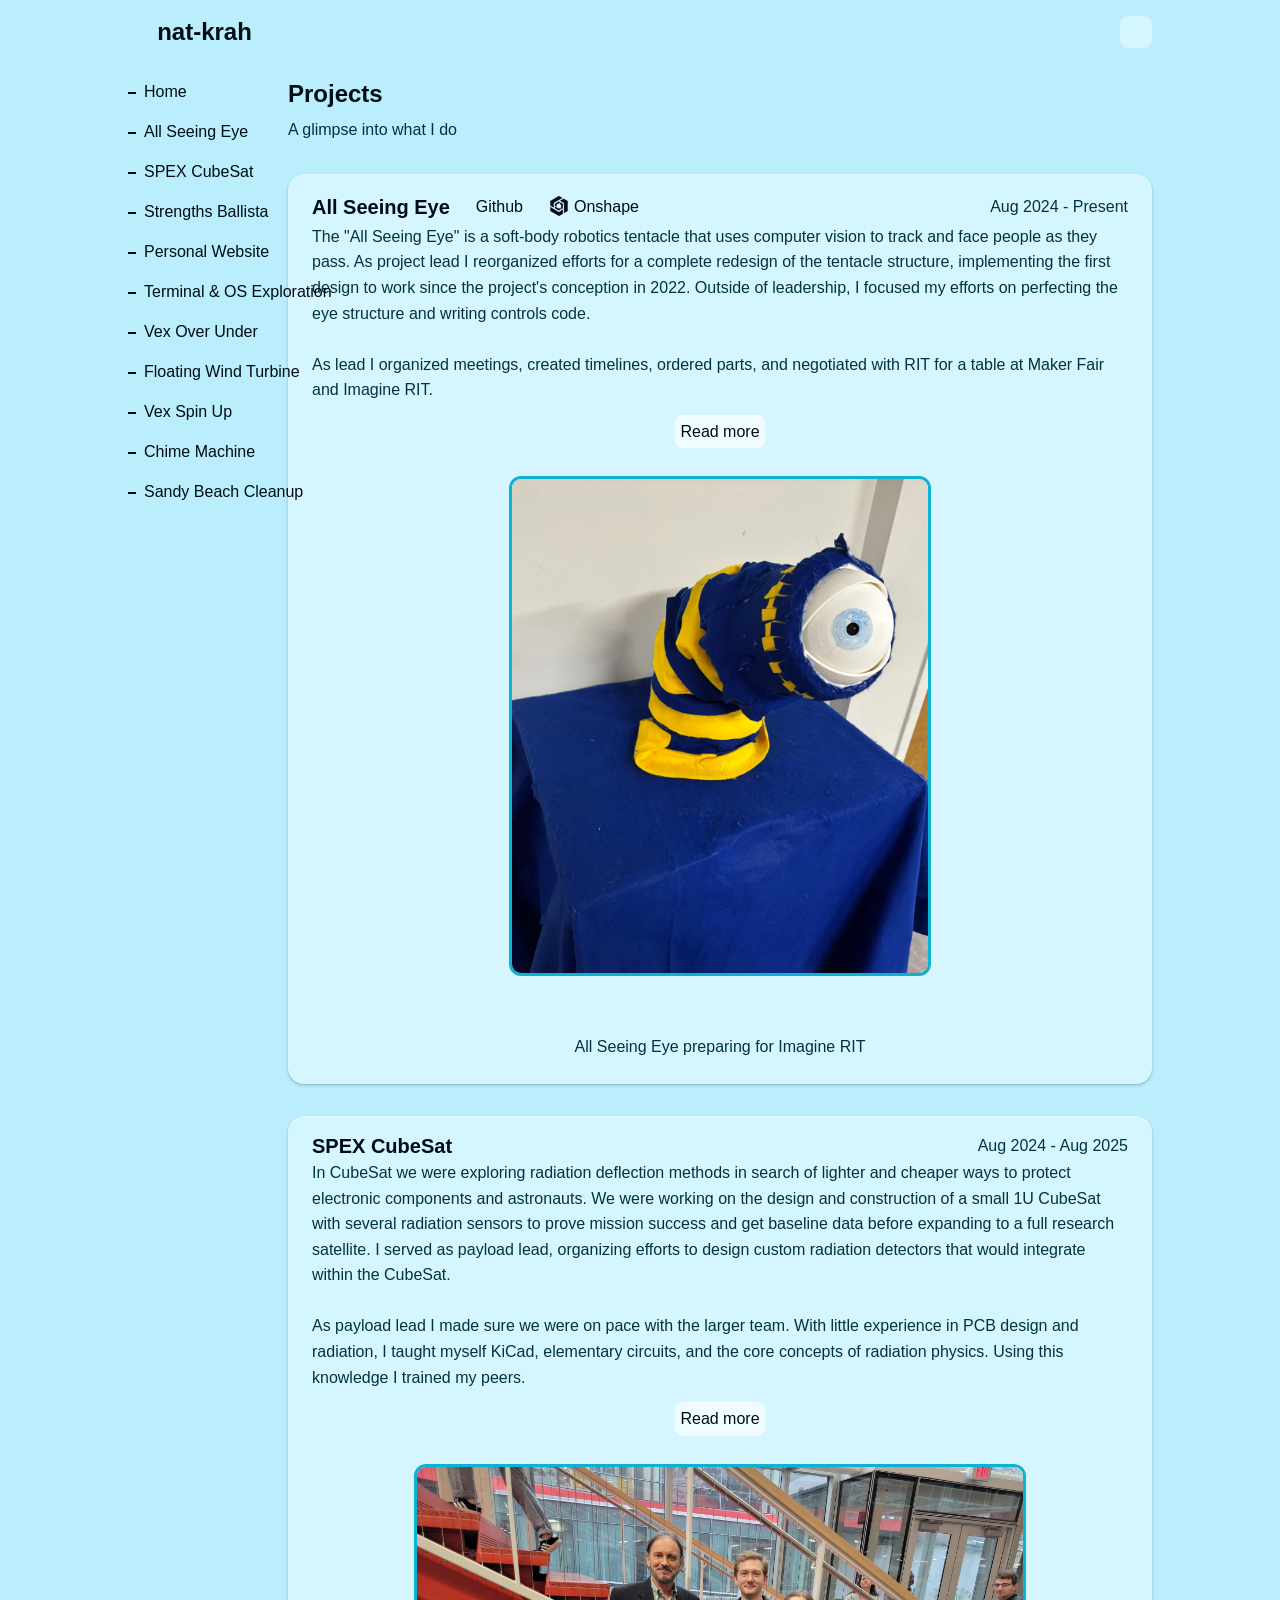
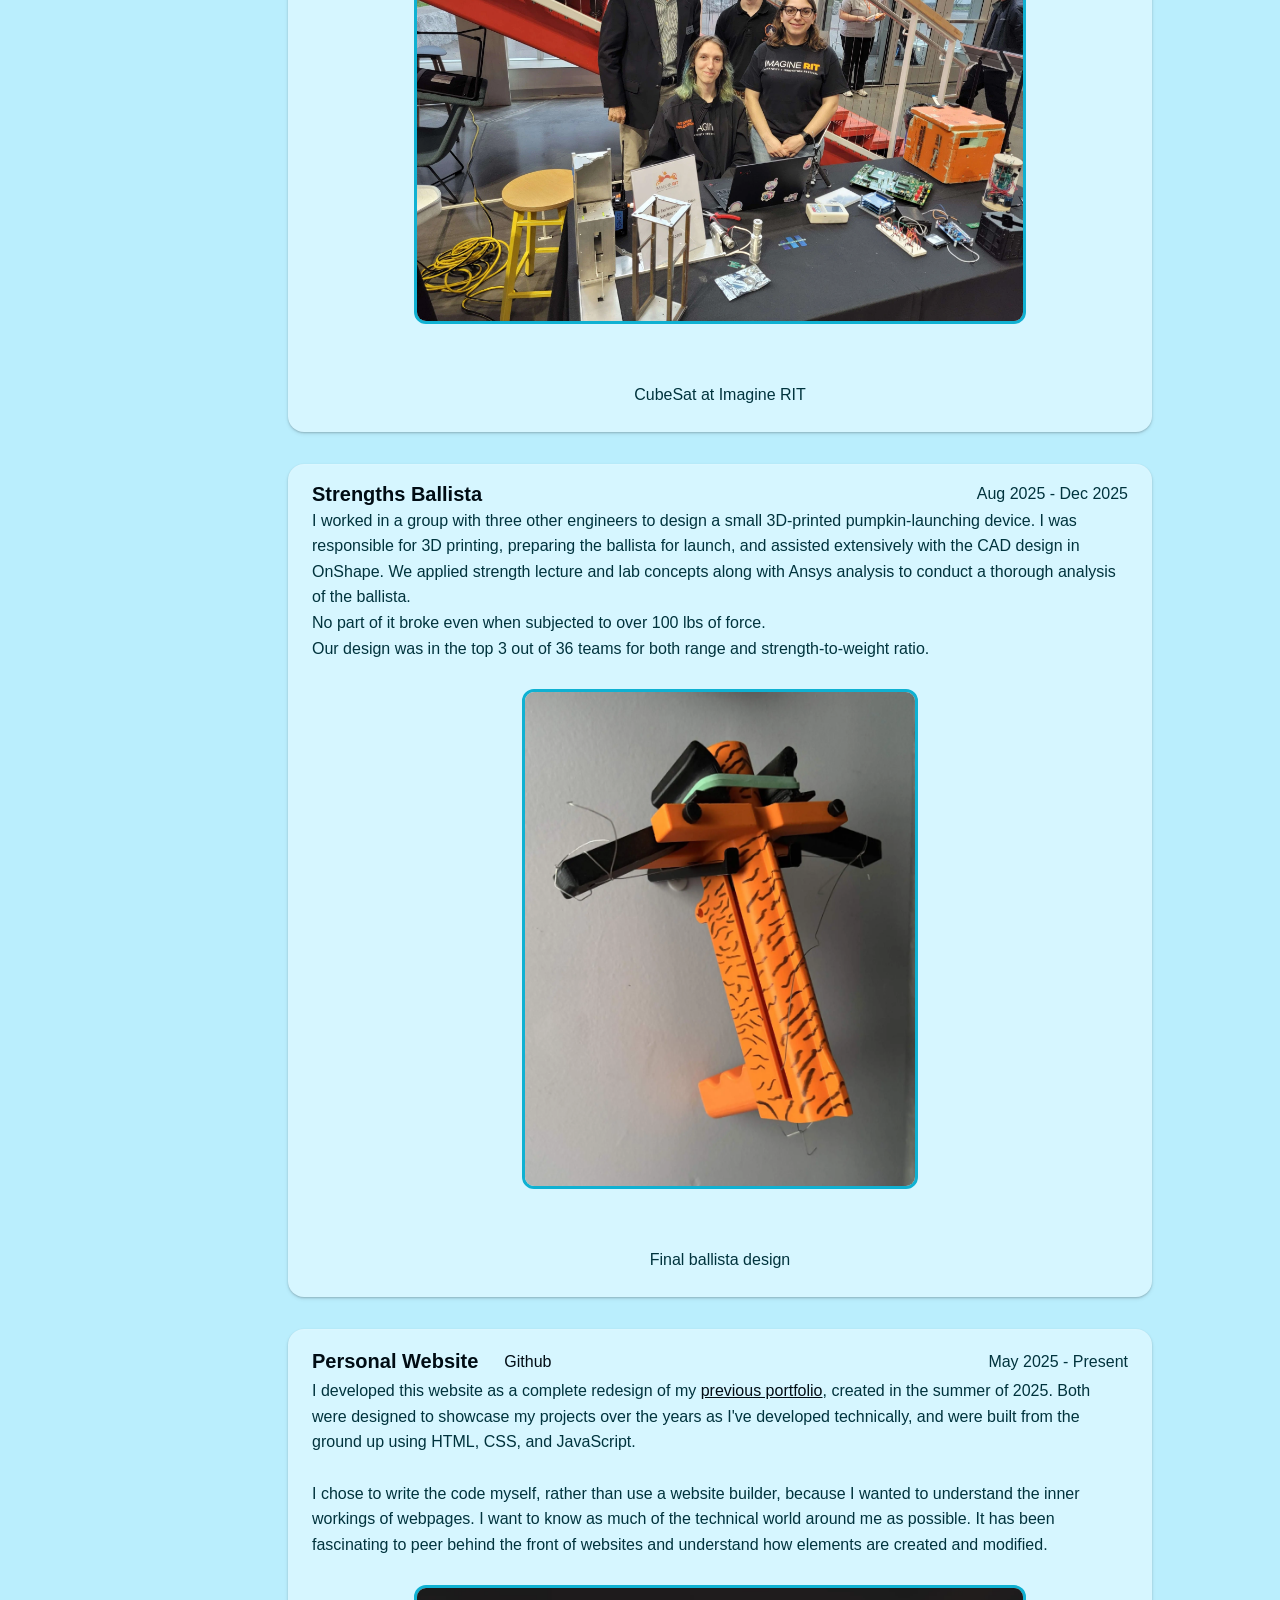
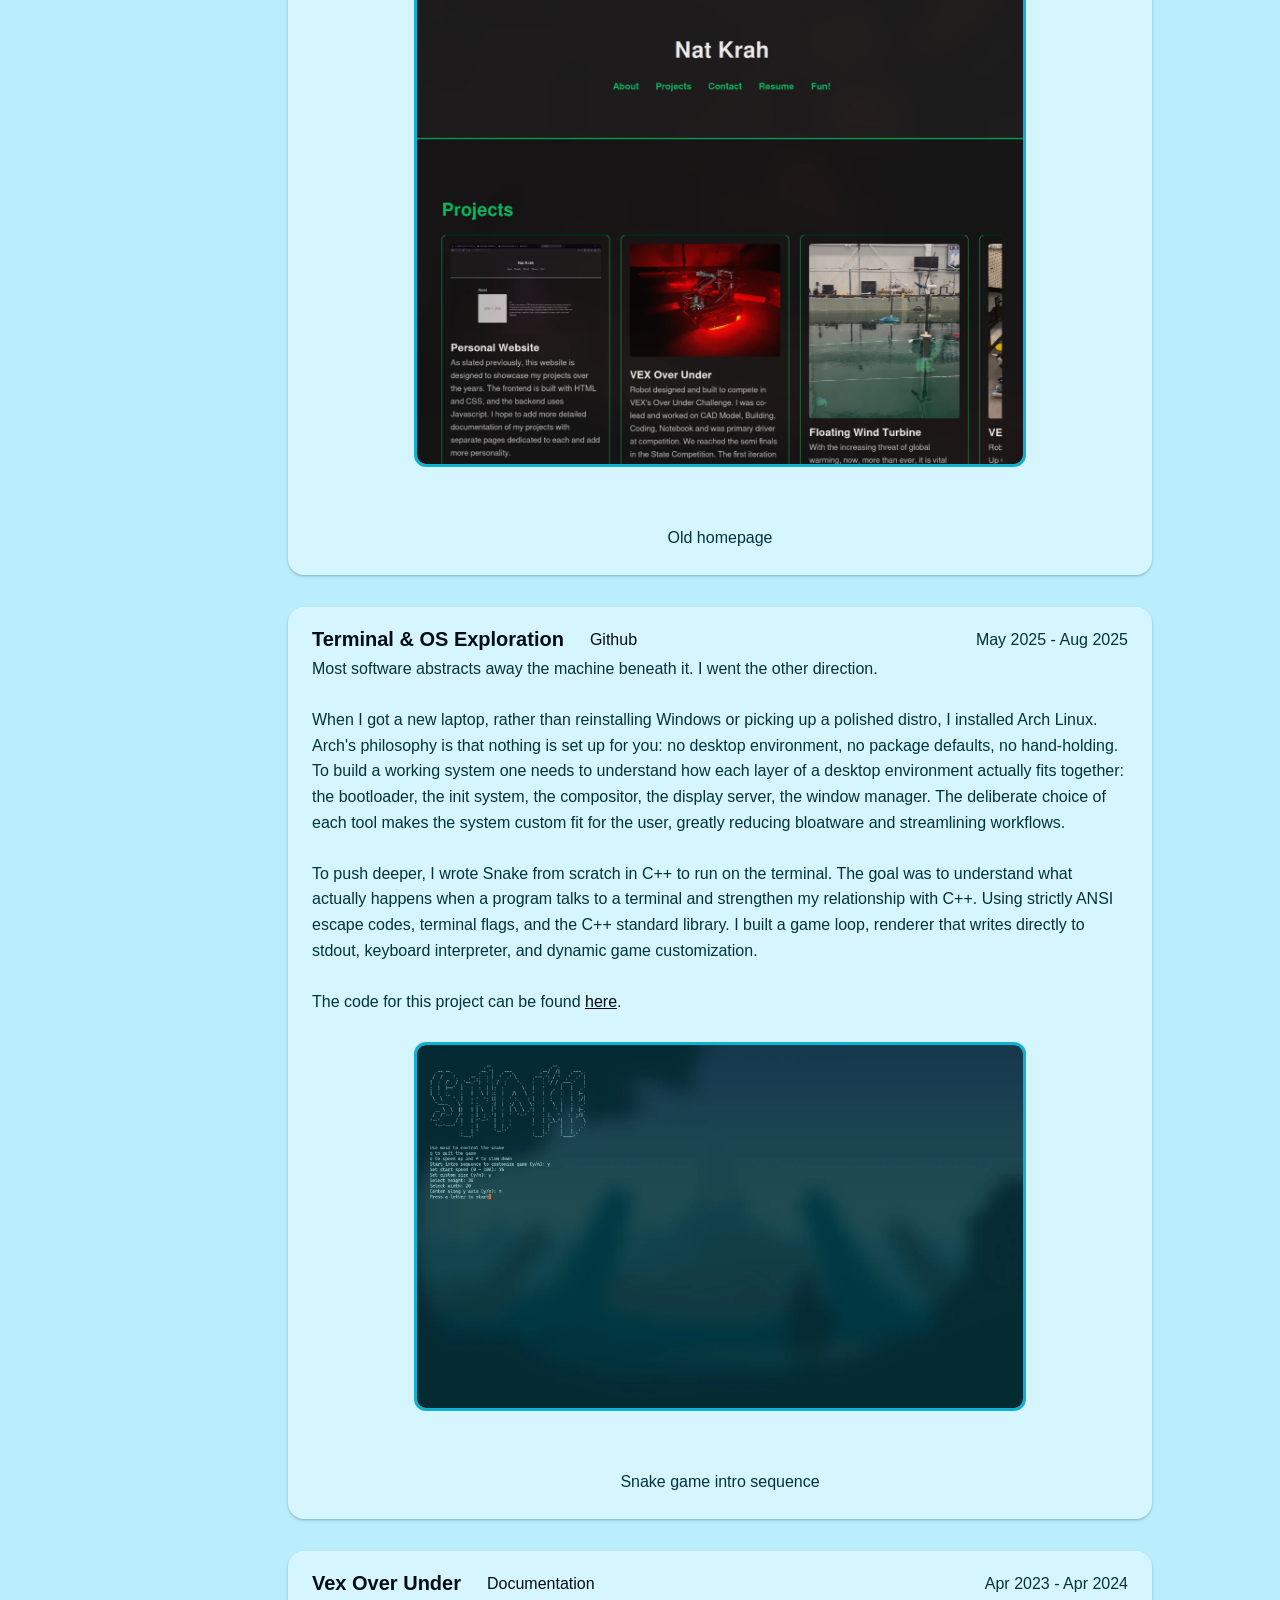
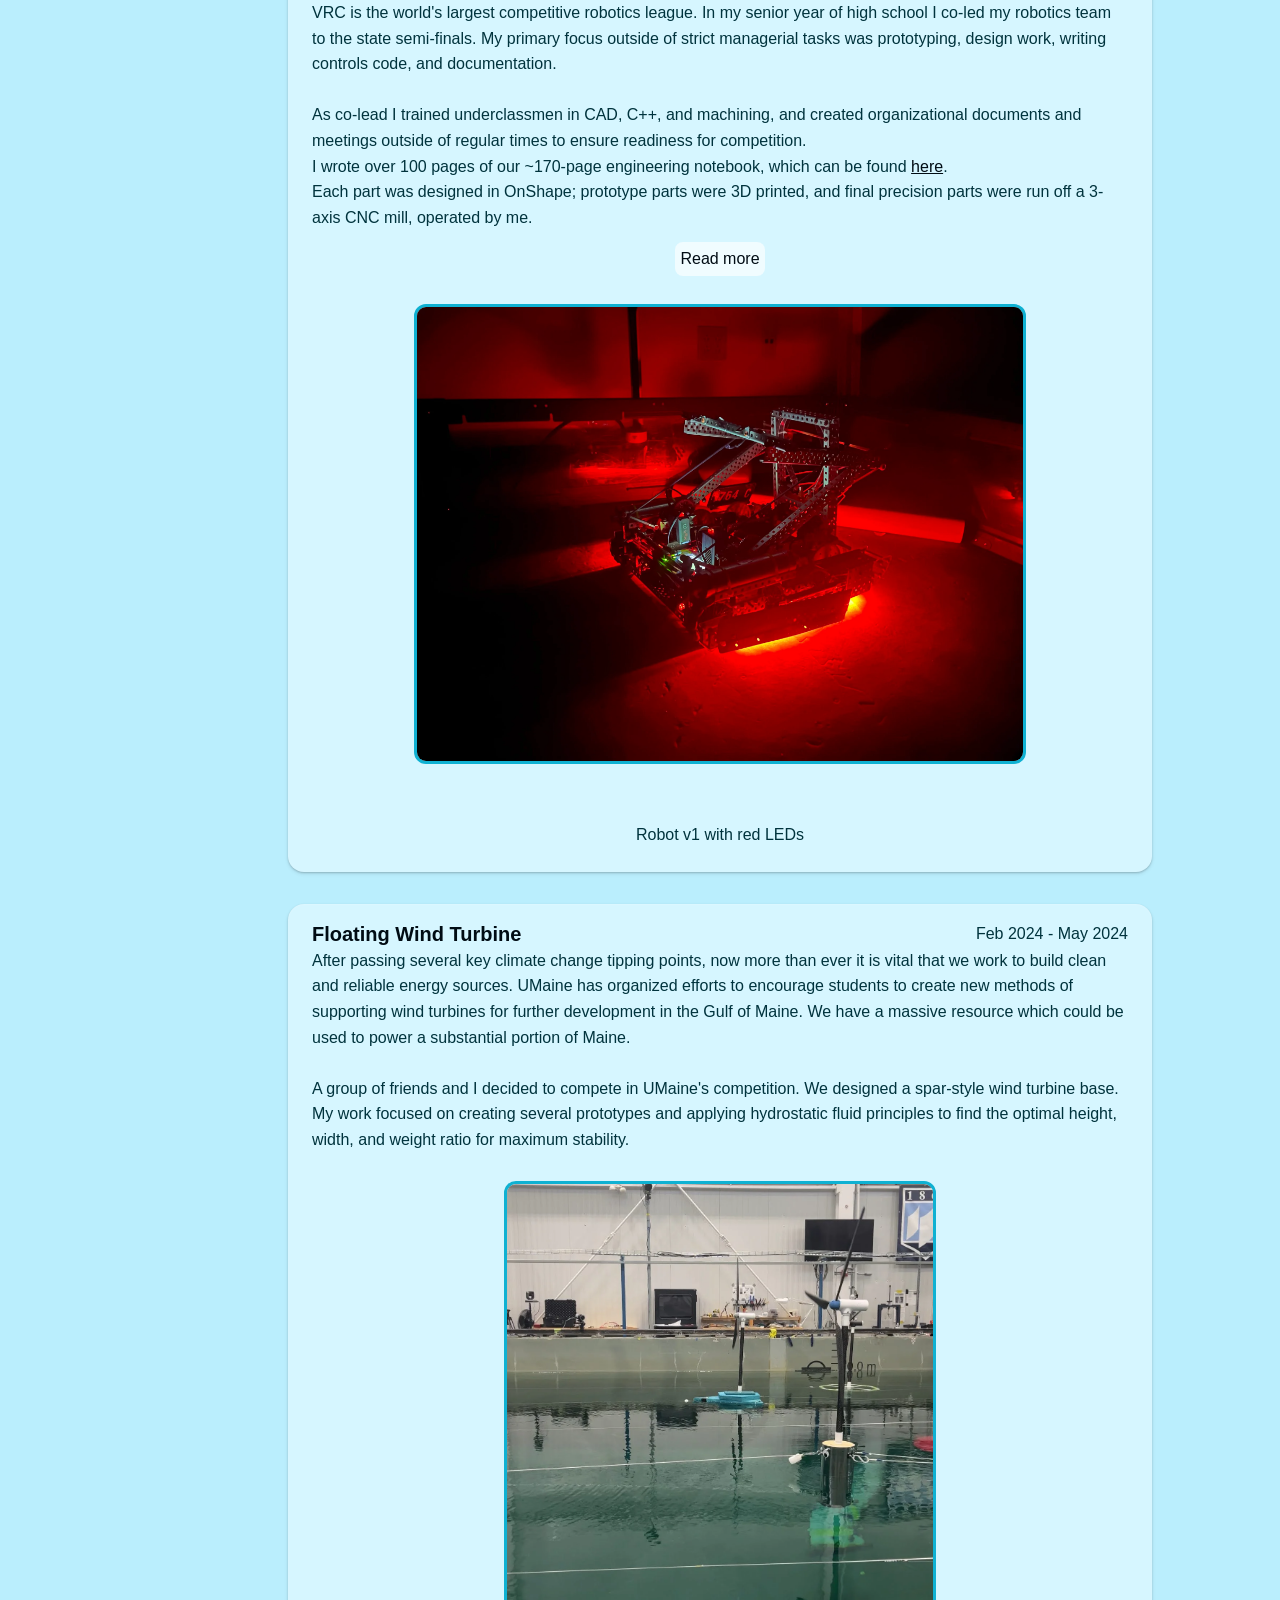
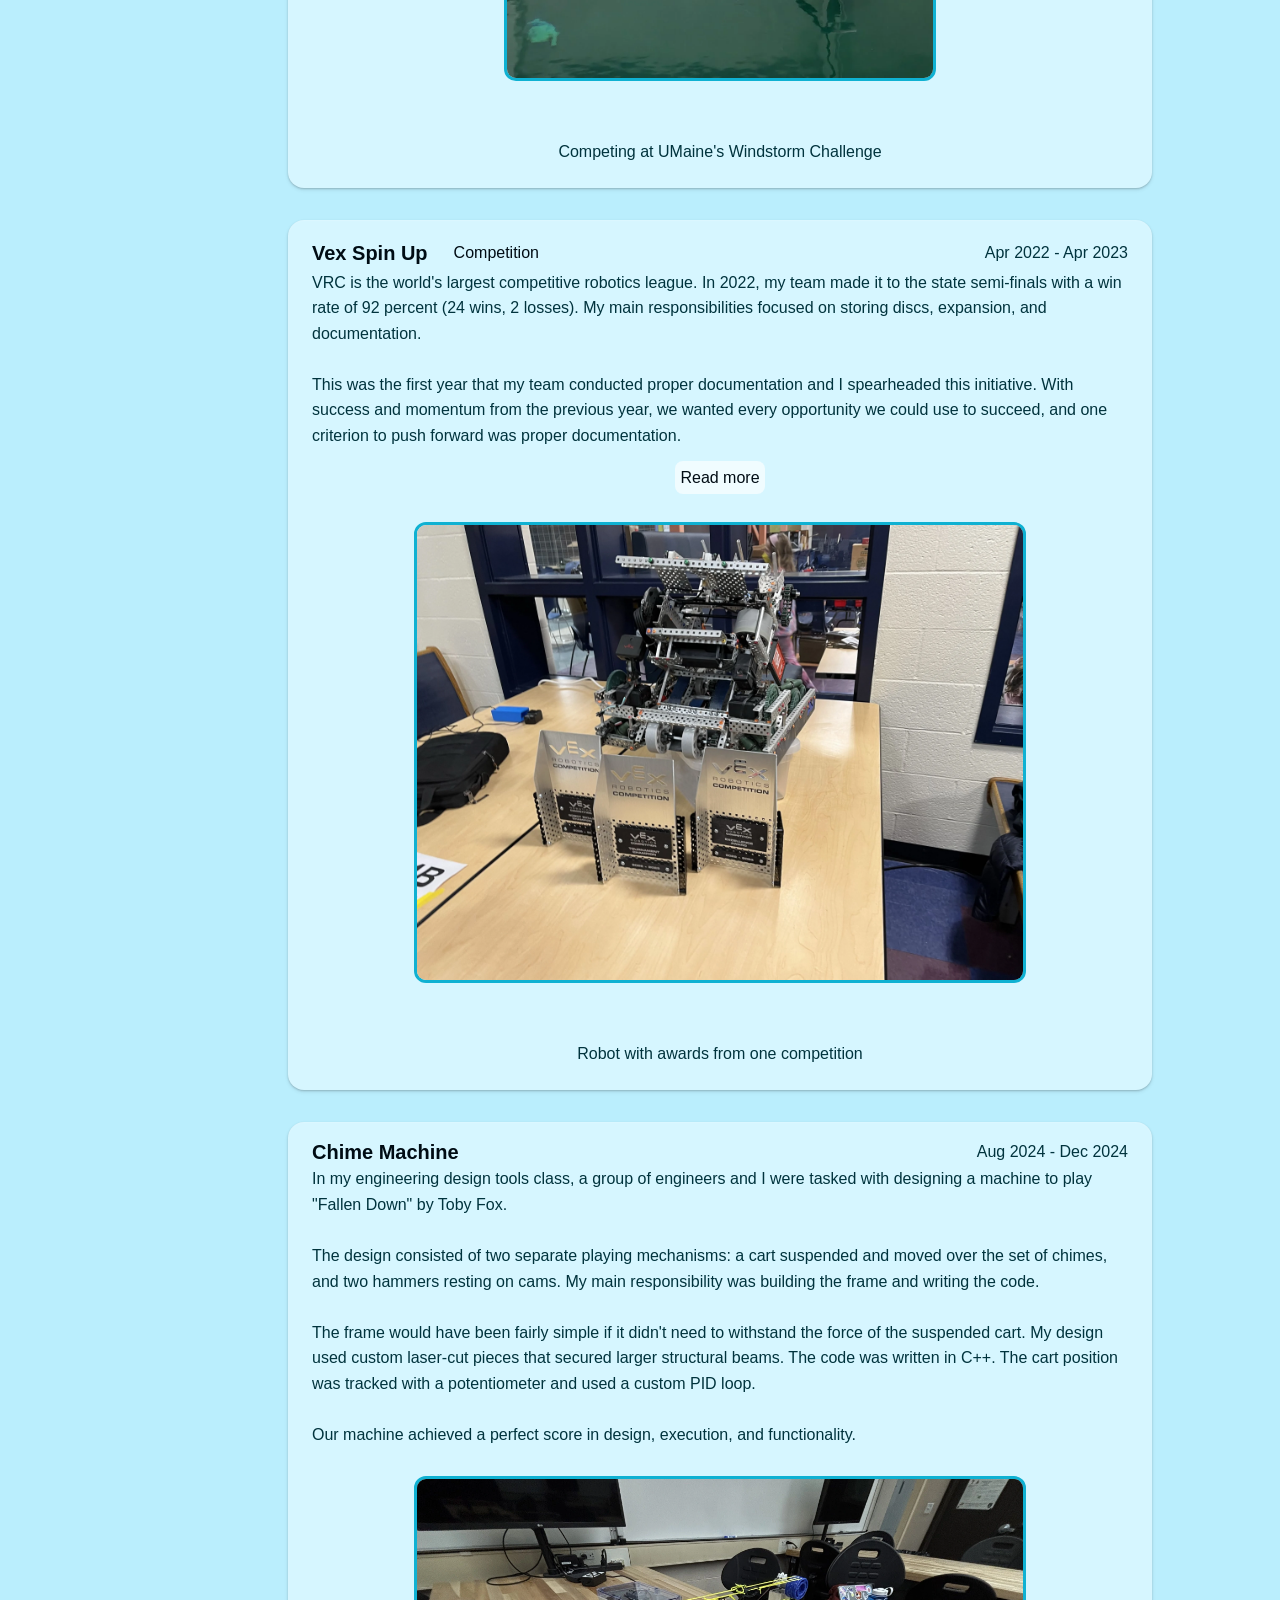
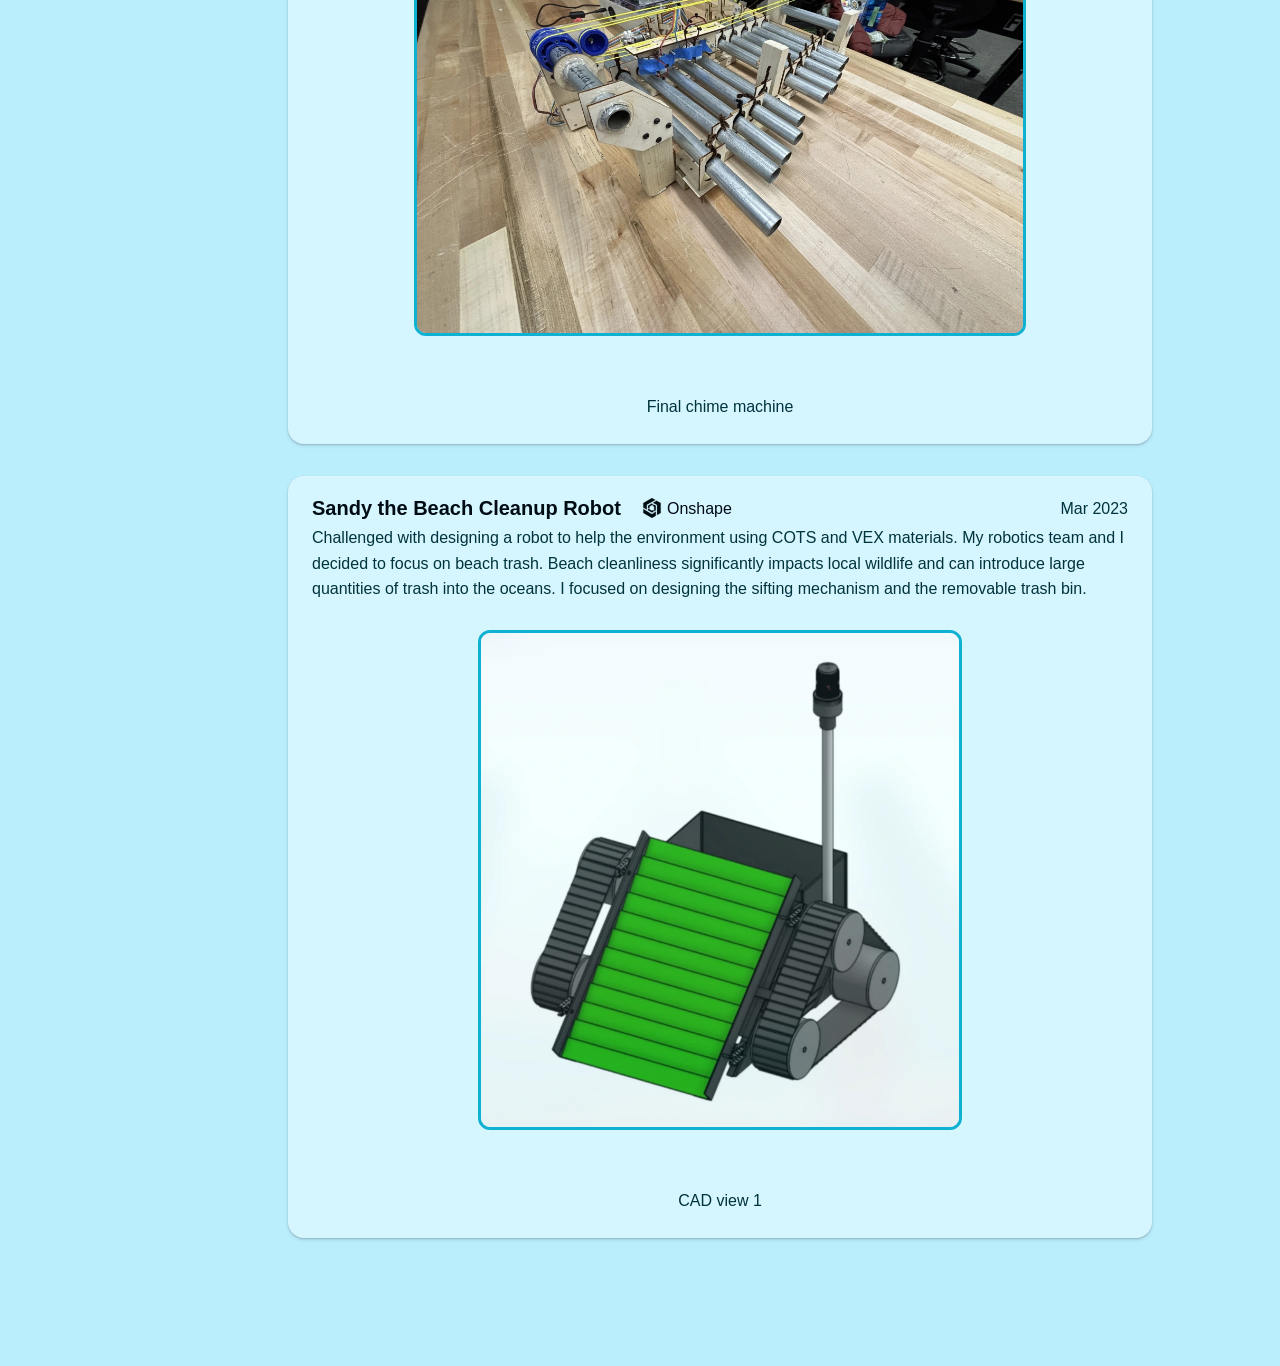
==== commit 4ffa26b4: "Added timeline for project n fixed color mode" ====
--- a/projects/projects.html
+++ b/projects/projects.html
@@ -48,6 +48,7 @@
                         <a href="#cubesat"><p>SPEX CubeSat</p></a>
                         <a href="#ballista"><p>Strengths Ballista</p></a>
                         <a href="#website"><p>Personal Website</p></a>
+                        <a href="#snake-arch"><p>Terminal & OS Exploration</p></a>
                         <a href="#vex-over-under"><p>Vex Over Under</p></a>
                         <a href="#floating-turbine"><p>Floating Wind Turbine</p></a>
                         <a href="#vex-spin-up"><p>Vex Spin Up</p></a>
@@ -84,6 +85,7 @@
                             </svg>
                             <p>Onshape</p>
                         </a>
+                        <p class="time-period">Aug 2024 - Present</p>
                     </div>
 
                     <div class="project-description">
@@ -138,7 +140,11 @@
 
                 <!-- SPEX CubeSat -->
                 <section id="cubesat">
-                    <h2>SPEX CubeSat</h2>
+                    <div class="section-info">
+                        <h2>SPEX CubeSat</h2>
+                        <p class="time-period">Aug 2024 - Aug 2025</p>
+                    </div>
+
                     <p>
                         In CubeSat we were exploring radiation deflection methods in search of lighter and cheaper ways to protect electronic components and astronauts.
                         We were working on the design and construction of a small 1U CubeSat with several radiation sensors to prove mission success and get baseline data before expanding to a full research satellite.
@@ -172,7 +178,11 @@
 
                 <!-- Strengths Ballista -->
                 <section id="ballista">
-                    <h2>Strengths Ballista</h2>
+                    <div class="section-info">
+                        <h2>Strengths Ballista</h2>
+                        <p class="time-period">Aug 2025 - Dec 2025</p>
+                    </div>
+
                     <p>
                         I worked in a group with three other engineers to design a small 3D-printed pumpkin-launching device.
                         I was responsible for 3D printing, preparing the ballista for launch, and assisted extensively with the CAD design in OnShape.
@@ -204,6 +214,7 @@
                             <i data-feather="github"></i>
                             <p>Github</p>
                         </a>
+                        <p class="time-period">May 2025 - Present</p>
                     </div>
 
                     <p>
@@ -236,6 +247,7 @@
                             <i data-feather="github"></i>
                             <p>Github</p>
                         </a>
+                        <p class="time-period">May 2025 - Aug 2025</p>
                     </div>
                     <p>
                         Most software abstracts away the machine beneath it. I went the other direction.
@@ -274,6 +286,7 @@
                             <i data-feather="book-open"></i>
                             <p>Documentation</p>
                         </a>
+                        <p class="time-period">Apr 2023 - Apr 2024</p>
                     </div>
 
                     <p>
@@ -314,7 +327,12 @@
 
                 <!-- Floating Wind Turbine -->
                 <section id="floating-turbine">
-                    <h2>Floating Wind Turbine</h2>
+                    <div class="section-info">
+                        <h2>Floating Wind Turbine</h2>
+                        <p class="time-period">Feb 2024 - May 2024</p>
+                    </div>
+
+
                     <p>
                         After passing several key climate change tipping points, now more than ever it is vital that we work to build clean and reliable energy sources.
                         UMaine has organized efforts to encourage students to create new methods of supporting wind turbines for further development in the Gulf of Maine.
@@ -345,6 +363,7 @@
                             <i data-feather="youtube"></i>
                             <p>Competition</p>
                         </a>
+                        <p class="time-period">Apr 2022 - Apr 2023</p>
                     </div>
                     <p>
                         VRC is the world's largest competitive robotics league.
@@ -406,7 +425,10 @@
 
                 <!-- Chime Machine -->
                 <section id="chime-machine">
-                    <h2>Chime Machine</h2>
+                    <div class="section-info">
+                        <h2>Chime Machine</h2>
+                        <p class="time-period">Aug 2024 - Dec 2024</p>
+                    </div>
                     <p>
                         In my engineering design tools class, a group of engineers and I were tasked with designing a machine to play "Fallen Down" by Toby Fox.
                         <br><br>
@@ -448,6 +470,7 @@
                             </svg>
                             <p>Onshape</p>
                         </a>
+                        <p class="time-period">Mar 2023</p>
                     </div>
                     <p>
                         Challenged with designing a robot to help the environment using COTS and VEX materials.
--- a/projects/project-styles.css
+++ b/projects/project-styles.css
@@ -173,8 +173,10 @@
 .section-info{
     display: flex;
     flex-direction: row;
-    justify-content: center;
+    justify-content: left;
     align-items: center;
+    width: 100%;
+    position: relative;
     gap: 1rem;
 }
 .section-info h2 {
@@ -190,6 +192,10 @@
     .section-info p{
         display: none;
     }
+}
+.section-info .time-period{
+    position: absolute;
+    right: 0;
 }
 
 /*The btns; make them look nice*/
